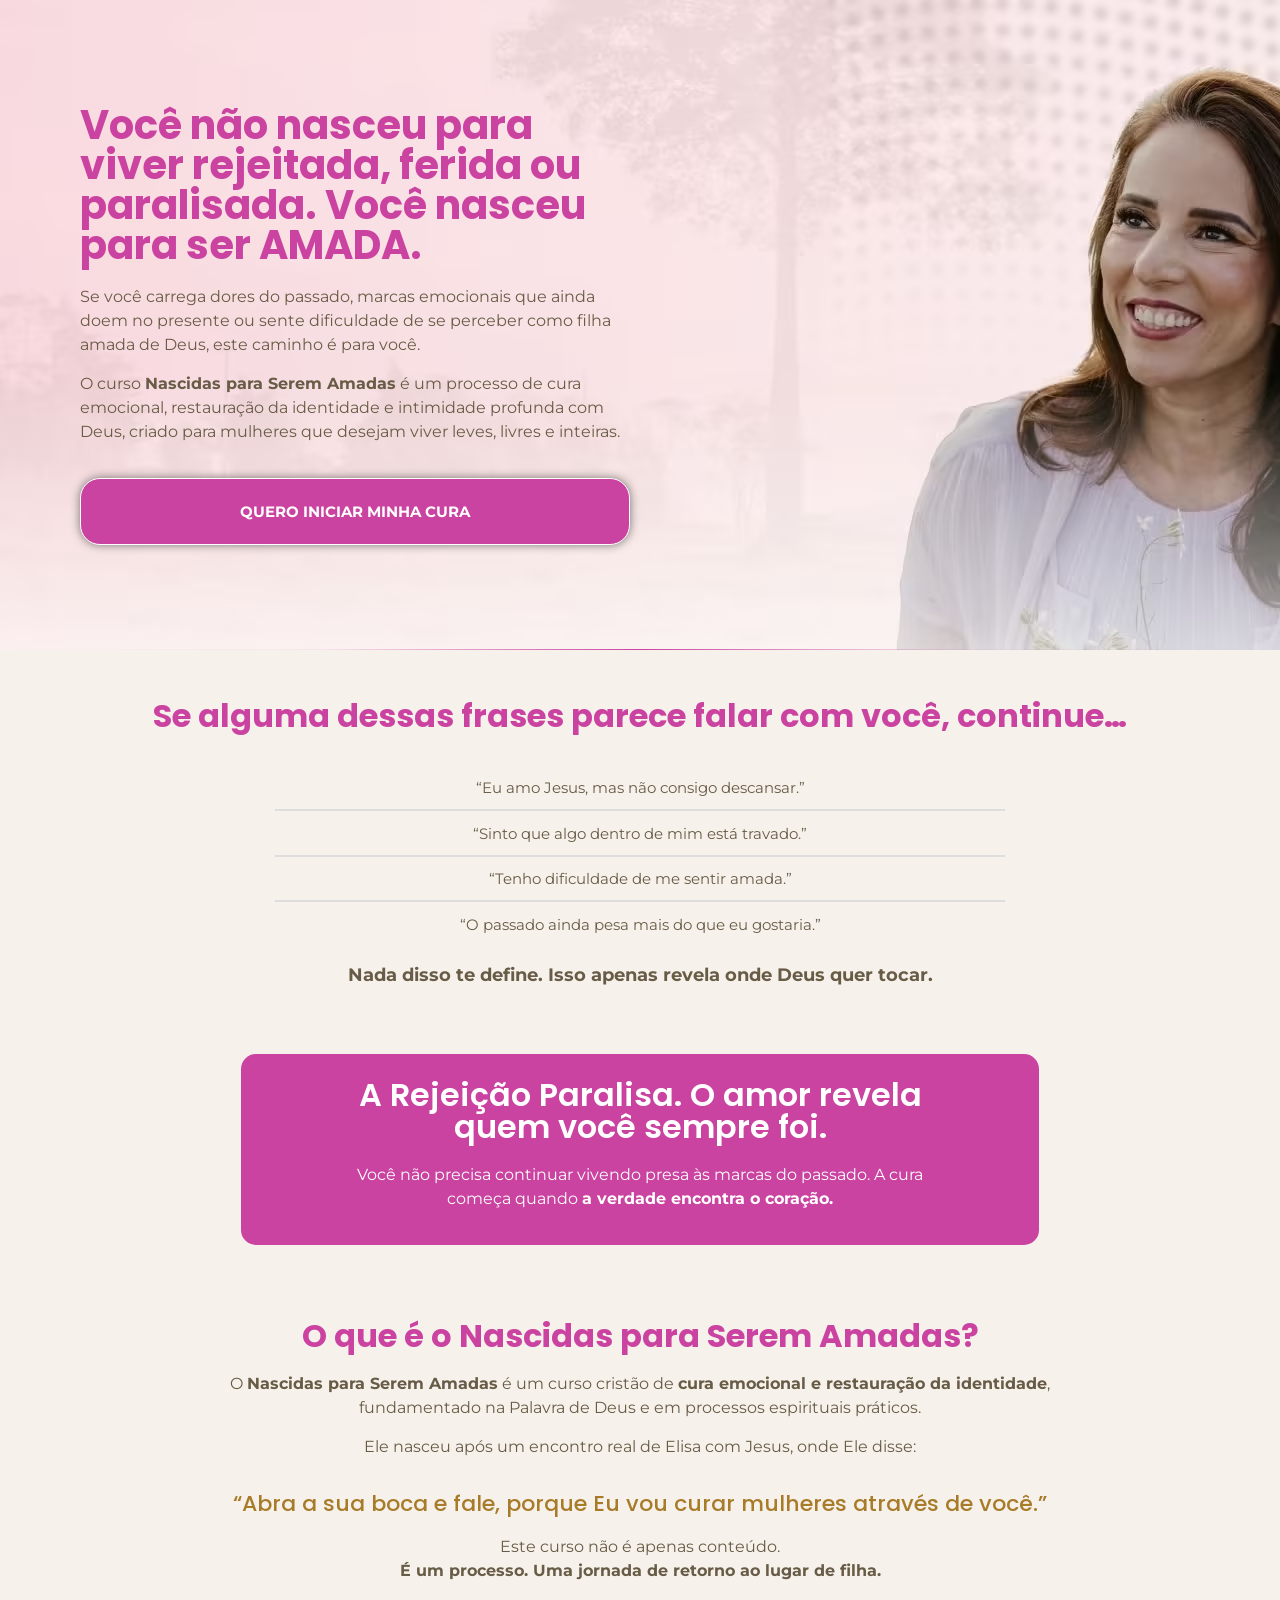
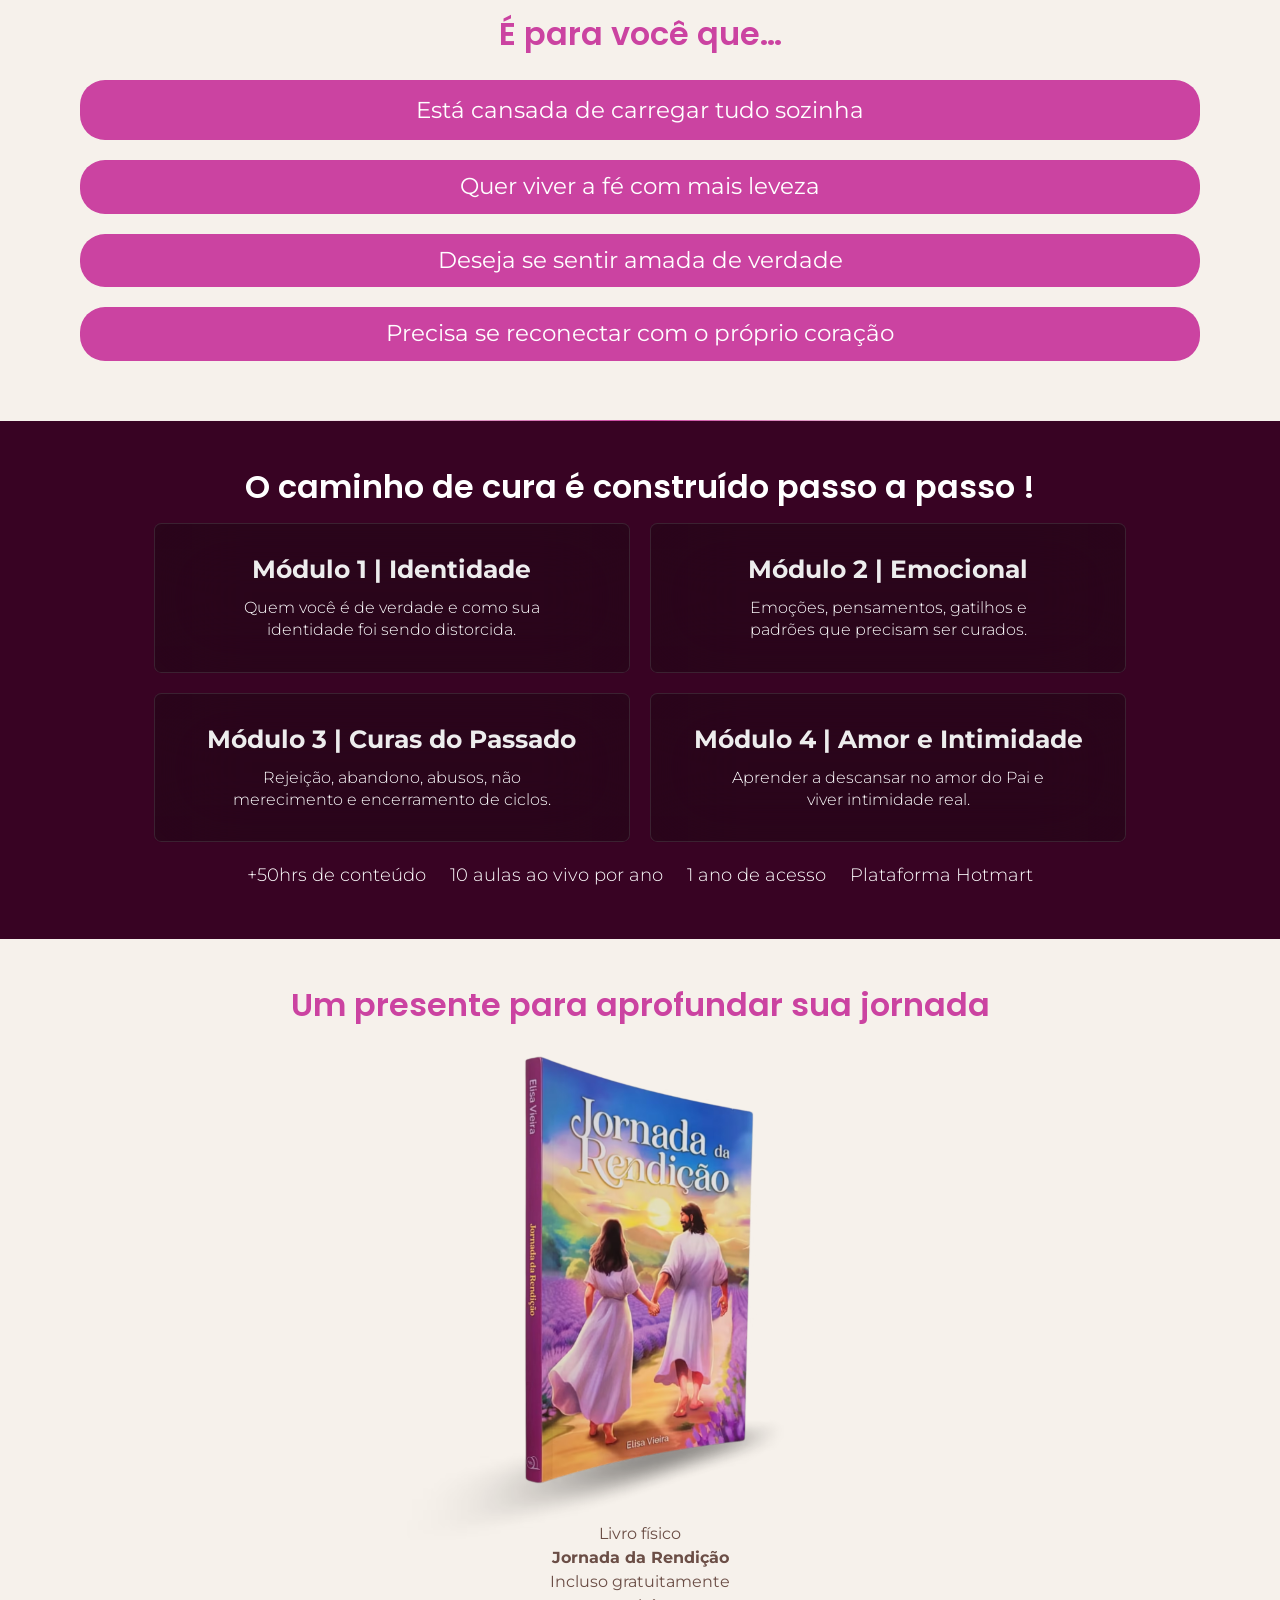
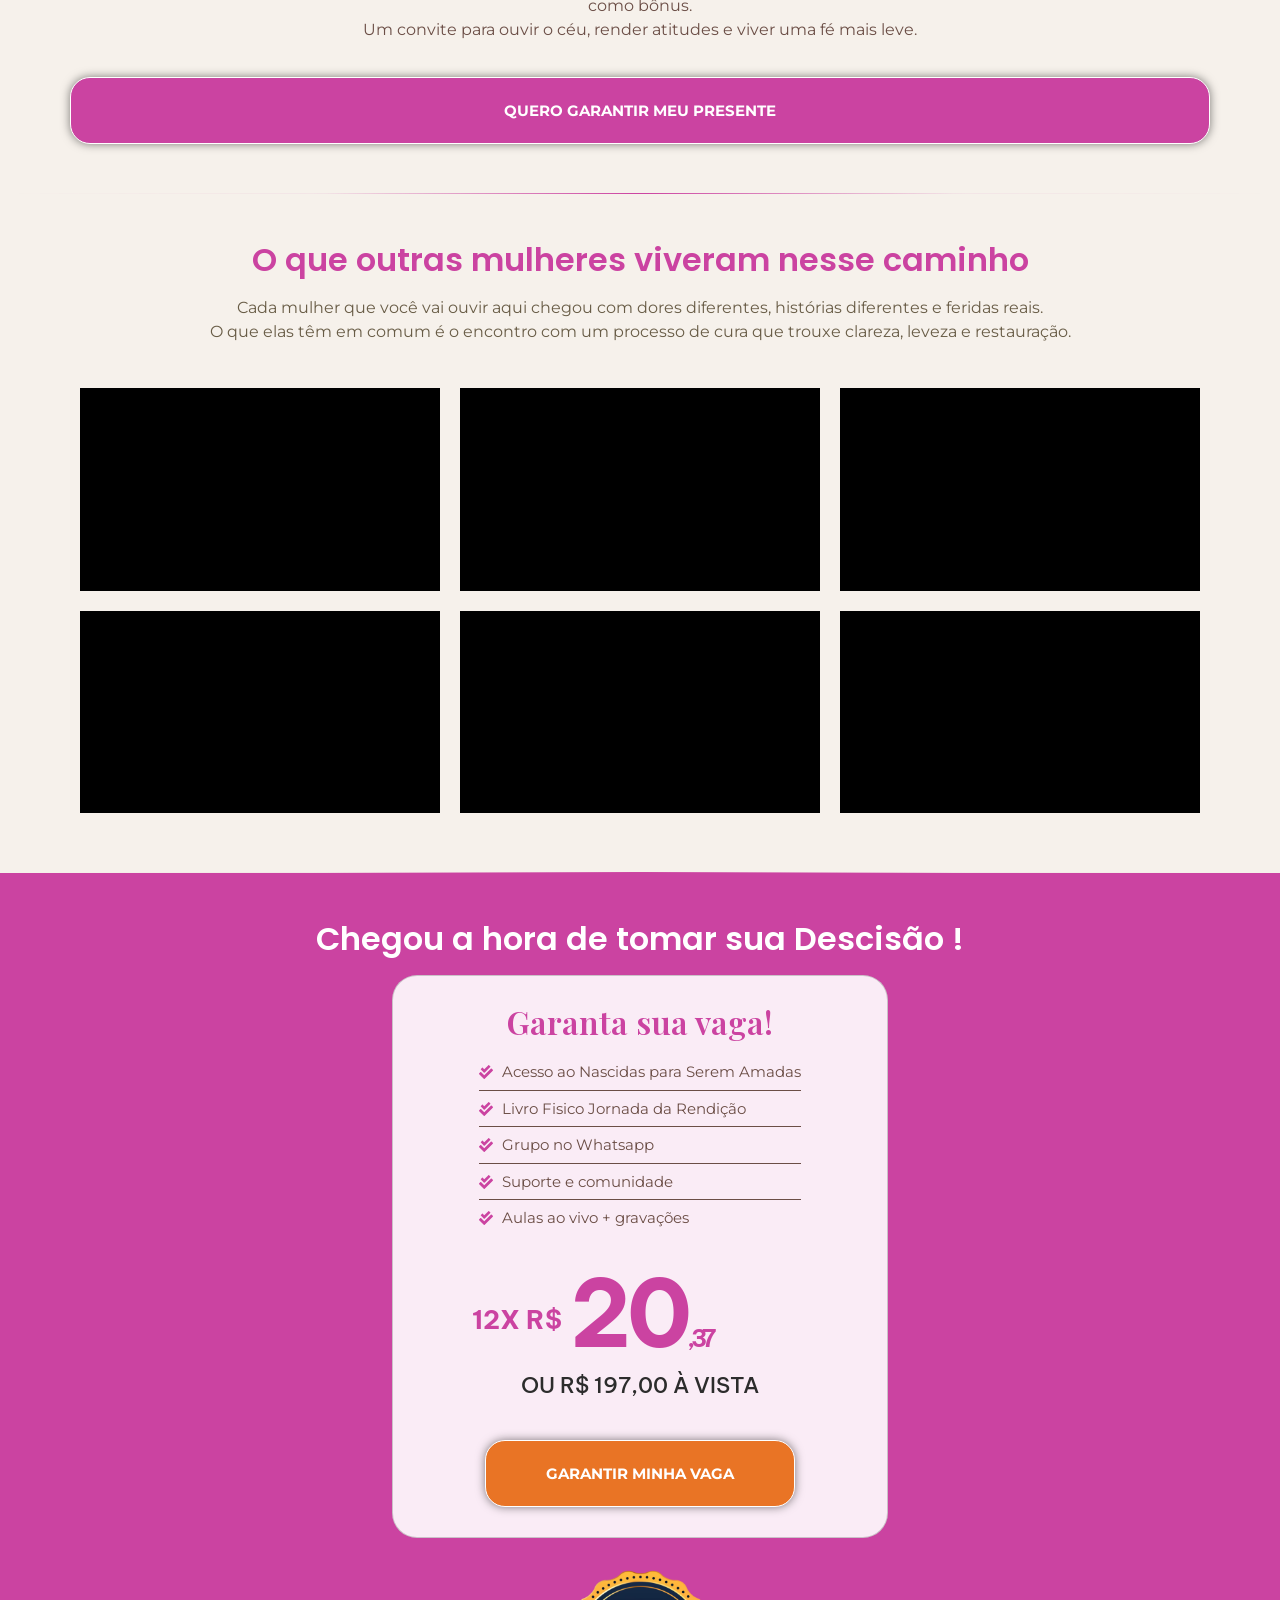
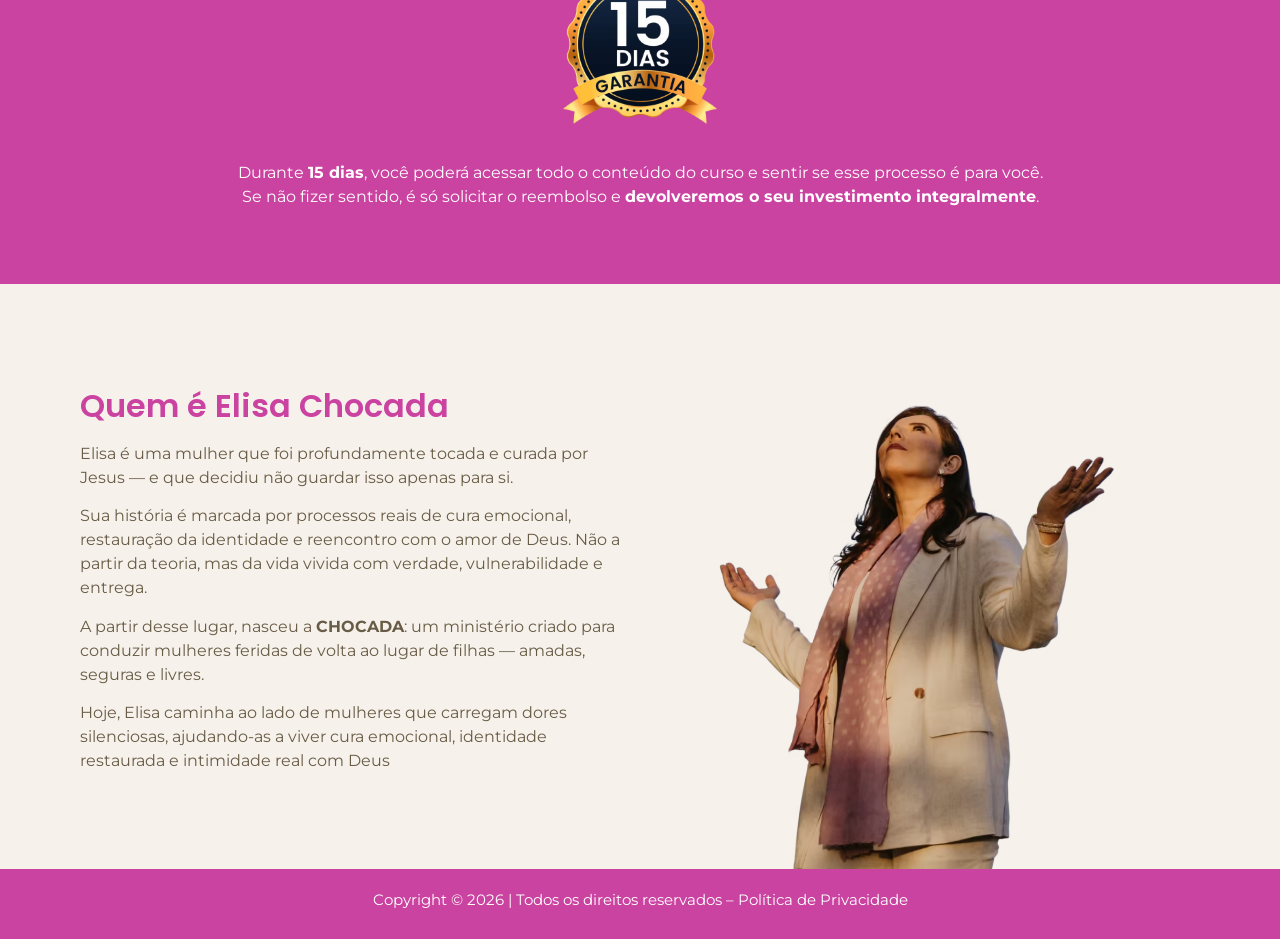
==== elisachocada.com.br/index.html @ f1240e05 "checkpoint inicial" ====
<!DOCTYPE html>
<html class="wf-bevietnampro-n3-active wf-bevietnampro-i3-active wf-bevietnampro-n4-active wf-bevietnampro-i4-active wf-bevietnampro-n5-active wf-bevietnampro-i5-active wf-bevietnampro-n7-active wf-bevietnampro-i6-active wf-bevietnampro-n6-active wf-bevietnampro-n8-active wf-bevietnampro-i7-active wf-poppins-n1-active wf-bevietnampro-i9-active wf-bevietnampro-n9-active wf-roboto-n5-active wf-roboto-n7-active wf-roboto-n4-active wf-roboto-n8-active wf-roboto-n3-active wf-roboto-n2-active wf-roboto-n1-active wf-roboto-n6-active wf-roboto-n9-active wf-bevietnampro-i8-active wf-poppins-n3-active wf-roboto-i5-active wf-roboto-i6-active wf-roboto-i4-active wf-roboto-i7-active wf-roboto-i3-active wf-roboto-i9-active wf-roboto-i1-active wf-roboto-i2-active wf-roboto-i8-active wf-poppins-i2-active wf-poppins-n2-active wf-poppins-i1-active wf-montserrat-n7-active wf-montserrat-n2-active wf-montserrat-n5-active wf-montserrat-n1-active wf-montserrat-n9-active wf-montserrat-n6-active wf-montserrat-n3-active wf-montserrat-n4-active wf-montserrat-n8-active wf-poppins-n6-active wf-poppins-i9-active wf-poppins-n9-active wf-poppins-i8-active wf-poppins-n8-active wf-poppins-i7-active wf-poppins-n7-active wf-poppins-i6-active wf-bevietnampro-i2-active wf-bevietnampro-n2-active wf-bevietnampro-i1-active wf-bevietnampro-n1-active wf-playfairdisplay-i5-active wf-playfairdisplay-i6-active wf-playfairdisplay-i9-active wf-playfairdisplay-i1-active wf-playfairdisplay-i2-active wf-playfairdisplay-i3-active wf-playfairdisplay-i4-active wf-playfairdisplay-i7-active wf-playfairdisplay-i8-active wf-playfairdisplay-n5-active wf-playfairdisplay-n7-active wf-playfairdisplay-n1-active wf-playfairdisplay-n2-active wf-playfairdisplay-n3-active wf-playfairdisplay-n4-active wf-playfairdisplay-n8-active wf-playfairdisplay-n6-active wf-playfairdisplay-n9-active wf-montserrat-i3-active wf-montserrat-i4-active wf-montserrat-i1-active wf-montserrat-i9-active wf-montserrat-i6-active wf-montserrat-i2-active wf-montserrat-i5-active wf-montserrat-i7-active wf-montserrat-i8-active wf-poppins-i3-active wf-robotoslab-n2-active wf-robotoslab-i2-active wf-robotoslab-n8-active wf-robotoslab-i8-active wf-robotoslab-n6-active wf-robotoslab-i6-active wf-robotoslab-n7-active wf-robotoslab-i7-active wf-robotoslab-n5-active wf-robotoslab-i5-active wf-robotoslab-n3-active wf-robotoslab-i3-active wf-robotoslab-n9-active wf-robotoslab-i9-active wf-robotoslab-n1-active wf-robotoslab-i1-active wf-robotoslab-n4-active wf-robotoslab-i4-active wf-poppins-i5-active wf-poppins-n5-active wf-poppins-i4-active wf-poppins-n4-active wf-active" lang="pt-BR" style="scroll-behavior: auto;"><head><meta charset="utf-8"/><link crossorigin="" href="https://fonts.gstatic.com/" rel="preconnect"/><title>Elisa Chocada – Nascidas para serem Amadas</title><meta content="max-image-preview:large" name="robots"/><link href="https://elisachocada.com.br/feed/" rel="alternate" title="Feed para Elisa Chocada »" type="application/rss+xml"/><link href="https://elisachocada.com.br/comments/feed/" rel="alternate" title="Feed de comentários para Elisa Chocada »" type="application/rss+xml"/><link href="https://elisachocada.com.br/wp-json/oembed/1.0/embed?url=https%3A%2F%2Felisachocada.com.br%2F" rel="alternate" title="oEmbed (JSON)" type="application/json+oembed"/><link href="https://elisachocada.com.br/wp-json/oembed/1.0/embed?url=https%3A%2F%2Felisachocada.com.br%2F&amp;format=xml" rel="alternate" title="oEmbed (XML)" type="text/xml+oembed"/> <script async="" id="www-widgetapi-script" src="assets/www-widgetapi_35a73af97216.js" type="text/javascript"></script><script src="assets/iframe_api_e16fc868b425.es"></script><script>WebFontConfig={google:{families:["Roboto:100,100italic,200,200italic,300,300italic,400,400italic,500,500italic,600,600italic,700,700italic,800,800italic,900,900italic","Roboto Slab:100,100italic,200,200italic,300,300italic,400,400italic,500,500italic,600,600italic,700,700italic,800,800italic,900,900italic","Poppins:100,100italic,200,200italic,300,300italic,400,400italic,500,500italic,600,600italic,700,700italic,800,800italic,900,900italic","Montserrat:100,100italic,200,200italic,300,300italic,400,400italic,500,500italic,600,600italic,700,700italic,800,800italic,900,900italic","Playfair Display:100,100italic,200,200italic,300,300italic,400,400italic,500,500italic,600,600italic,700,700italic,800,800italic,900,900italic","Be Vietnam Pro:100,100italic,200,200italic,300,300italic,400,400italic,500,500italic,600,600italic,700,700italic,800,800italic,900,900italic"]}};if ( typeof WebFont === "object" && typeof WebFont.load === "function" ) { WebFont.load( WebFontConfig ); }</script><link href="assets/css_52e214b1a09d.css" media="all" rel="stylesheet"/><script data-optimized="1" src="assets/webfontloader_b5858b2a4b89.js"></script><link data-optimized="2" href="assets/b819d53a8469df5f10a57795d48ff1_29e678f27a7d.css" rel="stylesheet"/> <script id="jquery-core-js" src="assets/jquery_42c5b271e36e.js"></script> <link href="https://elisachocada.com.br/wp-json/" rel="https://api.w.org/"/><link href="https://elisachocada.com.br/wp-json/wp/v2/pages/113" rel="alternate" title="JSON" type="application/json"/><link href="https://elisachocada.com.br/xmlrpc.php?rsd" rel="EditURI" title="RSD" type="application/rsd+xml"/><meta content="WordPress 6.9.1" name="generator"/><link href="https://elisachocada.com.br/" rel="canonical"/><link href="https://elisachocada.com.br/" rel="shortlink"/><meta content="Elementor 3.34.1; features: e_font_icon_svg, additional_custom_breakpoints; settings: css_print_method-external, google_font-enabled, font_display-swap" name="generator"/><link href="assets/cropped-Nascidas_amadas_logo_s_486f886843b4.png" rel="icon" sizes="32x32"/><link href="assets/cropped-Nascidas_amadas_logo_s_4c51a9e59bb9.png" rel="icon" sizes="192x192"/><link href="assets/cropped-Nascidas_amadas_logo_s_5879c7b0601b.png" rel="apple-touch-icon"/><meta content="assets/cropped-Nascidas_amadas_logo_s_b3bbb7d7f685.png" name="msapplication-TileImage"/><meta content="width=device-width, initial-scale=1.0, viewport-fit=cover" name="viewport"/><style data-scroll-fix="true">
        /* Scroll fixes for offline viewing */
        html, body {
            overflow: auto !important;
            overflow-x: hidden !important;
            height: auto !important;
            min-height: 100% !important;
            scroll-behavior: auto !important;
            opacity: 1 !important;
            visibility: visible !important;
        }
        
        /* Force visibility - many sites use JS animations for initial display */
        body, .wrapper, main, #__next, #app, .page, .content {
            opacity: 1 !important;
            visibility: visible !important;
            transform: none !important;
        }
        
        /* Disable loader/preloader overlays */
        .loader, .preloader, .loading, [class*="loader"], [class*="preloader"] {
            display: none !important;
            opacity: 0 !important;
        }
        
        /* Show elements that might be hidden for animation */
        .word-inner, .char, .line, [data-aos], [data-scroll],
        .hero-text span, .hero-fade, [class*="hero"] span {
            opacity: 1 !important;
            transform: none !important;
            visibility: visible !important;
        }
        
        /* Reset Tailwind animation utility classes */
        .translate-y-full, .translate-x-full, .-translate-y-full, .-translate-x-full,
        .translate-y-1\/2, .-translate-y-1\/2, .translate-y-\[100\%\], .translate-y-\[110\%\] {
            transform: none !important;
        }
        
        /* Force visibility on common hidden-for-animation patterns */
        .opacity-0, [class*="opacity-0"] {
            opacity: 1 !important;
        }
        
        /* Reset scale transforms used for animations */
        .scale-0, .scale-50, .scale-75 {
            transform: none !important;
        }
        
        html.lenis, html.lenis-smooth, 
        body.lenis, body.lenis-smooth,
        .lenis-wrapper, .lenis-content,
        [data-lenis-prevent], [data-scroll-container] {
            overflow: visible !important;
            height: auto !important;
        }
        
        /* Fix flex containers that might cut off content */
        body.flex.items-center,
        body.flex.justify-center {
            align-items: flex-start !important;
            min-height: 100vh;
            height: auto !important;
        }
        
        /* Ensure main content scrolls */
        main, #__next, #__nuxt, #app, .main-content {
            overflow: visible !important;
            height: auto !important;
        }
        </style></head><body class="home wp-singular page-template-default page page-id-113 wp-embed-responsive wp-theme-hello-elementor hello-elementor-default elementor-default elementor-template-canvas elementor-kit-7 elementor-page elementor-page-113 e--ua-blink e--ua-mac e--ua-webkit litespeed_lazyloaded" data-elementor-device-mode="desktop" style="scroll-behavior: auto;"><div class="elementor elementor-113" data-elementor-id="113" data-elementor-post-type="page" data-elementor-type="wp-page"><div class="elementor-element elementor-element-64ac670 e-flex e-con-boxed e-con e-parent e-lazyloaded" data-element_type="container" data-id="64ac670" data-settings='{"background_background":"classic","shape_divider_bottom":"triangle"}'><div class="e-con-inner"><div aria-hidden="true" class="elementor-shape elementor-shape-bottom" data-negative="false">
<svg preserveaspectratio="none" viewbox="0 0 1000 100" xmlns="http://www.w3.org/2000/svg">
<path class="elementor-shape-fill" d="M500,98.9L0,6.1V0h1000v6.1L500,98.9z"></path>
</svg></div><div class="elementor-element elementor-element-a2f43da e-con-full e-flex e-con e-child" data-element_type="container" data-id="a2f43da"><div class="elementor-element elementor-element-ed208be elementor-widget elementor-widget-heading" data-element_type="widget" data-id="ed208be" data-widget_type="heading.default"><h1 class="elementor-heading-title elementor-size-default">Você não nasceu para viver rejeitada, ferida ou paralisada.
Você nasceu para ser AMADA.</h1></div><div class="elementor-element elementor-element-19a9c22 elementor-widget elementor-widget-text-editor" data-element_type="widget" data-id="19a9c22" data-widget_type="text-editor.default"><p data-end="678" data-start="512">Se você carrega dores do passado, marcas emocionais que ainda doem no presente ou sente dificuldade de se perceber como filha amada de Deus, este caminho é para você.</p><p data-end="874" data-start="680">O curso <strong data-end="718" data-start="688">Nascidas para Serem Amadas</strong> é um processo de cura emocional, restauração da identidade e intimidade profunda com Deus, criado para mulheres que desejam viver leves, livres e inteiras.</p></div><div class="elementor-element elementor-element-e7ed88a elementor-align-justify elementor-widget elementor-widget-button" data-element_type="widget" data-id="e7ed88a" data-widget_type="button.default">
<a class="elementor-button elementor-button-link elementor-size-sm elementor-animation-bob" href="#">
<span class="elementor-button-content-wrapper">
<span class="elementor-button-text">QUERO INICIAR MINHA CURA</span>
</span>
</a></div></div><div class="elementor-element elementor-element-41fbff0 e-con-full e-flex e-con e-child" data-element_type="container" data-id="41fbff0"><div class="elementor-element elementor-element-6e318d5 elementor-widget elementor-widget-spacer" data-element_type="widget" data-id="6e318d5" data-widget_type="spacer.default"><div class="elementor-spacer"><div class="elementor-spacer-inner"></div></div></div></div></div></div><div class="elementor-element elementor-element-6a889bf e-flex e-con-boxed e-con e-parent e-lazyloaded" data-element_type="container" data-id="6a889bf" data-settings='{"background_background":"classic"}'><div class="e-con-inner"><div class="elementor-element elementor-element-79f5afd elementor-widget elementor-widget-heading" data-element_type="widget" data-id="79f5afd" data-widget_type="heading.default"><h2 class="elementor-heading-title elementor-size-default">Se alguma dessas frases parece falar com você, continue…</h2></div><div class="elementor-element elementor-element-8db0d99 elementor-align-center elementor-icon-list--layout-traditional elementor-list-item-link-full_width elementor-widget elementor-widget-icon-list" data-element_type="widget" data-id="8db0d99" data-widget_type="icon-list.default"><ul class="elementor-icon-list-items"><li class="elementor-icon-list-item">
<span class="elementor-icon-list-text">“Eu amo Jesus, mas não consigo descansar.”</span></li><li class="elementor-icon-list-item">
<span class="elementor-icon-list-text">“Sinto que algo dentro de mim está travado.”</span></li><li class="elementor-icon-list-item">
<span class="elementor-icon-list-text">“Tenho dificuldade de me sentir amada.”</span></li><li class="elementor-icon-list-item">
<span class="elementor-icon-list-text">“O passado ainda pesa mais do que eu gostaria.”</span></li></ul></div><div class="elementor-element elementor-element-4b7a442 elementor-widget elementor-widget-heading" data-element_type="widget" data-id="4b7a442" data-widget_type="heading.default"><h2 class="elementor-heading-title elementor-size-default">Nada disso te define.
Isso apenas revela onde Deus quer tocar.</h2></div><div class="elementor-element elementor-element-8d5b39a e-con-full e-flex e-con e-child animated fadeIn" data-element_type="container" data-id="8d5b39a" data-settings='{"background_background":"classic","animation":"fadeIn"}'><div class="elementor-element elementor-element-ef40c54 elementor-widget elementor-widget-heading" data-element_type="widget" data-id="ef40c54" data-widget_type="heading.default"><h2 class="elementor-heading-title elementor-size-default">A Rejeição Paralisa. O amor revela quem você sempre foi.</h2></div><div class="elementor-element elementor-element-7b61e7c elementor-widget elementor-widget-text-editor" data-element_type="widget" data-id="7b61e7c" data-widget_type="text-editor.default"><p data-end="678" data-start="512">Você não precisa continuar vivendo presa às marcas do passado. A cura começa quando <strong>a verdade encontra o coração.</strong></p></div></div></div></div><div class="elementor-element elementor-element-dea01bf e-flex e-con-boxed e-con e-parent e-lazyloaded" data-element_type="container" data-id="dea01bf" data-settings='{"background_background":"classic","shape_divider_bottom":"triangle"}'><div class="e-con-inner"><div aria-hidden="true" class="elementor-shape elementor-shape-bottom" data-negative="false">
<svg preserveaspectratio="none" viewbox="0 0 1000 100" xmlns="http://www.w3.org/2000/svg">
<path class="elementor-shape-fill" d="M500,98.9L0,6.1V0h1000v6.1L500,98.9z"></path>
</svg></div><div class="elementor-element elementor-element-86c3ecd elementor-widget elementor-widget-heading" data-element_type="widget" data-id="86c3ecd" data-widget_type="heading.default"><h2 class="elementor-heading-title elementor-size-default">O que é o Nascidas para Serem Amadas?</h2></div><div class="elementor-element elementor-element-1871a07 elementor-widget elementor-widget-text-editor" data-element_type="widget" data-id="1871a07" data-widget_type="text-editor.default"><p data-end="1952" data-start="1781"><span dir="auto" style="vertical-align: inherit;">O </span><strong data-end="1813" data-start="1783"><span dir="auto" style="vertical-align: inherit;">Nascidas para Serem Amadas</span></strong><span dir="auto" style="vertical-align: inherit;"> é um curso cristão de </span><strong data-end="1882" data-start="1836"><span dir="auto" style="vertical-align: inherit;">cura emocional e restauração da identidade</span></strong><span dir="auto" style="vertical-align: inherit;">, <br/>fundamentado na Palavra de Deus e em processos espirituais práticos.</span></p><p data-end="2022" data-start="1954"><span dir="auto" style="vertical-align: inherit;">Ele nasceu após um encontro real de Elisa com Jesus, onde Ele disse:</span></p></div><div class="elementor-element elementor-element-88925b1 elementor-widget elementor-widget-heading" data-element_type="widget" data-id="88925b1" data-widget_type="heading.default"><p class="elementor-heading-title elementor-size-default">“Abra a sua boca e fale, porque Eu vou curar mulheres através de você.”</p></div><div class="elementor-element elementor-element-8cc4f67 elementor-widget elementor-widget-text-editor" data-element_type="widget" data-id="8cc4f67" data-widget_type="text-editor.default"><p data-end="1952" data-start="1781"><span dir="auto" style="vertical-align: inherit;"><span dir="auto" style="vertical-align: inherit;">Este curso não é apenas conteúdo.</span></span><br data-end="2139" data-start="2136"/><strong><span dir="auto" style="vertical-align: inherit;"><span dir="auto" style="vertical-align: inherit;">É um processo. Uma jornada de retorno ao lugar de filha.</span></span></strong></p></div><div class="elementor-element elementor-element-e6dbee4 elementor-widget elementor-widget-heading" data-element_type="widget" data-id="e6dbee4" data-widget_type="heading.default"><h2 class="elementor-heading-title elementor-size-default">É para você que…</h2></div><div class="elementor-element elementor-element-2f6e852 e-con-full e-flex e-con e-child" data-element_type="container" data-id="2f6e852"><div class="elementor-element elementor-element-7d1021f elementor-cta--skin-classic elementor-animated-content elementor-bg-transform elementor-bg-transform-zoom-in elementor-widget elementor-widget-call-to-action animated fadeIn" data-element_type="widget" data-id="7d1021f" data-settings='{"_animation":"fadeIn"}' data-widget_type="call-to-action.default"><div class="elementor-cta"><div class="elementor-cta__content">
<span class="elementor-cta__title elementor-cta__content-item elementor-content-item">
Está cansada de carregar tudo sozinha					</span></div></div></div><div class="elementor-element elementor-element-52f7149 elementor-cta--skin-classic elementor-animated-content elementor-bg-transform elementor-bg-transform-zoom-in elementor-widget elementor-widget-call-to-action animated fadeIn" data-element_type="widget" data-id="52f7149" data-settings='{"_animation":"fadeIn"}' data-widget_type="call-to-action.default"><div class="elementor-cta"><div class="elementor-cta__content"><h2 class="elementor-cta__title elementor-cta__content-item elementor-content-item">
Quer viver a fé com mais leveza</h2></div></div></div><div class="elementor-element elementor-element-1f0037a elementor-cta--skin-classic elementor-animated-content elementor-bg-transform elementor-bg-transform-zoom-in elementor-widget elementor-widget-call-to-action animated fadeIn" data-element_type="widget" data-id="1f0037a" data-settings='{"_animation":"fadeIn"}' data-widget_type="call-to-action.default"><div class="elementor-cta"><div class="elementor-cta__content"><h2 class="elementor-cta__title elementor-cta__content-item elementor-content-item">
Deseja se sentir amada de verdade</h2></div></div></div><div class="elementor-element elementor-element-3d62a61 elementor-cta--skin-classic elementor-animated-content elementor-bg-transform elementor-bg-transform-zoom-in elementor-widget elementor-widget-call-to-action animated fadeIn" data-element_type="widget" data-id="3d62a61" data-settings='{"_animation":"fadeIn"}' data-widget_type="call-to-action.default"><div class="elementor-cta"><div class="elementor-cta__content"><h2 class="elementor-cta__title elementor-cta__content-item elementor-content-item">
Precisa se reconectar com o próprio coração</h2></div></div></div></div></div></div><div class="elementor-element elementor-element-b4d3e64 e-flex e-con-boxed e-con e-parent e-lazyloaded" data-element_type="container" data-id="b4d3e64" data-settings='{"background_background":"classic"}'><div class="e-con-inner"><div class="elementor-element elementor-element-62bb90b elementor-widget elementor-widget-heading" data-element_type="widget" data-id="62bb90b" data-widget_type="heading.default"><h2 class="elementor-heading-title elementor-size-default">O caminho de cura é construído passo a passo !</h2></div><div class="elementor-element elementor-element-5079e17 e-con-full e-flex e-con e-child" data-element_type="container" data-id="5079e17"><div class="elementor-element elementor-element-ecca17b e-con-full e-flex e-con e-child animated fadeIn" data-element_type="container" data-id="ecca17b" data-settings='{"animation":"fadeIn","animation_mobile":"fadeInRight","animation_delay":300}'><div class="elementor-element elementor-element-32c91c2 elementor-widget__width-initial elementor-widget-mobile__width-initial elementor-widget elementor-widget-heading" data-element_type="widget" data-id="32c91c2" data-widget_type="heading.default"><h3 class="elementor-heading-title elementor-size-default">Módulo 1 | Identidade</h3></div><div class="elementor-element elementor-element-6f94852 elementor-widget__width-initial elementor-widget elementor-widget-heading" data-element_type="widget" data-id="6f94852" data-widget_type="heading.default"><p class="elementor-heading-title elementor-size-default">Quem você é de verdade e como sua identidade foi sendo distorcida.</p></div></div><div class="elementor-element elementor-element-731bb65 e-con-full e-flex e-con e-child animated fadeIn" data-element_type="container" data-id="731bb65" data-settings='{"animation":"fadeIn","animation_mobile":"fadeInRight","animation_delay":300}'><div class="elementor-element elementor-element-c826ba9 elementor-widget__width-initial elementor-widget-mobile__width-initial elementor-widget elementor-widget-heading" data-element_type="widget" data-id="c826ba9" data-widget_type="heading.default"><h3 class="elementor-heading-title elementor-size-default">Módulo 2 | Emocional</h3></div><div class="elementor-element elementor-element-13ba1c5 elementor-widget__width-initial elementor-widget elementor-widget-heading" data-element_type="widget" data-id="13ba1c5" data-widget_type="heading.default"><p class="elementor-heading-title elementor-size-default">Emoções, pensamentos, gatilhos e padrões que precisam ser curados.</p></div></div></div><div class="elementor-element elementor-element-29f13de e-con-full e-flex e-con e-child" data-element_type="container" data-id="29f13de"><div class="elementor-element elementor-element-c11f3bf e-con-full e-flex e-con e-child animated fadeIn" data-element_type="container" data-id="c11f3bf" data-settings='{"animation":"fadeIn","animation_mobile":"fadeInRight","animation_delay":300}'><div class="elementor-element elementor-element-154d599 elementor-widget__width-initial elementor-widget-mobile__width-initial elementor-widget elementor-widget-heading" data-element_type="widget" data-id="154d599" data-widget_type="heading.default"><h3 class="elementor-heading-title elementor-size-default">Módulo 3 | Curas do Passado</h3></div><div class="elementor-element elementor-element-df488da elementor-widget__width-initial elementor-widget elementor-widget-heading" data-element_type="widget" data-id="df488da" data-widget_type="heading.default"><p class="elementor-heading-title elementor-size-default">Rejeição, abandono, abusos, não merecimento e encerramento de ciclos.</p></div></div><div class="elementor-element elementor-element-9c5cfea e-con-full e-flex e-con e-child animated fadeIn" data-element_type="container" data-id="9c5cfea" data-settings='{"animation":"fadeIn","animation_mobile":"fadeInRight","animation_delay":300}'><div class="elementor-element elementor-element-fb0de88 elementor-widget__width-initial elementor-widget-mobile__width-initial elementor-widget elementor-widget-heading" data-element_type="widget" data-id="fb0de88" data-widget_type="heading.default"><h3 class="elementor-heading-title elementor-size-default">Módulo 4 | Amor e Intimidade</h3></div><div class="elementor-element elementor-element-4a94d12 elementor-widget__width-initial elementor-widget elementor-widget-heading" data-element_type="widget" data-id="4a94d12" data-widget_type="heading.default"><p class="elementor-heading-title elementor-size-default">Aprender a descansar no amor do Pai e viver intimidade real.</p></div></div></div><div class="elementor-element elementor-element-403bf0b elementor-align-center elementor-icon-list--layout-inline elementor-mobile-align-center elementor-list-item-link-full_width elementor-widget elementor-widget-icon-list" data-element_type="widget" data-id="403bf0b" data-widget_type="icon-list.default"><ul class="elementor-icon-list-items elementor-inline-items"><li class="elementor-icon-list-item elementor-inline-item">
<span class="elementor-icon-list-text">+50hrs de conteúdo  </span></li><li class="elementor-icon-list-item elementor-inline-item">
<span class="elementor-icon-list-text">10 aulas ao vivo por ano</span></li><li class="elementor-icon-list-item elementor-inline-item">
<span class="elementor-icon-list-text">1 ano de acesso</span></li><li class="elementor-icon-list-item elementor-inline-item">
<span class="elementor-icon-list-text">Plataforma Hotmart</span></li></ul></div></div></div><div class="elementor-element elementor-element-787dfdf e-flex e-con-boxed e-con e-parent e-lazyloaded" data-element_type="container" data-id="787dfdf" data-settings='{"background_background":"classic","shape_divider_bottom":"triangle"}'><div class="e-con-inner"><div aria-hidden="true" class="elementor-shape elementor-shape-bottom" data-negative="false">
<svg preserveaspectratio="none" viewbox="0 0 1000 100" xmlns="http://www.w3.org/2000/svg">
<path class="elementor-shape-fill" d="M500,98.9L0,6.1V0h1000v6.1L500,98.9z"></path>
</svg></div><div class="elementor-element elementor-element-1f8e79c e-con-full e-flex e-con e-child" data-element_type="container" data-id="1f8e79c"><div class="elementor-element elementor-element-80a7233 elementor-widget elementor-widget-heading" data-element_type="widget" data-id="80a7233" data-widget_type="heading.default"><h2 class="elementor-heading-title elementor-size-default">Um presente para aprofundar sua jornada</h2></div><div class="elementor-element elementor-element-17ee77b elementor-widget elementor-widget-image" data-element_type="widget" data-id="17ee77b" data-widget_type="image.default">
<img alt="" class="attachment-full size-full wp-image-386 entered litespeed-loaded" data-lazyloaded="1" data-ll-status="loaded" data-sizes="(max-width: 1500px) 100vw, 1500px" data-srcset="assets/Livro-do-Site_09840032d7eb.png 1500w, assets/Livro-do-Site-300x300_ab545a89e4ce.png 300w, assets/Livro-do-Site-1024x1024_90d72487fb1c.png 1024w, assets/Livro-do-Site-150x150_8ea9785fe49f.png 150w, assets/Livro-do-Site-768x768_033956142662.png 768w" decoding="async" fetchpriority="high" height="1500" sizes="(max-width: 1500px) 100vw, 1500px" src="assets/Livro-do-Site_09840032d7eb.png" srcset="assets/Livro-do-Site_09840032d7eb.png 1500w, assets/Livro-do-Site-300x300_ab545a89e4ce.png 300w, assets/Livro-do-Site-1024x1024_90d72487fb1c.png 1024w, assets/Livro-do-Site-150x150_8ea9785fe49f.png 150w, assets/Livro-do-Site-768x768_033956142662.png 768w" width="1500"/></div><div class="elementor-element elementor-element-cff529a elementor-widget elementor-widget-text-editor" data-element_type="widget" data-id="cff529a" data-widget_type="text-editor.default"><p data-end="4224" data-start="4152">Livro físico <br/><strong data-end="4188" data-start="4165">Jornada da Rendição</strong><br data-end="4191" data-start="4188"/>Incluso gratuitamente <br/>como bônus.<br/>Um convite para ouvir o céu, render atitudes e viver uma fé mais leve.</p></div><div class="elementor-element elementor-element-7945ea4 elementor-align-justify elementor-widget elementor-widget-button" data-element_type="widget" data-id="7945ea4" data-widget_type="button.default">
<a class="elementor-button elementor-button-link elementor-size-sm elementor-animation-bob" href="#">
<span class="elementor-button-content-wrapper">
<span class="elementor-button-text">QUERO GARANTIR MEU PRESENTE</span>
</span>
</a></div></div></div></div><div class="elementor-element elementor-element-88cc88f e-flex e-con-boxed e-con e-parent e-lazyloaded" data-element_type="container" data-id="88cc88f" data-settings='{"background_background":"classic","shape_divider_bottom":"triangle"}'><div class="e-con-inner"><div aria-hidden="true" class="elementor-shape elementor-shape-bottom" data-negative="false">
<svg preserveaspectratio="none" viewbox="0 0 1000 100" xmlns="http://www.w3.org/2000/svg">
<path class="elementor-shape-fill" d="M500,98.9L0,6.1V0h1000v6.1L500,98.9z"></path>
</svg></div><div class="elementor-element elementor-element-5b4acc0 elementor-widget elementor-widget-heading" data-element_type="widget" data-id="5b4acc0" data-widget_type="heading.default"><h2 class="elementor-heading-title elementor-size-default">O que outras mulheres viveram nesse caminho</h2></div><div class="elementor-element elementor-element-0c62ebb elementor-widget elementor-widget-text-editor" data-element_type="widget" data-id="0c62ebb" data-widget_type="text-editor.default"><p data-end="648" data-start="441">Cada mulher que você vai ouvir aqui chegou com dores diferentes, histórias diferentes e feridas reais.<br data-end="546" data-start="543"/>O que elas têm em comum é o encontro com um processo de cura que trouxe clareza, leveza e restauração.</p></div><div class="elementor-element elementor-element-fce0d35 e-con-full e-grid e-con e-child" data-element_type="container" data-id="fce0d35"><div class="elementor-element elementor-element-77daaf2 elementor-widget elementor-widget-video" data-element_type="widget" data-id="77daaf2" data-settings='{"youtube_url":"https:\/\/youtube.com\/shorts\/AhhC7MO8Xqg","video_type":"youtube","controls":"yes"}' data-widget_type="video.default"><div class="elementor-wrapper elementor-open-inline"><iframe allow="accelerometer; autoplay; clipboard-write; encrypted-media; gyroscope; picture-in-picture; web-share" allowfullscreen="" class="elementor-video" frameborder="0" height="360" id="widget2" referrerpolicy="strict-origin-when-cross-origin" src="https://www.youtube.com/embed/AhhC7MO8Xqg?controls=1&amp;rel=0&amp;playsinline=0&amp;cc_load_policy=0&amp;autoplay=0&amp;enablejsapi=1&amp;origin=https%3A%2F%2Felisachocada.com.br&amp;widgetid=1&amp;forigin=https%3A%2F%2Felisachocada.com.br%2F&amp;aoriginsup=1&amp;vf=1" title="Depoimento de Andressa" width="640"></iframe></div></div><div class="elementor-element elementor-element-469470c elementor-widget elementor-widget-video" data-element_type="widget" data-id="469470c" data-settings='{"youtube_url":"https:\/\/youtu.be\/V78_T9GU_t4","video_type":"youtube","controls":"yes"}' data-widget_type="video.default"><div class="elementor-wrapper elementor-open-inline"><iframe allow="accelerometer; autoplay; clipboard-write; encrypted-media; gyroscope; picture-in-picture; web-share" allowfullscreen="" class="elementor-video" frameborder="0" height="360" id="widget4" referrerpolicy="strict-origin-when-cross-origin" src="https://www.youtube.com/embed/V78_T9GU_t4?controls=1&amp;rel=0&amp;playsinline=0&amp;cc_load_policy=0&amp;autoplay=0&amp;enablejsapi=1&amp;origin=https%3A%2F%2Felisachocada.com.br&amp;widgetid=3&amp;forigin=https%3A%2F%2Felisachocada.com.br%2F&amp;aoriginsup=1&amp;vf=1" title="Depoimento de Beatriz" width="640"></iframe></div></div><div class="elementor-element elementor-element-9f64796 elementor-widget elementor-widget-video" data-element_type="widget" data-id="9f64796" data-settings='{"youtube_url":"https:\/\/youtube.com\/shorts\/dSc4MwY5HaI","video_type":"youtube","controls":"yes"}' data-widget_type="video.default"><div class="elementor-wrapper elementor-open-inline"><iframe allow="accelerometer; autoplay; clipboard-write; encrypted-media; gyroscope; picture-in-picture; web-share" allowfullscreen="" class="elementor-video" frameborder="0" height="360" id="widget6" referrerpolicy="strict-origin-when-cross-origin" src="https://www.youtube.com/embed/dSc4MwY5HaI?controls=1&amp;rel=0&amp;playsinline=0&amp;cc_load_policy=0&amp;autoplay=0&amp;enablejsapi=1&amp;origin=https%3A%2F%2Felisachocada.com.br&amp;widgetid=5&amp;forigin=https%3A%2F%2Felisachocada.com.br%2F&amp;aoriginsup=1&amp;vf=1" title="Depoimento Eliana" width="640"></iframe></div></div><div class="elementor-element elementor-element-a0f1b94 elementor-widget elementor-widget-video" data-element_type="widget" data-id="a0f1b94" data-settings='{"youtube_url":"https:\/\/youtube.com\/shorts\/fckqJrgDzRQ","video_type":"youtube","controls":"yes"}' data-widget_type="video.default"><div class="elementor-wrapper elementor-open-inline"><iframe allow="accelerometer; autoplay; clipboard-write; encrypted-media; gyroscope; picture-in-picture; web-share" allowfullscreen="" class="elementor-video" frameborder="0" height="360" id="widget8" referrerpolicy="strict-origin-when-cross-origin" src="https://www.youtube.com/embed/fckqJrgDzRQ?controls=1&amp;rel=0&amp;playsinline=0&amp;cc_load_policy=0&amp;autoplay=0&amp;enablejsapi=1&amp;origin=https%3A%2F%2Felisachocada.com.br&amp;widgetid=7&amp;forigin=https%3A%2F%2Felisachocada.com.br%2F&amp;aoriginsup=1&amp;vf=1" title="Depoimento Ellis" width="640"></iframe></div></div><div class="elementor-element elementor-element-7122abd elementor-widget elementor-widget-video" data-element_type="widget" data-id="7122abd" data-settings='{"youtube_url":"https:\/\/youtu.be\/nsyiJXIeKrg","video_type":"youtube","controls":"yes"}' data-widget_type="video.default"><div class="elementor-wrapper elementor-open-inline"><iframe allow="accelerometer; autoplay; clipboard-write; encrypted-media; gyroscope; picture-in-picture; web-share" allowfullscreen="" class="elementor-video" frameborder="0" height="360" id="widget10" referrerpolicy="strict-origin-when-cross-origin" src="https://www.youtube.com/embed/nsyiJXIeKrg?controls=1&amp;rel=0&amp;playsinline=0&amp;cc_load_policy=0&amp;autoplay=0&amp;enablejsapi=1&amp;origin=https%3A%2F%2Felisachocada.com.br&amp;widgetid=9&amp;forigin=https%3A%2F%2Felisachocada.com.br%2F&amp;aoriginsup=1&amp;vf=1" title="Depoimento Flavia" width="640"></iframe></div></div><div class="elementor-element elementor-element-306218e elementor-widget elementor-widget-video" data-element_type="widget" data-id="306218e" data-settings='{"youtube_url":"https:\/\/youtube.com\/shorts\/YRTYeJSTGNg","video_type":"youtube","controls":"yes"}' data-widget_type="video.default"><div class="elementor-wrapper elementor-open-inline"><iframe allow="accelerometer; autoplay; clipboard-write; encrypted-media; gyroscope; picture-in-picture; web-share" allowfullscreen="" class="elementor-video" frameborder="0" height="360" id="widget12" referrerpolicy="strict-origin-when-cross-origin" src="https://www.youtube.com/embed/YRTYeJSTGNg?controls=1&amp;rel=0&amp;playsinline=0&amp;cc_load_policy=0&amp;autoplay=0&amp;enablejsapi=1&amp;origin=https%3A%2F%2Felisachocada.com.br&amp;widgetid=11&amp;forigin=https%3A%2F%2Felisachocada.com.br%2F&amp;aoriginsup=1&amp;vf=1" title="Depoimento Walquiria" width="640"></iframe></div></div></div></div></div><div class="elementor-element elementor-element-ec4c02a e-flex e-con-boxed e-con e-parent e-lazyloaded" data-element_type="container" data-id="ec4c02a" data-settings='{"background_background":"classic"}'><div class="e-con-inner"><div class="elementor-element elementor-element-21b42ec elementor-widget elementor-widget-heading" data-element_type="widget" data-id="21b42ec" data-widget_type="heading.default"><h2 class="elementor-heading-title elementor-size-default">Chegou a hora de tomar sua Descisão !</h2></div><div class="elementor-element elementor-element-c747c26 e-con-full animated-fast e-flex e-con e-child animated fadeInUp" data-element_type="container" data-id="c747c26" data-settings='{"animation":"fadeInUp","animation_mobile":"fadeInRight"}'><div class="elementor-element elementor-element-8383b6c elementor-widget elementor-widget-heading" data-element_type="widget" data-id="8383b6c" data-widget_type="heading.default"><h2 class="elementor-heading-title elementor-size-default">Garanta sua vaga!</h2></div><div class="elementor-element elementor-element-e7a7ab4 elementor-icon-list--layout-traditional elementor-list-item-link-full_width elementor-widget elementor-widget-icon-list" data-element_type="widget" data-id="e7a7ab4" data-widget_type="icon-list.default"><ul class="elementor-icon-list-items"><li class="elementor-icon-list-item">
<span class="elementor-icon-list-icon">
<svg aria-hidden="true" class="e-font-icon-svg e-fas-check-double" viewbox="0 0 512 512" xmlns="http://www.w3.org/2000/svg"><path d="M505 174.8l-39.6-39.6c-9.4-9.4-24.6-9.4-33.9 0L192 374.7 80.6 263.2c-9.4-9.4-24.6-9.4-33.9 0L7 302.9c-9.4 9.4-9.4 24.6 0 34L175 505c9.4 9.4 24.6 9.4 33.9 0l296-296.2c9.4-9.5 9.4-24.7.1-34zm-324.3 106c6.2 6.3 16.4 6.3 22.6 0l208-208.2c6.2-6.3 6.2-16.4 0-22.6L366.1 4.7c-6.2-6.3-16.4-6.3-22.6 0L192 156.2l-55.4-55.5c-6.2-6.3-16.4-6.3-22.6 0L68.7 146c-6.2 6.3-6.2 16.4 0 22.6l112 112.2z"></path></svg> </span>
<span class="elementor-icon-list-text">Acesso ao Nascidas para Serem Amadas</span></li><li class="elementor-icon-list-item">
<span class="elementor-icon-list-icon">
<svg aria-hidden="true" class="e-font-icon-svg e-fas-check-double" viewbox="0 0 512 512" xmlns="http://www.w3.org/2000/svg"><path d="M505 174.8l-39.6-39.6c-9.4-9.4-24.6-9.4-33.9 0L192 374.7 80.6 263.2c-9.4-9.4-24.6-9.4-33.9 0L7 302.9c-9.4 9.4-9.4 24.6 0 34L175 505c9.4 9.4 24.6 9.4 33.9 0l296-296.2c9.4-9.5 9.4-24.7.1-34zm-324.3 106c6.2 6.3 16.4 6.3 22.6 0l208-208.2c6.2-6.3 6.2-16.4 0-22.6L366.1 4.7c-6.2-6.3-16.4-6.3-22.6 0L192 156.2l-55.4-55.5c-6.2-6.3-16.4-6.3-22.6 0L68.7 146c-6.2 6.3-6.2 16.4 0 22.6l112 112.2z"></path></svg> </span>
<span class="elementor-icon-list-text">Livro Fisico Jornada da Rendição</span></li><li class="elementor-icon-list-item">
<span class="elementor-icon-list-icon">
<svg aria-hidden="true" class="e-font-icon-svg e-fas-check-double" viewbox="0 0 512 512" xmlns="http://www.w3.org/2000/svg"><path d="M505 174.8l-39.6-39.6c-9.4-9.4-24.6-9.4-33.9 0L192 374.7 80.6 263.2c-9.4-9.4-24.6-9.4-33.9 0L7 302.9c-9.4 9.4-9.4 24.6 0 34L175 505c9.4 9.4 24.6 9.4 33.9 0l296-296.2c9.4-9.5 9.4-24.7.1-34zm-324.3 106c6.2 6.3 16.4 6.3 22.6 0l208-208.2c6.2-6.3 6.2-16.4 0-22.6L366.1 4.7c-6.2-6.3-16.4-6.3-22.6 0L192 156.2l-55.4-55.5c-6.2-6.3-16.4-6.3-22.6 0L68.7 146c-6.2 6.3-6.2 16.4 0 22.6l112 112.2z"></path></svg> </span>
<span class="elementor-icon-list-text">Grupo no Whatsapp</span></li><li class="elementor-icon-list-item">
<span class="elementor-icon-list-icon">
<svg aria-hidden="true" class="e-font-icon-svg e-fas-check-double" viewbox="0 0 512 512" xmlns="http://www.w3.org/2000/svg"><path d="M505 174.8l-39.6-39.6c-9.4-9.4-24.6-9.4-33.9 0L192 374.7 80.6 263.2c-9.4-9.4-24.6-9.4-33.9 0L7 302.9c-9.4 9.4-9.4 24.6 0 34L175 505c9.4 9.4 24.6 9.4 33.9 0l296-296.2c9.4-9.5 9.4-24.7.1-34zm-324.3 106c6.2 6.3 16.4 6.3 22.6 0l208-208.2c6.2-6.3 6.2-16.4 0-22.6L366.1 4.7c-6.2-6.3-16.4-6.3-22.6 0L192 156.2l-55.4-55.5c-6.2-6.3-16.4-6.3-22.6 0L68.7 146c-6.2 6.3-6.2 16.4 0 22.6l112 112.2z"></path></svg> </span>
<span class="elementor-icon-list-text">Suporte e comunidade</span></li><li class="elementor-icon-list-item">
<span class="elementor-icon-list-icon">
<svg aria-hidden="true" class="e-font-icon-svg e-fas-check-double" viewbox="0 0 512 512" xmlns="http://www.w3.org/2000/svg"><path d="M505 174.8l-39.6-39.6c-9.4-9.4-24.6-9.4-33.9 0L192 374.7 80.6 263.2c-9.4-9.4-24.6-9.4-33.9 0L7 302.9c-9.4 9.4-9.4 24.6 0 34L175 505c9.4 9.4 24.6 9.4 33.9 0l296-296.2c9.4-9.5 9.4-24.7.1-34zm-324.3 106c6.2 6.3 16.4 6.3 22.6 0l208-208.2c6.2-6.3 6.2-16.4 0-22.6L366.1 4.7c-6.2-6.3-16.4-6.3-22.6 0L192 156.2l-55.4-55.5c-6.2-6.3-16.4-6.3-22.6 0L68.7 146c-6.2 6.3-6.2 16.4 0 22.6l112 112.2z"></path></svg> </span>
<span class="elementor-icon-list-text">Aulas ao vivo + gravações</span></li></ul></div><div class="elementor-element elementor-element-be7aa7b e-con-full e-flex e-con e-child" data-element_type="container" data-id="be7aa7b"><div class="elementor-element elementor-element-8c664da elementor-widget__width-initial elementor-widget elementor-widget-heading" data-element_type="widget" data-id="8c664da" data-widget_type="heading.default"><h2 class="elementor-heading-title elementor-size-default">12X R$</h2></div><div class="elementor-element elementor-element-e13553a elementor-widget__width-inherit elementor-widget elementor-widget-heading" data-element_type="widget" data-id="e13553a" data-widget_type="heading.default"><h2 class="elementor-heading-title elementor-size-default">20<small><small><small><small><small><small>, 37</small></small></small></small></small></small></h2></div></div><div class="elementor-element elementor-element-00a568d elementor-widget__width-initial elementor-widget elementor-widget-heading" data-element_type="widget" data-id="00a568d" data-widget_type="heading.default"><h2 class="elementor-heading-title elementor-size-default">ou R$ 197,00 à vista</h2></div><div class="elementor-element elementor-element-696b6b1 elementor-align-justify elementor-widget elementor-widget-button" data-element_type="widget" data-id="696b6b1" data-widget_type="button.default">
<a class="elementor-button elementor-button-link elementor-size-sm elementor-animation-bob" href="#">
<span class="elementor-button-content-wrapper">
<span class="elementor-button-text"> GARANTIR MINHA VAGA</span>
</span>
</a></div></div><div class="elementor-element elementor-element-d9a6376 e-con-full e-flex e-con e-child" data-element_type="container" data-id="d9a6376"><div class="elementor-element elementor-element-967a2a4 elementor-widget__width-initial elementor-widget elementor-widget-image" data-element_type="widget" data-id="967a2a4" data-widget_type="image.default">
<img alt="" class="attachment-large size-large wp-image-415 entered litespeed-loaded" data-lazyloaded="1" data-ll-status="loaded" data-sizes="(max-width: 800px) 100vw, 800px" data-srcset="assets/Garantia-15-dias-transparente-_d7f1c8e5b5ac.png 1024w, assets/Garantia-15-dias-transparente-_7eeea4a6b05b.png 300w, assets/Garantia-15-dias-transparente-_83ce2659c62b.png 150w, assets/Garantia-15-dias-transparente-_f0f3c71fe7f0.png 768w, assets/Garantia-15-dias-transparente_0038968147a6.png 1500w" decoding="async" height="800" sizes="(max-width: 800px) 100vw, 800px" src="assets/Garantia-15-dias-transparente-_d7f1c8e5b5ac.png" srcset="assets/Garantia-15-dias-transparente-_d7f1c8e5b5ac.png 1024w, assets/Garantia-15-dias-transparente-_7eeea4a6b05b.png 300w, assets/Garantia-15-dias-transparente-_83ce2659c62b.png 150w, assets/Garantia-15-dias-transparente-_f0f3c71fe7f0.png 768w, assets/Garantia-15-dias-transparente_0038968147a6.png 1500w" width="800"/></div><div class="elementor-element elementor-element-4234a81 e-con-full e-flex e-con e-child" data-element_type="container" data-id="4234a81"><div class="elementor-element elementor-element-053b19a elementor-widget elementor-widget-text-editor" data-element_type="widget" data-id="053b19a" data-widget_type="text-editor.default"><p>Durante <strong data-end="1038" data-start="1027">15 dias</strong>, você poderá acessar todo o conteúdo do curso e sentir se esse processo é para você.<br data-end="1126" data-start="1123"/>Se não fizer sentido, é só solicitar o reembolso e <strong data-end="1226" data-start="1177">devolveremos o seu investimento integralmente</strong>.</p></div></div></div></div></div><div class="elementor-element elementor-element-3f225f0 e-flex e-con-boxed e-con e-parent e-lazyloaded" data-element_type="container" data-id="3f225f0" data-settings='{"background_background":"classic"}'><div class="e-con-inner"><div class="elementor-element elementor-element-7ab5119 e-con-full e-flex e-con e-child" data-element_type="container" data-id="7ab5119"><div class="elementor-element elementor-element-31d07ca elementor-widget elementor-widget-heading" data-element_type="widget" data-id="31d07ca" data-widget_type="heading.default"><h2 class="elementor-heading-title elementor-size-default">Quem é Elisa Chocada</h2></div><div class="elementor-element elementor-element-e96d428 elementor-widget elementor-widget-text-editor" data-element_type="widget" data-id="e96d428" data-widget_type="text-editor.default"><p data-end="802" data-start="687">Elisa é uma mulher que foi profundamente tocada e curada por Jesus — e que decidiu não guardar isso apenas para si.</p><p data-end="1007" data-start="804">Sua história é marcada por processos reais de cura emocional, restauração da identidade e reencontro com o amor de Deus. Não a partir da teoria, mas da vida vivida com verdade, vulnerabilidade e entrega.</p><p data-end="1160" data-start="1009">A partir desse lugar, nasceu a <strong data-end="1051" data-start="1040">CHOCADA</strong>: um ministério criado para conduzir mulheres feridas de volta ao lugar de filhas — amadas, seguras e livres.</p><p data-end="1160" data-start="1009">Hoje, Elisa caminha ao lado de mulheres que carregam dores silenciosas, ajudando-as a viver cura emocional, identidade restaurada e intimidade real com Deus</p></div></div><div class="elementor-element elementor-element-0f73c29 e-con-full e-flex e-con e-child" data-element_type="container" data-id="0f73c29"><div class="elementor-element elementor-element-9bb4534 elementor-widget elementor-widget-image" data-element_type="widget" data-id="9bb4534" data-widget_type="image.default">
<img alt="" class="attachment-large size-large wp-image-279 entered litespeed-loaded" data-lazyloaded="1" data-ll-status="loaded" data-sizes="(max-width: 800px) 100vw, 800px" data-srcset="assets/quem-e-Elisa-chocada-1024x1024_d972906b08cf.png 1024w, assets/quem-e-Elisa-chocada-300x300_141d3a9b81de.png 300w, assets/quem-e-Elisa-chocada-150x150_1287f1256965.png 150w, assets/quem-e-Elisa-chocada-768x768_35dad9f09b6b.png 768w, assets/quem-e-Elisa-chocada_55e475d0e10d.png 1500w" decoding="async" height="800" sizes="(max-width: 800px) 100vw, 800px" src="assets/quem-e-Elisa-chocada-1024x1024_d972906b08cf.png" srcset="assets/quem-e-Elisa-chocada-1024x1024_d972906b08cf.png 1024w, assets/quem-e-Elisa-chocada-300x300_141d3a9b81de.png 300w, assets/quem-e-Elisa-chocada-150x150_1287f1256965.png 150w, assets/quem-e-Elisa-chocada-768x768_35dad9f09b6b.png 768w, assets/quem-e-Elisa-chocada_55e475d0e10d.png 1500w" width="800"/></div></div></div></div><div class="elementor-element elementor-element-1bcbe4c e-flex e-con-boxed e-con e-parent e-lazyloaded" data-element_type="container" data-id="1bcbe4c" data-settings='{"background_background":"classic"}'><div class="e-con-inner"><div class="elementor-element elementor-element-d9410e8 elementor-widget elementor-widget-text-editor" data-element_type="widget" data-id="d9410e8" data-widget_type="text-editor.default"><p data-end="802" data-start="687">Copyright © 2026 | Todos os direitos reservados – <a href="https://elisachocada.com.br/politica-de-privacidade" rel="noopener" target="_blank">Política de Privacidade</a></p></div></div></div></div> <script type="speculationrules">{"prefetch":[{"source":"document","where":{"and":[{"href_matches":"/*"},{"not":{"href_matches":["/wp-*.php","/wp-admin/*","/wp-content/uploads/*","/wp-content/*","/wp-content/plugins/*","/wp-content/themes/hello-elementor/*","/*\\?(.+)"]}},{"not":{"selector_matches":"a[rel~=\"nofollow\"]"}},{"not":{"selector_matches":".no-prefetch, .no-prefetch a"}}]},"eagerness":"conservative"}]}</script> <script data-no-optimize="1">window.lazyLoadOptions=Object.assign({},{threshold:300},window.lazyLoadOptions||{});!function(t,e){"object"==typeof exports&&"undefined"!=typeof module?module.exports=e():"function"==typeof define&&define.amd?define(e):(t="undefined"!=typeof globalThis?globalThis:t||self).LazyLoad=e()}(this,function(){"use strict";function e(){return(e=Object.assign||function(t){for(var e=1;e<arguments.length;e++){var n,a=arguments[e];for(n in a)Object.prototype.hasOwnProperty.call(a,n)&&(t[n]=a[n])}return t}).apply(this,arguments)}function o(t){return e({},at,t)}function l(t,e){return t.getAttribute(gt+e)}function c(t){return l(t,vt)}function s(t,e){return function(t,e,n){e=gt+e;null!==n?t.setAttribute(e,n):t.removeAttribute(e)}(t,vt,e)}function i(t){return s(t,null),0}function r(t){return null===c(t)}function u(t){return c(t)===_t}function d(t,e,n,a){t&&(void 0===a?void 0===n?t(e):t(e,n):t(e,n,a))}function f(t,e){et?t.classList.add(e):t.className+=(t.className?" ":"")+e}function _(t,e){et?t.classList.remove(e):t.className=t.className.replace(new RegExp("(^|\\s+)"+e+"(\\s+|$)")," ").replace(/^\s+/,"").replace(/\s+$/,"")}function g(t){return t.llTempImage}function v(t,e){!e||(e=e._observer)&&e.unobserve(t)}function b(t,e){t&&(t.loadingCount+=e)}function p(t,e){t&&(t.toLoadCount=e)}function n(t){for(var e,n=[],a=0;e=t.children[a];a+=1)"SOURCE"===e.tagName&&n.push(e);return n}function h(t,e){(t=t.parentNode)&&"PICTURE"===t.tagName&&n(t).forEach(e)}function a(t,e){n(t).forEach(e)}function m(t){return!!t[lt]}function E(t){return t[lt]}function I(t){return delete t[lt]}function y(e,t){var n;m(e)||(n={},t.forEach(function(t){n[t]=e.getAttribute(t)}),e[lt]=n)}function L(a,t){var o;m(a)&&(o=E(a),t.forEach(function(t){var e,n;e=a,(t=o[n=t])?e.setAttribute(n,t):e.removeAttribute(n)}))}function k(t,e,n){f(t,e.class_loading),s(t,st),n&&(b(n,1),d(e.callback_loading,t,n))}function A(t,e,n){n&&t.setAttribute(e,n)}function O(t,e){A(t,rt,l(t,e.data_sizes)),A(t,it,l(t,e.data_srcset)),A(t,ot,l(t,e.data_src))}function w(t,e,n){var a=l(t,e.data_bg_multi),o=l(t,e.data_bg_multi_hidpi);(a=nt&&o?o:a)&&(t.style.backgroundImage=a,n=n,f(t=t,(e=e).class_applied),s(t,dt),n&&(e.unobserve_completed&&v(t,e),d(e.callback_applied,t,n)))}function x(t,e){!e||0<e.loadingCount||0<e.toLoadCount||d(t.callback_finish,e)}function M(t,e,n){t.addEventListener(e,n),t.llEvLisnrs[e]=n}function N(t){return!!t.llEvLisnrs}function z(t){if(N(t)){var e,n,a=t.llEvLisnrs;for(e in a){var o=a[e];n=e,o=o,t.removeEventListener(n,o)}delete t.llEvLisnrs}}function C(t,e,n){var a;delete t.llTempImage,b(n,-1),(a=n)&&--a.toLoadCount,_(t,e.class_loading),e.unobserve_completed&&v(t,n)}function R(i,r,c){var l=g(i)||i;N(l)||function(t,e,n){N(t)||(t.llEvLisnrs={});var a="VIDEO"===t.tagName?"loadeddata":"load";M(t,a,e),M(t,"error",n)}(l,function(t){var e,n,a,o;n=r,a=c,o=u(e=i),C(e,n,a),f(e,n.class_loaded),s(e,ut),d(n.callback_loaded,e,a),o||x(n,a),z(l)},function(t){var e,n,a,o;n=r,a=c,o=u(e=i),C(e,n,a),f(e,n.class_error),s(e,ft),d(n.callback_error,e,a),o||x(n,a),z(l)})}function T(t,e,n){var a,o,i,r,c;t.llTempImage=document.createElement("IMG"),R(t,e,n),m(c=t)||(c[lt]={backgroundImage:c.style.backgroundImage}),i=n,r=l(a=t,(o=e).data_bg),c=l(a,o.data_bg_hidpi),(r=nt&&c?c:r)&&(a.style.backgroundImage='url("'.concat(r,'")'),g(a).setAttribute(ot,r),k(a,o,i)),w(t,e,n)}function G(t,e,n){var a;R(t,e,n),a=e,e=n,(t=Et[(n=t).tagName])&&(t(n,a),k(n,a,e))}function D(t,e,n){var a;a=t,(-1<It.indexOf(a.tagName)?G:T)(t,e,n)}function S(t,e,n){var a;t.setAttribute("loading","lazy"),R(t,e,n),a=e,(e=Et[(n=t).tagName])&&e(n,a),s(t,_t)}function V(t){t.removeAttribute(ot),t.removeAttribute(it),t.removeAttribute(rt)}function j(t){h(t,function(t){L(t,mt)}),L(t,mt)}function F(t){var e;(e=yt[t.tagName])?e(t):m(e=t)&&(t=E(e),e.style.backgroundImage=t.backgroundImage)}function P(t,e){var n;F(t),n=e,r(e=t)||u(e)||(_(e,n.class_entered),_(e,n.class_exited),_(e,n.class_applied),_(e,n.class_loading),_(e,n.class_loaded),_(e,n.class_error)),i(t),I(t)}function U(t,e,n,a){var o;n.cancel_on_exit&&(c(t)!==st||"IMG"===t.tagName&&(z(t),h(o=t,function(t){V(t)}),V(o),j(t),_(t,n.class_loading),b(a,-1),i(t),d(n.callback_cancel,t,e,a)))}function $(t,e,n,a){var o,i,r=(i=t,0<=bt.indexOf(c(i)));s(t,"entered"),f(t,n.class_entered),_(t,n.class_exited),o=t,i=a,n.unobserve_entered&&v(o,i),d(n.callback_enter,t,e,a),r||D(t,n,a)}function q(t){return t.use_native&&"loading"in HTMLImageElement.prototype}function H(t,o,i){t.forEach(function(t){return(a=t).isIntersecting||0<a.intersectionRatio?$(t.target,t,o,i):(e=t.target,n=t,a=o,t=i,void(r(e)||(f(e,a.class_exited),U(e,n,a,t),d(a.callback_exit,e,n,t))));var e,n,a})}function B(e,n){var t;tt&&!q(e)&&(n._observer=new IntersectionObserver(function(t){H(t,e,n)},{root:(t=e).container===document?null:t.container,rootMargin:t.thresholds||t.threshold+"px"}))}function J(t){return Array.prototype.slice.call(t)}function K(t){return t.container.querySelectorAll(t.elements_selector)}function Q(t){return c(t)===ft}function W(t,e){return e=t||K(e),J(e).filter(r)}function X(e,t){var n;(n=K(e),J(n).filter(Q)).forEach(function(t){_(t,e.class_error),i(t)}),t.update()}function t(t,e){var n,a,t=o(t);this._settings=t,this.loadingCount=0,B(t,this),n=t,a=this,Y&&window.addEventListener("online",function(){X(n,a)}),this.update(e)}var Y="undefined"!=typeof window,Z=Y&&!("onscroll"in window)||"undefined"!=typeof navigator&&/(gle|ing|ro)bot|crawl|spider/i.test(navigator.userAgent),tt=Y&&"IntersectionObserver"in window,et=Y&&"classList"in document.createElement("p"),nt=Y&&1<window.devicePixelRatio,at={elements_selector:".lazy",container:Z||Y?document:null,threshold:300,thresholds:null,data_src:"src",data_srcset:"srcset",data_sizes:"sizes",data_bg:"bg",data_bg_hidpi:"bg-hidpi",data_bg_multi:"bg-multi",data_bg_multi_hidpi:"bg-multi-hidpi",data_poster:"poster",class_applied:"applied",class_loading:"litespeed-loading",class_loaded:"litespeed-loaded",class_error:"error",class_entered:"entered",class_exited:"exited",unobserve_completed:!0,unobserve_entered:!1,cancel_on_exit:!0,callback_enter:null,callback_exit:null,callback_applied:null,callback_loading:null,callback_loaded:null,callback_error:null,callback_finish:null,callback_cancel:null,use_native:!1},ot="src",it="srcset",rt="sizes",ct="poster",lt="llOriginalAttrs",st="loading",ut="loaded",dt="applied",ft="error",_t="native",gt="data-",vt="ll-status",bt=[st,ut,dt,ft],pt=[ot],ht=[ot,ct],mt=[ot,it,rt],Et={IMG:function(t,e){h(t,function(t){y(t,mt),O(t,e)}),y(t,mt),O(t,e)},IFRAME:function(t,e){y(t,pt),A(t,ot,l(t,e.data_src))},VIDEO:function(t,e){a(t,function(t){y(t,pt),A(t,ot,l(t,e.data_src))}),y(t,ht),A(t,ct,l(t,e.data_poster)),A(t,ot,l(t,e.data_src)),t.load()}},It=["IMG","IFRAME","VIDEO"],yt={IMG:j,IFRAME:function(t){L(t,pt)},VIDEO:function(t){a(t,function(t){L(t,pt)}),L(t,ht),t.load()}},Lt=["IMG","IFRAME","VIDEO"];return t.prototype={update:function(t){var e,n,a,o=this._settings,i=W(t,o);{if(p(this,i.length),!Z&&tt)return q(o)?(e=o,n=this,i.forEach(function(t){-1!==Lt.indexOf(t.tagName)&&S(t,e,n)}),void p(n,0)):(t=this._observer,o=i,t.disconnect(),a=t,void o.forEach(function(t){a.observe(t)}));this.loadAll(i)}},destroy:function(){this._observer&&this._observer.disconnect(),K(this._settings).forEach(function(t){I(t)}),delete this._observer,delete this._settings,delete this.loadingCount,delete this.toLoadCount},loadAll:function(t){var e=this,n=this._settings;W(t,n).forEach(function(t){v(t,e),D(t,n,e)})},restoreAll:function(){var e=this._settings;K(e).forEach(function(t){P(t,e)})}},t.load=function(t,e){e=o(e);D(t,e)},t.resetStatus=function(t){i(t)},t}),function(t,e){"use strict";function n(){e.body.classList.add("litespeed_lazyloaded")}function a(){console.log("[LiteSpeed] Start Lazy Load"),o=new LazyLoad(Object.assign({},t.lazyLoadOptions||{},{elements_selector:"[data-lazyloaded]",callback_finish:n})),i=function(){o.update()},t.MutationObserver&&new MutationObserver(i).observe(e.documentElement,{childList:!0,subtree:!0,attributes:!0})}var o,i;t.addEventListener?t.addEventListener("load",a,!1):t.attachEvent("onload",a)}(window,document);</script><script data-optimized="1" src="assets/3fa4ff3cb33ebe2fddc3f49c4b3565_72556d7db2a9.js"></script><span class="elementor-screen-only" id="elementor-device-mode"></span><svg class="e-font-icon-svg-symbols" style="display: none;"></svg>
</body></html>
---- elisachocada.com.br/assets/css_52e214b1a09d.css ----
/* vietnamese */
@font-face {
  font-family: 'Be Vietnam Pro';
  font-style: italic;
  font-weight: 100;
  src: url("QdVLSTAyLFyeg_IDWvOJmVES_HwyPR_a56fddeeddd2.woff2") format('woff2');
  unicode-range: U+0102-0103, U+0110-0111, U+0128-0129, U+0168-0169, U+01A0-01A1, U+01AF-01B0, U+0300-0301, U+0303-0304, U+0308-0309, U+0323, U+0329, U+1EA0-1EF9, U+20AB;
}
/* latin-ext */
@font-face {
  font-family: 'Be Vietnam Pro';
  font-style: italic;
  font-weight: 100;
  src: url("QdVLSTAyLFyeg_IDWvOJmVES_HwyPR_3c0be27b1596.woff2") format('woff2');
  unicode-range: U+0100-02BA, U+02BD-02C5, U+02C7-02CC, U+02CE-02D7, U+02DD-02FF, U+0304, U+0308, U+0329, U+1D00-1DBF, U+1E00-1E9F, U+1EF2-1EFF, U+2020, U+20A0-20AB, U+20AD-20C0, U+2113, U+2C60-2C7F, U+A720-A7FF;
}
/* latin */
@font-face {
  font-family: 'Be Vietnam Pro';
  font-style: italic;
  font-weight: 100;
  src: url("QdVLSTAyLFyeg_IDWvOJmVES_HwyPR_343dadd22098.woff2") format('woff2');
  unicode-range: U+0000-00FF, U+0131, U+0152-0153, U+02BB-02BC, U+02C6, U+02DA, U+02DC, U+0304, U+0308, U+0329, U+2000-206F, U+20AC, U+2122, U+2191, U+2193, U+2212, U+2215, U+FEFF, U+FFFD;
}
/* vietnamese */
@font-face {
  font-family: 'Be Vietnam Pro';
  font-style: italic;
  font-weight: 200;
  src: url("QdVKSTAyLFyeg_IDWvOJmVES_HwyPb_e1340f1622e5.woff2") format('woff2');
  unicode-range: U+0102-0103, U+0110-0111, U+0128-0129, U+0168-0169, U+01A0-01A1, U+01AF-01B0, U+0300-0301, U+0303-0304, U+0308-0309, U+0323, U+0329, U+1EA0-1EF9, U+20AB;
}
/* latin-ext */
@font-face {
  font-family: 'Be Vietnam Pro';
  font-style: italic;
  font-weight: 200;
  src: url("QdVKSTAyLFyeg_IDWvOJmVES_HwyPb_049b70cb520b.woff2") format('woff2');
  unicode-range: U+0100-02BA, U+02BD-02C5, U+02C7-02CC, U+02CE-02D7, U+02DD-02FF, U+0304, U+0308, U+0329, U+1D00-1DBF, U+1E00-1E9F, U+1EF2-1EFF, U+2020, U+20A0-20AB, U+20AD-20C0, U+2113, U+2C60-2C7F, U+A720-A7FF;
}
/* latin */
@font-face {
  font-family: 'Be Vietnam Pro';
  font-style: italic;
  font-weight: 200;
  src: url("QdVKSTAyLFyeg_IDWvOJmVES_HwyPb_c2831aa568b8.woff2") format('woff2');
  unicode-range: U+0000-00FF, U+0131, U+0152-0153, U+02BB-02BC, U+02C6, U+02DA, U+02DC, U+0304, U+0308, U+0329, U+2000-206F, U+20AC, U+2122, U+2191, U+2193, U+2212, U+2215, U+FEFF, U+FFFD;
}
/* vietnamese */
@font-face {
  font-family: 'Be Vietnam Pro';
  font-style: italic;
  font-weight: 300;
  src: url("QdVKSTAyLFyeg_IDWvOJmVES_HwyPd_ad5d00c9a249.woff2") format('woff2');
  unicode-range: U+0102-0103, U+0110-0111, U+0128-0129, U+0168-0169, U+01A0-01A1, U+01AF-01B0, U+0300-0301, U+0303-0304, U+0308-0309, U+0323, U+0329, U+1EA0-1EF9, U+20AB;
}
/* latin-ext */
@font-face {
  font-family: 'Be Vietnam Pro';
  font-style: italic;
  font-weight: 300;
  src: url("QdVKSTAyLFyeg_IDWvOJmVES_HwyPd_1f0f3fd49426.woff2") format('woff2');
  unicode-range: U+0100-02BA, U+02BD-02C5, U+02C7-02CC, U+02CE-02D7, U+02DD-02FF, U+0304, U+0308, U+0329, U+1D00-1DBF, U+1E00-1E9F, U+1EF2-1EFF, U+2020, U+20A0-20AB, U+20AD-20C0, U+2113, U+2C60-2C7F, U+A720-A7FF;
}
/* latin */
@font-face {
  font-family: 'Be Vietnam Pro';
  font-style: italic;
  font-weight: 300;
  src: url("QdVKSTAyLFyeg_IDWvOJmVES_HwyPd_f94ab8dbecc5.woff2") format('woff2');
  unicode-range: U+0000-00FF, U+0131, U+0152-0153, U+02BB-02BC, U+02C6, U+02DA, U+02DC, U+0304, U+0308, U+0329, U+2000-206F, U+20AC, U+2122, U+2191, U+2193, U+2212, U+2215, U+FEFF, U+FFFD;
}
/* vietnamese */
@font-face {
  font-family: 'Be Vietnam Pro';
  font-style: italic;
  font-weight: 400;
  src: url("QdVNSTAyLFyeg_IDWvOJmVES_HwyNX_7bf04e1e0f9a.woff2") format('woff2');
  unicode-range: U+0102-0103, U+0110-0111, U+0128-0129, U+0168-0169, U+01A0-01A1, U+01AF-01B0, U+0300-0301, U+0303-0304, U+0308-0309, U+0323, U+0329, U+1EA0-1EF9, U+20AB;
}
/* latin-ext */
@font-face {
  font-family: 'Be Vietnam Pro';
  font-style: italic;
  font-weight: 400;
  src: url("QdVNSTAyLFyeg_IDWvOJmVES_HwyNX_737417b164fe.woff2") format('woff2');
  unicode-range: U+0100-02BA, U+02BD-02C5, U+02C7-02CC, U+02CE-02D7, U+02DD-02FF, U+0304, U+0308, U+0329, U+1D00-1DBF, U+1E00-1E9F, U+1EF2-1EFF, U+2020, U+20A0-20AB, U+20AD-20C0, U+2113, U+2C60-2C7F, U+A720-A7FF;
}
/* latin */
@font-face {
  font-family: 'Be Vietnam Pro';
  font-style: italic;
  font-weight: 400;
  src: url("QdVNSTAyLFyeg_IDWvOJmVES_HwyNX_6d48a891eee8.woff2") format('woff2');
  unicode-range: U+0000-00FF, U+0131, U+0152-0153, U+02BB-02BC, U+02C6, U+02DA, U+02DC, U+0304, U+0308, U+0329, U+2000-206F, U+20AC, U+2122, U+2191, U+2193, U+2212, U+2215, U+FEFF, U+FFFD;
}
/* vietnamese */
@font-face {
  font-family: 'Be Vietnam Pro';
  font-style: italic;
  font-weight: 500;
  src: url("QdVKSTAyLFyeg_IDWvOJmVES_HwyPY_e6dbb895d361.woff2") format('woff2');
  unicode-range: U+0102-0103, U+0110-0111, U+0128-0129, U+0168-0169, U+01A0-01A1, U+01AF-01B0, U+0300-0301, U+0303-0304, U+0308-0309, U+0323, U+0329, U+1EA0-1EF9, U+20AB;
}
/* latin-ext */
@font-face {
  font-family: 'Be Vietnam Pro';
  font-style: italic;
  font-weight: 500;
  src: url("QdVKSTAyLFyeg_IDWvOJmVES_HwyPY_e164c205e488.woff2") format('woff2');
  unicode-range: U+0100-02BA, U+02BD-02C5, U+02C7-02CC, U+02CE-02D7, U+02DD-02FF, U+0304, U+0308, U+0329, U+1D00-1DBF, U+1E00-1E9F, U+1EF2-1EFF, U+2020, U+20A0-20AB, U+20AD-20C0, U+2113, U+2C60-2C7F, U+A720-A7FF;
}
/* latin */
@font-face {
  font-family: 'Be Vietnam Pro';
  font-style: italic;
  font-weight: 500;
  src: url("QdVKSTAyLFyeg_IDWvOJmVES_HwyPY_3024e7024251.woff2") format('woff2');
  unicode-range: U+0000-00FF, U+0131, U+0152-0153, U+02BB-02BC, U+02C6, U+02DA, U+02DC, U+0304, U+0308, U+0329, U+2000-206F, U+20AC, U+2122, U+2191, U+2193, U+2212, U+2215, U+FEFF, U+FFFD;
}
/* vietnamese */
@font-face {
  font-family: 'Be Vietnam Pro';
  font-style: italic;
  font-weight: 600;
  src: url("QdVKSTAyLFyeg_IDWvOJmVES_HwyPa_c851d9382be4.woff2") format('woff2');
  unicode-range: U+0102-0103, U+0110-0111, U+0128-0129, U+0168-0169, U+01A0-01A1, U+01AF-01B0, U+0300-0301, U+0303-0304, U+0308-0309, U+0323, U+0329, U+1EA0-1EF9, U+20AB;
}
/* latin-ext */
@font-face {
  font-family: 'Be Vietnam Pro';
  font-style: italic;
  font-weight: 600;
  src: url("QdVKSTAyLFyeg_IDWvOJmVES_HwyPa_bedf23e73ed7.woff2") format('woff2');
  unicode-range: U+0100-02BA, U+02BD-02C5, U+02C7-02CC, U+02CE-02D7, U+02DD-02FF, U+0304, U+0308, U+0329, U+1D00-1DBF, U+1E00-1E9F, U+1EF2-1EFF, U+2020, U+20A0-20AB, U+20AD-20C0, U+2113, U+2C60-2C7F, U+A720-A7FF;
}
/* latin */
@font-face {
  font-family: 'Be Vietnam Pro';
  font-style: italic;
  font-weight: 600;
  src: url("QdVKSTAyLFyeg_IDWvOJmVES_HwyPa_4e700417b913.woff2") format('woff2');
  unicode-range: U+0000-00FF, U+0131, U+0152-0153, U+02BB-02BC, U+02C6, U+02DA, U+02DC, U+0304, U+0308, U+0329, U+2000-206F, U+20AC, U+2122, U+2191, U+2193, U+2212, U+2215, U+FEFF, U+FFFD;
}
/* vietnamese */
@font-face {
  font-family: 'Be Vietnam Pro';
  font-style: italic;
  font-weight: 700;
  src: url("QdVKSTAyLFyeg_IDWvOJmVES_HwyPc_b47647f1867a.woff2") format('woff2');
  unicode-range: U+0102-0103, U+0110-0111, U+0128-0129, U+0168-0169, U+01A0-01A1, U+01AF-01B0, U+0300-0301, U+0303-0304, U+0308-0309, U+0323, U+0329, U+1EA0-1EF9, U+20AB;
}
/* latin-ext */
@font-face {
  font-family: 'Be Vietnam Pro';
  font-style: italic;
  font-weight: 700;
  src: url("QdVKSTAyLFyeg_IDWvOJmVES_HwyPc_516b2d48a725.woff2") format('woff2');
  unicode-range: U+0100-02BA, U+02BD-02C5, U+02C7-02CC, U+02CE-02D7, U+02DD-02FF, U+0304, U+0308, U+0329, U+1D00-1DBF, U+1E00-1E9F, U+1EF2-1EFF, U+2020, U+20A0-20AB, U+20AD-20C0, U+2113, U+2C60-2C7F, U+A720-A7FF;
}
/* latin */
@font-face {
  font-family: 'Be Vietnam Pro';
  font-style: italic;
  font-weight: 700;
  src: url("QdVKSTAyLFyeg_IDWvOJmVES_HwyPc_f86fed02be6a.woff2") format('woff2');
  unicode-range: U+0000-00FF, U+0131, U+0152-0153, U+02BB-02BC, U+02C6, U+02DA, U+02DC, U+0304, U+0308, U+0329, U+2000-206F, U+20AC, U+2122, U+2191, U+2193, U+2212, U+2215, U+FEFF, U+FFFD;
}
/* vietnamese */
@font-face {
  font-family: 'Be Vietnam Pro';
  font-style: italic;
  font-weight: 800;
  src: url("QdVKSTAyLFyeg_IDWvOJmVES_HwyPd_c2c68dfe14db.woff2") format('woff2');
  unicode-range: U+0102-0103, U+0110-0111, U+0128-0129, U+0168-0169, U+01A0-01A1, U+01AF-01B0, U+0300-0301, U+0303-0304, U+0308-0309, U+0323, U+0329, U+1EA0-1EF9, U+20AB;
}
/* latin-ext */
@font-face {
  font-family: 'Be Vietnam Pro';
  font-style: italic;
  font-weight: 800;
  src: url("QdVKSTAyLFyeg_IDWvOJmVES_HwyPd_72862e41ae6a.woff2") format('woff2');
  unicode-range: U+0100-02BA, U+02BD-02C5, U+02C7-02CC, U+02CE-02D7, U+02DD-02FF, U+0304, U+0308, U+0329, U+1D00-1DBF, U+1E00-1E9F, U+1EF2-1EFF, U+2020, U+20A0-20AB, U+20AD-20C0, U+2113, U+2C60-2C7F, U+A720-A7FF;
}
/* latin */
@font-face {
  font-family: 'Be Vietnam Pro';
  font-style: italic;
  font-weight: 800;
  src: url("QdVKSTAyLFyeg_IDWvOJmVES_HwyPd_f329f71e7d34.woff2") format('woff2');
  unicode-range: U+0000-00FF, U+0131, U+0152-0153, U+02BB-02BC, U+02C6, U+02DA, U+02DC, U+0304, U+0308, U+0329, U+2000-206F, U+20AC, U+2122, U+2191, U+2193, U+2212, U+2215, U+FEFF, U+FFFD;
}
/* vietnamese */
@font-face {
  font-family: 'Be Vietnam Pro';
  font-style: italic;
  font-weight: 900;
  src: url("QdVKSTAyLFyeg_IDWvOJmVES_HwyPf_2ef2ec56d6e0.woff2") format('woff2');
  unicode-range: U+0102-0103, U+0110-0111, U+0128-0129, U+0168-0169, U+01A0-01A1, U+01AF-01B0, U+0300-0301, U+0303-0304, U+0308-0309, U+0323, U+0329, U+1EA0-1EF9, U+20AB;
}
/* latin-ext */
@font-face {
  font-family: 'Be Vietnam Pro';
  font-style: italic;
  font-weight: 900;
  src: url("QdVKSTAyLFyeg_IDWvOJmVES_HwyPf_488838cdc7fc.woff2") format('woff2');
  unicode-range: U+0100-02BA, U+02BD-02C5, U+02C7-02CC, U+02CE-02D7, U+02DD-02FF, U+0304, U+0308, U+0329, U+1D00-1DBF, U+1E00-1E9F, U+1EF2-1EFF, U+2020, U+20A0-20AB, U+20AD-20C0, U+2113, U+2C60-2C7F, U+A720-A7FF;
}
/* latin */
@font-face {
  font-family: 'Be Vietnam Pro';
  font-style: italic;
  font-weight: 900;
  src: url("QdVKSTAyLFyeg_IDWvOJmVES_HwyPf_4cd420765156.woff2") format('woff2');
  unicode-range: U+0000-00FF, U+0131, U+0152-0153, U+02BB-02BC, U+02C6, U+02DA, U+02DC, U+0304, U+0308, U+0329, U+2000-206F, U+20AC, U+2122, U+2191, U+2193, U+2212, U+2215, U+FEFF, U+FFFD;
}
/* vietnamese */
@font-face {
  font-family: 'Be Vietnam Pro';
  font-style: normal;
  font-weight: 100;
  src: url("QdVNSTAyLFyeg_IDWvOJmVES_HRUNX_4c97ed9871ec.woff2") format('woff2');
  unicode-range: U+0102-0103, U+0110-0111, U+0128-0129, U+0168-0169, U+01A0-01A1, U+01AF-01B0, U+0300-0301, U+0303-0304, U+0308-0309, U+0323, U+0329, U+1EA0-1EF9, U+20AB;
}
/* latin-ext */
@font-face {
  font-family: 'Be Vietnam Pro';
  font-style: normal;
  font-weight: 100;
  src: url("QdVNSTAyLFyeg_IDWvOJmVES_HRUNX_60dd88040da3.woff2") format('woff2');
  unicode-range: U+0100-02BA, U+02BD-02C5, U+02C7-02CC, U+02CE-02D7, U+02DD-02FF, U+0304, U+0308, U+0329, U+1D00-1DBF, U+1E00-1E9F, U+1EF2-1EFF, U+2020, U+20A0-20AB, U+20AD-20C0, U+2113, U+2C60-2C7F, U+A720-A7FF;
}
/* latin */
@font-face {
  font-family: 'Be Vietnam Pro';
  font-style: normal;
  font-weight: 100;
  src: url("QdVNSTAyLFyeg_IDWvOJmVES_HRUNX_fb8706798ae6.woff2") format('woff2');
  unicode-range: U+0000-00FF, U+0131, U+0152-0153, U+02BB-02BC, U+02C6, U+02DA, U+02DC, U+0304, U+0308, U+0329, U+2000-206F, U+20AC, U+2122, U+2191, U+2193, U+2212, U+2215, U+FEFF, U+FFFD;
}
/* vietnamese */
@font-face {
  font-family: 'Be Vietnam Pro';
  font-style: normal;
  font-weight: 200;
  src: url("QdVMSTAyLFyeg_IDWvOJmVES_HT4JG_441fa41385bc.woff2") format('woff2');
  unicode-range: U+0102-0103, U+0110-0111, U+0128-0129, U+0168-0169, U+01A0-01A1, U+01AF-01B0, U+0300-0301, U+0303-0304, U+0308-0309, U+0323, U+0329, U+1EA0-1EF9, U+20AB;
}
/* latin-ext */
@font-face {
  font-family: 'Be Vietnam Pro';
  font-style: normal;
  font-weight: 200;
  src: url("QdVMSTAyLFyeg_IDWvOJmVES_HT4JG_4a74a1df82fc.woff2") format('woff2');
  unicode-range: U+0100-02BA, U+02BD-02C5, U+02C7-02CC, U+02CE-02D7, U+02DD-02FF, U+0304, U+0308, U+0329, U+1D00-1DBF, U+1E00-1E9F, U+1EF2-1EFF, U+2020, U+20A0-20AB, U+20AD-20C0, U+2113, U+2C60-2C7F, U+A720-A7FF;
}
/* latin */
@font-face {
  font-family: 'Be Vietnam Pro';
  font-style: normal;
  font-weight: 200;
  src: url("QdVMSTAyLFyeg_IDWvOJmVES_HT4JG_a7214e2e80ce.woff2") format('woff2');
  unicode-range: U+0000-00FF, U+0131, U+0152-0153, U+02BB-02BC, U+02C6, U+02DA, U+02DC, U+0304, U+0308, U+0329, U+2000-206F, U+20AC, U+2122, U+2191, U+2193, U+2212, U+2215, U+FEFF, U+FFFD;
}
/* vietnamese */
@font-face {
  font-family: 'Be Vietnam Pro';
  font-style: normal;
  font-weight: 300;
  src: url("QdVMSTAyLFyeg_IDWvOJmVES_HScJ2_5750ca855286.woff2") format('woff2');
  unicode-range: U+0102-0103, U+0110-0111, U+0128-0129, U+0168-0169, U+01A0-01A1, U+01AF-01B0, U+0300-0301, U+0303-0304, U+0308-0309, U+0323, U+0329, U+1EA0-1EF9, U+20AB;
}
/* latin-ext */
@font-face {
  font-family: 'Be Vietnam Pro';
  font-style: normal;
  font-weight: 300;
  src: url("QdVMSTAyLFyeg_IDWvOJmVES_HScJ2_3c03f27c2c84.woff2") format('woff2');
  unicode-range: U+0100-02BA, U+02BD-02C5, U+02C7-02CC, U+02CE-02D7, U+02DD-02FF, U+0304, U+0308, U+0329, U+1D00-1DBF, U+1E00-1E9F, U+1EF2-1EFF, U+2020, U+20A0-20AB, U+20AD-20C0, U+2113, U+2C60-2C7F, U+A720-A7FF;
}
/* latin */
@font-face {
  font-family: 'Be Vietnam Pro';
  font-style: normal;
  font-weight: 300;
  src: url("QdVMSTAyLFyeg_IDWvOJmVES_HScJ2_1665807c41e3.woff2") format('woff2');
  unicode-range: U+0000-00FF, U+0131, U+0152-0153, U+02BB-02BC, U+02C6, U+02DA, U+02DC, U+0304, U+0308, U+0329, U+2000-206F, U+20AC, U+2122, U+2191, U+2193, U+2212, U+2215, U+FEFF, U+FFFD;
}
/* vietnamese */
@font-face {
  font-family: 'Be Vietnam Pro';
  font-style: normal;
  font-weight: 400;
  src: url("QdVPSTAyLFyeg_IDWvOJmVES_Hw4BX_9473b8f2d3f3.woff2") format('woff2');
  unicode-range: U+0102-0103, U+0110-0111, U+0128-0129, U+0168-0169, U+01A0-01A1, U+01AF-01B0, U+0300-0301, U+0303-0304, U+0308-0309, U+0323, U+0329, U+1EA0-1EF9, U+20AB;
}
/* latin-ext */
@font-face {
  font-family: 'Be Vietnam Pro';
  font-style: normal;
  font-weight: 400;
  src: url("QdVPSTAyLFyeg_IDWvOJmVES_Hw5BX_883ecb8b3883.woff2") format('woff2');
  unicode-range: U+0100-02BA, U+02BD-02C5, U+02C7-02CC, U+02CE-02D7, U+02DD-02FF, U+0304, U+0308, U+0329, U+1D00-1DBF, U+1E00-1E9F, U+1EF2-1EFF, U+2020, U+20A0-20AB, U+20AD-20C0, U+2113, U+2C60-2C7F, U+A720-A7FF;
}
/* latin */
@font-face {
  font-family: 'Be Vietnam Pro';
  font-style: normal;
  font-weight: 400;
  src: url("QdVPSTAyLFyeg_IDWvOJmVES_Hw3BX_885461aeb580.woff2") format('woff2');
  unicode-range: U+0000-00FF, U+0131, U+0152-0153, U+02BB-02BC, U+02C6, U+02DA, U+02DC, U+0304, U+0308, U+0329, U+2000-206F, U+20AC, U+2122, U+2191, U+2193, U+2212, U+2215, U+FEFF, U+FFFD;
}
/* vietnamese */
@font-face {
  font-family: 'Be Vietnam Pro';
  font-style: normal;
  font-weight: 500;
  src: url("QdVMSTAyLFyeg_IDWvOJmVES_HTEJm_0534dbd43d90.woff2") format('woff2');
  unicode-range: U+0102-0103, U+0110-0111, U+0128-0129, U+0168-0169, U+01A0-01A1, U+01AF-01B0, U+0300-0301, U+0303-0304, U+0308-0309, U+0323, U+0329, U+1EA0-1EF9, U+20AB;
}
/* latin-ext */
@font-face {
  font-family: 'Be Vietnam Pro';
  font-style: normal;
  font-weight: 500;
  src: url("QdVMSTAyLFyeg_IDWvOJmVES_HTEJm_538df6b3abc5.woff2") format('woff2');
  unicode-range: U+0100-02BA, U+02BD-02C5, U+02C7-02CC, U+02CE-02D7, U+02DD-02FF, U+0304, U+0308, U+0329, U+1D00-1DBF, U+1E00-1E9F, U+1EF2-1EFF, U+2020, U+20A0-20AB, U+20AD-20C0, U+2113, U+2C60-2C7F, U+A720-A7FF;
}
/* latin */
@font-face {
  font-family: 'Be Vietnam Pro';
  font-style: normal;
  font-weight: 500;
  src: url("QdVMSTAyLFyeg_IDWvOJmVES_HTEJm_877c60545eff.woff2") format('woff2');
  unicode-range: U+0000-00FF, U+0131, U+0152-0153, U+02BB-02BC, U+02C6, U+02DA, U+02DC, U+0304, U+0308, U+0329, U+2000-206F, U+20AC, U+2122, U+2191, U+2193, U+2212, U+2215, U+FEFF, U+FFFD;
}
/* vietnamese */
@font-face {
  font-family: 'Be Vietnam Pro';
  font-style: normal;
  font-weight: 600;
  src: url("QdVMSTAyLFyeg_IDWvOJmVES_HToIW_c000becd803e.woff2") format('woff2');
  unicode-range: U+0102-0103, U+0110-0111, U+0128-0129, U+0168-0169, U+01A0-01A1, U+01AF-01B0, U+0300-0301, U+0303-0304, U+0308-0309, U+0323, U+0329, U+1EA0-1EF9, U+20AB;
}
/* latin-ext */
@font-face {
  font-family: 'Be Vietnam Pro';
  font-style: normal;
  font-weight: 600;
  src: url("QdVMSTAyLFyeg_IDWvOJmVES_HToIW_2c60bf20edbe.woff2") format('woff2');
  unicode-range: U+0100-02BA, U+02BD-02C5, U+02C7-02CC, U+02CE-02D7, U+02DD-02FF, U+0304, U+0308, U+0329, U+1D00-1DBF, U+1E00-1E9F, U+1EF2-1EFF, U+2020, U+20A0-20AB, U+20AD-20C0, U+2113, U+2C60-2C7F, U+A720-A7FF;
}
/* latin */
@font-face {
  font-family: 'Be Vietnam Pro';
  font-style: normal;
  font-weight: 600;
  src: url("QdVMSTAyLFyeg_IDWvOJmVES_HToIW_e88d42ea28a3.woff2") format('woff2');
  unicode-range: U+0000-00FF, U+0131, U+0152-0153, U+02BB-02BC, U+02C6, U+02DA, U+02DC, U+0304, U+0308, U+0329, U+2000-206F, U+20AC, U+2122, U+2191, U+2193, U+2212, U+2215, U+FEFF, U+FFFD;
}
/* vietnamese */
@font-face {
  font-family: 'Be Vietnam Pro';
  font-style: normal;
  font-weight: 700;
  src: url("QdVMSTAyLFyeg_IDWvOJmVES_HSMIG_0d1074741037.woff2") format('woff2');
  unicode-range: U+0102-0103, U+0110-0111, U+0128-0129, U+0168-0169, U+01A0-01A1, U+01AF-01B0, U+0300-0301, U+0303-0304, U+0308-0309, U+0323, U+0329, U+1EA0-1EF9, U+20AB;
}
/* latin-ext */
@font-face {
  font-family: 'Be Vietnam Pro';
  font-style: normal;
  font-weight: 700;
  src: url("QdVMSTAyLFyeg_IDWvOJmVES_HSMIG_bcb4e33fd963.woff2") format('woff2');
  unicode-range: U+0100-02BA, U+02BD-02C5, U+02C7-02CC, U+02CE-02D7, U+02DD-02FF, U+0304, U+0308, U+0329, U+1D00-1DBF, U+1E00-1E9F, U+1EF2-1EFF, U+2020, U+20A0-20AB, U+20AD-20C0, U+2113, U+2C60-2C7F, U+A720-A7FF;
}
/* latin */
@font-face {
  font-family: 'Be Vietnam Pro';
  font-style: normal;
  font-weight: 700;
  src: url("QdVMSTAyLFyeg_IDWvOJmVES_HSMIG_e5c68d27eeaa.woff2") format('woff2');
  unicode-range: U+0000-00FF, U+0131, U+0152-0153, U+02BB-02BC, U+02C6, U+02DA, U+02DC, U+0304, U+0308, U+0329, U+2000-206F, U+20AC, U+2122, U+2191, U+2193, U+2212, U+2215, U+FEFF, U+FFFD;
}
/* vietnamese */
@font-face {
  font-family: 'Be Vietnam Pro';
  font-style: normal;
  font-weight: 800;
  src: url("QdVMSTAyLFyeg_IDWvOJmVES_HSQI2_3a7b670f6678.woff2") format('woff2');
  unicode-range: U+0102-0103, U+0110-0111, U+0128-0129, U+0168-0169, U+01A0-01A1, U+01AF-01B0, U+0300-0301, U+0303-0304, U+0308-0309, U+0323, U+0329, U+1EA0-1EF9, U+20AB;
}
/* latin-ext */
@font-face {
  font-family: 'Be Vietnam Pro';
  font-style: normal;
  font-weight: 800;
  src: url("QdVMSTAyLFyeg_IDWvOJmVES_HSQI2_8eed1b9fc52e.woff2") format('woff2');
  unicode-range: U+0100-02BA, U+02BD-02C5, U+02C7-02CC, U+02CE-02D7, U+02DD-02FF, U+0304, U+0308, U+0329, U+1D00-1DBF, U+1E00-1E9F, U+1EF2-1EFF, U+2020, U+20A0-20AB, U+20AD-20C0, U+2113, U+2C60-2C7F, U+A720-A7FF;
}
/* latin */
@font-face {
  font-family: 'Be Vietnam Pro';
  font-style: normal;
  font-weight: 800;
  src: url("QdVMSTAyLFyeg_IDWvOJmVES_HSQI2_2e4be4100579.woff2") format('woff2');
  unicode-range: U+0000-00FF, U+0131, U+0152-0153, U+02BB-02BC, U+02C6, U+02DA, U+02DC, U+0304, U+0308, U+0329, U+2000-206F, U+20AC, U+2122, U+2191, U+2193, U+2212, U+2215, U+FEFF, U+FFFD;
}
/* vietnamese */
@font-face {
  font-family: 'Be Vietnam Pro';
  font-style: normal;
  font-weight: 900;
  src: url("QdVMSTAyLFyeg_IDWvOJmVES_HS0Im_f8c1b6481cdc.woff2") format('woff2');
  unicode-range: U+0102-0103, U+0110-0111, U+0128-0129, U+0168-0169, U+01A0-01A1, U+01AF-01B0, U+0300-0301, U+0303-0304, U+0308-0309, U+0323, U+0329, U+1EA0-1EF9, U+20AB;
}
/* latin-ext */
@font-face {
  font-family: 'Be Vietnam Pro';
  font-style: normal;
  font-weight: 900;
  src: url("QdVMSTAyLFyeg_IDWvOJmVES_HS0Im_6c42551b1331.woff2") format('woff2');
  unicode-range: U+0100-02BA, U+02BD-02C5, U+02C7-02CC, U+02CE-02D7, U+02DD-02FF, U+0304, U+0308, U+0329, U+1D00-1DBF, U+1E00-1E9F, U+1EF2-1EFF, U+2020, U+20A0-20AB, U+20AD-20C0, U+2113, U+2C60-2C7F, U+A720-A7FF;
}
/* latin */
@font-face {
  font-family: 'Be Vietnam Pro';
  font-style: normal;
  font-weight: 900;
  src: url("QdVMSTAyLFyeg_IDWvOJmVES_HS0Im_01b926bc7ace.woff2") format('woff2');
  unicode-range: U+0000-00FF, U+0131, U+0152-0153, U+02BB-02BC, U+02C6, U+02DA, U+02DC, U+0304, U+0308, U+0329, U+2000-206F, U+20AC, U+2122, U+2191, U+2193, U+2212, U+2215, U+FEFF, U+FFFD;
}
/* cyrillic-ext */
@font-face {
  font-family: 'Montserrat';
  font-style: italic;
  font-weight: 100;
  src: url("JTUQjIg1_i6t8kCHKm459WxRxC7m0d_99cde040bbdd.woff2") format('woff2');
  unicode-range: U+0460-052F, U+1C80-1C8A, U+20B4, U+2DE0-2DFF, U+A640-A69F, U+FE2E-FE2F;
}
/* cyrillic */
@font-face {
  font-family: 'Montserrat';
  font-style: italic;
  font-weight: 100;
  src: url("JTUQjIg1_i6t8kCHKm459WxRzS7m0d_90128e6af0d1.woff2") format('woff2');
  unicode-range: U+0301, U+0400-045F, U+0490-0491, U+04B0-04B1, U+2116;
}
/* vietnamese */
@font-face {
  font-family: 'Montserrat';
  font-style: italic;
  font-weight: 100;
  src: url("JTUQjIg1_i6t8kCHKm459WxRxi7m0d_bec8285edbe9.woff2") format('woff2');
  unicode-range: U+0102-0103, U+0110-0111, U+0128-0129, U+0168-0169, U+01A0-01A1, U+01AF-01B0, U+0300-0301, U+0303-0304, U+0308-0309, U+0323, U+0329, U+1EA0-1EF9, U+20AB;
}
/* latin-ext */
@font-face {
  font-family: 'Montserrat';
  font-style: italic;
  font-weight: 100;
  src: url("JTUQjIg1_i6t8kCHKm459WxRxy7m0d_3920bfde9175.woff2") format('woff2');
  unicode-range: U+0100-02BA, U+02BD-02C5, U+02C7-02CC, U+02CE-02D7, U+02DD-02FF, U+0304, U+0308, U+0329, U+1D00-1DBF, U+1E00-1E9F, U+1EF2-1EFF, U+2020, U+20A0-20AB, U+20AD-20C0, U+2113, U+2C60-2C7F, U+A720-A7FF;
}
/* latin */
@font-face {
  font-family: 'Montserrat';
  font-style: italic;
  font-weight: 100;
  src: url("JTUQjIg1_i6t8kCHKm459WxRyS7m0d_2e86876c645f.woff2") format('woff2');
  unicode-range: U+0000-00FF, U+0131, U+0152-0153, U+02BB-02BC, U+02C6, U+02DA, U+02DC, U+0304, U+0308, U+0329, U+2000-206F, U+20AC, U+2122, U+2191, U+2193, U+2212, U+2215, U+FEFF, U+FFFD;
}
/* cyrillic-ext */
@font-face {
  font-family: 'Montserrat';
  font-style: italic;
  font-weight: 200;
  src: url("JTUQjIg1_i6t8kCHKm459WxRxC7m0d_99cde040bbdd.woff2") format('woff2');
  unicode-range: U+0460-052F, U+1C80-1C8A, U+20B4, U+2DE0-2DFF, U+A640-A69F, U+FE2E-FE2F;
}
/* cyrillic */
@font-face {
  font-family: 'Montserrat';
  font-style: italic;
  font-weight: 200;
  src: url("JTUQjIg1_i6t8kCHKm459WxRzS7m0d_90128e6af0d1.woff2") format('woff2');
  unicode-range: U+0301, U+0400-045F, U+0490-0491, U+04B0-04B1, U+2116;
}
/* vietnamese */
@font-face {
  font-family: 'Montserrat';
  font-style: italic;
  font-weight: 200;
  src: url("JTUQjIg1_i6t8kCHKm459WxRxi7m0d_bec8285edbe9.woff2") format('woff2');
  unicode-range: U+0102-0103, U+0110-0111, U+0128-0129, U+0168-0169, U+01A0-01A1, U+01AF-01B0, U+0300-0301, U+0303-0304, U+0308-0309, U+0323, U+0329, U+1EA0-1EF9, U+20AB;
}
/* latin-ext */
@font-face {
  font-family: 'Montserrat';
  font-style: italic;
  font-weight: 200;
  src: url("JTUQjIg1_i6t8kCHKm459WxRxy7m0d_3920bfde9175.woff2") format('woff2');
  unicode-range: U+0100-02BA, U+02BD-02C5, U+02C7-02CC, U+02CE-02D7, U+02DD-02FF, U+0304, U+0308, U+0329, U+1D00-1DBF, U+1E00-1E9F, U+1EF2-1EFF, U+2020, U+20A0-20AB, U+20AD-20C0, U+2113, U+2C60-2C7F, U+A720-A7FF;
}
/* latin */
@font-face {
  font-family: 'Montserrat';
  font-style: italic;
  font-weight: 200;
  src: url("JTUQjIg1_i6t8kCHKm459WxRyS7m0d_2e86876c645f.woff2") format('woff2');
  unicode-range: U+0000-00FF, U+0131, U+0152-0153, U+02BB-02BC, U+02C6, U+02DA, U+02DC, U+0304, U+0308, U+0329, U+2000-206F, U+20AC, U+2122, U+2191, U+2193, U+2212, U+2215, U+FEFF, U+FFFD;
}
/* cyrillic-ext */
@font-face {
  font-family: 'Montserrat';
  font-style: italic;
  font-weight: 300;
  src: url("JTUQjIg1_i6t8kCHKm459WxRxC7m0d_99cde040bbdd.woff2") format('woff2');
  unicode-range: U+0460-052F, U+1C80-1C8A, U+20B4, U+2DE0-2DFF, U+A640-A69F, U+FE2E-FE2F;
}
/* cyrillic */
@font-face {
  font-family: 'Montserrat';
  font-style: italic;
  font-weight: 300;
  src: url("JTUQjIg1_i6t8kCHKm459WxRzS7m0d_90128e6af0d1.woff2") format('woff2');
  unicode-range: U+0301, U+0400-045F, U+0490-0491, U+04B0-04B1, U+2116;
}
/* vietnamese */
@font-face {
  font-family: 'Montserrat';
  font-style: italic;
  font-weight: 300;
  src: url("JTUQjIg1_i6t8kCHKm459WxRxi7m0d_bec8285edbe9.woff2") format('woff2');
  unicode-range: U+0102-0103, U+0110-0111, U+0128-0129, U+0168-0169, U+01A0-01A1, U+01AF-01B0, U+0300-0301, U+0303-0304, U+0308-0309, U+0323, U+0329, U+1EA0-1EF9, U+20AB;
}
/* latin-ext */
@font-face {
  font-family: 'Montserrat';
  font-style: italic;
  font-weight: 300;
  src: url("JTUQjIg1_i6t8kCHKm459WxRxy7m0d_3920bfde9175.woff2") format('woff2');
  unicode-range: U+0100-02BA, U+02BD-02C5, U+02C7-02CC, U+02CE-02D7, U+02DD-02FF, U+0304, U+0308, U+0329, U+1D00-1DBF, U+1E00-1E9F, U+1EF2-1EFF, U+2020, U+20A0-20AB, U+20AD-20C0, U+2113, U+2C60-2C7F, U+A720-A7FF;
}
/* latin */
@font-face {
  font-family: 'Montserrat';
  font-style: italic;
  font-weight: 300;
  src: url("JTUQjIg1_i6t8kCHKm459WxRyS7m0d_2e86876c645f.woff2") format('woff2');
  unicode-range: U+0000-00FF, U+0131, U+0152-0153, U+02BB-02BC, U+02C6, U+02DA, U+02DC, U+0304, U+0308, U+0329, U+2000-206F, U+20AC, U+2122, U+2191, U+2193, U+2212, U+2215, U+FEFF, U+FFFD;
}
/* cyrillic-ext */
@font-face {
  font-family: 'Montserrat';
  font-style: italic;
  font-weight: 400;
  src: url("JTUQjIg1_i6t8kCHKm459WxRxC7m0d_99cde040bbdd.woff2") format('woff2');
  unicode-range: U+0460-052F, U+1C80-1C8A, U+20B4, U+2DE0-2DFF, U+A640-A69F, U+FE2E-FE2F;
}
/* cyrillic */
@font-face {
  font-family: 'Montserrat';
  font-style: italic;
  font-weight: 400;
  src: url("JTUQjIg1_i6t8kCHKm459WxRzS7m0d_90128e6af0d1.woff2") format('woff2');
  unicode-range: U+0301, U+0400-045F, U+0490-0491, U+04B0-04B1, U+2116;
}
/* vietnamese */
@font-face {
  font-family: 'Montserrat';
  font-style: italic;
  font-weight: 400;
  src: url("JTUQjIg1_i6t8kCHKm459WxRxi7m0d_bec8285edbe9.woff2") format('woff2');
  unicode-range: U+0102-0103, U+0110-0111, U+0128-0129, U+0168-0169, U+01A0-01A1, U+01AF-01B0, U+0300-0301, U+0303-0304, U+0308-0309, U+0323, U+0329, U+1EA0-1EF9, U+20AB;
}
/* latin-ext */
@font-face {
  font-family: 'Montserrat';
  font-style: italic;
  font-weight: 400;
  src: url("JTUQjIg1_i6t8kCHKm459WxRxy7m0d_3920bfde9175.woff2") format('woff2');
  unicode-range: U+0100-02BA, U+02BD-02C5, U+02C7-02CC, U+02CE-02D7, U+02DD-02FF, U+0304, U+0308, U+0329, U+1D00-1DBF, U+1E00-1E9F, U+1EF2-1EFF, U+2020, U+20A0-20AB, U+20AD-20C0, U+2113, U+2C60-2C7F, U+A720-A7FF;
}
/* latin */
@font-face {
  font-family: 'Montserrat';
  font-style: italic;
  font-weight: 400;
  src: url("JTUQjIg1_i6t8kCHKm459WxRyS7m0d_2e86876c645f.woff2") format('woff2');
  unicode-range: U+0000-00FF, U+0131, U+0152-0153, U+02BB-02BC, U+02C6, U+02DA, U+02DC, U+0304, U+0308, U+0329, U+2000-206F, U+20AC, U+2122, U+2191, U+2193, U+2212, U+2215, U+FEFF, U+FFFD;
}
/* cyrillic-ext */
@font-face {
  font-family: 'Montserrat';
  font-style: italic;
  font-weight: 500;
  src: url("JTUQjIg1_i6t8kCHKm459WxRxC7m0d_99cde040bbdd.woff2") format('woff2');
  unicode-range: U+0460-052F, U+1C80-1C8A, U+20B4, U+2DE0-2DFF, U+A640-A69F, U+FE2E-FE2F;
}
/* cyrillic */
@font-face {
  font-family: 'Montserrat';
  font-style: italic;
  font-weight: 500;
  src: url("JTUQjIg1_i6t8kCHKm459WxRzS7m0d_90128e6af0d1.woff2") format('woff2');
  unicode-range: U+0301, U+0400-045F, U+0490-0491, U+04B0-04B1, U+2116;
}
/* vietnamese */
@font-face {
  font-family: 'Montserrat';
  font-style: italic;
  font-weight: 500;
  src: url("JTUQjIg1_i6t8kCHKm459WxRxi7m0d_bec8285edbe9.woff2") format('woff2');
  unicode-range: U+0102-0103, U+0110-0111, U+0128-0129, U+0168-0169, U+01A0-01A1, U+01AF-01B0, U+0300-0301, U+0303-0304, U+0308-0309, U+0323, U+0329, U+1EA0-1EF9, U+20AB;
}
/* latin-ext */
@font-face {
  font-family: 'Montserrat';
  font-style: italic;
  font-weight: 500;
  src: url("JTUQjIg1_i6t8kCHKm459WxRxy7m0d_3920bfde9175.woff2") format('woff2');
  unicode-range: U+0100-02BA, U+02BD-02C5, U+02C7-02CC, U+02CE-02D7, U+02DD-02FF, U+0304, U+0308, U+0329, U+1D00-1DBF, U+1E00-1E9F, U+1EF2-1EFF, U+2020, U+20A0-20AB, U+20AD-20C0, U+2113, U+2C60-2C7F, U+A720-A7FF;
}
/* latin */
@font-face {
  font-family: 'Montserrat';
  font-style: italic;
  font-weight: 500;
  src: url("JTUQjIg1_i6t8kCHKm459WxRyS7m0d_2e86876c645f.woff2") format('woff2');
  unicode-range: U+0000-00FF, U+0131, U+0152-0153, U+02BB-02BC, U+02C6, U+02DA, U+02DC, U+0304, U+0308, U+0329, U+2000-206F, U+20AC, U+2122, U+2191, U+2193, U+2212, U+2215, U+FEFF, U+FFFD;
}
/* cyrillic-ext */
@font-face {
  font-family: 'Montserrat';
  font-style: italic;
  font-weight: 600;
  src: url("JTUQjIg1_i6t8kCHKm459WxRxC7m0d_99cde040bbdd.woff2") format('woff2');
  unicode-range: U+0460-052F, U+1C80-1C8A, U+20B4, U+2DE0-2DFF, U+A640-A69F, U+FE2E-FE2F;
}
/* cyrillic */
@font-face {
  font-family: 'Montserrat';
  font-style: italic;
  font-weight: 600;
  src: url("JTUQjIg1_i6t8kCHKm459WxRzS7m0d_90128e6af0d1.woff2") format('woff2');
  unicode-range: U+0301, U+0400-045F, U+0490-0491, U+04B0-04B1, U+2116;
}
/* vietnamese */
@font-face {
  font-family: 'Montserrat';
  font-style: italic;
  font-weight: 600;
  src: url("JTUQjIg1_i6t8kCHKm459WxRxi7m0d_bec8285edbe9.woff2") format('woff2');
  unicode-range: U+0102-0103, U+0110-0111, U+0128-0129, U+0168-0169, U+01A0-01A1, U+01AF-01B0, U+0300-0301, U+0303-0304, U+0308-0309, U+0323, U+0329, U+1EA0-1EF9, U+20AB;
}
/* latin-ext */
@font-face {
  font-family: 'Montserrat';
  font-style: italic;
  font-weight: 600;
  src: url("JTUQjIg1_i6t8kCHKm459WxRxy7m0d_3920bfde9175.woff2") format('woff2');
  unicode-range: U+0100-02BA, U+02BD-02C5, U+02C7-02CC, U+02CE-02D7, U+02DD-02FF, U+0304, U+0308, U+0329, U+1D00-1DBF, U+1E00-1E9F, U+1EF2-1EFF, U+2020, U+20A0-20AB, U+20AD-20C0, U+2113, U+2C60-2C7F, U+A720-A7FF;
}
/* latin */
@font-face {
  font-family: 'Montserrat';
  font-style: italic;
  font-weight: 600;
  src: url("JTUQjIg1_i6t8kCHKm459WxRyS7m0d_2e86876c645f.woff2") format('woff2');
  unicode-range: U+0000-00FF, U+0131, U+0152-0153, U+02BB-02BC, U+02C6, U+02DA, U+02DC, U+0304, U+0308, U+0329, U+2000-206F, U+20AC, U+2122, U+2191, U+2193, U+2212, U+2215, U+FEFF, U+FFFD;
}
/* cyrillic-ext */
@font-face {
  font-family: 'Montserrat';
  font-style: italic;
  font-weight: 700;
  src: url("JTUQjIg1_i6t8kCHKm459WxRxC7m0d_99cde040bbdd.woff2") format('woff2');
  unicode-range: U+0460-052F, U+1C80-1C8A, U+20B4, U+2DE0-2DFF, U+A640-A69F, U+FE2E-FE2F;
}
/* cyrillic */
@font-face {
  font-family: 'Montserrat';
  font-style: italic;
  font-weight: 700;
  src: url("JTUQjIg1_i6t8kCHKm459WxRzS7m0d_90128e6af0d1.woff2") format('woff2');
  unicode-range: U+0301, U+0400-045F, U+0490-0491, U+04B0-04B1, U+2116;
}
/* vietnamese */
@font-face {
  font-family: 'Montserrat';
  font-style: italic;
  font-weight: 700;
  src: url("JTUQjIg1_i6t8kCHKm459WxRxi7m0d_bec8285edbe9.woff2") format('woff2');
  unicode-range: U+0102-0103, U+0110-0111, U+0128-0129, U+0168-0169, U+01A0-01A1, U+01AF-01B0, U+0300-0301, U+0303-0304, U+0308-0309, U+0323, U+0329, U+1EA0-1EF9, U+20AB;
}
/* latin-ext */
@font-face {
  font-family: 'Montserrat';
  font-style: italic;
  font-weight: 700;
  src: url("JTUQjIg1_i6t8kCHKm459WxRxy7m0d_3920bfde9175.woff2") format('woff2');
  unicode-range: U+0100-02BA, U+02BD-02C5, U+02C7-02CC, U+02CE-02D7, U+02DD-02FF, U+0304, U+0308, U+0329, U+1D00-1DBF, U+1E00-1E9F, U+1EF2-1EFF, U+2020, U+20A0-20AB, U+20AD-20C0, U+2113, U+2C60-2C7F, U+A720-A7FF;
}
/* latin */
@font-face {
  font-family: 'Montserrat';
  font-style: italic;
  font-weight: 700;
  src: url("JTUQjIg1_i6t8kCHKm459WxRyS7m0d_2e86876c645f.woff2") format('woff2');
  unicode-range: U+0000-00FF, U+0131, U+0152-0153, U+02BB-02BC, U+02C6, U+02DA, U+02DC, U+0304, U+0308, U+0329, U+2000-206F, U+20AC, U+2122, U+2191, U+2193, U+2212, U+2215, U+FEFF, U+FFFD;
}
/* cyrillic-ext */
@font-face {
  font-family: 'Montserrat';
  font-style: italic;
  font-weight: 800;
  src: url("JTUQjIg1_i6t8kCHKm459WxRxC7m0d_99cde040bbdd.woff2") format('woff2');
  unicode-range: U+0460-052F, U+1C80-1C8A, U+20B4, U+2DE0-2DFF, U+A640-A69F, U+FE2E-FE2F;
}
/* cyrillic */
@font-face {
  font-family: 'Montserrat';
  font-style: italic;
  font-weight: 800;
  src: url("JTUQjIg1_i6t8kCHKm459WxRzS7m0d_90128e6af0d1.woff2") format('woff2');
  unicode-range: U+0301, U+0400-045F, U+0490-0491, U+04B0-04B1, U+2116;
}
/* vietnamese */
@font-face {
  font-family: 'Montserrat';
  font-style: italic;
  font-weight: 800;
  src: url("JTUQjIg1_i6t8kCHKm459WxRxi7m0d_bec8285edbe9.woff2") format('woff2');
  unicode-range: U+0102-0103, U+0110-0111, U+0128-0129, U+0168-0169, U+01A0-01A1, U+01AF-01B0, U+0300-0301, U+0303-0304, U+0308-0309, U+0323, U+0329, U+1EA0-1EF9, U+20AB;
}
/* latin-ext */
@font-face {
  font-family: 'Montserrat';
  font-style: italic;
  font-weight: 800;
  src: url("JTUQjIg1_i6t8kCHKm459WxRxy7m0d_3920bfde9175.woff2") format('woff2');
  unicode-range: U+0100-02BA, U+02BD-02C5, U+02C7-02CC, U+02CE-02D7, U+02DD-02FF, U+0304, U+0308, U+0329, U+1D00-1DBF, U+1E00-1E9F, U+1EF2-1EFF, U+2020, U+20A0-20AB, U+20AD-20C0, U+2113, U+2C60-2C7F, U+A720-A7FF;
}
/* latin */
@font-face {
  font-family: 'Montserrat';
  font-style: italic;
  font-weight: 800;
  src: url("JTUQjIg1_i6t8kCHKm459WxRyS7m0d_2e86876c645f.woff2") format('woff2');
  unicode-range: U+0000-00FF, U+0131, U+0152-0153, U+02BB-02BC, U+02C6, U+02DA, U+02DC, U+0304, U+0308, U+0329, U+2000-206F, U+20AC, U+2122, U+2191, U+2193, U+2212, U+2215, U+FEFF, U+FFFD;
}
/* cyrillic-ext */
@font-face {
  font-family: 'Montserrat';
  font-style: italic;
  font-weight: 900;
  src: url("JTUQjIg1_i6t8kCHKm459WxRxC7m0d_99cde040bbdd.woff2") format('woff2');
  unicode-range: U+0460-052F, U+1C80-1C8A, U+20B4, U+2DE0-2DFF, U+A640-A69F, U+FE2E-FE2F;
}
/* cyrillic */
@font-face {
  font-family: 'Montserrat';
  font-style: italic;
  font-weight: 900;
  src: url("JTUQjIg1_i6t8kCHKm459WxRzS7m0d_90128e6af0d1.woff2") format('woff2');
  unicode-range: U+0301, U+0400-045F, U+0490-0491, U+04B0-04B1, U+2116;
}
/* vietnamese */
@font-face {
  font-family: 'Montserrat';
  font-style: italic;
  font-weight: 900;
  src: url("JTUQjIg1_i6t8kCHKm459WxRxi7m0d_bec8285edbe9.woff2") format('woff2');
  unicode-range: U+0102-0103, U+0110-0111, U+0128-0129, U+0168-0169, U+01A0-01A1, U+01AF-01B0, U+0300-0301, U+0303-0304, U+0308-0309, U+0323, U+0329, U+1EA0-1EF9, U+20AB;
}
/* latin-ext */
@font-face {
  font-family: 'Montserrat';
  font-style: italic;
  font-weight: 900;
  src: url("JTUQjIg1_i6t8kCHKm459WxRxy7m0d_3920bfde9175.woff2") format('woff2');
  unicode-range: U+0100-02BA, U+02BD-02C5, U+02C7-02CC, U+02CE-02D7, U+02DD-02FF, U+0304, U+0308, U+0329, U+1D00-1DBF, U+1E00-1E9F, U+1EF2-1EFF, U+2020, U+20A0-20AB, U+20AD-20C0, U+2113, U+2C60-2C7F, U+A720-A7FF;
}
/* latin */
@font-face {
  font-family: 'Montserrat';
  font-style: italic;
  font-weight: 900;
  src: url("JTUQjIg1_i6t8kCHKm459WxRyS7m0d_2e86876c645f.woff2") format('woff2');
  unicode-range: U+0000-00FF, U+0131, U+0152-0153, U+02BB-02BC, U+02C6, U+02DA, U+02DC, U+0304, U+0308, U+0329, U+2000-206F, U+20AC, U+2122, U+2191, U+2193, U+2212, U+2215, U+FEFF, U+FFFD;
}
/* cyrillic-ext */
@font-face {
  font-family: 'Montserrat';
  font-style: normal;
  font-weight: 100;
  src: url("JTUSjIg1_i6t8kCHKm459WRhyyTh89_293d80836a21.woff2") format('woff2');
  unicode-range: U+0460-052F, U+1C80-1C8A, U+20B4, U+2DE0-2DFF, U+A640-A69F, U+FE2E-FE2F;
}
/* cyrillic */
@font-face {
  font-family: 'Montserrat';
  font-style: normal;
  font-weight: 100;
  src: url("JTUSjIg1_i6t8kCHKm459W1hyyTh89_9e6b6d4408ce.woff2") format('woff2');
  unicode-range: U+0301, U+0400-045F, U+0490-0491, U+04B0-04B1, U+2116;
}
/* vietnamese */
@font-face {
  font-family: 'Montserrat';
  font-style: normal;
  font-weight: 100;
  src: url("JTUSjIg1_i6t8kCHKm459WZhyyTh89_c209a25babd2.woff2") format('woff2');
  unicode-range: U+0102-0103, U+0110-0111, U+0128-0129, U+0168-0169, U+01A0-01A1, U+01AF-01B0, U+0300-0301, U+0303-0304, U+0308-0309, U+0323, U+0329, U+1EA0-1EF9, U+20AB;
}
/* latin-ext */
@font-face {
  font-family: 'Montserrat';
  font-style: normal;
  font-weight: 100;
  src: url("JTUSjIg1_i6t8kCHKm459WdhyyTh89_de38a2180d94.woff2") format('woff2');
  unicode-range: U+0100-02BA, U+02BD-02C5, U+02C7-02CC, U+02CE-02D7, U+02DD-02FF, U+0304, U+0308, U+0329, U+1D00-1DBF, U+1E00-1E9F, U+1EF2-1EFF, U+2020, U+20A0-20AB, U+20AD-20C0, U+2113, U+2C60-2C7F, U+A720-A7FF;
}
/* latin */
@font-face {
  font-family: 'Montserrat';
  font-style: normal;
  font-weight: 100;
  src: url("JTUSjIg1_i6t8kCHKm459WlhyyTh89_2f5adf1176f9.woff2") format('woff2');
  unicode-range: U+0000-00FF, U+0131, U+0152-0153, U+02BB-02BC, U+02C6, U+02DA, U+02DC, U+0304, U+0308, U+0329, U+2000-206F, U+20AC, U+2122, U+2191, U+2193, U+2212, U+2215, U+FEFF, U+FFFD;
}
/* cyrillic-ext */
@font-face {
  font-family: 'Montserrat';
  font-style: normal;
  font-weight: 200;
  src: url("JTUSjIg1_i6t8kCHKm459WRhyyTh89_293d80836a21.woff2") format('woff2');
  unicode-range: U+0460-052F, U+1C80-1C8A, U+20B4, U+2DE0-2DFF, U+A640-A69F, U+FE2E-FE2F;
}
/* cyrillic */
@font-face {
  font-family: 'Montserrat';
  font-style: normal;
  font-weight: 200;
  src: url("JTUSjIg1_i6t8kCHKm459W1hyyTh89_9e6b6d4408ce.woff2") format('woff2');
  unicode-range: U+0301, U+0400-045F, U+0490-0491, U+04B0-04B1, U+2116;
}
/* vietnamese */
@font-face {
  font-family: 'Montserrat';
  font-style: normal;
  font-weight: 200;
  src: url("JTUSjIg1_i6t8kCHKm459WZhyyTh89_c209a25babd2.woff2") format('woff2');
  unicode-range: U+0102-0103, U+0110-0111, U+0128-0129, U+0168-0169, U+01A0-01A1, U+01AF-01B0, U+0300-0301, U+0303-0304, U+0308-0309, U+0323, U+0329, U+1EA0-1EF9, U+20AB;
}
/* latin-ext */
@font-face {
  font-family: 'Montserrat';
  font-style: normal;
  font-weight: 200;
  src: url("JTUSjIg1_i6t8kCHKm459WdhyyTh89_de38a2180d94.woff2") format('woff2');
  unicode-range: U+0100-02BA, U+02BD-02C5, U+02C7-02CC, U+02CE-02D7, U+02DD-02FF, U+0304, U+0308, U+0329, U+1D00-1DBF, U+1E00-1E9F, U+1EF2-1EFF, U+2020, U+20A0-20AB, U+20AD-20C0, U+2113, U+2C60-2C7F, U+A720-A7FF;
}
/* latin */
@font-face {
  font-family: 'Montserrat';
  font-style: normal;
  font-weight: 200;
  src: url("JTUSjIg1_i6t8kCHKm459WlhyyTh89_2f5adf1176f9.woff2") format('woff2');
  unicode-range: U+0000-00FF, U+0131, U+0152-0153, U+02BB-02BC, U+02C6, U+02DA, U+02DC, U+0304, U+0308, U+0329, U+2000-206F, U+20AC, U+2122, U+2191, U+2193, U+2212, U+2215, U+FEFF, U+FFFD;
}
/* cyrillic-ext */
@font-face {
  font-family: 'Montserrat';
  font-style: normal;
  font-weight: 300;
  src: url("JTUSjIg1_i6t8kCHKm459WRhyyTh89_293d80836a21.woff2") format('woff2');
  unicode-range: U+0460-052F, U+1C80-1C8A, U+20B4, U+2DE0-2DFF, U+A640-A69F, U+FE2E-FE2F;
}
/* cyrillic */
@font-face {
  font-family: 'Montserrat';
  font-style: normal;
  font-weight: 300;
  src: url("JTUSjIg1_i6t8kCHKm459W1hyyTh89_9e6b6d4408ce.woff2") format('woff2');
  unicode-range: U+0301, U+0400-045F, U+0490-0491, U+04B0-04B1, U+2116;
}
/* vietnamese */
@font-face {
  font-family: 'Montserrat';
  font-style: normal;
  font-weight: 300;
  src: url("JTUSjIg1_i6t8kCHKm459WZhyyTh89_c209a25babd2.woff2") format('woff2');
  unicode-range: U+0102-0103, U+0110-0111, U+0128-0129, U+0168-0169, U+01A0-01A1, U+01AF-01B0, U+0300-0301, U+0303-0304, U+0308-0309, U+0323, U+0329, U+1EA0-1EF9, U+20AB;
}
/* latin-ext */
@font-face {
  font-family: 'Montserrat';
  font-style: normal;
  font-weight: 300;
  src: url("JTUSjIg1_i6t8kCHKm459WdhyyTh89_de38a2180d94.woff2") format('woff2');
  unicode-range: U+0100-02BA, U+02BD-02C5, U+02C7-02CC, U+02CE-02D7, U+02DD-02FF, U+0304, U+0308, U+0329, U+1D00-1DBF, U+1E00-1E9F, U+1EF2-1EFF, U+2020, U+20A0-20AB, U+20AD-20C0, U+2113, U+2C60-2C7F, U+A720-A7FF;
}
/* latin */
@font-face {
  font-family: 'Montserrat';
  font-style: normal;
  font-weight: 300;
  src: url("JTUSjIg1_i6t8kCHKm459WlhyyTh89_2f5adf1176f9.woff2") format('woff2');
  unicode-range: U+0000-00FF, U+0131, U+0152-0153, U+02BB-02BC, U+02C6, U+02DA, U+02DC, U+0304, U+0308, U+0329, U+2000-206F, U+20AC, U+2122, U+2191, U+2193, U+2212, U+2215, U+FEFF, U+FFFD;
}
/* cyrillic-ext */
@font-face {
  font-family: 'Montserrat';
  font-style: normal;
  font-weight: 400;
  src: url("JTUSjIg1_i6t8kCHKm459WRhyyTh89_293d80836a21.woff2") format('woff2');
  unicode-range: U+0460-052F, U+1C80-1C8A, U+20B4, U+2DE0-2DFF, U+A640-A69F, U+FE2E-FE2F;
}
/* cyrillic */
@font-face {
  font-family: 'Montserrat';
  font-style: normal;
  font-weight: 400;
  src: url("JTUSjIg1_i6t8kCHKm459W1hyyTh89_9e6b6d4408ce.woff2") format('woff2');
  unicode-range: U+0301, U+0400-045F, U+0490-0491, U+04B0-04B1, U+2116;
}
/* vietnamese */
@font-face {
  font-family: 'Montserrat';
  font-style: normal;
  font-weight: 400;
  src: url("JTUSjIg1_i6t8kCHKm459WZhyyTh89_c209a25babd2.woff2") format('woff2');
  unicode-range: U+0102-0103, U+0110-0111, U+0128-0129, U+0168-0169, U+01A0-01A1, U+01AF-01B0, U+0300-0301, U+0303-0304, U+0308-0309, U+0323, U+0329, U+1EA0-1EF9, U+20AB;
}
/* latin-ext */
@font-face {
  font-family: 'Montserrat';
  font-style: normal;
  font-weight: 400;
  src: url("JTUSjIg1_i6t8kCHKm459WdhyyTh89_de38a2180d94.woff2") format('woff2');
  unicode-range: U+0100-02BA, U+02BD-02C5, U+02C7-02CC, U+02CE-02D7, U+02DD-02FF, U+0304, U+0308, U+0329, U+1D00-1DBF, U+1E00-1E9F, U+1EF2-1EFF, U+2020, U+20A0-20AB, U+20AD-20C0, U+2113, U+2C60-2C7F, U+A720-A7FF;
}
/* latin */
@font-face {
  font-family: 'Montserrat';
  font-style: normal;
  font-weight: 400;
  src: url("JTUSjIg1_i6t8kCHKm459WlhyyTh89_2f5adf1176f9.woff2") format('woff2');
  unicode-range: U+0000-00FF, U+0131, U+0152-0153, U+02BB-02BC, U+02C6, U+02DA, U+02DC, U+0304, U+0308, U+0329, U+2000-206F, U+20AC, U+2122, U+2191, U+2193, U+2212, U+2215, U+FEFF, U+FFFD;
}
/* cyrillic-ext */
@font-face {
  font-family: 'Montserrat';
  font-style: normal;
  font-weight: 500;
  src: url("JTUSjIg1_i6t8kCHKm459WRhyyTh89_293d80836a21.woff2") format('woff2');
  unicode-range: U+0460-052F, U+1C80-1C8A, U+20B4, U+2DE0-2DFF, U+A640-A69F, U+FE2E-FE2F;
}
/* cyrillic */
@font-face {
  font-family: 'Montserrat';
  font-style: normal;
  font-weight: 500;
  src: url("JTUSjIg1_i6t8kCHKm459W1hyyTh89_9e6b6d4408ce.woff2") format('woff2');
  unicode-range: U+0301, U+0400-045F, U+0490-0491, U+04B0-04B1, U+2116;
}
/* vietnamese */
@font-face {
  font-family: 'Montserrat';
  font-style: normal;
  font-weight: 500;
  src: url("JTUSjIg1_i6t8kCHKm459WZhyyTh89_c209a25babd2.woff2") format('woff2');
  unicode-range: U+0102-0103, U+0110-0111, U+0128-0129, U+0168-0169, U+01A0-01A1, U+01AF-01B0, U+0300-0301, U+0303-0304, U+0308-0309, U+0323, U+0329, U+1EA0-1EF9, U+20AB;
}
/* latin-ext */
@font-face {
  font-family: 'Montserrat';
  font-style: normal;
  font-weight: 500;
  src: url("JTUSjIg1_i6t8kCHKm459WdhyyTh89_de38a2180d94.woff2") format('woff2');
  unicode-range: U+0100-02BA, U+02BD-02C5, U+02C7-02CC, U+02CE-02D7, U+02DD-02FF, U+0304, U+0308, U+0329, U+1D00-1DBF, U+1E00-1E9F, U+1EF2-1EFF, U+2020, U+20A0-20AB, U+20AD-20C0, U+2113, U+2C60-2C7F, U+A720-A7FF;
}
/* latin */
@font-face {
  font-family: 'Montserrat';
  font-style: normal;
  font-weight: 500;
  src: url("JTUSjIg1_i6t8kCHKm459WlhyyTh89_2f5adf1176f9.woff2") format('woff2');
  unicode-range: U+0000-00FF, U+0131, U+0152-0153, U+02BB-02BC, U+02C6, U+02DA, U+02DC, U+0304, U+0308, U+0329, U+2000-206F, U+20AC, U+2122, U+2191, U+2193, U+2212, U+2215, U+FEFF, U+FFFD;
}
/* cyrillic-ext */
@font-face {
  font-family: 'Montserrat';
  font-style: normal;
  font-weight: 600;
  src: url("JTUSjIg1_i6t8kCHKm459WRhyyTh89_293d80836a21.woff2") format('woff2');
  unicode-range: U+0460-052F, U+1C80-1C8A, U+20B4, U+2DE0-2DFF, U+A640-A69F, U+FE2E-FE2F;
}
/* cyrillic */
@font-face {
  font-family: 'Montserrat';
  font-style: normal;
  font-weight: 600;
  src: url("JTUSjIg1_i6t8kCHKm459W1hyyTh89_9e6b6d4408ce.woff2") format('woff2');
  unicode-range: U+0301, U+0400-045F, U+0490-0491, U+04B0-04B1, U+2116;
}
/* vietnamese */
@font-face {
  font-family: 'Montserrat';
  font-style: normal;
  font-weight: 600;
  src: url("JTUSjIg1_i6t8kCHKm459WZhyyTh89_c209a25babd2.woff2") format('woff2');
  unicode-range: U+0102-0103, U+0110-0111, U+0128-0129, U+0168-0169, U+01A0-01A1, U+01AF-01B0, U+0300-0301, U+0303-0304, U+0308-0309, U+0323, U+0329, U+1EA0-1EF9, U+20AB;
}
/* latin-ext */
@font-face {
  font-family: 'Montserrat';
  font-style: normal;
  font-weight: 600;
  src: url("JTUSjIg1_i6t8kCHKm459WdhyyTh89_de38a2180d94.woff2") format('woff2');
  unicode-range: U+0100-02BA, U+02BD-02C5, U+02C7-02CC, U+02CE-02D7, U+02DD-02FF, U+0304, U+0308, U+0329, U+1D00-1DBF, U+1E00-1E9F, U+1EF2-1EFF, U+2020, U+20A0-20AB, U+20AD-20C0, U+2113, U+2C60-2C7F, U+A720-A7FF;
}
/* latin */
@font-face {
  font-family: 'Montserrat';
  font-style: normal;
  font-weight: 600;
  src: url("JTUSjIg1_i6t8kCHKm459WlhyyTh89_2f5adf1176f9.woff2") format('woff2');
  unicode-range: U+0000-00FF, U+0131, U+0152-0153, U+02BB-02BC, U+02C6, U+02DA, U+02DC, U+0304, U+0308, U+0329, U+2000-206F, U+20AC, U+2122, U+2191, U+2193, U+2212, U+2215, U+FEFF, U+FFFD;
}
/* cyrillic-ext */
@font-face {
  font-family: 'Montserrat';
  font-style: normal;
  font-weight: 700;
  src: url("JTUSjIg1_i6t8kCHKm459WRhyyTh89_293d80836a21.woff2") format('woff2');
  unicode-range: U+0460-052F, U+1C80-1C8A, U+20B4, U+2DE0-2DFF, U+A640-A69F, U+FE2E-FE2F;
}
/* cyrillic */
@font-face {
  font-family: 'Montserrat';
  font-style: normal;
  font-weight: 700;
  src: url("JTUSjIg1_i6t8kCHKm459W1hyyTh89_9e6b6d4408ce.woff2") format('woff2');
  unicode-range: U+0301, U+0400-045F, U+0490-0491, U+04B0-04B1, U+2116;
}
/* vietnamese */
@font-face {
  font-family: 'Montserrat';
  font-style: normal;
  font-weight: 700;
  src: url("JTUSjIg1_i6t8kCHKm459WZhyyTh89_c209a25babd2.woff2") format('woff2');
  unicode-range: U+0102-0103, U+0110-0111, U+0128-0129, U+0168-0169, U+01A0-01A1, U+01AF-01B0, U+0300-0301, U+0303-0304, U+0308-0309, U+0323, U+0329, U+1EA0-1EF9, U+20AB;
}
/* latin-ext */
@font-face {
  font-family: 'Montserrat';
  font-style: normal;
  font-weight: 700;
  src: url("JTUSjIg1_i6t8kCHKm459WdhyyTh89_de38a2180d94.woff2") format('woff2');
  unicode-range: U+0100-02BA, U+02BD-02C5, U+02C7-02CC, U+02CE-02D7, U+02DD-02FF, U+0304, U+0308, U+0329, U+1D00-1DBF, U+1E00-1E9F, U+1EF2-1EFF, U+2020, U+20A0-20AB, U+20AD-20C0, U+2113, U+2C60-2C7F, U+A720-A7FF;
}
/* latin */
@font-face {
  font-family: 'Montserrat';
  font-style: normal;
  font-weight: 700;
  src: url("JTUSjIg1_i6t8kCHKm459WlhyyTh89_2f5adf1176f9.woff2") format('woff2');
  unicode-range: U+0000-00FF, U+0131, U+0152-0153, U+02BB-02BC, U+02C6, U+02DA, U+02DC, U+0304, U+0308, U+0329, U+2000-206F, U+20AC, U+2122, U+2191, U+2193, U+2212, U+2215, U+FEFF, U+FFFD;
}
/* cyrillic-ext */
@font-face {
  font-family: 'Montserrat';
  font-style: normal;
  font-weight: 800;
  src: url("JTUSjIg1_i6t8kCHKm459WRhyyTh89_293d80836a21.woff2") format('woff2');
  unicode-range: U+0460-052F, U+1C80-1C8A, U+20B4, U+2DE0-2DFF, U+A640-A69F, U+FE2E-FE2F;
}
/* cyrillic */
@font-face {
  font-family: 'Montserrat';
  font-style: normal;
  font-weight: 800;
  src: url("JTUSjIg1_i6t8kCHKm459W1hyyTh89_9e6b6d4408ce.woff2") format('woff2');
  unicode-range: U+0301, U+0400-045F, U+0490-0491, U+04B0-04B1, U+2116;
}
/* vietnamese */
@font-face {
  font-family: 'Montserrat';
  font-style: normal;
  font-weight: 800;
  src: url("JTUSjIg1_i6t8kCHKm459WZhyyTh89_c209a25babd2.woff2") format('woff2');
  unicode-range: U+0102-0103, U+0110-0111, U+0128-0129, U+0168-0169, U+01A0-01A1, U+01AF-01B0, U+0300-0301, U+0303-0304, U+0308-0309, U+0323, U+0329, U+1EA0-1EF9, U+20AB;
}
/* latin-ext */
@font-face {
  font-family: 'Montserrat';
  font-style: normal;
  font-weight: 800;
  src: url("JTUSjIg1_i6t8kCHKm459WdhyyTh89_de38a2180d94.woff2") format('woff2');
  unicode-range: U+0100-02BA, U+02BD-02C5, U+02C7-02CC, U+02CE-02D7, U+02DD-02FF, U+0304, U+0308, U+0329, U+1D00-1DBF, U+1E00-1E9F, U+1EF2-1EFF, U+2020, U+20A0-20AB, U+20AD-20C0, U+2113, U+2C60-2C7F, U+A720-A7FF;
}
/* latin */
@font-face {
  font-family: 'Montserrat';
  font-style: normal;
  font-weight: 800;
  src: url("JTUSjIg1_i6t8kCHKm459WlhyyTh89_2f5adf1176f9.woff2") format('woff2');
  unicode-range: U+0000-00FF, U+0131, U+0152-0153, U+02BB-02BC, U+02C6, U+02DA, U+02DC, U+0304, U+0308, U+0329, U+2000-206F, U+20AC, U+2122, U+2191, U+2193, U+2212, U+2215, U+FEFF, U+FFFD;
}
/* cyrillic-ext */
@font-face {
  font-family: 'Montserrat';
  font-style: normal;
  font-weight: 900;
  src: url("JTUSjIg1_i6t8kCHKm459WRhyyTh89_293d80836a21.woff2") format('woff2');
  unicode-range: U+0460-052F, U+1C80-1C8A, U+20B4, U+2DE0-2DFF, U+A640-A69F, U+FE2E-FE2F;
}
/* cyrillic */
@font-face {
  font-family: 'Montserrat';
  font-style: normal;
  font-weight: 900;
  src: url("JTUSjIg1_i6t8kCHKm459W1hyyTh89_9e6b6d4408ce.woff2") format('woff2');
  unicode-range: U+0301, U+0400-045F, U+0490-0491, U+04B0-04B1, U+2116;
}
/* vietnamese */
@font-face {
  font-family: 'Montserrat';
  font-style: normal;
  font-weight: 900;
  src: url("JTUSjIg1_i6t8kCHKm459WZhyyTh89_c209a25babd2.woff2") format('woff2');
  unicode-range: U+0102-0103, U+0110-0111, U+0128-0129, U+0168-0169, U+01A0-01A1, U+01AF-01B0, U+0300-0301, U+0303-0304, U+0308-0309, U+0323, U+0329, U+1EA0-1EF9, U+20AB;
}
/* latin-ext */
@font-face {
  font-family: 'Montserrat';
  font-style: normal;
  font-weight: 900;
  src: url("JTUSjIg1_i6t8kCHKm459WdhyyTh89_de38a2180d94.woff2") format('woff2');
  unicode-range: U+0100-02BA, U+02BD-02C5, U+02C7-02CC, U+02CE-02D7, U+02DD-02FF, U+0304, U+0308, U+0329, U+1D00-1DBF, U+1E00-1E9F, U+1EF2-1EFF, U+2020, U+20A0-20AB, U+20AD-20C0, U+2113, U+2C60-2C7F, U+A720-A7FF;
}
/* latin */
@font-face {
  font-family: 'Montserrat';
  font-style: normal;
  font-weight: 900;
  src: url("JTUSjIg1_i6t8kCHKm459WlhyyTh89_2f5adf1176f9.woff2") format('woff2');
  unicode-range: U+0000-00FF, U+0131, U+0152-0153, U+02BB-02BC, U+02C6, U+02DA, U+02DC, U+0304, U+0308, U+0329, U+2000-206F, U+20AC, U+2122, U+2191, U+2193, U+2212, U+2215, U+FEFF, U+FFFD;
}
/* cyrillic */
@font-face {
  font-family: 'Playfair Display';
  font-style: italic;
  font-weight: 400;
  src: url("nuFkD-vYSZviVYUb_rj3ij__anPXDT_711017585461.woff2") format('woff2');
  unicode-range: U+0301, U+0400-045F, U+0490-0491, U+04B0-04B1, U+2116;
}
/* vietnamese */
@font-face {
  font-family: 'Playfair Display';
  font-style: italic;
  font-weight: 400;
  src: url("nuFkD-vYSZviVYUb_rj3ij__anPXDT_f690fa552832.woff2") format('woff2');
  unicode-range: U+0102-0103, U+0110-0111, U+0128-0129, U+0168-0169, U+01A0-01A1, U+01AF-01B0, U+0300-0301, U+0303-0304, U+0308-0309, U+0323, U+0329, U+1EA0-1EF9, U+20AB;
}
/* latin-ext */
@font-face {
  font-family: 'Playfair Display';
  font-style: italic;
  font-weight: 400;
  src: url("nuFkD-vYSZviVYUb_rj3ij__anPXDT_a9bc00d9dd0f.woff2") format('woff2');
  unicode-range: U+0100-02BA, U+02BD-02C5, U+02C7-02CC, U+02CE-02D7, U+02DD-02FF, U+0304, U+0308, U+0329, U+1D00-1DBF, U+1E00-1E9F, U+1EF2-1EFF, U+2020, U+20A0-20AB, U+20AD-20C0, U+2113, U+2C60-2C7F, U+A720-A7FF;
}
/* latin */
@font-face {
  font-family: 'Playfair Display';
  font-style: italic;
  font-weight: 400;
  src: url("nuFkD-vYSZviVYUb_rj3ij__anPXDT_ef5ca8ac661a.woff2") format('woff2');
  unicode-range: U+0000-00FF, U+0131, U+0152-0153, U+02BB-02BC, U+02C6, U+02DA, U+02DC, U+0304, U+0308, U+0329, U+2000-206F, U+20AC, U+2122, U+2191, U+2193, U+2212, U+2215, U+FEFF, U+FFFD;
}
/* cyrillic */
@font-face {
  font-family: 'Playfair Display';
  font-style: italic;
  font-weight: 500;
  src: url("nuFkD-vYSZviVYUb_rj3ij__anPXDT_711017585461.woff2") format('woff2');
  unicode-range: U+0301, U+0400-045F, U+0490-0491, U+04B0-04B1, U+2116;
}
/* vietnamese */
@font-face {
  font-family: 'Playfair Display';
  font-style: italic;
  font-weight: 500;
  src: url("nuFkD-vYSZviVYUb_rj3ij__anPXDT_f690fa552832.woff2") format('woff2');
  unicode-range: U+0102-0103, U+0110-0111, U+0128-0129, U+0168-0169, U+01A0-01A1, U+01AF-01B0, U+0300-0301, U+0303-0304, U+0308-0309, U+0323, U+0329, U+1EA0-1EF9, U+20AB;
}
/* latin-ext */
@font-face {
  font-family: 'Playfair Display';
  font-style: italic;
  font-weight: 500;
  src: url("nuFkD-vYSZviVYUb_rj3ij__anPXDT_a9bc00d9dd0f.woff2") format('woff2');
  unicode-range: U+0100-02BA, U+02BD-02C5, U+02C7-02CC, U+02CE-02D7, U+02DD-02FF, U+0304, U+0308, U+0329, U+1D00-1DBF, U+1E00-1E9F, U+1EF2-1EFF, U+2020, U+20A0-20AB, U+20AD-20C0, U+2113, U+2C60-2C7F, U+A720-A7FF;
}
/* latin */
@font-face {
  font-family: 'Playfair Display';
  font-style: italic;
  font-weight: 500;
  src: url("nuFkD-vYSZviVYUb_rj3ij__anPXDT_ef5ca8ac661a.woff2") format('woff2');
  unicode-range: U+0000-00FF, U+0131, U+0152-0153, U+02BB-02BC, U+02C6, U+02DA, U+02DC, U+0304, U+0308, U+0329, U+2000-206F, U+20AC, U+2122, U+2191, U+2193, U+2212, U+2215, U+FEFF, U+FFFD;
}
/* cyrillic */
@font-face {
  font-family: 'Playfair Display';
  font-style: italic;
  font-weight: 600;
  src: url("nuFkD-vYSZviVYUb_rj3ij__anPXDT_711017585461.woff2") format('woff2');
  unicode-range: U+0301, U+0400-045F, U+0490-0491, U+04B0-04B1, U+2116;
}
/* vietnamese */
@font-face {
  font-family: 'Playfair Display';
  font-style: italic;
  font-weight: 600;
  src: url("nuFkD-vYSZviVYUb_rj3ij__anPXDT_f690fa552832.woff2") format('woff2');
  unicode-range: U+0102-0103, U+0110-0111, U+0128-0129, U+0168-0169, U+01A0-01A1, U+01AF-01B0, U+0300-0301, U+0303-0304, U+0308-0309, U+0323, U+0329, U+1EA0-1EF9, U+20AB;
}
/* latin-ext */
@font-face {
  font-family: 'Playfair Display';
  font-style: italic;
  font-weight: 600;
  src: url("nuFkD-vYSZviVYUb_rj3ij__anPXDT_a9bc00d9dd0f.woff2") format('woff2');
  unicode-range: U+0100-02BA, U+02BD-02C5, U+02C7-02CC, U+02CE-02D7, U+02DD-02FF, U+0304, U+0308, U+0329, U+1D00-1DBF, U+1E00-1E9F, U+1EF2-1EFF, U+2020, U+20A0-20AB, U+20AD-20C0, U+2113, U+2C60-2C7F, U+A720-A7FF;
}
/* latin */
@font-face {
  font-family: 'Playfair Display';
  font-style: italic;
  font-weight: 600;
  src: url("nuFkD-vYSZviVYUb_rj3ij__anPXDT_ef5ca8ac661a.woff2") format('woff2');
  unicode-range: U+0000-00FF, U+0131, U+0152-0153, U+02BB-02BC, U+02C6, U+02DA, U+02DC, U+0304, U+0308, U+0329, U+2000-206F, U+20AC, U+2122, U+2191, U+2193, U+2212, U+2215, U+FEFF, U+FFFD;
}
/* cyrillic */
@font-face {
  font-family: 'Playfair Display';
  font-style: italic;
  font-weight: 700;
  src: url("nuFkD-vYSZviVYUb_rj3ij__anPXDT_711017585461.woff2") format('woff2');
  unicode-range: U+0301, U+0400-045F, U+0490-0491, U+04B0-04B1, U+2116;
}
/* vietnamese */
@font-face {
  font-family: 'Playfair Display';
  font-style: italic;
  font-weight: 700;
  src: url("nuFkD-vYSZviVYUb_rj3ij__anPXDT_f690fa552832.woff2") format('woff2');
  unicode-range: U+0102-0103, U+0110-0111, U+0128-0129, U+0168-0169, U+01A0-01A1, U+01AF-01B0, U+0300-0301, U+0303-0304, U+0308-0309, U+0323, U+0329, U+1EA0-1EF9, U+20AB;
}
/* latin-ext */
@font-face {
  font-family: 'Playfair Display';
  font-style: italic;
  font-weight: 700;
  src: url("nuFkD-vYSZviVYUb_rj3ij__anPXDT_a9bc00d9dd0f.woff2") format('woff2');
  unicode-range: U+0100-02BA, U+02BD-02C5, U+02C7-02CC, U+02CE-02D7, U+02DD-02FF, U+0304, U+0308, U+0329, U+1D00-1DBF, U+1E00-1E9F, U+1EF2-1EFF, U+2020, U+20A0-20AB, U+20AD-20C0, U+2113, U+2C60-2C7F, U+A720-A7FF;
}
/* latin */
@font-face {
  font-family: 'Playfair Display';
  font-style: italic;
  font-weight: 700;
  src: url("nuFkD-vYSZviVYUb_rj3ij__anPXDT_ef5ca8ac661a.woff2") format('woff2');
  unicode-range: U+0000-00FF, U+0131, U+0152-0153, U+02BB-02BC, U+02C6, U+02DA, U+02DC, U+0304, U+0308, U+0329, U+2000-206F, U+20AC, U+2122, U+2191, U+2193, U+2212, U+2215, U+FEFF, U+FFFD;
}
/* cyrillic */
@font-face {
  font-family: 'Playfair Display';
  font-style: italic;
  font-weight: 800;
  src: url("nuFkD-vYSZviVYUb_rj3ij__anPXDT_711017585461.woff2") format('woff2');
  unicode-range: U+0301, U+0400-045F, U+0490-0491, U+04B0-04B1, U+2116;
}
/* vietnamese */
@font-face {
  font-family: 'Playfair Display';
  font-style: italic;
  font-weight: 800;
  src: url("nuFkD-vYSZviVYUb_rj3ij__anPXDT_f690fa552832.woff2") format('woff2');
  unicode-range: U+0102-0103, U+0110-0111, U+0128-0129, U+0168-0169, U+01A0-01A1, U+01AF-01B0, U+0300-0301, U+0303-0304, U+0308-0309, U+0323, U+0329, U+1EA0-1EF9, U+20AB;
}
/* latin-ext */
@font-face {
  font-family: 'Playfair Display';
  font-style: italic;
  font-weight: 800;
  src: url("nuFkD-vYSZviVYUb_rj3ij__anPXDT_a9bc00d9dd0f.woff2") format('woff2');
  unicode-range: U+0100-02BA, U+02BD-02C5, U+02C7-02CC, U+02CE-02D7, U+02DD-02FF, U+0304, U+0308, U+0329, U+1D00-1DBF, U+1E00-1E9F, U+1EF2-1EFF, U+2020, U+20A0-20AB, U+20AD-20C0, U+2113, U+2C60-2C7F, U+A720-A7FF;
}
/* latin */
@font-face {
  font-family: 'Playfair Display';
  font-style: italic;
  font-weight: 800;
  src: url("nuFkD-vYSZviVYUb_rj3ij__anPXDT_ef5ca8ac661a.woff2") format('woff2');
  unicode-range: U+0000-00FF, U+0131, U+0152-0153, U+02BB-02BC, U+02C6, U+02DA, U+02DC, U+0304, U+0308, U+0329, U+2000-206F, U+20AC, U+2122, U+2191, U+2193, U+2212, U+2215, U+FEFF, U+FFFD;
}
/* cyrillic */
@font-face {
  font-family: 'Playfair Display';
  font-style: italic;
  font-weight: 900;
  src: url("nuFkD-vYSZviVYUb_rj3ij__anPXDT_711017585461.woff2") format('woff2');
  unicode-range: U+0301, U+0400-045F, U+0490-0491, U+04B0-04B1, U+2116;
}
/* vietnamese */
@font-face {
  font-family: 'Playfair Display';
  font-style: italic;
  font-weight: 900;
  src: url("nuFkD-vYSZviVYUb_rj3ij__anPXDT_f690fa552832.woff2") format('woff2');
  unicode-range: U+0102-0103, U+0110-0111, U+0128-0129, U+0168-0169, U+01A0-01A1, U+01AF-01B0, U+0300-0301, U+0303-0304, U+0308-0309, U+0323, U+0329, U+1EA0-1EF9, U+20AB;
}
/* latin-ext */
@font-face {
  font-family: 'Playfair Display';
  font-style: italic;
  font-weight: 900;
  src: url("nuFkD-vYSZviVYUb_rj3ij__anPXDT_a9bc00d9dd0f.woff2") format('woff2');
  unicode-range: U+0100-02BA, U+02BD-02C5, U+02C7-02CC, U+02CE-02D7, U+02DD-02FF, U+0304, U+0308, U+0329, U+1D00-1DBF, U+1E00-1E9F, U+1EF2-1EFF, U+2020, U+20A0-20AB, U+20AD-20C0, U+2113, U+2C60-2C7F, U+A720-A7FF;
}
/* latin */
@font-face {
  font-family: 'Playfair Display';
  font-style: italic;
  font-weight: 900;
  src: url("nuFkD-vYSZviVYUb_rj3ij__anPXDT_ef5ca8ac661a.woff2") format('woff2');
  unicode-range: U+0000-00FF, U+0131, U+0152-0153, U+02BB-02BC, U+02C6, U+02DA, U+02DC, U+0304, U+0308, U+0329, U+2000-206F, U+20AC, U+2122, U+2191, U+2193, U+2212, U+2215, U+FEFF, U+FFFD;
}
/* cyrillic */
@font-face {
  font-family: 'Playfair Display';
  font-style: normal;
  font-weight: 400;
  src: url("nuFiD-vYSZviVYUb_rj3ij__anPXDT_73961b9b0d7b.woff2") format('woff2');
  unicode-range: U+0301, U+0400-045F, U+0490-0491, U+04B0-04B1, U+2116;
}
/* vietnamese */
@font-face {
  font-family: 'Playfair Display';
  font-style: normal;
  font-weight: 400;
  src: url("nuFiD-vYSZviVYUb_rj3ij__anPXDT_49e0be96266a.woff2") format('woff2');
  unicode-range: U+0102-0103, U+0110-0111, U+0128-0129, U+0168-0169, U+01A0-01A1, U+01AF-01B0, U+0300-0301, U+0303-0304, U+0308-0309, U+0323, U+0329, U+1EA0-1EF9, U+20AB;
}
/* latin-ext */
@font-face {
  font-family: 'Playfair Display';
  font-style: normal;
  font-weight: 400;
  src: url("nuFiD-vYSZviVYUb_rj3ij__anPXDT_f556cda9daa8.woff2") format('woff2');
  unicode-range: U+0100-02BA, U+02BD-02C5, U+02C7-02CC, U+02CE-02D7, U+02DD-02FF, U+0304, U+0308, U+0329, U+1D00-1DBF, U+1E00-1E9F, U+1EF2-1EFF, U+2020, U+20A0-20AB, U+20AD-20C0, U+2113, U+2C60-2C7F, U+A720-A7FF;
}
/* latin */
@font-face {
  font-family: 'Playfair Display';
  font-style: normal;
  font-weight: 400;
  src: url("nuFiD-vYSZviVYUb_rj3ij__anPXDT_9deeae77196a.woff2") format('woff2');
  unicode-range: U+0000-00FF, U+0131, U+0152-0153, U+02BB-02BC, U+02C6, U+02DA, U+02DC, U+0304, U+0308, U+0329, U+2000-206F, U+20AC, U+2122, U+2191, U+2193, U+2212, U+2215, U+FEFF, U+FFFD;
}
/* cyrillic */
@font-face {
  font-family: 'Playfair Display';
  font-style: normal;
  font-weight: 500;
  src: url("nuFiD-vYSZviVYUb_rj3ij__anPXDT_73961b9b0d7b.woff2") format('woff2');
  unicode-range: U+0301, U+0400-045F, U+0490-0491, U+04B0-04B1, U+2116;
}
/* vietnamese */
@font-face {
  font-family: 'Playfair Display';
  font-style: normal;
  font-weight: 500;
  src: url("nuFiD-vYSZviVYUb_rj3ij__anPXDT_49e0be96266a.woff2") format('woff2');
  unicode-range: U+0102-0103, U+0110-0111, U+0128-0129, U+0168-0169, U+01A0-01A1, U+01AF-01B0, U+0300-0301, U+0303-0304, U+0308-0309, U+0323, U+0329, U+1EA0-1EF9, U+20AB;
}
/* latin-ext */
@font-face {
  font-family: 'Playfair Display';
  font-style: normal;
  font-weight: 500;
  src: url("nuFiD-vYSZviVYUb_rj3ij__anPXDT_f556cda9daa8.woff2") format('woff2');
  unicode-range: U+0100-02BA, U+02BD-02C5, U+02C7-02CC, U+02CE-02D7, U+02DD-02FF, U+0304, U+0308, U+0329, U+1D00-1DBF, U+1E00-1E9F, U+1EF2-1EFF, U+2020, U+20A0-20AB, U+20AD-20C0, U+2113, U+2C60-2C7F, U+A720-A7FF;
}
/* latin */
@font-face {
  font-family: 'Playfair Display';
  font-style: normal;
  font-weight: 500;
  src: url("nuFiD-vYSZviVYUb_rj3ij__anPXDT_9deeae77196a.woff2") format('woff2');
  unicode-range: U+0000-00FF, U+0131, U+0152-0153, U+02BB-02BC, U+02C6, U+02DA, U+02DC, U+0304, U+0308, U+0329, U+2000-206F, U+20AC, U+2122, U+2191, U+2193, U+2212, U+2215, U+FEFF, U+FFFD;
}
/* cyrillic */
@font-face {
  font-family: 'Playfair Display';
  font-style: normal;
  font-weight: 600;
  src: url("nuFiD-vYSZviVYUb_rj3ij__anPXDT_73961b9b0d7b.woff2") format('woff2');
  unicode-range: U+0301, U+0400-045F, U+0490-0491, U+04B0-04B1, U+2116;
}
/* vietnamese */
@font-face {
  font-family: 'Playfair Display';
  font-style: normal;
  font-weight: 600;
  src: url("nuFiD-vYSZviVYUb_rj3ij__anPXDT_49e0be96266a.woff2") format('woff2');
  unicode-range: U+0102-0103, U+0110-0111, U+0128-0129, U+0168-0169, U+01A0-01A1, U+01AF-01B0, U+0300-0301, U+0303-0304, U+0308-0309, U+0323, U+0329, U+1EA0-1EF9, U+20AB;
}
/* latin-ext */
@font-face {
  font-family: 'Playfair Display';
  font-style: normal;
  font-weight: 600;
  src: url("nuFiD-vYSZviVYUb_rj3ij__anPXDT_f556cda9daa8.woff2") format('woff2');
  unicode-range: U+0100-02BA, U+02BD-02C5, U+02C7-02CC, U+02CE-02D7, U+02DD-02FF, U+0304, U+0308, U+0329, U+1D00-1DBF, U+1E00-1E9F, U+1EF2-1EFF, U+2020, U+20A0-20AB, U+20AD-20C0, U+2113, U+2C60-2C7F, U+A720-A7FF;
}
/* latin */
@font-face {
  font-family: 'Playfair Display';
  font-style: normal;
  font-weight: 600;
  src: url("nuFiD-vYSZviVYUb_rj3ij__anPXDT_9deeae77196a.woff2") format('woff2');
  unicode-range: U+0000-00FF, U+0131, U+0152-0153, U+02BB-02BC, U+02C6, U+02DA, U+02DC, U+0304, U+0308, U+0329, U+2000-206F, U+20AC, U+2122, U+2191, U+2193, U+2212, U+2215, U+FEFF, U+FFFD;
}
/* cyrillic */
@font-face {
  font-family: 'Playfair Display';
  font-style: normal;
  font-weight: 700;
  src: url("nuFiD-vYSZviVYUb_rj3ij__anPXDT_73961b9b0d7b.woff2") format('woff2');
  unicode-range: U+0301, U+0400-045F, U+0490-0491, U+04B0-04B1, U+2116;
}
/* vietnamese */
@font-face {
  font-family: 'Playfair Display';
  font-style: normal;
  font-weight: 700;
  src: url("nuFiD-vYSZviVYUb_rj3ij__anPXDT_49e0be96266a.woff2") format('woff2');
  unicode-range: U+0102-0103, U+0110-0111, U+0128-0129, U+0168-0169, U+01A0-01A1, U+01AF-01B0, U+0300-0301, U+0303-0304, U+0308-0309, U+0323, U+0329, U+1EA0-1EF9, U+20AB;
}
/* latin-ext */
@font-face {
  font-family: 'Playfair Display';
  font-style: normal;
  font-weight: 700;
  src: url("nuFiD-vYSZviVYUb_rj3ij__anPXDT_f556cda9daa8.woff2") format('woff2');
  unicode-range: U+0100-02BA, U+02BD-02C5, U+02C7-02CC, U+02CE-02D7, U+02DD-02FF, U+0304, U+0308, U+0329, U+1D00-1DBF, U+1E00-1E9F, U+1EF2-1EFF, U+2020, U+20A0-20AB, U+20AD-20C0, U+2113, U+2C60-2C7F, U+A720-A7FF;
}
/* latin */
@font-face {
  font-family: 'Playfair Display';
  font-style: normal;
  font-weight: 700;
  src: url("nuFiD-vYSZviVYUb_rj3ij__anPXDT_9deeae77196a.woff2") format('woff2');
  unicode-range: U+0000-00FF, U+0131, U+0152-0153, U+02BB-02BC, U+02C6, U+02DA, U+02DC, U+0304, U+0308, U+0329, U+2000-206F, U+20AC, U+2122, U+2191, U+2193, U+2212, U+2215, U+FEFF, U+FFFD;
}
/* cyrillic */
@font-face {
  font-family: 'Playfair Display';
  font-style: normal;
  font-weight: 800;
  src: url("nuFiD-vYSZviVYUb_rj3ij__anPXDT_73961b9b0d7b.woff2") format('woff2');
  unicode-range: U+0301, U+0400-045F, U+0490-0491, U+04B0-04B1, U+2116;
}
/* vietnamese */
@font-face {
  font-family: 'Playfair Display';
  font-style: normal;
  font-weight: 800;
  src: url("nuFiD-vYSZviVYUb_rj3ij__anPXDT_49e0be96266a.woff2") format('woff2');
  unicode-range: U+0102-0103, U+0110-0111, U+0128-0129, U+0168-0169, U+01A0-01A1, U+01AF-01B0, U+0300-0301, U+0303-0304, U+0308-0309, U+0323, U+0329, U+1EA0-1EF9, U+20AB;
}
/* latin-ext */
@font-face {
  font-family: 'Playfair Display';
  font-style: normal;
  font-weight: 800;
  src: url("nuFiD-vYSZviVYUb_rj3ij__anPXDT_f556cda9daa8.woff2") format('woff2');
  unicode-range: U+0100-02BA, U+02BD-02C5, U+02C7-02CC, U+02CE-02D7, U+02DD-02FF, U+0304, U+0308, U+0329, U+1D00-1DBF, U+1E00-1E9F, U+1EF2-1EFF, U+2020, U+20A0-20AB, U+20AD-20C0, U+2113, U+2C60-2C7F, U+A720-A7FF;
}
/* latin */
@font-face {
  font-family: 'Playfair Display';
  font-style: normal;
  font-weight: 800;
  src: url("nuFiD-vYSZviVYUb_rj3ij__anPXDT_9deeae77196a.woff2") format('woff2');
  unicode-range: U+0000-00FF, U+0131, U+0152-0153, U+02BB-02BC, U+02C6, U+02DA, U+02DC, U+0304, U+0308, U+0329, U+2000-206F, U+20AC, U+2122, U+2191, U+2193, U+2212, U+2215, U+FEFF, U+FFFD;
}
/* cyrillic */
@font-face {
  font-family: 'Playfair Display';
  font-style: normal;
  font-weight: 900;
  src: url("nuFiD-vYSZviVYUb_rj3ij__anPXDT_73961b9b0d7b.woff2") format('woff2');
  unicode-range: U+0301, U+0400-045F, U+0490-0491, U+04B0-04B1, U+2116;
}
/* vietnamese */
@font-face {
  font-family: 'Playfair Display';
  font-style: normal;
  font-weight: 900;
  src: url("nuFiD-vYSZviVYUb_rj3ij__anPXDT_49e0be96266a.woff2") format('woff2');
  unicode-range: U+0102-0103, U+0110-0111, U+0128-0129, U+0168-0169, U+01A0-01A1, U+01AF-01B0, U+0300-0301, U+0303-0304, U+0308-0309, U+0323, U+0329, U+1EA0-1EF9, U+20AB;
}
/* latin-ext */
@font-face {
  font-family: 'Playfair Display';
  font-style: normal;
  font-weight: 900;
  src: url("nuFiD-vYSZviVYUb_rj3ij__anPXDT_f556cda9daa8.woff2") format('woff2');
  unicode-range: U+0100-02BA, U+02BD-02C5, U+02C7-02CC, U+02CE-02D7, U+02DD-02FF, U+0304, U+0308, U+0329, U+1D00-1DBF, U+1E00-1E9F, U+1EF2-1EFF, U+2020, U+20A0-20AB, U+20AD-20C0, U+2113, U+2C60-2C7F, U+A720-A7FF;
}
/* latin */
@font-face {
  font-family: 'Playfair Display';
  font-style: normal;
  font-weight: 900;
  src: url("nuFiD-vYSZviVYUb_rj3ij__anPXDT_9deeae77196a.woff2") format('woff2');
  unicode-range: U+0000-00FF, U+0131, U+0152-0153, U+02BB-02BC, U+02C6, U+02DA, U+02DC, U+0304, U+0308, U+0329, U+2000-206F, U+20AC, U+2122, U+2191, U+2193, U+2212, U+2215, U+FEFF, U+FFFD;
}
/* devanagari */
@font-face {
  font-family: 'Poppins';
  font-style: italic;
  font-weight: 100;
  src: url("pxiAyp8kv8JHgFVrJJLmE0tDMPKhSk_a9f2902881ed.woff2") format('woff2');
  unicode-range: U+0900-097F, U+1CD0-1CF9, U+200C-200D, U+20A8, U+20B9, U+20F0, U+25CC, U+A830-A839, U+A8E0-A8FF, U+11B00-11B09;
}
/* latin-ext */
@font-face {
  font-family: 'Poppins';
  font-style: italic;
  font-weight: 100;
  src: url("pxiAyp8kv8JHgFVrJJLmE0tMMPKhSk_003d9803d47e.woff2") format('woff2');
  unicode-range: U+0100-02BA, U+02BD-02C5, U+02C7-02CC, U+02CE-02D7, U+02DD-02FF, U+0304, U+0308, U+0329, U+1D00-1DBF, U+1E00-1E9F, U+1EF2-1EFF, U+2020, U+20A0-20AB, U+20AD-20C0, U+2113, U+2C60-2C7F, U+A720-A7FF;
}
/* latin */
@font-face {
  font-family: 'Poppins';
  font-style: italic;
  font-weight: 100;
  src: url("pxiAyp8kv8JHgFVrJJLmE0tCMPKhSk_79bcc5836e8f.woff2") format('woff2');
  unicode-range: U+0000-00FF, U+0131, U+0152-0153, U+02BB-02BC, U+02C6, U+02DA, U+02DC, U+0304, U+0308, U+0329, U+2000-206F, U+20AC, U+2122, U+2191, U+2193, U+2212, U+2215, U+FEFF, U+FFFD;
}
/* devanagari */
@font-face {
  font-family: 'Poppins';
  font-style: italic;
  font-weight: 200;
  src: url("pxiDyp8kv8JHgFVrJJLmv1pVFteOYk_eceaf20511f7.woff2") format('woff2');
  unicode-range: U+0900-097F, U+1CD0-1CF9, U+200C-200D, U+20A8, U+20B9, U+20F0, U+25CC, U+A830-A839, U+A8E0-A8FF, U+11B00-11B09;
}
/* latin-ext */
@font-face {
  font-family: 'Poppins';
  font-style: italic;
  font-weight: 200;
  src: url("pxiDyp8kv8JHgFVrJJLmv1pVGdeOYk_bcc765eb1dd9.woff2") format('woff2');
  unicode-range: U+0100-02BA, U+02BD-02C5, U+02C7-02CC, U+02CE-02D7, U+02DD-02FF, U+0304, U+0308, U+0329, U+1D00-1DBF, U+1E00-1E9F, U+1EF2-1EFF, U+2020, U+20A0-20AB, U+20AD-20C0, U+2113, U+2C60-2C7F, U+A720-A7FF;
}
/* latin */
@font-face {
  font-family: 'Poppins';
  font-style: italic;
  font-weight: 200;
  src: url("pxiDyp8kv8JHgFVrJJLmv1pVF9eOYk_3008687e3c95.woff2") format('woff2');
  unicode-range: U+0000-00FF, U+0131, U+0152-0153, U+02BB-02BC, U+02C6, U+02DA, U+02DC, U+0304, U+0308, U+0329, U+2000-206F, U+20AC, U+2122, U+2191, U+2193, U+2212, U+2215, U+FEFF, U+FFFD;
}
/* devanagari */
@font-face {
  font-family: 'Poppins';
  font-style: italic;
  font-weight: 300;
  src: url("pxiDyp8kv8JHgFVrJJLm21lVFteOYk_c526a3f8b747.woff2") format('woff2');
  unicode-range: U+0900-097F, U+1CD0-1CF9, U+200C-200D, U+20A8, U+20B9, U+20F0, U+25CC, U+A830-A839, U+A8E0-A8FF, U+11B00-11B09;
}
/* latin-ext */
@font-face {
  font-family: 'Poppins';
  font-style: italic;
  font-weight: 300;
  src: url("pxiDyp8kv8JHgFVrJJLm21lVGdeOYk_e05c3a5dee08.woff2") format('woff2');
  unicode-range: U+0100-02BA, U+02BD-02C5, U+02C7-02CC, U+02CE-02D7, U+02DD-02FF, U+0304, U+0308, U+0329, U+1D00-1DBF, U+1E00-1E9F, U+1EF2-1EFF, U+2020, U+20A0-20AB, U+20AD-20C0, U+2113, U+2C60-2C7F, U+A720-A7FF;
}
/* latin */
@font-face {
  font-family: 'Poppins';
  font-style: italic;
  font-weight: 300;
  src: url("pxiDyp8kv8JHgFVrJJLm21lVF9eOYk_f81b95e6c553.woff2") format('woff2');
  unicode-range: U+0000-00FF, U+0131, U+0152-0153, U+02BB-02BC, U+02C6, U+02DA, U+02DC, U+0304, U+0308, U+0329, U+2000-206F, U+20AC, U+2122, U+2191, U+2193, U+2212, U+2215, U+FEFF, U+FFFD;
}
/* devanagari */
@font-face {
  font-family: 'Poppins';
  font-style: italic;
  font-weight: 400;
  src: url("pxiGyp8kv8JHgFVrJJLucXtAOvWDSH_69971ba22ce2.woff2") format('woff2');
  unicode-range: U+0900-097F, U+1CD0-1CF9, U+200C-200D, U+20A8, U+20B9, U+20F0, U+25CC, U+A830-A839, U+A8E0-A8FF, U+11B00-11B09;
}
/* latin-ext */
@font-face {
  font-family: 'Poppins';
  font-style: italic;
  font-weight: 400;
  src: url("pxiGyp8kv8JHgFVrJJLufntAOvWDSH_ec6af7536cff.woff2") format('woff2');
  unicode-range: U+0100-02BA, U+02BD-02C5, U+02C7-02CC, U+02CE-02D7, U+02DD-02FF, U+0304, U+0308, U+0329, U+1D00-1DBF, U+1E00-1E9F, U+1EF2-1EFF, U+2020, U+20A0-20AB, U+20AD-20C0, U+2113, U+2C60-2C7F, U+A720-A7FF;
}
/* latin */
@font-face {
  font-family: 'Poppins';
  font-style: italic;
  font-weight: 400;
  src: url("pxiGyp8kv8JHgFVrJJLucHtAOvWDSA_95fa004e2148.woff2") format('woff2');
  unicode-range: U+0000-00FF, U+0131, U+0152-0153, U+02BB-02BC, U+02C6, U+02DA, U+02DC, U+0304, U+0308, U+0329, U+2000-206F, U+20AC, U+2122, U+2191, U+2193, U+2212, U+2215, U+FEFF, U+FFFD;
}
/* devanagari */
@font-face {
  font-family: 'Poppins';
  font-style: italic;
  font-weight: 500;
  src: url("pxiDyp8kv8JHgFVrJJLmg1hVFteOYk_5bf63a94e537.woff2") format('woff2');
  unicode-range: U+0900-097F, U+1CD0-1CF9, U+200C-200D, U+20A8, U+20B9, U+20F0, U+25CC, U+A830-A839, U+A8E0-A8FF, U+11B00-11B09;
}
/* latin-ext */
@font-face {
  font-family: 'Poppins';
  font-style: italic;
  font-weight: 500;
  src: url("pxiDyp8kv8JHgFVrJJLmg1hVGdeOYk_9f06a6618c52.woff2") format('woff2');
  unicode-range: U+0100-02BA, U+02BD-02C5, U+02C7-02CC, U+02CE-02D7, U+02DD-02FF, U+0304, U+0308, U+0329, U+1D00-1DBF, U+1E00-1E9F, U+1EF2-1EFF, U+2020, U+20A0-20AB, U+20AD-20C0, U+2113, U+2C60-2C7F, U+A720-A7FF;
}
/* latin */
@font-face {
  font-family: 'Poppins';
  font-style: italic;
  font-weight: 500;
  src: url("pxiDyp8kv8JHgFVrJJLmg1hVF9eOYk_bc20ab13f497.woff2") format('woff2');
  unicode-range: U+0000-00FF, U+0131, U+0152-0153, U+02BB-02BC, U+02C6, U+02DA, U+02DC, U+0304, U+0308, U+0329, U+2000-206F, U+20AC, U+2122, U+2191, U+2193, U+2212, U+2215, U+FEFF, U+FFFD;
}
/* devanagari */
@font-face {
  font-family: 'Poppins';
  font-style: italic;
  font-weight: 600;
  src: url("pxiDyp8kv8JHgFVrJJLmr19VFteOYk_92cd010e4e11.woff2") format('woff2');
  unicode-range: U+0900-097F, U+1CD0-1CF9, U+200C-200D, U+20A8, U+20B9, U+20F0, U+25CC, U+A830-A839, U+A8E0-A8FF, U+11B00-11B09;
}
/* latin-ext */
@font-face {
  font-family: 'Poppins';
  font-style: italic;
  font-weight: 600;
  src: url("pxiDyp8kv8JHgFVrJJLmr19VGdeOYk_a48d4fd94afe.woff2") format('woff2');
  unicode-range: U+0100-02BA, U+02BD-02C5, U+02C7-02CC, U+02CE-02D7, U+02DD-02FF, U+0304, U+0308, U+0329, U+1D00-1DBF, U+1E00-1E9F, U+1EF2-1EFF, U+2020, U+20A0-20AB, U+20AD-20C0, U+2113, U+2C60-2C7F, U+A720-A7FF;
}
/* latin */
@font-face {
  font-family: 'Poppins';
  font-style: italic;
  font-weight: 600;
  src: url("pxiDyp8kv8JHgFVrJJLmr19VF9eOYk_bcf5300d09f8.woff2") format('woff2');
  unicode-range: U+0000-00FF, U+0131, U+0152-0153, U+02BB-02BC, U+02C6, U+02DA, U+02DC, U+0304, U+0308, U+0329, U+2000-206F, U+20AC, U+2122, U+2191, U+2193, U+2212, U+2215, U+FEFF, U+FFFD;
}
/* devanagari */
@font-face {
  font-family: 'Poppins';
  font-style: italic;
  font-weight: 700;
  src: url("pxiDyp8kv8JHgFVrJJLmy15VFteOYk_86e62480386c.woff2") format('woff2');
  unicode-range: U+0900-097F, U+1CD0-1CF9, U+200C-200D, U+20A8, U+20B9, U+20F0, U+25CC, U+A830-A839, U+A8E0-A8FF, U+11B00-11B09;
}
/* latin-ext */
@font-face {
  font-family: 'Poppins';
  font-style: italic;
  font-weight: 700;
  src: url("pxiDyp8kv8JHgFVrJJLmy15VGdeOYk_2ed3f0f6f406.woff2") format('woff2');
  unicode-range: U+0100-02BA, U+02BD-02C5, U+02C7-02CC, U+02CE-02D7, U+02DD-02FF, U+0304, U+0308, U+0329, U+1D00-1DBF, U+1E00-1E9F, U+1EF2-1EFF, U+2020, U+20A0-20AB, U+20AD-20C0, U+2113, U+2C60-2C7F, U+A720-A7FF;
}
/* latin */
@font-face {
  font-family: 'Poppins';
  font-style: italic;
  font-weight: 700;
  src: url("pxiDyp8kv8JHgFVrJJLmy15VF9eOYk_078540c36cb8.woff2") format('woff2');
  unicode-range: U+0000-00FF, U+0131, U+0152-0153, U+02BB-02BC, U+02C6, U+02DA, U+02DC, U+0304, U+0308, U+0329, U+2000-206F, U+20AC, U+2122, U+2191, U+2193, U+2212, U+2215, U+FEFF, U+FFFD;
}
/* devanagari */
@font-face {
  font-family: 'Poppins';
  font-style: italic;
  font-weight: 800;
  src: url("pxiDyp8kv8JHgFVrJJLm111VFteOYk_3324727e6323.woff2") format('woff2');
  unicode-range: U+0900-097F, U+1CD0-1CF9, U+200C-200D, U+20A8, U+20B9, U+20F0, U+25CC, U+A830-A839, U+A8E0-A8FF, U+11B00-11B09;
}
/* latin-ext */
@font-face {
  font-family: 'Poppins';
  font-style: italic;
  font-weight: 800;
  src: url("pxiDyp8kv8JHgFVrJJLm111VGdeOYk_3c4d60b41c5c.woff2") format('woff2');
  unicode-range: U+0100-02BA, U+02BD-02C5, U+02C7-02CC, U+02CE-02D7, U+02DD-02FF, U+0304, U+0308, U+0329, U+1D00-1DBF, U+1E00-1E9F, U+1EF2-1EFF, U+2020, U+20A0-20AB, U+20AD-20C0, U+2113, U+2C60-2C7F, U+A720-A7FF;
}
/* latin */
@font-face {
  font-family: 'Poppins';
  font-style: italic;
  font-weight: 800;
  src: url("pxiDyp8kv8JHgFVrJJLm111VF9eOYk_932e648d11c2.woff2") format('woff2');
  unicode-range: U+0000-00FF, U+0131, U+0152-0153, U+02BB-02BC, U+02C6, U+02DA, U+02DC, U+0304, U+0308, U+0329, U+2000-206F, U+20AC, U+2122, U+2191, U+2193, U+2212, U+2215, U+FEFF, U+FFFD;
}
/* devanagari */
@font-face {
  font-family: 'Poppins';
  font-style: italic;
  font-weight: 900;
  src: url("pxiDyp8kv8JHgFVrJJLm81xVFteOYk_415f195c8c8b.woff2") format('woff2');
  unicode-range: U+0900-097F, U+1CD0-1CF9, U+200C-200D, U+20A8, U+20B9, U+20F0, U+25CC, U+A830-A839, U+A8E0-A8FF, U+11B00-11B09;
}
/* latin-ext */
@font-face {
  font-family: 'Poppins';
  font-style: italic;
  font-weight: 900;
  src: url("pxiDyp8kv8JHgFVrJJLm81xVGdeOYk_02f023f51f5b.woff2") format('woff2');
  unicode-range: U+0100-02BA, U+02BD-02C5, U+02C7-02CC, U+02CE-02D7, U+02DD-02FF, U+0304, U+0308, U+0329, U+1D00-1DBF, U+1E00-1E9F, U+1EF2-1EFF, U+2020, U+20A0-20AB, U+20AD-20C0, U+2113, U+2C60-2C7F, U+A720-A7FF;
}
/* latin */
@font-face {
  font-family: 'Poppins';
  font-style: italic;
  font-weight: 900;
  src: url("pxiDyp8kv8JHgFVrJJLm81xVF9eOYk_fd5af98b8e96.woff2") format('woff2');
  unicode-range: U+0000-00FF, U+0131, U+0152-0153, U+02BB-02BC, U+02C6, U+02DA, U+02DC, U+0304, U+0308, U+0329, U+2000-206F, U+20AC, U+2122, U+2191, U+2193, U+2212, U+2215, U+FEFF, U+FFFD;
}
/* devanagari */
@font-face {
  font-family: 'Poppins';
  font-style: normal;
  font-weight: 100;
  src: url("pxiGyp8kv8JHgFVrLPTucXtAOvWDSH_9b9d0a85a61d.woff2") format('woff2');
  unicode-range: U+0900-097F, U+1CD0-1CF9, U+200C-200D, U+20A8, U+20B9, U+20F0, U+25CC, U+A830-A839, U+A8E0-A8FF, U+11B00-11B09;
}
/* latin-ext */
@font-face {
  font-family: 'Poppins';
  font-style: normal;
  font-weight: 100;
  src: url("pxiGyp8kv8JHgFVrLPTufntAOvWDSH_0aff8370f549.woff2") format('woff2');
  unicode-range: U+0100-02BA, U+02BD-02C5, U+02C7-02CC, U+02CE-02D7, U+02DD-02FF, U+0304, U+0308, U+0329, U+1D00-1DBF, U+1E00-1E9F, U+1EF2-1EFF, U+2020, U+20A0-20AB, U+20AD-20C0, U+2113, U+2C60-2C7F, U+A720-A7FF;
}
/* latin */
@font-face {
  font-family: 'Poppins';
  font-style: normal;
  font-weight: 100;
  src: url("pxiGyp8kv8JHgFVrLPTucHtAOvWDSA_eec5d3c59633.woff2") format('woff2');
  unicode-range: U+0000-00FF, U+0131, U+0152-0153, U+02BB-02BC, U+02C6, U+02DA, U+02DC, U+0304, U+0308, U+0329, U+2000-206F, U+20AC, U+2122, U+2191, U+2193, U+2212, U+2215, U+FEFF, U+FFFD;
}
/* devanagari */
@font-face {
  font-family: 'Poppins';
  font-style: normal;
  font-weight: 200;
  src: url("pxiByp8kv8JHgFVrLFj_Z11lFd2JQE_3f8d224d1142.woff2") format('woff2');
  unicode-range: U+0900-097F, U+1CD0-1CF9, U+200C-200D, U+20A8, U+20B9, U+20F0, U+25CC, U+A830-A839, U+A8E0-A8FF, U+11B00-11B09;
}
/* latin-ext */
@font-face {
  font-family: 'Poppins';
  font-style: normal;
  font-weight: 200;
  src: url("pxiByp8kv8JHgFVrLFj_Z1JlFd2JQE_0740a92608d0.woff2") format('woff2');
  unicode-range: U+0100-02BA, U+02BD-02C5, U+02C7-02CC, U+02CE-02D7, U+02DD-02FF, U+0304, U+0308, U+0329, U+1D00-1DBF, U+1E00-1E9F, U+1EF2-1EFF, U+2020, U+20A0-20AB, U+20AD-20C0, U+2113, U+2C60-2C7F, U+A720-A7FF;
}
/* latin */
@font-face {
  font-family: 'Poppins';
  font-style: normal;
  font-weight: 200;
  src: url("pxiByp8kv8JHgFVrLFj_Z1xlFd2JQE_e6a907391942.woff2") format('woff2');
  unicode-range: U+0000-00FF, U+0131, U+0152-0153, U+02BB-02BC, U+02C6, U+02DA, U+02DC, U+0304, U+0308, U+0329, U+2000-206F, U+20AC, U+2122, U+2191, U+2193, U+2212, U+2215, U+FEFF, U+FFFD;
}
/* devanagari */
@font-face {
  font-family: 'Poppins';
  font-style: normal;
  font-weight: 300;
  src: url("pxiByp8kv8JHgFVrLDz8Z11lFd2JQE_57291845ed16.woff2") format('woff2');
  unicode-range: U+0900-097F, U+1CD0-1CF9, U+200C-200D, U+20A8, U+20B9, U+20F0, U+25CC, U+A830-A839, U+A8E0-A8FF, U+11B00-11B09;
}
/* latin-ext */
@font-face {
  font-family: 'Poppins';
  font-style: normal;
  font-weight: 300;
  src: url("pxiByp8kv8JHgFVrLDz8Z1JlFd2JQE_3a9c6e059b57.woff2") format('woff2');
  unicode-range: U+0100-02BA, U+02BD-02C5, U+02C7-02CC, U+02CE-02D7, U+02DD-02FF, U+0304, U+0308, U+0329, U+1D00-1DBF, U+1E00-1E9F, U+1EF2-1EFF, U+2020, U+20A0-20AB, U+20AD-20C0, U+2113, U+2C60-2C7F, U+A720-A7FF;
}
/* latin */
@font-face {
  font-family: 'Poppins';
  font-style: normal;
  font-weight: 300;
  src: url("pxiByp8kv8JHgFVrLDz8Z1xlFd2JQE_cd53beed1dd3.woff2") format('woff2');
  unicode-range: U+0000-00FF, U+0131, U+0152-0153, U+02BB-02BC, U+02C6, U+02DA, U+02DC, U+0304, U+0308, U+0329, U+2000-206F, U+20AC, U+2122, U+2191, U+2193, U+2212, U+2215, U+FEFF, U+FFFD;
}
/* devanagari */
@font-face {
  font-family: 'Poppins';
  font-style: normal;
  font-weight: 400;
  src: url("pxiEyp8kv8JHgFVrJJbecnFHGPezSQ_725c0aa98aad.woff2") format('woff2');
  unicode-range: U+0900-097F, U+1CD0-1CF9, U+200C-200D, U+20A8, U+20B9, U+20F0, U+25CC, U+A830-A839, U+A8E0-A8FF, U+11B00-11B09;
}
/* latin-ext */
@font-face {
  font-family: 'Poppins';
  font-style: normal;
  font-weight: 400;
  src: url("pxiEyp8kv8JHgFVrJJnecnFHGPezSQ_b2409418ea80.woff2") format('woff2');
  unicode-range: U+0100-02BA, U+02BD-02C5, U+02C7-02CC, U+02CE-02D7, U+02DD-02FF, U+0304, U+0308, U+0329, U+1D00-1DBF, U+1E00-1E9F, U+1EF2-1EFF, U+2020, U+20A0-20AB, U+20AD-20C0, U+2113, U+2C60-2C7F, U+A720-A7FF;
}
/* latin */
@font-face {
  font-family: 'Poppins';
  font-style: normal;
  font-weight: 400;
  src: url("pxiEyp8kv8JHgFVrJJfecnFHGPc_e1fdbc367159.woff2") format('woff2');
  unicode-range: U+0000-00FF, U+0131, U+0152-0153, U+02BB-02BC, U+02C6, U+02DA, U+02DC, U+0304, U+0308, U+0329, U+2000-206F, U+20AC, U+2122, U+2191, U+2193, U+2212, U+2215, U+FEFF, U+FFFD;
}
/* devanagari */
@font-face {
  font-family: 'Poppins';
  font-style: normal;
  font-weight: 500;
  src: url("pxiByp8kv8JHgFVrLGT9Z11lFd2JQE_7ce129c8c3a9.woff2") format('woff2');
  unicode-range: U+0900-097F, U+1CD0-1CF9, U+200C-200D, U+20A8, U+20B9, U+20F0, U+25CC, U+A830-A839, U+A8E0-A8FF, U+11B00-11B09;
}
/* latin-ext */
@font-face {
  font-family: 'Poppins';
  font-style: normal;
  font-weight: 500;
  src: url("pxiByp8kv8JHgFVrLGT9Z1JlFd2JQE_aba1f567202a.woff2") format('woff2');
  unicode-range: U+0100-02BA, U+02BD-02C5, U+02C7-02CC, U+02CE-02D7, U+02DD-02FF, U+0304, U+0308, U+0329, U+1D00-1DBF, U+1E00-1E9F, U+1EF2-1EFF, U+2020, U+20A0-20AB, U+20AD-20C0, U+2113, U+2C60-2C7F, U+A720-A7FF;
}
/* latin */
@font-face {
  font-family: 'Poppins';
  font-style: normal;
  font-weight: 500;
  src: url("pxiByp8kv8JHgFVrLGT9Z1xlFd2JQE_f8670f5c5661.woff2") format('woff2');
  unicode-range: U+0000-00FF, U+0131, U+0152-0153, U+02BB-02BC, U+02C6, U+02DA, U+02DC, U+0304, U+0308, U+0329, U+2000-206F, U+20AC, U+2122, U+2191, U+2193, U+2212, U+2215, U+FEFF, U+FFFD;
}
/* devanagari */
@font-face {
  font-family: 'Poppins';
  font-style: normal;
  font-weight: 600;
  src: url("pxiByp8kv8JHgFVrLEj6Z11lFd2JQE_05a407a219e1.woff2") format('woff2');
  unicode-range: U+0900-097F, U+1CD0-1CF9, U+200C-200D, U+20A8, U+20B9, U+20F0, U+25CC, U+A830-A839, U+A8E0-A8FF, U+11B00-11B09;
}
/* latin-ext */
@font-face {
  font-family: 'Poppins';
  font-style: normal;
  font-weight: 600;
  src: url("pxiByp8kv8JHgFVrLEj6Z1JlFd2JQE_41bcef72f0de.woff2") format('woff2');
  unicode-range: U+0100-02BA, U+02BD-02C5, U+02C7-02CC, U+02CE-02D7, U+02DD-02FF, U+0304, U+0308, U+0329, U+1D00-1DBF, U+1E00-1E9F, U+1EF2-1EFF, U+2020, U+20A0-20AB, U+20AD-20C0, U+2113, U+2C60-2C7F, U+A720-A7FF;
}
/* latin */
@font-face {
  font-family: 'Poppins';
  font-style: normal;
  font-weight: 600;
  src: url("pxiByp8kv8JHgFVrLEj6Z1xlFd2JQE_2b08170a0366.woff2") format('woff2');
  unicode-range: U+0000-00FF, U+0131, U+0152-0153, U+02BB-02BC, U+02C6, U+02DA, U+02DC, U+0304, U+0308, U+0329, U+2000-206F, U+20AC, U+2122, U+2191, U+2193, U+2212, U+2215, U+FEFF, U+FFFD;
}
/* devanagari */
@font-face {
  font-family: 'Poppins';
  font-style: normal;
  font-weight: 700;
  src: url("pxiByp8kv8JHgFVrLCz7Z11lFd2JQE_377a71937beb.woff2") format('woff2');
  unicode-range: U+0900-097F, U+1CD0-1CF9, U+200C-200D, U+20A8, U+20B9, U+20F0, U+25CC, U+A830-A839, U+A8E0-A8FF, U+11B00-11B09;
}
/* latin-ext */
@font-face {
  font-family: 'Poppins';
  font-style: normal;
  font-weight: 700;
  src: url("pxiByp8kv8JHgFVrLCz7Z1JlFd2JQE_9d552f730a68.woff2") format('woff2');
  unicode-range: U+0100-02BA, U+02BD-02C5, U+02C7-02CC, U+02CE-02D7, U+02DD-02FF, U+0304, U+0308, U+0329, U+1D00-1DBF, U+1E00-1E9F, U+1EF2-1EFF, U+2020, U+20A0-20AB, U+20AD-20C0, U+2113, U+2C60-2C7F, U+A720-A7FF;
}
/* latin */
@font-face {
  font-family: 'Poppins';
  font-style: normal;
  font-weight: 700;
  src: url("pxiByp8kv8JHgFVrLCz7Z1xlFd2JQE_4cd3c70511a9.woff2") format('woff2');
  unicode-range: U+0000-00FF, U+0131, U+0152-0153, U+02BB-02BC, U+02C6, U+02DA, U+02DC, U+0304, U+0308, U+0329, U+2000-206F, U+20AC, U+2122, U+2191, U+2193, U+2212, U+2215, U+FEFF, U+FFFD;
}
/* devanagari */
@font-face {
  font-family: 'Poppins';
  font-style: normal;
  font-weight: 800;
  src: url("pxiByp8kv8JHgFVrLDD4Z11lFd2JQE_11faf1f942a6.woff2") format('woff2');
  unicode-range: U+0900-097F, U+1CD0-1CF9, U+200C-200D, U+20A8, U+20B9, U+20F0, U+25CC, U+A830-A839, U+A8E0-A8FF, U+11B00-11B09;
}
/* latin-ext */
@font-face {
  font-family: 'Poppins';
  font-style: normal;
  font-weight: 800;
  src: url("pxiByp8kv8JHgFVrLDD4Z1JlFd2JQE_efa209cc7285.woff2") format('woff2');
  unicode-range: U+0100-02BA, U+02BD-02C5, U+02C7-02CC, U+02CE-02D7, U+02DD-02FF, U+0304, U+0308, U+0329, U+1D00-1DBF, U+1E00-1E9F, U+1EF2-1EFF, U+2020, U+20A0-20AB, U+20AD-20C0, U+2113, U+2C60-2C7F, U+A720-A7FF;
}
/* latin */
@font-face {
  font-family: 'Poppins';
  font-style: normal;
  font-weight: 800;
  src: url("pxiByp8kv8JHgFVrLDD4Z1xlFd2JQE_c0bcbfd20833.woff2") format('woff2');
  unicode-range: U+0000-00FF, U+0131, U+0152-0153, U+02BB-02BC, U+02C6, U+02DA, U+02DC, U+0304, U+0308, U+0329, U+2000-206F, U+20AC, U+2122, U+2191, U+2193, U+2212, U+2215, U+FEFF, U+FFFD;
}
/* devanagari */
@font-face {
  font-family: 'Poppins';
  font-style: normal;
  font-weight: 900;
  src: url("pxiByp8kv8JHgFVrLBT5Z11lFd2JQE_495ce24d7eef.woff2") format('woff2');
  unicode-range: U+0900-097F, U+1CD0-1CF9, U+200C-200D, U+20A8, U+20B9, U+20F0, U+25CC, U+A830-A839, U+A8E0-A8FF, U+11B00-11B09;
}
/* latin-ext */
@font-face {
  font-family: 'Poppins';
  font-style: normal;
  font-weight: 900;
  src: url("pxiByp8kv8JHgFVrLBT5Z1JlFd2JQE_0818a5a70681.woff2") format('woff2');
  unicode-range: U+0100-02BA, U+02BD-02C5, U+02C7-02CC, U+02CE-02D7, U+02DD-02FF, U+0304, U+0308, U+0329, U+1D00-1DBF, U+1E00-1E9F, U+1EF2-1EFF, U+2020, U+20A0-20AB, U+20AD-20C0, U+2113, U+2C60-2C7F, U+A720-A7FF;
}
/* latin */
@font-face {
  font-family: 'Poppins';
  font-style: normal;
  font-weight: 900;
  src: url("pxiByp8kv8JHgFVrLBT5Z1xlFd2JQE_f3d38ba6193e.woff2") format('woff2');
  unicode-range: U+0000-00FF, U+0131, U+0152-0153, U+02BB-02BC, U+02C6, U+02DA, U+02DC, U+0304, U+0308, U+0329, U+2000-206F, U+20AC, U+2122, U+2191, U+2193, U+2212, U+2215, U+FEFF, U+FFFD;
}
/* cyrillic-ext */
@font-face {
  font-family: 'Roboto';
  font-style: italic;
  font-weight: 100;
  font-stretch: 100%;
  src: url("KFO5CnqEu92Fr1Mu53ZEC9_Vu3r1gI_d7bf471b2069.woff2") format('woff2');
  unicode-range: U+0460-052F, U+1C80-1C8A, U+20B4, U+2DE0-2DFF, U+A640-A69F, U+FE2E-FE2F;
}
/* cyrillic */
@font-face {
  font-family: 'Roboto';
  font-style: italic;
  font-weight: 100;
  font-stretch: 100%;
  src: url("KFO5CnqEu92Fr1Mu53ZEC9_Vu3r1gI_71906fe8e374.woff2") format('woff2');
  unicode-range: U+0301, U+0400-045F, U+0490-0491, U+04B0-04B1, U+2116;
}
/* greek-ext */
@font-face {
  font-family: 'Roboto';
  font-style: italic;
  font-weight: 100;
  font-stretch: 100%;
  src: url("KFO5CnqEu92Fr1Mu53ZEC9_Vu3r1gI_c93f4bd2f9e5.woff2") format('woff2');
  unicode-range: U+1F00-1FFF;
}
/* greek */
@font-face {
  font-family: 'Roboto';
  font-style: italic;
  font-weight: 100;
  font-stretch: 100%;
  src: url("KFO5CnqEu92Fr1Mu53ZEC9_Vu3r1gI_f09a4de36e2d.woff2") format('woff2');
  unicode-range: U+0370-0377, U+037A-037F, U+0384-038A, U+038C, U+038E-03A1, U+03A3-03FF;
}
/* math */
@font-face {
  font-family: 'Roboto';
  font-style: italic;
  font-weight: 100;
  font-stretch: 100%;
  src: url("KFO5CnqEu92Fr1Mu53ZEC9_Vu3r1gI_ffcceb0fd866.woff2") format('woff2');
  unicode-range: U+0302-0303, U+0305, U+0307-0308, U+0310, U+0312, U+0315, U+031A, U+0326-0327, U+032C, U+032F-0330, U+0332-0333, U+0338, U+033A, U+0346, U+034D, U+0391-03A1, U+03A3-03A9, U+03B1-03C9, U+03D1, U+03D5-03D6, U+03F0-03F1, U+03F4-03F5, U+2016-2017, U+2034-2038, U+203C, U+2040, U+2043, U+2047, U+2050, U+2057, U+205F, U+2070-2071, U+2074-208E, U+2090-209C, U+20D0-20DC, U+20E1, U+20E5-20EF, U+2100-2112, U+2114-2115, U+2117-2121, U+2123-214F, U+2190, U+2192, U+2194-21AE, U+21B0-21E5, U+21F1-21F2, U+21F4-2211, U+2213-2214, U+2216-22FF, U+2308-230B, U+2310, U+2319, U+231C-2321, U+2336-237A, U+237C, U+2395, U+239B-23B7, U+23D0, U+23DC-23E1, U+2474-2475, U+25AF, U+25B3, U+25B7, U+25BD, U+25C1, U+25CA, U+25CC, U+25FB, U+266D-266F, U+27C0-27FF, U+2900-2AFF, U+2B0E-2B11, U+2B30-2B4C, U+2BFE, U+3030, U+FF5B, U+FF5D, U+1D400-1D7FF, U+1EE00-1EEFF;
}
/* symbols */
@font-face {
  font-family: 'Roboto';
  font-style: italic;
  font-weight: 100;
  font-stretch: 100%;
  src: url("KFO5CnqEu92Fr1Mu53ZEC9_Vu3r1gI_273fa652fde0.woff2") format('woff2');
  unicode-range: U+0001-000C, U+000E-001F, U+007F-009F, U+20DD-20E0, U+20E2-20E4, U+2150-218F, U+2190, U+2192, U+2194-2199, U+21AF, U+21E6-21F0, U+21F3, U+2218-2219, U+2299, U+22C4-22C6, U+2300-243F, U+2440-244A, U+2460-24FF, U+25A0-27BF, U+2800-28FF, U+2921-2922, U+2981, U+29BF, U+29EB, U+2B00-2BFF, U+4DC0-4DFF, U+FFF9-FFFB, U+10140-1018E, U+10190-1019C, U+101A0, U+101D0-101FD, U+102E0-102FB, U+10E60-10E7E, U+1D2C0-1D2D3, U+1D2E0-1D37F, U+1F000-1F0FF, U+1F100-1F1AD, U+1F1E6-1F1FF, U+1F30D-1F30F, U+1F315, U+1F31C, U+1F31E, U+1F320-1F32C, U+1F336, U+1F378, U+1F37D, U+1F382, U+1F393-1F39F, U+1F3A7-1F3A8, U+1F3AC-1F3AF, U+1F3C2, U+1F3C4-1F3C6, U+1F3CA-1F3CE, U+1F3D4-1F3E0, U+1F3ED, U+1F3F1-1F3F3, U+1F3F5-1F3F7, U+1F408, U+1F415, U+1F41F, U+1F426, U+1F43F, U+1F441-1F442, U+1F444, U+1F446-1F449, U+1F44C-1F44E, U+1F453, U+1F46A, U+1F47D, U+1F4A3, U+1F4B0, U+1F4B3, U+1F4B9, U+1F4BB, U+1F4BF, U+1F4C8-1F4CB, U+1F4D6, U+1F4DA, U+1F4DF, U+1F4E3-1F4E6, U+1F4EA-1F4ED, U+1F4F7, U+1F4F9-1F4FB, U+1F4FD-1F4FE, U+1F503, U+1F507-1F50B, U+1F50D, U+1F512-1F513, U+1F53E-1F54A, U+1F54F-1F5FA, U+1F610, U+1F650-1F67F, U+1F687, U+1F68D, U+1F691, U+1F694, U+1F698, U+1F6AD, U+1F6B2, U+1F6B9-1F6BA, U+1F6BC, U+1F6C6-1F6CF, U+1F6D3-1F6D7, U+1F6E0-1F6EA, U+1F6F0-1F6F3, U+1F6F7-1F6FC, U+1F700-1F7FF, U+1F800-1F80B, U+1F810-1F847, U+1F850-1F859, U+1F860-1F887, U+1F890-1F8AD, U+1F8B0-1F8BB, U+1F8C0-1F8C1, U+1F900-1F90B, U+1F93B, U+1F946, U+1F984, U+1F996, U+1F9E9, U+1FA00-1FA6F, U+1FA70-1FA7C, U+1FA80-1FA89, U+1FA8F-1FAC6, U+1FACE-1FADC, U+1FADF-1FAE9, U+1FAF0-1FAF8, U+1FB00-1FBFF;
}
/* vietnamese */
@font-face {
  font-family: 'Roboto';
  font-style: italic;
  font-weight: 100;
  font-stretch: 100%;
  src: url("KFO5CnqEu92Fr1Mu53ZEC9_Vu3r1gI_950647cbfa2e.woff2") format('woff2');
  unicode-range: U+0102-0103, U+0110-0111, U+0128-0129, U+0168-0169, U+01A0-01A1, U+01AF-01B0, U+0300-0301, U+0303-0304, U+0308-0309, U+0323, U+0329, U+1EA0-1EF9, U+20AB;
}
/* latin-ext */
@font-face {
  font-family: 'Roboto';
  font-style: italic;
  font-weight: 100;
  font-stretch: 100%;
  src: url("KFO5CnqEu92Fr1Mu53ZEC9_Vu3r1gI_4af8fd5869a3.woff2") format('woff2');
  unicode-range: U+0100-02BA, U+02BD-02C5, U+02C7-02CC, U+02CE-02D7, U+02DD-02FF, U+0304, U+0308, U+0329, U+1D00-1DBF, U+1E00-1E9F, U+1EF2-1EFF, U+2020, U+20A0-20AB, U+20AD-20C0, U+2113, U+2C60-2C7F, U+A720-A7FF;
}
/* latin */
@font-face {
  font-family: 'Roboto';
  font-style: italic;
  font-weight: 100;
  font-stretch: 100%;
  src: url("KFO5CnqEu92Fr1Mu53ZEC9_Vu3r1gI_cc57743edef9.woff2") format('woff2');
  unicode-range: U+0000-00FF, U+0131, U+0152-0153, U+02BB-02BC, U+02C6, U+02DA, U+02DC, U+0304, U+0308, U+0329, U+2000-206F, U+20AC, U+2122, U+2191, U+2193, U+2212, U+2215, U+FEFF, U+FFFD;
}
/* cyrillic-ext */
@font-face {
  font-family: 'Roboto';
  font-style: italic;
  font-weight: 200;
  font-stretch: 100%;
  src: url("KFO5CnqEu92Fr1Mu53ZEC9_Vu3r1gI_d7bf471b2069.woff2") format('woff2');
  unicode-range: U+0460-052F, U+1C80-1C8A, U+20B4, U+2DE0-2DFF, U+A640-A69F, U+FE2E-FE2F;
}
/* cyrillic */
@font-face {
  font-family: 'Roboto';
  font-style: italic;
  font-weight: 200;
  font-stretch: 100%;
  src: url("KFO5CnqEu92Fr1Mu53ZEC9_Vu3r1gI_71906fe8e374.woff2") format('woff2');
  unicode-range: U+0301, U+0400-045F, U+0490-0491, U+04B0-04B1, U+2116;
}
/* greek-ext */
@font-face {
  font-family: 'Roboto';
  font-style: italic;
  font-weight: 200;
  font-stretch: 100%;
  src: url("KFO5CnqEu92Fr1Mu53ZEC9_Vu3r1gI_c93f4bd2f9e5.woff2") format('woff2');
  unicode-range: U+1F00-1FFF;
}
/* greek */
@font-face {
  font-family: 'Roboto';
  font-style: italic;
  font-weight: 200;
  font-stretch: 100%;
  src: url("KFO5CnqEu92Fr1Mu53ZEC9_Vu3r1gI_f09a4de36e2d.woff2") format('woff2');
  unicode-range: U+0370-0377, U+037A-037F, U+0384-038A, U+038C, U+038E-03A1, U+03A3-03FF;
}
/* math */
@font-face {
  font-family: 'Roboto';
  font-style: italic;
  font-weight: 200;
  font-stretch: 100%;
  src: url("KFO5CnqEu92Fr1Mu53ZEC9_Vu3r1gI_ffcceb0fd866.woff2") format('woff2');
  unicode-range: U+0302-0303, U+0305, U+0307-0308, U+0310, U+0312, U+0315, U+031A, U+0326-0327, U+032C, U+032F-0330, U+0332-0333, U+0338, U+033A, U+0346, U+034D, U+0391-03A1, U+03A3-03A9, U+03B1-03C9, U+03D1, U+03D5-03D6, U+03F0-03F1, U+03F4-03F5, U+2016-2017, U+2034-2038, U+203C, U+2040, U+2043, U+2047, U+2050, U+2057, U+205F, U+2070-2071, U+2074-208E, U+2090-209C, U+20D0-20DC, U+20E1, U+20E5-20EF, U+2100-2112, U+2114-2115, U+2117-2121, U+2123-214F, U+2190, U+2192, U+2194-21AE, U+21B0-21E5, U+21F1-21F2, U+21F4-2211, U+2213-2214, U+2216-22FF, U+2308-230B, U+2310, U+2319, U+231C-2321, U+2336-237A, U+237C, U+2395, U+239B-23B7, U+23D0, U+23DC-23E1, U+2474-2475, U+25AF, U+25B3, U+25B7, U+25BD, U+25C1, U+25CA, U+25CC, U+25FB, U+266D-266F, U+27C0-27FF, U+2900-2AFF, U+2B0E-2B11, U+2B30-2B4C, U+2BFE, U+3030, U+FF5B, U+FF5D, U+1D400-1D7FF, U+1EE00-1EEFF;
}
/* symbols */
@font-face {
  font-family: 'Roboto';
  font-style: italic;
  font-weight: 200;
  font-stretch: 100%;
  src: url("KFO5CnqEu92Fr1Mu53ZEC9_Vu3r1gI_273fa652fde0.woff2") format('woff2');
  unicode-range: U+0001-000C, U+000E-001F, U+007F-009F, U+20DD-20E0, U+20E2-20E4, U+2150-218F, U+2190, U+2192, U+2194-2199, U+21AF, U+21E6-21F0, U+21F3, U+2218-2219, U+2299, U+22C4-22C6, U+2300-243F, U+2440-244A, U+2460-24FF, U+25A0-27BF, U+2800-28FF, U+2921-2922, U+2981, U+29BF, U+29EB, U+2B00-2BFF, U+4DC0-4DFF, U+FFF9-FFFB, U+10140-1018E, U+10190-1019C, U+101A0, U+101D0-101FD, U+102E0-102FB, U+10E60-10E7E, U+1D2C0-1D2D3, U+1D2E0-1D37F, U+1F000-1F0FF, U+1F100-1F1AD, U+1F1E6-1F1FF, U+1F30D-1F30F, U+1F315, U+1F31C, U+1F31E, U+1F320-1F32C, U+1F336, U+1F378, U+1F37D, U+1F382, U+1F393-1F39F, U+1F3A7-1F3A8, U+1F3AC-1F3AF, U+1F3C2, U+1F3C4-1F3C6, U+1F3CA-1F3CE, U+1F3D4-1F3E0, U+1F3ED, U+1F3F1-1F3F3, U+1F3F5-1F3F7, U+1F408, U+1F415, U+1F41F, U+1F426, U+1F43F, U+1F441-1F442, U+1F444, U+1F446-1F449, U+1F44C-1F44E, U+1F453, U+1F46A, U+1F47D, U+1F4A3, U+1F4B0, U+1F4B3, U+1F4B9, U+1F4BB, U+1F4BF, U+1F4C8-1F4CB, U+1F4D6, U+1F4DA, U+1F4DF, U+1F4E3-1F4E6, U+1F4EA-1F4ED, U+1F4F7, U+1F4F9-1F4FB, U+1F4FD-1F4FE, U+1F503, U+1F507-1F50B, U+1F50D, U+1F512-1F513, U+1F53E-1F54A, U+1F54F-1F5FA, U+1F610, U+1F650-1F67F, U+1F687, U+1F68D, U+1F691, U+1F694, U+1F698, U+1F6AD, U+1F6B2, U+1F6B9-1F6BA, U+1F6BC, U+1F6C6-1F6CF, U+1F6D3-1F6D7, U+1F6E0-1F6EA, U+1F6F0-1F6F3, U+1F6F7-1F6FC, U+1F700-1F7FF, U+1F800-1F80B, U+1F810-1F847, U+1F850-1F859, U+1F860-1F887, U+1F890-1F8AD, U+1F8B0-1F8BB, U+1F8C0-1F8C1, U+1F900-1F90B, U+1F93B, U+1F946, U+1F984, U+1F996, U+1F9E9, U+1FA00-1FA6F, U+1FA70-1FA7C, U+1FA80-1FA89, U+1FA8F-1FAC6, U+1FACE-1FADC, U+1FADF-1FAE9, U+1FAF0-1FAF8, U+1FB00-1FBFF;
}
/* vietnamese */
@font-face {
  font-family: 'Roboto';
  font-style: italic;
  font-weight: 200;
  font-stretch: 100%;
  src: url("KFO5CnqEu92Fr1Mu53ZEC9_Vu3r1gI_950647cbfa2e.woff2") format('woff2');
  unicode-range: U+0102-0103, U+0110-0111, U+0128-0129, U+0168-0169, U+01A0-01A1, U+01AF-01B0, U+0300-0301, U+0303-0304, U+0308-0309, U+0323, U+0329, U+1EA0-1EF9, U+20AB;
}
/* latin-ext */
@font-face {
  font-family: 'Roboto';
  font-style: italic;
  font-weight: 200;
  font-stretch: 100%;
  src: url("KFO5CnqEu92Fr1Mu53ZEC9_Vu3r1gI_4af8fd5869a3.woff2") format('woff2');
  unicode-range: U+0100-02BA, U+02BD-02C5, U+02C7-02CC, U+02CE-02D7, U+02DD-02FF, U+0304, U+0308, U+0329, U+1D00-1DBF, U+1E00-1E9F, U+1EF2-1EFF, U+2020, U+20A0-20AB, U+20AD-20C0, U+2113, U+2C60-2C7F, U+A720-A7FF;
}
/* latin */
@font-face {
  font-family: 'Roboto';
  font-style: italic;
  font-weight: 200;
  font-stretch: 100%;
  src: url("KFO5CnqEu92Fr1Mu53ZEC9_Vu3r1gI_cc57743edef9.woff2") format('woff2');
  unicode-range: U+0000-00FF, U+0131, U+0152-0153, U+02BB-02BC, U+02C6, U+02DA, U+02DC, U+0304, U+0308, U+0329, U+2000-206F, U+20AC, U+2122, U+2191, U+2193, U+2212, U+2215, U+FEFF, U+FFFD;
}
/* cyrillic-ext */
@font-face {
  font-family: 'Roboto';
  font-style: italic;
  font-weight: 300;
  font-stretch: 100%;
  src: url("KFO5CnqEu92Fr1Mu53ZEC9_Vu3r1gI_d7bf471b2069.woff2") format('woff2');
  unicode-range: U+0460-052F, U+1C80-1C8A, U+20B4, U+2DE0-2DFF, U+A640-A69F, U+FE2E-FE2F;
}
/* cyrillic */
@font-face {
  font-family: 'Roboto';
  font-style: italic;
  font-weight: 300;
  font-stretch: 100%;
  src: url("KFO5CnqEu92Fr1Mu53ZEC9_Vu3r1gI_71906fe8e374.woff2") format('woff2');
  unicode-range: U+0301, U+0400-045F, U+0490-0491, U+04B0-04B1, U+2116;
}
/* greek-ext */
@font-face {
  font-family: 'Roboto';
  font-style: italic;
  font-weight: 300;
  font-stretch: 100%;
  src: url("KFO5CnqEu92Fr1Mu53ZEC9_Vu3r1gI_c93f4bd2f9e5.woff2") format('woff2');
  unicode-range: U+1F00-1FFF;
}
/* greek */
@font-face {
  font-family: 'Roboto';
  font-style: italic;
  font-weight: 300;
  font-stretch: 100%;
  src: url("KFO5CnqEu92Fr1Mu53ZEC9_Vu3r1gI_f09a4de36e2d.woff2") format('woff2');
  unicode-range: U+0370-0377, U+037A-037F, U+0384-038A, U+038C, U+038E-03A1, U+03A3-03FF;
}
/* math */
@font-face {
  font-family: 'Roboto';
  font-style: italic;
  font-weight: 300;
  font-stretch: 100%;
  src: url("KFO5CnqEu92Fr1Mu53ZEC9_Vu3r1gI_ffcceb0fd866.woff2") format('woff2');
  unicode-range: U+0302-0303, U+0305, U+0307-0308, U+0310, U+0312, U+0315, U+031A, U+0326-0327, U+032C, U+032F-0330, U+0332-0333, U+0338, U+033A, U+0346, U+034D, U+0391-03A1, U+03A3-03A9, U+03B1-03C9, U+03D1, U+03D5-03D6, U+03F0-03F1, U+03F4-03F5, U+2016-2017, U+2034-2038, U+203C, U+2040, U+2043, U+2047, U+2050, U+2057, U+205F, U+2070-2071, U+2074-208E, U+2090-209C, U+20D0-20DC, U+20E1, U+20E5-20EF, U+2100-2112, U+2114-2115, U+2117-2121, U+2123-214F, U+2190, U+2192, U+2194-21AE, U+21B0-21E5, U+21F1-21F2, U+21F4-2211, U+2213-2214, U+2216-22FF, U+2308-230B, U+2310, U+2319, U+231C-2321, U+2336-237A, U+237C, U+2395, U+239B-23B7, U+23D0, U+23DC-23E1, U+2474-2475, U+25AF, U+25B3, U+25B7, U+25BD, U+25C1, U+25CA, U+25CC, U+25FB, U+266D-266F, U+27C0-27FF, U+2900-2AFF, U+2B0E-2B11, U+2B30-2B4C, U+2BFE, U+3030, U+FF5B, U+FF5D, U+1D400-1D7FF, U+1EE00-1EEFF;
}
/* symbols */
@font-face {
  font-family: 'Roboto';
  font-style: italic;
  font-weight: 300;
  font-stretch: 100%;
  src: url("KFO5CnqEu92Fr1Mu53ZEC9_Vu3r1gI_273fa652fde0.woff2") format('woff2');
  unicode-range: U+0001-000C, U+000E-001F, U+007F-009F, U+20DD-20E0, U+20E2-20E4, U+2150-218F, U+2190, U+2192, U+2194-2199, U+21AF, U+21E6-21F0, U+21F3, U+2218-2219, U+2299, U+22C4-22C6, U+2300-243F, U+2440-244A, U+2460-24FF, U+25A0-27BF, U+2800-28FF, U+2921-2922, U+2981, U+29BF, U+29EB, U+2B00-2BFF, U+4DC0-4DFF, U+FFF9-FFFB, U+10140-1018E, U+10190-1019C, U+101A0, U+101D0-101FD, U+102E0-102FB, U+10E60-10E7E, U+1D2C0-1D2D3, U+1D2E0-1D37F, U+1F000-1F0FF, U+1F100-1F1AD, U+1F1E6-1F1FF, U+1F30D-1F30F, U+1F315, U+1F31C, U+1F31E, U+1F320-1F32C, U+1F336, U+1F378, U+1F37D, U+1F382, U+1F393-1F39F, U+1F3A7-1F3A8, U+1F3AC-1F3AF, U+1F3C2, U+1F3C4-1F3C6, U+1F3CA-1F3CE, U+1F3D4-1F3E0, U+1F3ED, U+1F3F1-1F3F3, U+1F3F5-1F3F7, U+1F408, U+1F415, U+1F41F, U+1F426, U+1F43F, U+1F441-1F442, U+1F444, U+1F446-1F449, U+1F44C-1F44E, U+1F453, U+1F46A, U+1F47D, U+1F4A3, U+1F4B0, U+1F4B3, U+1F4B9, U+1F4BB, U+1F4BF, U+1F4C8-1F4CB, U+1F4D6, U+1F4DA, U+1F4DF, U+1F4E3-1F4E6, U+1F4EA-1F4ED, U+1F4F7, U+1F4F9-1F4FB, U+1F4FD-1F4FE, U+1F503, U+1F507-1F50B, U+1F50D, U+1F512-1F513, U+1F53E-1F54A, U+1F54F-1F5FA, U+1F610, U+1F650-1F67F, U+1F687, U+1F68D, U+1F691, U+1F694, U+1F698, U+1F6AD, U+1F6B2, U+1F6B9-1F6BA, U+1F6BC, U+1F6C6-1F6CF, U+1F6D3-1F6D7, U+1F6E0-1F6EA, U+1F6F0-1F6F3, U+1F6F7-1F6FC, U+1F700-1F7FF, U+1F800-1F80B, U+1F810-1F847, U+1F850-1F859, U+1F860-1F887, U+1F890-1F8AD, U+1F8B0-1F8BB, U+1F8C0-1F8C1, U+1F900-1F90B, U+1F93B, U+1F946, U+1F984, U+1F996, U+1F9E9, U+1FA00-1FA6F, U+1FA70-1FA7C, U+1FA80-1FA89, U+1FA8F-1FAC6, U+1FACE-1FADC, U+1FADF-1FAE9, U+1FAF0-1FAF8, U+1FB00-1FBFF;
}
/* vietnamese */
@font-face {
  font-family: 'Roboto';
  font-style: italic;
  font-weight: 300;
  font-stretch: 100%;
  src: url("KFO5CnqEu92Fr1Mu53ZEC9_Vu3r1gI_950647cbfa2e.woff2") format('woff2');
  unicode-range: U+0102-0103, U+0110-0111, U+0128-0129, U+0168-0169, U+01A0-01A1, U+01AF-01B0, U+0300-0301, U+0303-0304, U+0308-0309, U+0323, U+0329, U+1EA0-1EF9, U+20AB;
}
/* latin-ext */
@font-face {
  font-family: 'Roboto';
  font-style: italic;
  font-weight: 300;
  font-stretch: 100%;
  src: url("KFO5CnqEu92Fr1Mu53ZEC9_Vu3r1gI_4af8fd5869a3.woff2") format('woff2');
  unicode-range: U+0100-02BA, U+02BD-02C5, U+02C7-02CC, U+02CE-02D7, U+02DD-02FF, U+0304, U+0308, U+0329, U+1D00-1DBF, U+1E00-1E9F, U+1EF2-1EFF, U+2020, U+20A0-20AB, U+20AD-20C0, U+2113, U+2C60-2C7F, U+A720-A7FF;
}
/* latin */
@font-face {
  font-family: 'Roboto';
  font-style: italic;
  font-weight: 300;
  font-stretch: 100%;
  src: url("KFO5CnqEu92Fr1Mu53ZEC9_Vu3r1gI_cc57743edef9.woff2") format('woff2');
  unicode-range: U+0000-00FF, U+0131, U+0152-0153, U+02BB-02BC, U+02C6, U+02DA, U+02DC, U+0304, U+0308, U+0329, U+2000-206F, U+20AC, U+2122, U+2191, U+2193, U+2212, U+2215, U+FEFF, U+FFFD;
}
/* cyrillic-ext */
@font-face {
  font-family: 'Roboto';
  font-style: italic;
  font-weight: 400;
  font-stretch: 100%;
  src: url("KFO5CnqEu92Fr1Mu53ZEC9_Vu3r1gI_d7bf471b2069.woff2") format('woff2');
  unicode-range: U+0460-052F, U+1C80-1C8A, U+20B4, U+2DE0-2DFF, U+A640-A69F, U+FE2E-FE2F;
}
/* cyrillic */
@font-face {
  font-family: 'Roboto';
  font-style: italic;
  font-weight: 400;
  font-stretch: 100%;
  src: url("KFO5CnqEu92Fr1Mu53ZEC9_Vu3r1gI_71906fe8e374.woff2") format('woff2');
  unicode-range: U+0301, U+0400-045F, U+0490-0491, U+04B0-04B1, U+2116;
}
/* greek-ext */
@font-face {
  font-family: 'Roboto';
  font-style: italic;
  font-weight: 400;
  font-stretch: 100%;
  src: url("KFO5CnqEu92Fr1Mu53ZEC9_Vu3r1gI_c93f4bd2f9e5.woff2") format('woff2');
  unicode-range: U+1F00-1FFF;
}
/* greek */
@font-face {
  font-family: 'Roboto';
  font-style: italic;
  font-weight: 400;
  font-stretch: 100%;
  src: url("KFO5CnqEu92Fr1Mu53ZEC9_Vu3r1gI_f09a4de36e2d.woff2") format('woff2');
  unicode-range: U+0370-0377, U+037A-037F, U+0384-038A, U+038C, U+038E-03A1, U+03A3-03FF;
}
/* math */
@font-face {
  font-family: 'Roboto';
  font-style: italic;
  font-weight: 400;
  font-stretch: 100%;
  src: url("KFO5CnqEu92Fr1Mu53ZEC9_Vu3r1gI_ffcceb0fd866.woff2") format('woff2');
  unicode-range: U+0302-0303, U+0305, U+0307-0308, U+0310, U+0312, U+0315, U+031A, U+0326-0327, U+032C, U+032F-0330, U+0332-0333, U+0338, U+033A, U+0346, U+034D, U+0391-03A1, U+03A3-03A9, U+03B1-03C9, U+03D1, U+03D5-03D6, U+03F0-03F1, U+03F4-03F5, U+2016-2017, U+2034-2038, U+203C, U+2040, U+2043, U+2047, U+2050, U+2057, U+205F, U+2070-2071, U+2074-208E, U+2090-209C, U+20D0-20DC, U+20E1, U+20E5-20EF, U+2100-2112, U+2114-2115, U+2117-2121, U+2123-214F, U+2190, U+2192, U+2194-21AE, U+21B0-21E5, U+21F1-21F2, U+21F4-2211, U+2213-2214, U+2216-22FF, U+2308-230B, U+2310, U+2319, U+231C-2321, U+2336-237A, U+237C, U+2395, U+239B-23B7, U+23D0, U+23DC-23E1, U+2474-2475, U+25AF, U+25B3, U+25B7, U+25BD, U+25C1, U+25CA, U+25CC, U+25FB, U+266D-266F, U+27C0-27FF, U+2900-2AFF, U+2B0E-2B11, U+2B30-2B4C, U+2BFE, U+3030, U+FF5B, U+FF5D, U+1D400-1D7FF, U+1EE00-1EEFF;
}
/* symbols */
@font-face {
  font-family: 'Roboto';
  font-style: italic;
  font-weight: 400;
  font-stretch: 100%;
  src: url("KFO5CnqEu92Fr1Mu53ZEC9_Vu3r1gI_273fa652fde0.woff2") format('woff2');
  unicode-range: U+0001-000C, U+000E-001F, U+007F-009F, U+20DD-20E0, U+20E2-20E4, U+2150-218F, U+2190, U+2192, U+2194-2199, U+21AF, U+21E6-21F0, U+21F3, U+2218-2219, U+2299, U+22C4-22C6, U+2300-243F, U+2440-244A, U+2460-24FF, U+25A0-27BF, U+2800-28FF, U+2921-2922, U+2981, U+29BF, U+29EB, U+2B00-2BFF, U+4DC0-4DFF, U+FFF9-FFFB, U+10140-1018E, U+10190-1019C, U+101A0, U+101D0-101FD, U+102E0-102FB, U+10E60-10E7E, U+1D2C0-1D2D3, U+1D2E0-1D37F, U+1F000-1F0FF, U+1F100-1F1AD, U+1F1E6-1F1FF, U+1F30D-1F30F, U+1F315, U+1F31C, U+1F31E, U+1F320-1F32C, U+1F336, U+1F378, U+1F37D, U+1F382, U+1F393-1F39F, U+1F3A7-1F3A8, U+1F3AC-1F3AF, U+1F3C2, U+1F3C4-1F3C6, U+1F3CA-1F3CE, U+1F3D4-1F3E0, U+1F3ED, U+1F3F1-1F3F3, U+1F3F5-1F3F7, U+1F408, U+1F415, U+1F41F, U+1F426, U+1F43F, U+1F441-1F442, U+1F444, U+1F446-1F449, U+1F44C-1F44E, U+1F453, U+1F46A, U+1F47D, U+1F4A3, U+1F4B0, U+1F4B3, U+1F4B9, U+1F4BB, U+1F4BF, U+1F4C8-1F4CB, U+1F4D6, U+1F4DA, U+1F4DF, U+1F4E3-1F4E6, U+1F4EA-1F4ED, U+1F4F7, U+1F4F9-1F4FB, U+1F4FD-1F4FE, U+1F503, U+1F507-1F50B, U+1F50D, U+1F512-1F513, U+1F53E-1F54A, U+1F54F-1F5FA, U+1F610, U+1F650-1F67F, U+1F687, U+1F68D, U+1F691, U+1F694, U+1F698, U+1F6AD, U+1F6B2, U+1F6B9-1F6BA, U+1F6BC, U+1F6C6-1F6CF, U+1F6D3-1F6D7, U+1F6E0-1F6EA, U+1F6F0-1F6F3, U+1F6F7-1F6FC, U+1F700-1F7FF, U+1F800-1F80B, U+1F810-1F847, U+1F850-1F859, U+1F860-1F887, U+1F890-1F8AD, U+1F8B0-1F8BB, U+1F8C0-1F8C1, U+1F900-1F90B, U+1F93B, U+1F946, U+1F984, U+1F996, U+1F9E9, U+1FA00-1FA6F, U+1FA70-1FA7C, U+1FA80-1FA89, U+1FA8F-1FAC6, U+1FACE-1FADC, U+1FADF-1FAE9, U+1FAF0-1FAF8, U+1FB00-1FBFF;
}
/* vietnamese */
@font-face {
  font-family: 'Roboto';
  font-style: italic;
  font-weight: 400;
  font-stretch: 100%;
  src: url("KFO5CnqEu92Fr1Mu53ZEC9_Vu3r1gI_950647cbfa2e.woff2") format('woff2');
  unicode-range: U+0102-0103, U+0110-0111, U+0128-0129, U+0168-0169, U+01A0-01A1, U+01AF-01B0, U+0300-0301, U+0303-0304, U+0308-0309, U+0323, U+0329, U+1EA0-1EF9, U+20AB;
}
/* latin-ext */
@font-face {
  font-family: 'Roboto';
  font-style: italic;
  font-weight: 400;
  font-stretch: 100%;
  src: url("KFO5CnqEu92Fr1Mu53ZEC9_Vu3r1gI_4af8fd5869a3.woff2") format('woff2');
  unicode-range: U+0100-02BA, U+02BD-02C5, U+02C7-02CC, U+02CE-02D7, U+02DD-02FF, U+0304, U+0308, U+0329, U+1D00-1DBF, U+1E00-1E9F, U+1EF2-1EFF, U+2020, U+20A0-20AB, U+20AD-20C0, U+2113, U+2C60-2C7F, U+A720-A7FF;
}
/* latin */
@font-face {
  font-family: 'Roboto';
  font-style: italic;
  font-weight: 400;
  font-stretch: 100%;
  src: url("KFO5CnqEu92Fr1Mu53ZEC9_Vu3r1gI_cc57743edef9.woff2") format('woff2');
  unicode-range: U+0000-00FF, U+0131, U+0152-0153, U+02BB-02BC, U+02C6, U+02DA, U+02DC, U+0304, U+0308, U+0329, U+2000-206F, U+20AC, U+2122, U+2191, U+2193, U+2212, U+2215, U+FEFF, U+FFFD;
}
/* cyrillic-ext */
@font-face {
  font-family: 'Roboto';
  font-style: italic;
  font-weight: 500;
  font-stretch: 100%;
  src: url("KFO5CnqEu92Fr1Mu53ZEC9_Vu3r1gI_d7bf471b2069.woff2") format('woff2');
  unicode-range: U+0460-052F, U+1C80-1C8A, U+20B4, U+2DE0-2DFF, U+A640-A69F, U+FE2E-FE2F;
}
/* cyrillic */
@font-face {
  font-family: 'Roboto';
  font-style: italic;
  font-weight: 500;
  font-stretch: 100%;
  src: url("KFO5CnqEu92Fr1Mu53ZEC9_Vu3r1gI_71906fe8e374.woff2") format('woff2');
  unicode-range: U+0301, U+0400-045F, U+0490-0491, U+04B0-04B1, U+2116;
}
/* greek-ext */
@font-face {
  font-family: 'Roboto';
  font-style: italic;
  font-weight: 500;
  font-stretch: 100%;
  src: url("KFO5CnqEu92Fr1Mu53ZEC9_Vu3r1gI_c93f4bd2f9e5.woff2") format('woff2');
  unicode-range: U+1F00-1FFF;
}
/* greek */
@font-face {
  font-family: 'Roboto';
  font-style: italic;
  font-weight: 500;
  font-stretch: 100%;
  src: url("KFO5CnqEu92Fr1Mu53ZEC9_Vu3r1gI_f09a4de36e2d.woff2") format('woff2');
  unicode-range: U+0370-0377, U+037A-037F, U+0384-038A, U+038C, U+038E-03A1, U+03A3-03FF;
}
/* math */
@font-face {
  font-family: 'Roboto';
  font-style: italic;
  font-weight: 500;
  font-stretch: 100%;
  src: url("KFO5CnqEu92Fr1Mu53ZEC9_Vu3r1gI_ffcceb0fd866.woff2") format('woff2');
  unicode-range: U+0302-0303, U+0305, U+0307-0308, U+0310, U+0312, U+0315, U+031A, U+0326-0327, U+032C, U+032F-0330, U+0332-0333, U+0338, U+033A, U+0346, U+034D, U+0391-03A1, U+03A3-03A9, U+03B1-03C9, U+03D1, U+03D5-03D6, U+03F0-03F1, U+03F4-03F5, U+2016-2017, U+2034-2038, U+203C, U+2040, U+2043, U+2047, U+2050, U+2057, U+205F, U+2070-2071, U+2074-208E, U+2090-209C, U+20D0-20DC, U+20E1, U+20E5-20EF, U+2100-2112, U+2114-2115, U+2117-2121, U+2123-214F, U+2190, U+2192, U+2194-21AE, U+21B0-21E5, U+21F1-21F2, U+21F4-2211, U+2213-2214, U+2216-22FF, U+2308-230B, U+2310, U+2319, U+231C-2321, U+2336-237A, U+237C, U+2395, U+239B-23B7, U+23D0, U+23DC-23E1, U+2474-2475, U+25AF, U+25B3, U+25B7, U+25BD, U+25C1, U+25CA, U+25CC, U+25FB, U+266D-266F, U+27C0-27FF, U+2900-2AFF, U+2B0E-2B11, U+2B30-2B4C, U+2BFE, U+3030, U+FF5B, U+FF5D, U+1D400-1D7FF, U+1EE00-1EEFF;
}
/* symbols */
@font-face {
  font-family: 'Roboto';
  font-style: italic;
  font-weight: 500;
  font-stretch: 100%;
  src: url("KFO5CnqEu92Fr1Mu53ZEC9_Vu3r1gI_273fa652fde0.woff2") format('woff2');
  unicode-range: U+0001-000C, U+000E-001F, U+007F-009F, U+20DD-20E0, U+20E2-20E4, U+2150-218F, U+2190, U+2192, U+2194-2199, U+21AF, U+21E6-21F0, U+21F3, U+2218-2219, U+2299, U+22C4-22C6, U+2300-243F, U+2440-244A, U+2460-24FF, U+25A0-27BF, U+2800-28FF, U+2921-2922, U+2981, U+29BF, U+29EB, U+2B00-2BFF, U+4DC0-4DFF, U+FFF9-FFFB, U+10140-1018E, U+10190-1019C, U+101A0, U+101D0-101FD, U+102E0-102FB, U+10E60-10E7E, U+1D2C0-1D2D3, U+1D2E0-1D37F, U+1F000-1F0FF, U+1F100-1F1AD, U+1F1E6-1F1FF, U+1F30D-1F30F, U+1F315, U+1F31C, U+1F31E, U+1F320-1F32C, U+1F336, U+1F378, U+1F37D, U+1F382, U+1F393-1F39F, U+1F3A7-1F3A8, U+1F3AC-1F3AF, U+1F3C2, U+1F3C4-1F3C6, U+1F3CA-1F3CE, U+1F3D4-1F3E0, U+1F3ED, U+1F3F1-1F3F3, U+1F3F5-1F3F7, U+1F408, U+1F415, U+1F41F, U+1F426, U+1F43F, U+1F441-1F442, U+1F444, U+1F446-1F449, U+1F44C-1F44E, U+1F453, U+1F46A, U+1F47D, U+1F4A3, U+1F4B0, U+1F4B3, U+1F4B9, U+1F4BB, U+1F4BF, U+1F4C8-1F4CB, U+1F4D6, U+1F4DA, U+1F4DF, U+1F4E3-1F4E6, U+1F4EA-1F4ED, U+1F4F7, U+1F4F9-1F4FB, U+1F4FD-1F4FE, U+1F503, U+1F507-1F50B, U+1F50D, U+1F512-1F513, U+1F53E-1F54A, U+1F54F-1F5FA, U+1F610, U+1F650-1F67F, U+1F687, U+1F68D, U+1F691, U+1F694, U+1F698, U+1F6AD, U+1F6B2, U+1F6B9-1F6BA, U+1F6BC, U+1F6C6-1F6CF, U+1F6D3-1F6D7, U+1F6E0-1F6EA, U+1F6F0-1F6F3, U+1F6F7-1F6FC, U+1F700-1F7FF, U+1F800-1F80B, U+1F810-1F847, U+1F850-1F859, U+1F860-1F887, U+1F890-1F8AD, U+1F8B0-1F8BB, U+1F8C0-1F8C1, U+1F900-1F90B, U+1F93B, U+1F946, U+1F984, U+1F996, U+1F9E9, U+1FA00-1FA6F, U+1FA70-1FA7C, U+1FA80-1FA89, U+1FA8F-1FAC6, U+1FACE-1FADC, U+1FADF-1FAE9, U+1FAF0-1FAF8, U+1FB00-1FBFF;
}
/* vietnamese */
@font-face {
  font-family: 'Roboto';
  font-style: italic;
  font-weight: 500;
  font-stretch: 100%;
  src: url("KFO5CnqEu92Fr1Mu53ZEC9_Vu3r1gI_950647cbfa2e.woff2") format('woff2');
  unicode-range: U+0102-0103, U+0110-0111, U+0128-0129, U+0168-0169, U+01A0-01A1, U+01AF-01B0, U+0300-0301, U+0303-0304, U+0308-0309, U+0323, U+0329, U+1EA0-1EF9, U+20AB;
}
/* latin-ext */
@font-face {
  font-family: 'Roboto';
  font-style: italic;
  font-weight: 500;
  font-stretch: 100%;
  src: url("KFO5CnqEu92Fr1Mu53ZEC9_Vu3r1gI_4af8fd5869a3.woff2") format('woff2');
  unicode-range: U+0100-02BA, U+02BD-02C5, U+02C7-02CC, U+02CE-02D7, U+02DD-02FF, U+0304, U+0308, U+0329, U+1D00-1DBF, U+1E00-1E9F, U+1EF2-1EFF, U+2020, U+20A0-20AB, U+20AD-20C0, U+2113, U+2C60-2C7F, U+A720-A7FF;
}
/* latin */
@font-face {
  font-family: 'Roboto';
  font-style: italic;
  font-weight: 500;
  font-stretch: 100%;
  src: url("KFO5CnqEu92Fr1Mu53ZEC9_Vu3r1gI_cc57743edef9.woff2") format('woff2');
  unicode-range: U+0000-00FF, U+0131, U+0152-0153, U+02BB-02BC, U+02C6, U+02DA, U+02DC, U+0304, U+0308, U+0329, U+2000-206F, U+20AC, U+2122, U+2191, U+2193, U+2212, U+2215, U+FEFF, U+FFFD;
}
/* cyrillic-ext */
@font-face {
  font-family: 'Roboto';
  font-style: italic;
  font-weight: 600;
  font-stretch: 100%;
  src: url("KFO5CnqEu92Fr1Mu53ZEC9_Vu3r1gI_d7bf471b2069.woff2") format('woff2');
  unicode-range: U+0460-052F, U+1C80-1C8A, U+20B4, U+2DE0-2DFF, U+A640-A69F, U+FE2E-FE2F;
}
/* cyrillic */
@font-face {
  font-family: 'Roboto';
  font-style: italic;
  font-weight: 600;
  font-stretch: 100%;
  src: url("KFO5CnqEu92Fr1Mu53ZEC9_Vu3r1gI_71906fe8e374.woff2") format('woff2');
  unicode-range: U+0301, U+0400-045F, U+0490-0491, U+04B0-04B1, U+2116;
}
/* greek-ext */
@font-face {
  font-family: 'Roboto';
  font-style: italic;
  font-weight: 600;
  font-stretch: 100%;
  src: url("KFO5CnqEu92Fr1Mu53ZEC9_Vu3r1gI_c93f4bd2f9e5.woff2") format('woff2');
  unicode-range: U+1F00-1FFF;
}
/* greek */
@font-face {
  font-family: 'Roboto';
  font-style: italic;
  font-weight: 600;
  font-stretch: 100%;
  src: url("KFO5CnqEu92Fr1Mu53ZEC9_Vu3r1gI_f09a4de36e2d.woff2") format('woff2');
  unicode-range: U+0370-0377, U+037A-037F, U+0384-038A, U+038C, U+038E-03A1, U+03A3-03FF;
}
/* math */
@font-face {
  font-family: 'Roboto';
  font-style: italic;
  font-weight: 600;
  font-stretch: 100%;
  src: url("KFO5CnqEu92Fr1Mu53ZEC9_Vu3r1gI_ffcceb0fd866.woff2") format('woff2');
  unicode-range: U+0302-0303, U+0305, U+0307-0308, U+0310, U+0312, U+0315, U+031A, U+0326-0327, U+032C, U+032F-0330, U+0332-0333, U+0338, U+033A, U+0346, U+034D, U+0391-03A1, U+03A3-03A9, U+03B1-03C9, U+03D1, U+03D5-03D6, U+03F0-03F1, U+03F4-03F5, U+2016-2017, U+2034-2038, U+203C, U+2040, U+2043, U+2047, U+2050, U+2057, U+205F, U+2070-2071, U+2074-208E, U+2090-209C, U+20D0-20DC, U+20E1, U+20E5-20EF, U+2100-2112, U+2114-2115, U+2117-2121, U+2123-214F, U+2190, U+2192, U+2194-21AE, U+21B0-21E5, U+21F1-21F2, U+21F4-2211, U+2213-2214, U+2216-22FF, U+2308-230B, U+2310, U+2319, U+231C-2321, U+2336-237A, U+237C, U+2395, U+239B-23B7, U+23D0, U+23DC-23E1, U+2474-2475, U+25AF, U+25B3, U+25B7, U+25BD, U+25C1, U+25CA, U+25CC, U+25FB, U+266D-266F, U+27C0-27FF, U+2900-2AFF, U+2B0E-2B11, U+2B30-2B4C, U+2BFE, U+3030, U+FF5B, U+FF5D, U+1D400-1D7FF, U+1EE00-1EEFF;
}
/* symbols */
@font-face {
  font-family: 'Roboto';
  font-style: italic;
  font-weight: 600;
  font-stretch: 100%;
  src: url("KFO5CnqEu92Fr1Mu53ZEC9_Vu3r1gI_273fa652fde0.woff2") format('woff2');
  unicode-range: U+0001-000C, U+000E-001F, U+007F-009F, U+20DD-20E0, U+20E2-20E4, U+2150-218F, U+2190, U+2192, U+2194-2199, U+21AF, U+21E6-21F0, U+21F3, U+2218-2219, U+2299, U+22C4-22C6, U+2300-243F, U+2440-244A, U+2460-24FF, U+25A0-27BF, U+2800-28FF, U+2921-2922, U+2981, U+29BF, U+29EB, U+2B00-2BFF, U+4DC0-4DFF, U+FFF9-FFFB, U+10140-1018E, U+10190-1019C, U+101A0, U+101D0-101FD, U+102E0-102FB, U+10E60-10E7E, U+1D2C0-1D2D3, U+1D2E0-1D37F, U+1F000-1F0FF, U+1F100-1F1AD, U+1F1E6-1F1FF, U+1F30D-1F30F, U+1F315, U+1F31C, U+1F31E, U+1F320-1F32C, U+1F336, U+1F378, U+1F37D, U+1F382, U+1F393-1F39F, U+1F3A7-1F3A8, U+1F3AC-1F3AF, U+1F3C2, U+1F3C4-1F3C6, U+1F3CA-1F3CE, U+1F3D4-1F3E0, U+1F3ED, U+1F3F1-1F3F3, U+1F3F5-1F3F7, U+1F408, U+1F415, U+1F41F, U+1F426, U+1F43F, U+1F441-1F442, U+1F444, U+1F446-1F449, U+1F44C-1F44E, U+1F453, U+1F46A, U+1F47D, U+1F4A3, U+1F4B0, U+1F4B3, U+1F4B9, U+1F4BB, U+1F4BF, U+1F4C8-1F4CB, U+1F4D6, U+1F4DA, U+1F4DF, U+1F4E3-1F4E6, U+1F4EA-1F4ED, U+1F4F7, U+1F4F9-1F4FB, U+1F4FD-1F4FE, U+1F503, U+1F507-1F50B, U+1F50D, U+1F512-1F513, U+1F53E-1F54A, U+1F54F-1F5FA, U+1F610, U+1F650-1F67F, U+1F687, U+1F68D, U+1F691, U+1F694, U+1F698, U+1F6AD, U+1F6B2, U+1F6B9-1F6BA, U+1F6BC, U+1F6C6-1F6CF, U+1F6D3-1F6D7, U+1F6E0-1F6EA, U+1F6F0-1F6F3, U+1F6F7-1F6FC, U+1F700-1F7FF, U+1F800-1F80B, U+1F810-1F847, U+1F850-1F859, U+1F860-1F887, U+1F890-1F8AD, U+1F8B0-1F8BB, U+1F8C0-1F8C1, U+1F900-1F90B, U+1F93B, U+1F946, U+1F984, U+1F996, U+1F9E9, U+1FA00-1FA6F, U+1FA70-1FA7C, U+1FA80-1FA89, U+1FA8F-1FAC6, U+1FACE-1FADC, U+1FADF-1FAE9, U+1FAF0-1FAF8, U+1FB00-1FBFF;
}
/* vietnamese */
@font-face {
  font-family: 'Roboto';
  font-style: italic;
  font-weight: 600;
  font-stretch: 100%;
  src: url("KFO5CnqEu92Fr1Mu53ZEC9_Vu3r1gI_950647cbfa2e.woff2") format('woff2');
  unicode-range: U+0102-0103, U+0110-0111, U+0128-0129, U+0168-0169, U+01A0-01A1, U+01AF-01B0, U+0300-0301, U+0303-0304, U+0308-0309, U+0323, U+0329, U+1EA0-1EF9, U+20AB;
}
/* latin-ext */
@font-face {
  font-family: 'Roboto';
  font-style: italic;
  font-weight: 600;
  font-stretch: 100%;
  src: url("KFO5CnqEu92Fr1Mu53ZEC9_Vu3r1gI_4af8fd5869a3.woff2") format('woff2');
  unicode-range: U+0100-02BA, U+02BD-02C5, U+02C7-02CC, U+02CE-02D7, U+02DD-02FF, U+0304, U+0308, U+0329, U+1D00-1DBF, U+1E00-1E9F, U+1EF2-1EFF, U+2020, U+20A0-20AB, U+20AD-20C0, U+2113, U+2C60-2C7F, U+A720-A7FF;
}
/* latin */
@font-face {
  font-family: 'Roboto';
  font-style: italic;
  font-weight: 600;
  font-stretch: 100%;
  src: url("KFO5CnqEu92Fr1Mu53ZEC9_Vu3r1gI_cc57743edef9.woff2") format('woff2');
  unicode-range: U+0000-00FF, U+0131, U+0152-0153, U+02BB-02BC, U+02C6, U+02DA, U+02DC, U+0304, U+0308, U+0329, U+2000-206F, U+20AC, U+2122, U+2191, U+2193, U+2212, U+2215, U+FEFF, U+FFFD;
}
/* cyrillic-ext */
@font-face {
  font-family: 'Roboto';
  font-style: italic;
  font-weight: 700;
  font-stretch: 100%;
  src: url("KFO5CnqEu92Fr1Mu53ZEC9_Vu3r1gI_d7bf471b2069.woff2") format('woff2');
  unicode-range: U+0460-052F, U+1C80-1C8A, U+20B4, U+2DE0-2DFF, U+A640-A69F, U+FE2E-FE2F;
}
/* cyrillic */
@font-face {
  font-family: 'Roboto';
  font-style: italic;
  font-weight: 700;
  font-stretch: 100%;
  src: url("KFO5CnqEu92Fr1Mu53ZEC9_Vu3r1gI_71906fe8e374.woff2") format('woff2');
  unicode-range: U+0301, U+0400-045F, U+0490-0491, U+04B0-04B1, U+2116;
}
/* greek-ext */
@font-face {
  font-family: 'Roboto';
  font-style: italic;
  font-weight: 700;
  font-stretch: 100%;
  src: url("KFO5CnqEu92Fr1Mu53ZEC9_Vu3r1gI_c93f4bd2f9e5.woff2") format('woff2');
  unicode-range: U+1F00-1FFF;
}
/* greek */
@font-face {
  font-family: 'Roboto';
  font-style: italic;
  font-weight: 700;
  font-stretch: 100%;
  src: url("KFO5CnqEu92Fr1Mu53ZEC9_Vu3r1gI_f09a4de36e2d.woff2") format('woff2');
  unicode-range: U+0370-0377, U+037A-037F, U+0384-038A, U+038C, U+038E-03A1, U+03A3-03FF;
}
/* math */
@font-face {
  font-family: 'Roboto';
  font-style: italic;
  font-weight: 700;
  font-stretch: 100%;
  src: url("KFO5CnqEu92Fr1Mu53ZEC9_Vu3r1gI_ffcceb0fd866.woff2") format('woff2');
  unicode-range: U+0302-0303, U+0305, U+0307-0308, U+0310, U+0312, U+0315, U+031A, U+0326-0327, U+032C, U+032F-0330, U+0332-0333, U+0338, U+033A, U+0346, U+034D, U+0391-03A1, U+03A3-03A9, U+03B1-03C9, U+03D1, U+03D5-03D6, U+03F0-03F1, U+03F4-03F5, U+2016-2017, U+2034-2038, U+203C, U+2040, U+2043, U+2047, U+2050, U+2057, U+205F, U+2070-2071, U+2074-208E, U+2090-209C, U+20D0-20DC, U+20E1, U+20E5-20EF, U+2100-2112, U+2114-2115, U+2117-2121, U+2123-214F, U+2190, U+2192, U+2194-21AE, U+21B0-21E5, U+21F1-21F2, U+21F4-2211, U+2213-2214, U+2216-22FF, U+2308-230B, U+2310, U+2319, U+231C-2321, U+2336-237A, U+237C, U+2395, U+239B-23B7, U+23D0, U+23DC-23E1, U+2474-2475, U+25AF, U+25B3, U+25B7, U+25BD, U+25C1, U+25CA, U+25CC, U+25FB, U+266D-266F, U+27C0-27FF, U+2900-2AFF, U+2B0E-2B11, U+2B30-2B4C, U+2BFE, U+3030, U+FF5B, U+FF5D, U+1D400-1D7FF, U+1EE00-1EEFF;
}
/* symbols */
@font-face {
  font-family: 'Roboto';
  font-style: italic;
  font-weight: 700;
  font-stretch: 100%;
  src: url("KFO5CnqEu92Fr1Mu53ZEC9_Vu3r1gI_273fa652fde0.woff2") format('woff2');
  unicode-range: U+0001-000C, U+000E-001F, U+007F-009F, U+20DD-20E0, U+20E2-20E4, U+2150-218F, U+2190, U+2192, U+2194-2199, U+21AF, U+21E6-21F0, U+21F3, U+2218-2219, U+2299, U+22C4-22C6, U+2300-243F, U+2440-244A, U+2460-24FF, U+25A0-27BF, U+2800-28FF, U+2921-2922, U+2981, U+29BF, U+29EB, U+2B00-2BFF, U+4DC0-4DFF, U+FFF9-FFFB, U+10140-1018E, U+10190-1019C, U+101A0, U+101D0-101FD, U+102E0-102FB, U+10E60-10E7E, U+1D2C0-1D2D3, U+1D2E0-1D37F, U+1F000-1F0FF, U+1F100-1F1AD, U+1F1E6-1F1FF, U+1F30D-1F30F, U+1F315, U+1F31C, U+1F31E, U+1F320-1F32C, U+1F336, U+1F378, U+1F37D, U+1F382, U+1F393-1F39F, U+1F3A7-1F3A8, U+1F3AC-1F3AF, U+1F3C2, U+1F3C4-1F3C6, U+1F3CA-1F3CE, U+1F3D4-1F3E0, U+1F3ED, U+1F3F1-1F3F3, U+1F3F5-1F3F7, U+1F408, U+1F415, U+1F41F, U+1F426, U+1F43F, U+1F441-1F442, U+1F444, U+1F446-1F449, U+1F44C-1F44E, U+1F453, U+1F46A, U+1F47D, U+1F4A3, U+1F4B0, U+1F4B3, U+1F4B9, U+1F4BB, U+1F4BF, U+1F4C8-1F4CB, U+1F4D6, U+1F4DA, U+1F4DF, U+1F4E3-1F4E6, U+1F4EA-1F4ED, U+1F4F7, U+1F4F9-1F4FB, U+1F4FD-1F4FE, U+1F503, U+1F507-1F50B, U+1F50D, U+1F512-1F513, U+1F53E-1F54A, U+1F54F-1F5FA, U+1F610, U+1F650-1F67F, U+1F687, U+1F68D, U+1F691, U+1F694, U+1F698, U+1F6AD, U+1F6B2, U+1F6B9-1F6BA, U+1F6BC, U+1F6C6-1F6CF, U+1F6D3-1F6D7, U+1F6E0-1F6EA, U+1F6F0-1F6F3, U+1F6F7-1F6FC, U+1F700-1F7FF, U+1F800-1F80B, U+1F810-1F847, U+1F850-1F859, U+1F860-1F887, U+1F890-1F8AD, U+1F8B0-1F8BB, U+1F8C0-1F8C1, U+1F900-1F90B, U+1F93B, U+1F946, U+1F984, U+1F996, U+1F9E9, U+1FA00-1FA6F, U+1FA70-1FA7C, U+1FA80-1FA89, U+1FA8F-1FAC6, U+1FACE-1FADC, U+1FADF-1FAE9, U+1FAF0-1FAF8, U+1FB00-1FBFF;
}
/* vietnamese */
@font-face {
  font-family: 'Roboto';
  font-style: italic;
  font-weight: 700;
  font-stretch: 100%;
  src: url("KFO5CnqEu92Fr1Mu53ZEC9_Vu3r1gI_950647cbfa2e.woff2") format('woff2');
  unicode-range: U+0102-0103, U+0110-0111, U+0128-0129, U+0168-0169, U+01A0-01A1, U+01AF-01B0, U+0300-0301, U+0303-0304, U+0308-0309, U+0323, U+0329, U+1EA0-1EF9, U+20AB;
}
/* latin-ext */
@font-face {
  font-family: 'Roboto';
  font-style: italic;
  font-weight: 700;
  font-stretch: 100%;
  src: url("KFO5CnqEu92Fr1Mu53ZEC9_Vu3r1gI_4af8fd5869a3.woff2") format('woff2');
  unicode-range: U+0100-02BA, U+02BD-02C5, U+02C7-02CC, U+02CE-02D7, U+02DD-02FF, U+0304, U+0308, U+0329, U+1D00-1DBF, U+1E00-1E9F, U+1EF2-1EFF, U+2020, U+20A0-20AB, U+20AD-20C0, U+2113, U+2C60-2C7F, U+A720-A7FF;
}
/* latin */
@font-face {
  font-family: 'Roboto';
  font-style: italic;
  font-weight: 700;
  font-stretch: 100%;
  src: url("KFO5CnqEu92Fr1Mu53ZEC9_Vu3r1gI_cc57743edef9.woff2") format('woff2');
  unicode-range: U+0000-00FF, U+0131, U+0152-0153, U+02BB-02BC, U+02C6, U+02DA, U+02DC, U+0304, U+0308, U+0329, U+2000-206F, U+20AC, U+2122, U+2191, U+2193, U+2212, U+2215, U+FEFF, U+FFFD;
}
/* cyrillic-ext */
@font-face {
  font-family: 'Roboto';
  font-style: italic;
  font-weight: 800;
  font-stretch: 100%;
  src: url("KFO5CnqEu92Fr1Mu53ZEC9_Vu3r1gI_d7bf471b2069.woff2") format('woff2');
  unicode-range: U+0460-052F, U+1C80-1C8A, U+20B4, U+2DE0-2DFF, U+A640-A69F, U+FE2E-FE2F;
}
/* cyrillic */
@font-face {
  font-family: 'Roboto';
  font-style: italic;
  font-weight: 800;
  font-stretch: 100%;
  src: url("KFO5CnqEu92Fr1Mu53ZEC9_Vu3r1gI_71906fe8e374.woff2") format('woff2');
  unicode-range: U+0301, U+0400-045F, U+0490-0491, U+04B0-04B1, U+2116;
}
/* greek-ext */
@font-face {
  font-family: 'Roboto';
  font-style: italic;
  font-weight: 800;
  font-stretch: 100%;
  src: url("KFO5CnqEu92Fr1Mu53ZEC9_Vu3r1gI_c93f4bd2f9e5.woff2") format('woff2');
  unicode-range: U+1F00-1FFF;
}
/* greek */
@font-face {
  font-family: 'Roboto';
  font-style: italic;
  font-weight: 800;
  font-stretch: 100%;
  src: url("KFO5CnqEu92Fr1Mu53ZEC9_Vu3r1gI_f09a4de36e2d.woff2") format('woff2');
  unicode-range: U+0370-0377, U+037A-037F, U+0384-038A, U+038C, U+038E-03A1, U+03A3-03FF;
}
/* math */
@font-face {
  font-family: 'Roboto';
  font-style: italic;
  font-weight: 800;
  font-stretch: 100%;
  src: url("KFO5CnqEu92Fr1Mu53ZEC9_Vu3r1gI_ffcceb0fd866.woff2") format('woff2');
  unicode-range: U+0302-0303, U+0305, U+0307-0308, U+0310, U+0312, U+0315, U+031A, U+0326-0327, U+032C, U+032F-0330, U+0332-0333, U+0338, U+033A, U+0346, U+034D, U+0391-03A1, U+03A3-03A9, U+03B1-03C9, U+03D1, U+03D5-03D6, U+03F0-03F1, U+03F4-03F5, U+2016-2017, U+2034-2038, U+203C, U+2040, U+2043, U+2047, U+2050, U+2057, U+205F, U+2070-2071, U+2074-208E, U+2090-209C, U+20D0-20DC, U+20E1, U+20E5-20EF, U+2100-2112, U+2114-2115, U+2117-2121, U+2123-214F, U+2190, U+2192, U+2194-21AE, U+21B0-21E5, U+21F1-21F2, U+21F4-2211, U+2213-2214, U+2216-22FF, U+2308-230B, U+2310, U+2319, U+231C-2321, U+2336-237A, U+237C, U+2395, U+239B-23B7, U+23D0, U+23DC-23E1, U+2474-2475, U+25AF, U+25B3, U+25B7, U+25BD, U+25C1, U+25CA, U+25CC, U+25FB, U+266D-266F, U+27C0-27FF, U+2900-2AFF, U+2B0E-2B11, U+2B30-2B4C, U+2BFE, U+3030, U+FF5B, U+FF5D, U+1D400-1D7FF, U+1EE00-1EEFF;
}
/* symbols */
@font-face {
  font-family: 'Roboto';
  font-style: italic;
  font-weight: 800;
  font-stretch: 100%;
  src: url("KFO5CnqEu92Fr1Mu53ZEC9_Vu3r1gI_273fa652fde0.woff2") format('woff2');
  unicode-range: U+0001-000C, U+000E-001F, U+007F-009F, U+20DD-20E0, U+20E2-20E4, U+2150-218F, U+2190, U+2192, U+2194-2199, U+21AF, U+21E6-21F0, U+21F3, U+2218-2219, U+2299, U+22C4-22C6, U+2300-243F, U+2440-244A, U+2460-24FF, U+25A0-27BF, U+2800-28FF, U+2921-2922, U+2981, U+29BF, U+29EB, U+2B00-2BFF, U+4DC0-4DFF, U+FFF9-FFFB, U+10140-1018E, U+10190-1019C, U+101A0, U+101D0-101FD, U+102E0-102FB, U+10E60-10E7E, U+1D2C0-1D2D3, U+1D2E0-1D37F, U+1F000-1F0FF, U+1F100-1F1AD, U+1F1E6-1F1FF, U+1F30D-1F30F, U+1F315, U+1F31C, U+1F31E, U+1F320-1F32C, U+1F336, U+1F378, U+1F37D, U+1F382, U+1F393-1F39F, U+1F3A7-1F3A8, U+1F3AC-1F3AF, U+1F3C2, U+1F3C4-1F3C6, U+1F3CA-1F3CE, U+1F3D4-1F3E0, U+1F3ED, U+1F3F1-1F3F3, U+1F3F5-1F3F7, U+1F408, U+1F415, U+1F41F, U+1F426, U+1F43F, U+1F441-1F442, U+1F444, U+1F446-1F449, U+1F44C-1F44E, U+1F453, U+1F46A, U+1F47D, U+1F4A3, U+1F4B0, U+1F4B3, U+1F4B9, U+1F4BB, U+1F4BF, U+1F4C8-1F4CB, U+1F4D6, U+1F4DA, U+1F4DF, U+1F4E3-1F4E6, U+1F4EA-1F4ED, U+1F4F7, U+1F4F9-1F4FB, U+1F4FD-1F4FE, U+1F503, U+1F507-1F50B, U+1F50D, U+1F512-1F513, U+1F53E-1F54A, U+1F54F-1F5FA, U+1F610, U+1F650-1F67F, U+1F687, U+1F68D, U+1F691, U+1F694, U+1F698, U+1F6AD, U+1F6B2, U+1F6B9-1F6BA, U+1F6BC, U+1F6C6-1F6CF, U+1F6D3-1F6D7, U+1F6E0-1F6EA, U+1F6F0-1F6F3, U+1F6F7-1F6FC, U+1F700-1F7FF, U+1F800-1F80B, U+1F810-1F847, U+1F850-1F859, U+1F860-1F887, U+1F890-1F8AD, U+1F8B0-1F8BB, U+1F8C0-1F8C1, U+1F900-1F90B, U+1F93B, U+1F946, U+1F984, U+1F996, U+1F9E9, U+1FA00-1FA6F, U+1FA70-1FA7C, U+1FA80-1FA89, U+1FA8F-1FAC6, U+1FACE-1FADC, U+1FADF-1FAE9, U+1FAF0-1FAF8, U+1FB00-1FBFF;
}
/* vietnamese */
@font-face {
  font-family: 'Roboto';
  font-style: italic;
  font-weight: 800;
  font-stretch: 100%;
  src: url("KFO5CnqEu92Fr1Mu53ZEC9_Vu3r1gI_950647cbfa2e.woff2") format('woff2');
  unicode-range: U+0102-0103, U+0110-0111, U+0128-0129, U+0168-0169, U+01A0-01A1, U+01AF-01B0, U+0300-0301, U+0303-0304, U+0308-0309, U+0323, U+0329, U+1EA0-1EF9, U+20AB;
}
/* latin-ext */
@font-face {
  font-family: 'Roboto';
  font-style: italic;
  font-weight: 800;
  font-stretch: 100%;
  src: url("KFO5CnqEu92Fr1Mu53ZEC9_Vu3r1gI_4af8fd5869a3.woff2") format('woff2');
  unicode-range: U+0100-02BA, U+02BD-02C5, U+02C7-02CC, U+02CE-02D7, U+02DD-02FF, U+0304, U+0308, U+0329, U+1D00-1DBF, U+1E00-1E9F, U+1EF2-1EFF, U+2020, U+20A0-20AB, U+20AD-20C0, U+2113, U+2C60-2C7F, U+A720-A7FF;
}
/* latin */
@font-face {
  font-family: 'Roboto';
  font-style: italic;
  font-weight: 800;
  font-stretch: 100%;
  src: url("KFO5CnqEu92Fr1Mu53ZEC9_Vu3r1gI_cc57743edef9.woff2") format('woff2');
  unicode-range: U+0000-00FF, U+0131, U+0152-0153, U+02BB-02BC, U+02C6, U+02DA, U+02DC, U+0304, U+0308, U+0329, U+2000-206F, U+20AC, U+2122, U+2191, U+2193, U+2212, U+2215, U+FEFF, U+FFFD;
}
/* cyrillic-ext */
@font-face {
  font-family: 'Roboto';
  font-style: italic;
  font-weight: 900;
  font-stretch: 100%;
  src: url("KFO5CnqEu92Fr1Mu53ZEC9_Vu3r1gI_d7bf471b2069.woff2") format('woff2');
  unicode-range: U+0460-052F, U+1C80-1C8A, U+20B4, U+2DE0-2DFF, U+A640-A69F, U+FE2E-FE2F;
}
/* cyrillic */
@font-face {
  font-family: 'Roboto';
  font-style: italic;
  font-weight: 900;
  font-stretch: 100%;
  src: url("KFO5CnqEu92Fr1Mu53ZEC9_Vu3r1gI_71906fe8e374.woff2") format('woff2');
  unicode-range: U+0301, U+0400-045F, U+0490-0491, U+04B0-04B1, U+2116;
}
/* greek-ext */
@font-face {
  font-family: 'Roboto';
  font-style: italic;
  font-weight: 900;
  font-stretch: 100%;
  src: url("KFO5CnqEu92Fr1Mu53ZEC9_Vu3r1gI_c93f4bd2f9e5.woff2") format('woff2');
  unicode-range: U+1F00-1FFF;
}
/* greek */
@font-face {
  font-family: 'Roboto';
  font-style: italic;
  font-weight: 900;
  font-stretch: 100%;
  src: url("KFO5CnqEu92Fr1Mu53ZEC9_Vu3r1gI_f09a4de36e2d.woff2") format('woff2');
  unicode-range: U+0370-0377, U+037A-037F, U+0384-038A, U+038C, U+038E-03A1, U+03A3-03FF;
}
/* math */
@font-face {
  font-family: 'Roboto';
  font-style: italic;
  font-weight: 900;
  font-stretch: 100%;
  src: url("KFO5CnqEu92Fr1Mu53ZEC9_Vu3r1gI_ffcceb0fd866.woff2") format('woff2');
  unicode-range: U+0302-0303, U+0305, U+0307-0308, U+0310, U+0312, U+0315, U+031A, U+0326-0327, U+032C, U+032F-0330, U+0332-0333, U+0338, U+033A, U+0346, U+034D, U+0391-03A1, U+03A3-03A9, U+03B1-03C9, U+03D1, U+03D5-03D6, U+03F0-03F1, U+03F4-03F5, U+2016-2017, U+2034-2038, U+203C, U+2040, U+2043, U+2047, U+2050, U+2057, U+205F, U+2070-2071, U+2074-208E, U+2090-209C, U+20D0-20DC, U+20E1, U+20E5-20EF, U+2100-2112, U+2114-2115, U+2117-2121, U+2123-214F, U+2190, U+2192, U+2194-21AE, U+21B0-21E5, U+21F1-21F2, U+21F4-2211, U+2213-2214, U+2216-22FF, U+2308-230B, U+2310, U+2319, U+231C-2321, U+2336-237A, U+237C, U+2395, U+239B-23B7, U+23D0, U+23DC-23E1, U+2474-2475, U+25AF, U+25B3, U+25B7, U+25BD, U+25C1, U+25CA, U+25CC, U+25FB, U+266D-266F, U+27C0-27FF, U+2900-2AFF, U+2B0E-2B11, U+2B30-2B4C, U+2BFE, U+3030, U+FF5B, U+FF5D, U+1D400-1D7FF, U+1EE00-1EEFF;
}
/* symbols */
@font-face {
  font-family: 'Roboto';
  font-style: italic;
  font-weight: 900;
  font-stretch: 100%;
  src: url("KFO5CnqEu92Fr1Mu53ZEC9_Vu3r1gI_273fa652fde0.woff2") format('woff2');
  unicode-range: U+0001-000C, U+000E-001F, U+007F-009F, U+20DD-20E0, U+20E2-20E4, U+2150-218F, U+2190, U+2192, U+2194-2199, U+21AF, U+21E6-21F0, U+21F3, U+2218-2219, U+2299, U+22C4-22C6, U+2300-243F, U+2440-244A, U+2460-24FF, U+25A0-27BF, U+2800-28FF, U+2921-2922, U+2981, U+29BF, U+29EB, U+2B00-2BFF, U+4DC0-4DFF, U+FFF9-FFFB, U+10140-1018E, U+10190-1019C, U+101A0, U+101D0-101FD, U+102E0-102FB, U+10E60-10E7E, U+1D2C0-1D2D3, U+1D2E0-1D37F, U+1F000-1F0FF, U+1F100-1F1AD, U+1F1E6-1F1FF, U+1F30D-1F30F, U+1F315, U+1F31C, U+1F31E, U+1F320-1F32C, U+1F336, U+1F378, U+1F37D, U+1F382, U+1F393-1F39F, U+1F3A7-1F3A8, U+1F3AC-1F3AF, U+1F3C2, U+1F3C4-1F3C6, U+1F3CA-1F3CE, U+1F3D4-1F3E0, U+1F3ED, U+1F3F1-1F3F3, U+1F3F5-1F3F7, U+1F408, U+1F415, U+1F41F, U+1F426, U+1F43F, U+1F441-1F442, U+1F444, U+1F446-1F449, U+1F44C-1F44E, U+1F453, U+1F46A, U+1F47D, U+1F4A3, U+1F4B0, U+1F4B3, U+1F4B9, U+1F4BB, U+1F4BF, U+1F4C8-1F4CB, U+1F4D6, U+1F4DA, U+1F4DF, U+1F4E3-1F4E6, U+1F4EA-1F4ED, U+1F4F7, U+1F4F9-1F4FB, U+1F4FD-1F4FE, U+1F503, U+1F507-1F50B, U+1F50D, U+1F512-1F513, U+1F53E-1F54A, U+1F54F-1F5FA, U+1F610, U+1F650-1F67F, U+1F687, U+1F68D, U+1F691, U+1F694, U+1F698, U+1F6AD, U+1F6B2, U+1F6B9-1F6BA, U+1F6BC, U+1F6C6-1F6CF, U+1F6D3-1F6D7, U+1F6E0-1F6EA, U+1F6F0-1F6F3, U+1F6F7-1F6FC, U+1F700-1F7FF, U+1F800-1F80B, U+1F810-1F847, U+1F850-1F859, U+1F860-1F887, U+1F890-1F8AD, U+1F8B0-1F8BB, U+1F8C0-1F8C1, U+1F900-1F90B, U+1F93B, U+1F946, U+1F984, U+1F996, U+1F9E9, U+1FA00-1FA6F, U+1FA70-1FA7C, U+1FA80-1FA89, U+1FA8F-1FAC6, U+1FACE-1FADC, U+1FADF-1FAE9, U+1FAF0-1FAF8, U+1FB00-1FBFF;
}
/* vietnamese */
@font-face {
  font-family: 'Roboto';
  font-style: italic;
  font-weight: 900;
  font-stretch: 100%;
  src: url("KFO5CnqEu92Fr1Mu53ZEC9_Vu3r1gI_950647cbfa2e.woff2") format('woff2');
  unicode-range: U+0102-0103, U+0110-0111, U+0128-0129, U+0168-0169, U+01A0-01A1, U+01AF-01B0, U+0300-0301, U+0303-0304, U+0308-0309, U+0323, U+0329, U+1EA0-1EF9, U+20AB;
}
/* latin-ext */
@font-face {
  font-family: 'Roboto';
  font-style: italic;
  font-weight: 900;
  font-stretch: 100%;
  src: url("KFO5CnqEu92Fr1Mu53ZEC9_Vu3r1gI_4af8fd5869a3.woff2") format('woff2');
  unicode-range: U+0100-02BA, U+02BD-02C5, U+02C7-02CC, U+02CE-02D7, U+02DD-02FF, U+0304, U+0308, U+0329, U+1D00-1DBF, U+1E00-1E9F, U+1EF2-1EFF, U+2020, U+20A0-20AB, U+20AD-20C0, U+2113, U+2C60-2C7F, U+A720-A7FF;
}
/* latin */
@font-face {
  font-family: 'Roboto';
  font-style: italic;
  font-weight: 900;
  font-stretch: 100%;
  src: url("KFO5CnqEu92Fr1Mu53ZEC9_Vu3r1gI_cc57743edef9.woff2") format('woff2');
  unicode-range: U+0000-00FF, U+0131, U+0152-0153, U+02BB-02BC, U+02C6, U+02DA, U+02DC, U+0304, U+0308, U+0329, U+2000-206F, U+20AC, U+2122, U+2191, U+2193, U+2212, U+2215, U+FEFF, U+FFFD;
}
/* cyrillic-ext */
@font-face {
  font-family: 'Roboto';
  font-style: normal;
  font-weight: 100;
  font-stretch: 100%;
  src: url("KFO7CnqEu92Fr1ME7kSn66aGLdTylU_49ca89003251.woff2") format('woff2');
  unicode-range: U+0460-052F, U+1C80-1C8A, U+20B4, U+2DE0-2DFF, U+A640-A69F, U+FE2E-FE2F;
}
/* cyrillic */
@font-face {
  font-family: 'Roboto';
  font-style: normal;
  font-weight: 100;
  font-stretch: 100%;
  src: url("KFO7CnqEu92Fr1ME7kSn66aGLdTylU_759898f62978.woff2") format('woff2');
  unicode-range: U+0301, U+0400-045F, U+0490-0491, U+04B0-04B1, U+2116;
}
/* greek-ext */
@font-face {
  font-family: 'Roboto';
  font-style: normal;
  font-weight: 100;
  font-stretch: 100%;
  src: url("KFO7CnqEu92Fr1ME7kSn66aGLdTylU_c16ffb7f7b18.woff2") format('woff2');
  unicode-range: U+1F00-1FFF;
}
/* greek */
@font-face {
  font-family: 'Roboto';
  font-style: normal;
  font-weight: 100;
  font-stretch: 100%;
  src: url("KFO7CnqEu92Fr1ME7kSn66aGLdTylU_eaaaa4bc987c.woff2") format('woff2');
  unicode-range: U+0370-0377, U+037A-037F, U+0384-038A, U+038C, U+038E-03A1, U+03A3-03FF;
}
/* math */
@font-face {
  font-family: 'Roboto';
  font-style: normal;
  font-weight: 100;
  font-stretch: 100%;
  src: url("KFO7CnqEu92Fr1ME7kSn66aGLdTylU_5470cb573a21.woff2") format('woff2');
  unicode-range: U+0302-0303, U+0305, U+0307-0308, U+0310, U+0312, U+0315, U+031A, U+0326-0327, U+032C, U+032F-0330, U+0332-0333, U+0338, U+033A, U+0346, U+034D, U+0391-03A1, U+03A3-03A9, U+03B1-03C9, U+03D1, U+03D5-03D6, U+03F0-03F1, U+03F4-03F5, U+2016-2017, U+2034-2038, U+203C, U+2040, U+2043, U+2047, U+2050, U+2057, U+205F, U+2070-2071, U+2074-208E, U+2090-209C, U+20D0-20DC, U+20E1, U+20E5-20EF, U+2100-2112, U+2114-2115, U+2117-2121, U+2123-214F, U+2190, U+2192, U+2194-21AE, U+21B0-21E5, U+21F1-21F2, U+21F4-2211, U+2213-2214, U+2216-22FF, U+2308-230B, U+2310, U+2319, U+231C-2321, U+2336-237A, U+237C, U+2395, U+239B-23B7, U+23D0, U+23DC-23E1, U+2474-2475, U+25AF, U+25B3, U+25B7, U+25BD, U+25C1, U+25CA, U+25CC, U+25FB, U+266D-266F, U+27C0-27FF, U+2900-2AFF, U+2B0E-2B11, U+2B30-2B4C, U+2BFE, U+3030, U+FF5B, U+FF5D, U+1D400-1D7FF, U+1EE00-1EEFF;
}
/* symbols */
@font-face {
  font-family: 'Roboto';
  font-style: normal;
  font-weight: 100;
  font-stretch: 100%;
  src: url("KFO7CnqEu92Fr1ME7kSn66aGLdTylU_2b8b6c8e2db4.woff2") format('woff2');
  unicode-range: U+0001-000C, U+000E-001F, U+007F-009F, U+20DD-20E0, U+20E2-20E4, U+2150-218F, U+2190, U+2192, U+2194-2199, U+21AF, U+21E6-21F0, U+21F3, U+2218-2219, U+2299, U+22C4-22C6, U+2300-243F, U+2440-244A, U+2460-24FF, U+25A0-27BF, U+2800-28FF, U+2921-2922, U+2981, U+29BF, U+29EB, U+2B00-2BFF, U+4DC0-4DFF, U+FFF9-FFFB, U+10140-1018E, U+10190-1019C, U+101A0, U+101D0-101FD, U+102E0-102FB, U+10E60-10E7E, U+1D2C0-1D2D3, U+1D2E0-1D37F, U+1F000-1F0FF, U+1F100-1F1AD, U+1F1E6-1F1FF, U+1F30D-1F30F, U+1F315, U+1F31C, U+1F31E, U+1F320-1F32C, U+1F336, U+1F378, U+1F37D, U+1F382, U+1F393-1F39F, U+1F3A7-1F3A8, U+1F3AC-1F3AF, U+1F3C2, U+1F3C4-1F3C6, U+1F3CA-1F3CE, U+1F3D4-1F3E0, U+1F3ED, U+1F3F1-1F3F3, U+1F3F5-1F3F7, U+1F408, U+1F415, U+1F41F, U+1F426, U+1F43F, U+1F441-1F442, U+1F444, U+1F446-1F449, U+1F44C-1F44E, U+1F453, U+1F46A, U+1F47D, U+1F4A3, U+1F4B0, U+1F4B3, U+1F4B9, U+1F4BB, U+1F4BF, U+1F4C8-1F4CB, U+1F4D6, U+1F4DA, U+1F4DF, U+1F4E3-1F4E6, U+1F4EA-1F4ED, U+1F4F7, U+1F4F9-1F4FB, U+1F4FD-1F4FE, U+1F503, U+1F507-1F50B, U+1F50D, U+1F512-1F513, U+1F53E-1F54A, U+1F54F-1F5FA, U+1F610, U+1F650-1F67F, U+1F687, U+1F68D, U+1F691, U+1F694, U+1F698, U+1F6AD, U+1F6B2, U+1F6B9-1F6BA, U+1F6BC, U+1F6C6-1F6CF, U+1F6D3-1F6D7, U+1F6E0-1F6EA, U+1F6F0-1F6F3, U+1F6F7-1F6FC, U+1F700-1F7FF, U+1F800-1F80B, U+1F810-1F847, U+1F850-1F859, U+1F860-1F887, U+1F890-1F8AD, U+1F8B0-1F8BB, U+1F8C0-1F8C1, U+1F900-1F90B, U+1F93B, U+1F946, U+1F984, U+1F996, U+1F9E9, U+1FA00-1FA6F, U+1FA70-1FA7C, U+1FA80-1FA89, U+1FA8F-1FAC6, U+1FACE-1FADC, U+1FADF-1FAE9, U+1FAF0-1FAF8, U+1FB00-1FBFF;
}
/* vietnamese */
@font-face {
  font-family: 'Roboto';
  font-style: normal;
  font-weight: 100;
  font-stretch: 100%;
  src: url("KFO7CnqEu92Fr1ME7kSn66aGLdTylU_601769f120cd.woff2") format('woff2');
  unicode-range: U+0102-0103, U+0110-0111, U+0128-0129, U+0168-0169, U+01A0-01A1, U+01AF-01B0, U+0300-0301, U+0303-0304, U+0308-0309, U+0323, U+0329, U+1EA0-1EF9, U+20AB;
}
/* latin-ext */
@font-face {
  font-family: 'Roboto';
  font-style: normal;
  font-weight: 100;
  font-stretch: 100%;
  src: url("KFO7CnqEu92Fr1ME7kSn66aGLdTylU_38013d5a85a2.woff2") format('woff2');
  unicode-range: U+0100-02BA, U+02BD-02C5, U+02C7-02CC, U+02CE-02D7, U+02DD-02FF, U+0304, U+0308, U+0329, U+1D00-1DBF, U+1E00-1E9F, U+1EF2-1EFF, U+2020, U+20A0-20AB, U+20AD-20C0, U+2113, U+2C60-2C7F, U+A720-A7FF;
}
/* latin */
@font-face {
  font-family: 'Roboto';
  font-style: normal;
  font-weight: 100;
  font-stretch: 100%;
  src: url("KFO7CnqEu92Fr1ME7kSn66aGLdTylU_d2c1b6aaee22.woff2") format('woff2');
  unicode-range: U+0000-00FF, U+0131, U+0152-0153, U+02BB-02BC, U+02C6, U+02DA, U+02DC, U+0304, U+0308, U+0329, U+2000-206F, U+20AC, U+2122, U+2191, U+2193, U+2212, U+2215, U+FEFF, U+FFFD;
}
/* cyrillic-ext */
@font-face {
  font-family: 'Roboto';
  font-style: normal;
  font-weight: 200;
  font-stretch: 100%;
  src: url("KFO7CnqEu92Fr1ME7kSn66aGLdTylU_49ca89003251.woff2") format('woff2');
  unicode-range: U+0460-052F, U+1C80-1C8A, U+20B4, U+2DE0-2DFF, U+A640-A69F, U+FE2E-FE2F;
}
/* cyrillic */
@font-face {
  font-family: 'Roboto';
  font-style: normal;
  font-weight: 200;
  font-stretch: 100%;
  src: url("KFO7CnqEu92Fr1ME7kSn66aGLdTylU_759898f62978.woff2") format('woff2');
  unicode-range: U+0301, U+0400-045F, U+0490-0491, U+04B0-04B1, U+2116;
}
/* greek-ext */
@font-face {
  font-family: 'Roboto';
  font-style: normal;
  font-weight: 200;
  font-stretch: 100%;
  src: url("KFO7CnqEu92Fr1ME7kSn66aGLdTylU_c16ffb7f7b18.woff2") format('woff2');
  unicode-range: U+1F00-1FFF;
}
/* greek */
@font-face {
  font-family: 'Roboto';
  font-style: normal;
  font-weight: 200;
  font-stretch: 100%;
  src: url("KFO7CnqEu92Fr1ME7kSn66aGLdTylU_eaaaa4bc987c.woff2") format('woff2');
  unicode-range: U+0370-0377, U+037A-037F, U+0384-038A, U+038C, U+038E-03A1, U+03A3-03FF;
}
/* math */
@font-face {
  font-family: 'Roboto';
  font-style: normal;
  font-weight: 200;
  font-stretch: 100%;
  src: url("KFO7CnqEu92Fr1ME7kSn66aGLdTylU_5470cb573a21.woff2") format('woff2');
  unicode-range: U+0302-0303, U+0305, U+0307-0308, U+0310, U+0312, U+0315, U+031A, U+0326-0327, U+032C, U+032F-0330, U+0332-0333, U+0338, U+033A, U+0346, U+034D, U+0391-03A1, U+03A3-03A9, U+03B1-03C9, U+03D1, U+03D5-03D6, U+03F0-03F1, U+03F4-03F5, U+2016-2017, U+2034-2038, U+203C, U+2040, U+2043, U+2047, U+2050, U+2057, U+205F, U+2070-2071, U+2074-208E, U+2090-209C, U+20D0-20DC, U+20E1, U+20E5-20EF, U+2100-2112, U+2114-2115, U+2117-2121, U+2123-214F, U+2190, U+2192, U+2194-21AE, U+21B0-21E5, U+21F1-21F2, U+21F4-2211, U+2213-2214, U+2216-22FF, U+2308-230B, U+2310, U+2319, U+231C-2321, U+2336-237A, U+237C, U+2395, U+239B-23B7, U+23D0, U+23DC-23E1, U+2474-2475, U+25AF, U+25B3, U+25B7, U+25BD, U+25C1, U+25CA, U+25CC, U+25FB, U+266D-266F, U+27C0-27FF, U+2900-2AFF, U+2B0E-2B11, U+2B30-2B4C, U+2BFE, U+3030, U+FF5B, U+FF5D, U+1D400-1D7FF, U+1EE00-1EEFF;
}
/* symbols */
@font-face {
  font-family: 'Roboto';
  font-style: normal;
  font-weight: 200;
  font-stretch: 100%;
  src: url("KFO7CnqEu92Fr1ME7kSn66aGLdTylU_2b8b6c8e2db4.woff2") format('woff2');
  unicode-range: U+0001-000C, U+000E-001F, U+007F-009F, U+20DD-20E0, U+20E2-20E4, U+2150-218F, U+2190, U+2192, U+2194-2199, U+21AF, U+21E6-21F0, U+21F3, U+2218-2219, U+2299, U+22C4-22C6, U+2300-243F, U+2440-244A, U+2460-24FF, U+25A0-27BF, U+2800-28FF, U+2921-2922, U+2981, U+29BF, U+29EB, U+2B00-2BFF, U+4DC0-4DFF, U+FFF9-FFFB, U+10140-1018E, U+10190-1019C, U+101A0, U+101D0-101FD, U+102E0-102FB, U+10E60-10E7E, U+1D2C0-1D2D3, U+1D2E0-1D37F, U+1F000-1F0FF, U+1F100-1F1AD, U+1F1E6-1F1FF, U+1F30D-1F30F, U+1F315, U+1F31C, U+1F31E, U+1F320-1F32C, U+1F336, U+1F378, U+1F37D, U+1F382, U+1F393-1F39F, U+1F3A7-1F3A8, U+1F3AC-1F3AF, U+1F3C2, U+1F3C4-1F3C6, U+1F3CA-1F3CE, U+1F3D4-1F3E0, U+1F3ED, U+1F3F1-1F3F3, U+1F3F5-1F3F7, U+1F408, U+1F415, U+1F41F, U+1F426, U+1F43F, U+1F441-1F442, U+1F444, U+1F446-1F449, U+1F44C-1F44E, U+1F453, U+1F46A, U+1F47D, U+1F4A3, U+1F4B0, U+1F4B3, U+1F4B9, U+1F4BB, U+1F4BF, U+1F4C8-1F4CB, U+1F4D6, U+1F4DA, U+1F4DF, U+1F4E3-1F4E6, U+1F4EA-1F4ED, U+1F4F7, U+1F4F9-1F4FB, U+1F4FD-1F4FE, U+1F503, U+1F507-1F50B, U+1F50D, U+1F512-1F513, U+1F53E-1F54A, U+1F54F-1F5FA, U+1F610, U+1F650-1F67F, U+1F687, U+1F68D, U+1F691, U+1F694, U+1F698, U+1F6AD, U+1F6B2, U+1F6B9-1F6BA, U+1F6BC, U+1F6C6-1F6CF, U+1F6D3-1F6D7, U+1F6E0-1F6EA, U+1F6F0-1F6F3, U+1F6F7-1F6FC, U+1F700-1F7FF, U+1F800-1F80B, U+1F810-1F847, U+1F850-1F859, U+1F860-1F887, U+1F890-1F8AD, U+1F8B0-1F8BB, U+1F8C0-1F8C1, U+1F900-1F90B, U+1F93B, U+1F946, U+1F984, U+1F996, U+1F9E9, U+1FA00-1FA6F, U+1FA70-1FA7C, U+1FA80-1FA89, U+1FA8F-1FAC6, U+1FACE-1FADC, U+1FADF-1FAE9, U+1FAF0-1FAF8, U+1FB00-1FBFF;
}
/* vietnamese */
@font-face {
  font-family: 'Roboto';
  font-style: normal;
  font-weight: 200;
  font-stretch: 100%;
  src: url("KFO7CnqEu92Fr1ME7kSn66aGLdTylU_601769f120cd.woff2") format('woff2');
  unicode-range: U+0102-0103, U+0110-0111, U+0128-0129, U+0168-0169, U+01A0-01A1, U+01AF-01B0, U+0300-0301, U+0303-0304, U+0308-0309, U+0323, U+0329, U+1EA0-1EF9, U+20AB;
}
/* latin-ext */
@font-face {
  font-family: 'Roboto';
  font-style: normal;
  font-weight: 200;
  font-stretch: 100%;
  src: url("KFO7CnqEu92Fr1ME7kSn66aGLdTylU_38013d5a85a2.woff2") format('woff2');
  unicode-range: U+0100-02BA, U+02BD-02C5, U+02C7-02CC, U+02CE-02D7, U+02DD-02FF, U+0304, U+0308, U+0329, U+1D00-1DBF, U+1E00-1E9F, U+1EF2-1EFF, U+2020, U+20A0-20AB, U+20AD-20C0, U+2113, U+2C60-2C7F, U+A720-A7FF;
}
/* latin */
@font-face {
  font-family: 'Roboto';
  font-style: normal;
  font-weight: 200;
  font-stretch: 100%;
  src: url("KFO7CnqEu92Fr1ME7kSn66aGLdTylU_d2c1b6aaee22.woff2") format('woff2');
  unicode-range: U+0000-00FF, U+0131, U+0152-0153, U+02BB-02BC, U+02C6, U+02DA, U+02DC, U+0304, U+0308, U+0329, U+2000-206F, U+20AC, U+2122, U+2191, U+2193, U+2212, U+2215, U+FEFF, U+FFFD;
}
/* cyrillic-ext */
@font-face {
  font-family: 'Roboto';
  font-style: normal;
  font-weight: 300;
  font-stretch: 100%;
  src: url("KFO7CnqEu92Fr1ME7kSn66aGLdTylU_49ca89003251.woff2") format('woff2');
  unicode-range: U+0460-052F, U+1C80-1C8A, U+20B4, U+2DE0-2DFF, U+A640-A69F, U+FE2E-FE2F;
}
/* cyrillic */
@font-face {
  font-family: 'Roboto';
  font-style: normal;
  font-weight: 300;
  font-stretch: 100%;
  src: url("KFO7CnqEu92Fr1ME7kSn66aGLdTylU_759898f62978.woff2") format('woff2');
  unicode-range: U+0301, U+0400-045F, U+0490-0491, U+04B0-04B1, U+2116;
}
/* greek-ext */
@font-face {
  font-family: 'Roboto';
  font-style: normal;
  font-weight: 300;
  font-stretch: 100%;
  src: url("KFO7CnqEu92Fr1ME7kSn66aGLdTylU_c16ffb7f7b18.woff2") format('woff2');
  unicode-range: U+1F00-1FFF;
}
/* greek */
@font-face {
  font-family: 'Roboto';
  font-style: normal;
  font-weight: 300;
  font-stretch: 100%;
  src: url("KFO7CnqEu92Fr1ME7kSn66aGLdTylU_eaaaa4bc987c.woff2") format('woff2');
  unicode-range: U+0370-0377, U+037A-037F, U+0384-038A, U+038C, U+038E-03A1, U+03A3-03FF;
}
/* math */
@font-face {
  font-family: 'Roboto';
  font-style: normal;
  font-weight: 300;
  font-stretch: 100%;
  src: url("KFO7CnqEu92Fr1ME7kSn66aGLdTylU_5470cb573a21.woff2") format('woff2');
  unicode-range: U+0302-0303, U+0305, U+0307-0308, U+0310, U+0312, U+0315, U+031A, U+0326-0327, U+032C, U+032F-0330, U+0332-0333, U+0338, U+033A, U+0346, U+034D, U+0391-03A1, U+03A3-03A9, U+03B1-03C9, U+03D1, U+03D5-03D6, U+03F0-03F1, U+03F4-03F5, U+2016-2017, U+2034-2038, U+203C, U+2040, U+2043, U+2047, U+2050, U+2057, U+205F, U+2070-2071, U+2074-208E, U+2090-209C, U+20D0-20DC, U+20E1, U+20E5-20EF, U+2100-2112, U+2114-2115, U+2117-2121, U+2123-214F, U+2190, U+2192, U+2194-21AE, U+21B0-21E5, U+21F1-21F2, U+21F4-2211, U+2213-2214, U+2216-22FF, U+2308-230B, U+2310, U+2319, U+231C-2321, U+2336-237A, U+237C, U+2395, U+239B-23B7, U+23D0, U+23DC-23E1, U+2474-2475, U+25AF, U+25B3, U+25B7, U+25BD, U+25C1, U+25CA, U+25CC, U+25FB, U+266D-266F, U+27C0-27FF, U+2900-2AFF, U+2B0E-2B11, U+2B30-2B4C, U+2BFE, U+3030, U+FF5B, U+FF5D, U+1D400-1D7FF, U+1EE00-1EEFF;
}
/* symbols */
@font-face {
  font-family: 'Roboto';
  font-style: normal;
  font-weight: 300;
  font-stretch: 100%;
  src: url("KFO7CnqEu92Fr1ME7kSn66aGLdTylU_2b8b6c8e2db4.woff2") format('woff2');
  unicode-range: U+0001-000C, U+000E-001F, U+007F-009F, U+20DD-20E0, U+20E2-20E4, U+2150-218F, U+2190, U+2192, U+2194-2199, U+21AF, U+21E6-21F0, U+21F3, U+2218-2219, U+2299, U+22C4-22C6, U+2300-243F, U+2440-244A, U+2460-24FF, U+25A0-27BF, U+2800-28FF, U+2921-2922, U+2981, U+29BF, U+29EB, U+2B00-2BFF, U+4DC0-4DFF, U+FFF9-FFFB, U+10140-1018E, U+10190-1019C, U+101A0, U+101D0-101FD, U+102E0-102FB, U+10E60-10E7E, U+1D2C0-1D2D3, U+1D2E0-1D37F, U+1F000-1F0FF, U+1F100-1F1AD, U+1F1E6-1F1FF, U+1F30D-1F30F, U+1F315, U+1F31C, U+1F31E, U+1F320-1F32C, U+1F336, U+1F378, U+1F37D, U+1F382, U+1F393-1F39F, U+1F3A7-1F3A8, U+1F3AC-1F3AF, U+1F3C2, U+1F3C4-1F3C6, U+1F3CA-1F3CE, U+1F3D4-1F3E0, U+1F3ED, U+1F3F1-1F3F3, U+1F3F5-1F3F7, U+1F408, U+1F415, U+1F41F, U+1F426, U+1F43F, U+1F441-1F442, U+1F444, U+1F446-1F449, U+1F44C-1F44E, U+1F453, U+1F46A, U+1F47D, U+1F4A3, U+1F4B0, U+1F4B3, U+1F4B9, U+1F4BB, U+1F4BF, U+1F4C8-1F4CB, U+1F4D6, U+1F4DA, U+1F4DF, U+1F4E3-1F4E6, U+1F4EA-1F4ED, U+1F4F7, U+1F4F9-1F4FB, U+1F4FD-1F4FE, U+1F503, U+1F507-1F50B, U+1F50D, U+1F512-1F513, U+1F53E-1F54A, U+1F54F-1F5FA, U+1F610, U+1F650-1F67F, U+1F687, U+1F68D, U+1F691, U+1F694, U+1F698, U+1F6AD, U+1F6B2, U+1F6B9-1F6BA, U+1F6BC, U+1F6C6-1F6CF, U+1F6D3-1F6D7, U+1F6E0-1F6EA, U+1F6F0-1F6F3, U+1F6F7-1F6FC, U+1F700-1F7FF, U+1F800-1F80B, U+1F810-1F847, U+1F850-1F859, U+1F860-1F887, U+1F890-1F8AD, U+1F8B0-1F8BB, U+1F8C0-1F8C1, U+1F900-1F90B, U+1F93B, U+1F946, U+1F984, U+1F996, U+1F9E9, U+1FA00-1FA6F, U+1FA70-1FA7C, U+1FA80-1FA89, U+1FA8F-1FAC6, U+1FACE-1FADC, U+1FADF-1FAE9, U+1FAF0-1FAF8, U+1FB00-1FBFF;
}
/* vietnamese */
@font-face {
  font-family: 'Roboto';
  font-style: normal;
  font-weight: 300;
  font-stretch: 100%;
  src: url("KFO7CnqEu92Fr1ME7kSn66aGLdTylU_601769f120cd.woff2") format('woff2');
  unicode-range: U+0102-0103, U+0110-0111, U+0128-0129, U+0168-0169, U+01A0-01A1, U+01AF-01B0, U+0300-0301, U+0303-0304, U+0308-0309, U+0323, U+0329, U+1EA0-1EF9, U+20AB;
}
/* latin-ext */
@font-face {
  font-family: 'Roboto';
  font-style: normal;
  font-weight: 300;
  font-stretch: 100%;
  src: url("KFO7CnqEu92Fr1ME7kSn66aGLdTylU_38013d5a85a2.woff2") format('woff2');
  unicode-range: U+0100-02BA, U+02BD-02C5, U+02C7-02CC, U+02CE-02D7, U+02DD-02FF, U+0304, U+0308, U+0329, U+1D00-1DBF, U+1E00-1E9F, U+1EF2-1EFF, U+2020, U+20A0-20AB, U+20AD-20C0, U+2113, U+2C60-2C7F, U+A720-A7FF;
}
/* latin */
@font-face {
  font-family: 'Roboto';
  font-style: normal;
  font-weight: 300;
  font-stretch: 100%;
  src: url("KFO7CnqEu92Fr1ME7kSn66aGLdTylU_d2c1b6aaee22.woff2") format('woff2');
  unicode-range: U+0000-00FF, U+0131, U+0152-0153, U+02BB-02BC, U+02C6, U+02DA, U+02DC, U+0304, U+0308, U+0329, U+2000-206F, U+20AC, U+2122, U+2191, U+2193, U+2212, U+2215, U+FEFF, U+FFFD;
}
/* cyrillic-ext */
@font-face {
  font-family: 'Roboto';
  font-style: normal;
  font-weight: 400;
  font-stretch: 100%;
  src: url("KFO7CnqEu92Fr1ME7kSn66aGLdTylU_49ca89003251.woff2") format('woff2');
  unicode-range: U+0460-052F, U+1C80-1C8A, U+20B4, U+2DE0-2DFF, U+A640-A69F, U+FE2E-FE2F;
}
/* cyrillic */
@font-face {
  font-family: 'Roboto';
  font-style: normal;
  font-weight: 400;
  font-stretch: 100%;
  src: url("KFO7CnqEu92Fr1ME7kSn66aGLdTylU_759898f62978.woff2") format('woff2');
  unicode-range: U+0301, U+0400-045F, U+0490-0491, U+04B0-04B1, U+2116;
}
/* greek-ext */
@font-face {
  font-family: 'Roboto';
  font-style: normal;
  font-weight: 400;
  font-stretch: 100%;
  src: url("KFO7CnqEu92Fr1ME7kSn66aGLdTylU_c16ffb7f7b18.woff2") format('woff2');
  unicode-range: U+1F00-1FFF;
}
/* greek */
@font-face {
  font-family: 'Roboto';
  font-style: normal;
  font-weight: 400;
  font-stretch: 100%;
  src: url("KFO7CnqEu92Fr1ME7kSn66aGLdTylU_eaaaa4bc987c.woff2") format('woff2');
  unicode-range: U+0370-0377, U+037A-037F, U+0384-038A, U+038C, U+038E-03A1, U+03A3-03FF;
}
/* math */
@font-face {
  font-family: 'Roboto';
  font-style: normal;
  font-weight: 400;
  font-stretch: 100%;
  src: url("KFO7CnqEu92Fr1ME7kSn66aGLdTylU_5470cb573a21.woff2") format('woff2');
  unicode-range: U+0302-0303, U+0305, U+0307-0308, U+0310, U+0312, U+0315, U+031A, U+0326-0327, U+032C, U+032F-0330, U+0332-0333, U+0338, U+033A, U+0346, U+034D, U+0391-03A1, U+03A3-03A9, U+03B1-03C9, U+03D1, U+03D5-03D6, U+03F0-03F1, U+03F4-03F5, U+2016-2017, U+2034-2038, U+203C, U+2040, U+2043, U+2047, U+2050, U+2057, U+205F, U+2070-2071, U+2074-208E, U+2090-209C, U+20D0-20DC, U+20E1, U+20E5-20EF, U+2100-2112, U+2114-2115, U+2117-2121, U+2123-214F, U+2190, U+2192, U+2194-21AE, U+21B0-21E5, U+21F1-21F2, U+21F4-2211, U+2213-2214, U+2216-22FF, U+2308-230B, U+2310, U+2319, U+231C-2321, U+2336-237A, U+237C, U+2395, U+239B-23B7, U+23D0, U+23DC-23E1, U+2474-2475, U+25AF, U+25B3, U+25B7, U+25BD, U+25C1, U+25CA, U+25CC, U+25FB, U+266D-266F, U+27C0-27FF, U+2900-2AFF, U+2B0E-2B11, U+2B30-2B4C, U+2BFE, U+3030, U+FF5B, U+FF5D, U+1D400-1D7FF, U+1EE00-1EEFF;
}
/* symbols */
@font-face {
  font-family: 'Roboto';
  font-style: normal;
  font-weight: 400;
  font-stretch: 100%;
  src: url("KFO7CnqEu92Fr1ME7kSn66aGLdTylU_2b8b6c8e2db4.woff2") format('woff2');
  unicode-range: U+0001-000C, U+000E-001F, U+007F-009F, U+20DD-20E0, U+20E2-20E4, U+2150-218F, U+2190, U+2192, U+2194-2199, U+21AF, U+21E6-21F0, U+21F3, U+2218-2219, U+2299, U+22C4-22C6, U+2300-243F, U+2440-244A, U+2460-24FF, U+25A0-27BF, U+2800-28FF, U+2921-2922, U+2981, U+29BF, U+29EB, U+2B00-2BFF, U+4DC0-4DFF, U+FFF9-FFFB, U+10140-1018E, U+10190-1019C, U+101A0, U+101D0-101FD, U+102E0-102FB, U+10E60-10E7E, U+1D2C0-1D2D3, U+1D2E0-1D37F, U+1F000-1F0FF, U+1F100-1F1AD, U+1F1E6-1F1FF, U+1F30D-1F30F, U+1F315, U+1F31C, U+1F31E, U+1F320-1F32C, U+1F336, U+1F378, U+1F37D, U+1F382, U+1F393-1F39F, U+1F3A7-1F3A8, U+1F3AC-1F3AF, U+1F3C2, U+1F3C4-1F3C6, U+1F3CA-1F3CE, U+1F3D4-1F3E0, U+1F3ED, U+1F3F1-1F3F3, U+1F3F5-1F3F7, U+1F408, U+1F415, U+1F41F, U+1F426, U+1F43F, U+1F441-1F442, U+1F444, U+1F446-1F449, U+1F44C-1F44E, U+1F453, U+1F46A, U+1F47D, U+1F4A3, U+1F4B0, U+1F4B3, U+1F4B9, U+1F4BB, U+1F4BF, U+1F4C8-1F4CB, U+1F4D6, U+1F4DA, U+1F4DF, U+1F4E3-1F4E6, U+1F4EA-1F4ED, U+1F4F7, U+1F4F9-1F4FB, U+1F4FD-1F4FE, U+1F503, U+1F507-1F50B, U+1F50D, U+1F512-1F513, U+1F53E-1F54A, U+1F54F-1F5FA, U+1F610, U+1F650-1F67F, U+1F687, U+1F68D, U+1F691, U+1F694, U+1F698, U+1F6AD, U+1F6B2, U+1F6B9-1F6BA, U+1F6BC, U+1F6C6-1F6CF, U+1F6D3-1F6D7, U+1F6E0-1F6EA, U+1F6F0-1F6F3, U+1F6F7-1F6FC, U+1F700-1F7FF, U+1F800-1F80B, U+1F810-1F847, U+1F850-1F859, U+1F860-1F887, U+1F890-1F8AD, U+1F8B0-1F8BB, U+1F8C0-1F8C1, U+1F900-1F90B, U+1F93B, U+1F946, U+1F984, U+1F996, U+1F9E9, U+1FA00-1FA6F, U+1FA70-1FA7C, U+1FA80-1FA89, U+1FA8F-1FAC6, U+1FACE-1FADC, U+1FADF-1FAE9, U+1FAF0-1FAF8, U+1FB00-1FBFF;
}
/* vietnamese */
@font-face {
  font-family: 'Roboto';
  font-style: normal;
  font-weight: 400;
  font-stretch: 100%;
  src: url("KFO7CnqEu92Fr1ME7kSn66aGLdTylU_601769f120cd.woff2") format('woff2');
  unicode-range: U+0102-0103, U+0110-0111, U+0128-0129, U+0168-0169, U+01A0-01A1, U+01AF-01B0, U+0300-0301, U+0303-0304, U+0308-0309, U+0323, U+0329, U+1EA0-1EF9, U+20AB;
}
/* latin-ext */
@font-face {
  font-family: 'Roboto';
  font-style: normal;
  font-weight: 400;
  font-stretch: 100%;
  src: url("KFO7CnqEu92Fr1ME7kSn66aGLdTylU_38013d5a85a2.woff2") format('woff2');
  unicode-range: U+0100-02BA, U+02BD-02C5, U+02C7-02CC, U+02CE-02D7, U+02DD-02FF, U+0304, U+0308, U+0329, U+1D00-1DBF, U+1E00-1E9F, U+1EF2-1EFF, U+2020, U+20A0-20AB, U+20AD-20C0, U+2113, U+2C60-2C7F, U+A720-A7FF;
}
/* latin */
@font-face {
  font-family: 'Roboto';
  font-style: normal;
  font-weight: 400;
  font-stretch: 100%;
  src: url("KFO7CnqEu92Fr1ME7kSn66aGLdTylU_d2c1b6aaee22.woff2") format('woff2');
  unicode-range: U+0000-00FF, U+0131, U+0152-0153, U+02BB-02BC, U+02C6, U+02DA, U+02DC, U+0304, U+0308, U+0329, U+2000-206F, U+20AC, U+2122, U+2191, U+2193, U+2212, U+2215, U+FEFF, U+FFFD;
}
/* cyrillic-ext */
@font-face {
  font-family: 'Roboto';
  font-style: normal;
  font-weight: 500;
  font-stretch: 100%;
  src: url("KFO7CnqEu92Fr1ME7kSn66aGLdTylU_49ca89003251.woff2") format('woff2');
  unicode-range: U+0460-052F, U+1C80-1C8A, U+20B4, U+2DE0-2DFF, U+A640-A69F, U+FE2E-FE2F;
}
/* cyrillic */
@font-face {
  font-family: 'Roboto';
  font-style: normal;
  font-weight: 500;
  font-stretch: 100%;
  src: url("KFO7CnqEu92Fr1ME7kSn66aGLdTylU_759898f62978.woff2") format('woff2');
  unicode-range: U+0301, U+0400-045F, U+0490-0491, U+04B0-04B1, U+2116;
}
/* greek-ext */
@font-face {
  font-family: 'Roboto';
  font-style: normal;
  font-weight: 500;
  font-stretch: 100%;
  src: url("KFO7CnqEu92Fr1ME7kSn66aGLdTylU_c16ffb7f7b18.woff2") format('woff2');
  unicode-range: U+1F00-1FFF;
}
/* greek */
@font-face {
  font-family: 'Roboto';
  font-style: normal;
  font-weight: 500;
  font-stretch: 100%;
  src: url("KFO7CnqEu92Fr1ME7kSn66aGLdTylU_eaaaa4bc987c.woff2") format('woff2');
  unicode-range: U+0370-0377, U+037A-037F, U+0384-038A, U+038C, U+038E-03A1, U+03A3-03FF;
}
/* math */
@font-face {
  font-family: 'Roboto';
  font-style: normal;
  font-weight: 500;
  font-stretch: 100%;
  src: url("KFO7CnqEu92Fr1ME7kSn66aGLdTylU_5470cb573a21.woff2") format('woff2');
  unicode-range: U+0302-0303, U+0305, U+0307-0308, U+0310, U+0312, U+0315, U+031A, U+0326-0327, U+032C, U+032F-0330, U+0332-0333, U+0338, U+033A, U+0346, U+034D, U+0391-03A1, U+03A3-03A9, U+03B1-03C9, U+03D1, U+03D5-03D6, U+03F0-03F1, U+03F4-03F5, U+2016-2017, U+2034-2038, U+203C, U+2040, U+2043, U+2047, U+2050, U+2057, U+205F, U+2070-2071, U+2074-208E, U+2090-209C, U+20D0-20DC, U+20E1, U+20E5-20EF, U+2100-2112, U+2114-2115, U+2117-2121, U+2123-214F, U+2190, U+2192, U+2194-21AE, U+21B0-21E5, U+21F1-21F2, U+21F4-2211, U+2213-2214, U+2216-22FF, U+2308-230B, U+2310, U+2319, U+231C-2321, U+2336-237A, U+237C, U+2395, U+239B-23B7, U+23D0, U+23DC-23E1, U+2474-2475, U+25AF, U+25B3, U+25B7, U+25BD, U+25C1, U+25CA, U+25CC, U+25FB, U+266D-266F, U+27C0-27FF, U+2900-2AFF, U+2B0E-2B11, U+2B30-2B4C, U+2BFE, U+3030, U+FF5B, U+FF5D, U+1D400-1D7FF, U+1EE00-1EEFF;
}
/* symbols */
@font-face {
  font-family: 'Roboto';
  font-style: normal;
  font-weight: 500;
  font-stretch: 100%;
  src: url("KFO7CnqEu92Fr1ME7kSn66aGLdTylU_2b8b6c8e2db4.woff2") format('woff2');
  unicode-range: U+0001-000C, U+000E-001F, U+007F-009F, U+20DD-20E0, U+20E2-20E4, U+2150-218F, U+2190, U+2192, U+2194-2199, U+21AF, U+21E6-21F0, U+21F3, U+2218-2219, U+2299, U+22C4-22C6, U+2300-243F, U+2440-244A, U+2460-24FF, U+25A0-27BF, U+2800-28FF, U+2921-2922, U+2981, U+29BF, U+29EB, U+2B00-2BFF, U+4DC0-4DFF, U+FFF9-FFFB, U+10140-1018E, U+10190-1019C, U+101A0, U+101D0-101FD, U+102E0-102FB, U+10E60-10E7E, U+1D2C0-1D2D3, U+1D2E0-1D37F, U+1F000-1F0FF, U+1F100-1F1AD, U+1F1E6-1F1FF, U+1F30D-1F30F, U+1F315, U+1F31C, U+1F31E, U+1F320-1F32C, U+1F336, U+1F378, U+1F37D, U+1F382, U+1F393-1F39F, U+1F3A7-1F3A8, U+1F3AC-1F3AF, U+1F3C2, U+1F3C4-1F3C6, U+1F3CA-1F3CE, U+1F3D4-1F3E0, U+1F3ED, U+1F3F1-1F3F3, U+1F3F5-1F3F7, U+1F408, U+1F415, U+1F41F, U+1F426, U+1F43F, U+1F441-1F442, U+1F444, U+1F446-1F449, U+1F44C-1F44E, U+1F453, U+1F46A, U+1F47D, U+1F4A3, U+1F4B0, U+1F4B3, U+1F4B9, U+1F4BB, U+1F4BF, U+1F4C8-1F4CB, U+1F4D6, U+1F4DA, U+1F4DF, U+1F4E3-1F4E6, U+1F4EA-1F4ED, U+1F4F7, U+1F4F9-1F4FB, U+1F4FD-1F4FE, U+1F503, U+1F507-1F50B, U+1F50D, U+1F512-1F513, U+1F53E-1F54A, U+1F54F-1F5FA, U+1F610, U+1F650-1F67F, U+1F687, U+1F68D, U+1F691, U+1F694, U+1F698, U+1F6AD, U+1F6B2, U+1F6B9-1F6BA, U+1F6BC, U+1F6C6-1F6CF, U+1F6D3-1F6D7, U+1F6E0-1F6EA, U+1F6F0-1F6F3, U+1F6F7-1F6FC, U+1F700-1F7FF, U+1F800-1F80B, U+1F810-1F847, U+1F850-1F859, U+1F860-1F887, U+1F890-1F8AD, U+1F8B0-1F8BB, U+1F8C0-1F8C1, U+1F900-1F90B, U+1F93B, U+1F946, U+1F984, U+1F996, U+1F9E9, U+1FA00-1FA6F, U+1FA70-1FA7C, U+1FA80-1FA89, U+1FA8F-1FAC6, U+1FACE-1FADC, U+1FADF-1FAE9, U+1FAF0-1FAF8, U+1FB00-1FBFF;
}
/* vietnamese */
@font-face {
  font-family: 'Roboto';
  font-style: normal;
  font-weight: 500;
  font-stretch: 100%;
  src: url("KFO7CnqEu92Fr1ME7kSn66aGLdTylU_601769f120cd.woff2") format('woff2');
  unicode-range: U+0102-0103, U+0110-0111, U+0128-0129, U+0168-0169, U+01A0-01A1, U+01AF-01B0, U+0300-0301, U+0303-0304, U+0308-0309, U+0323, U+0329, U+1EA0-1EF9, U+20AB;
}
/* latin-ext */
@font-face {
  font-family: 'Roboto';
  font-style: normal;
  font-weight: 500;
  font-stretch: 100%;
  src: url("KFO7CnqEu92Fr1ME7kSn66aGLdTylU_38013d5a85a2.woff2") format('woff2');
  unicode-range: U+0100-02BA, U+02BD-02C5, U+02C7-02CC, U+02CE-02D7, U+02DD-02FF, U+0304, U+0308, U+0329, U+1D00-1DBF, U+1E00-1E9F, U+1EF2-1EFF, U+2020, U+20A0-20AB, U+20AD-20C0, U+2113, U+2C60-2C7F, U+A720-A7FF;
}
/* latin */
@font-face {
  font-family: 'Roboto';
  font-style: normal;
  font-weight: 500;
  font-stretch: 100%;
  src: url("KFO7CnqEu92Fr1ME7kSn66aGLdTylU_d2c1b6aaee22.woff2") format('woff2');
  unicode-range: U+0000-00FF, U+0131, U+0152-0153, U+02BB-02BC, U+02C6, U+02DA, U+02DC, U+0304, U+0308, U+0329, U+2000-206F, U+20AC, U+2122, U+2191, U+2193, U+2212, U+2215, U+FEFF, U+FFFD;
}
/* cyrillic-ext */
@font-face {
  font-family: 'Roboto';
  font-style: normal;
  font-weight: 600;
  font-stretch: 100%;
  src: url("KFO7CnqEu92Fr1ME7kSn66aGLdTylU_49ca89003251.woff2") format('woff2');
  unicode-range: U+0460-052F, U+1C80-1C8A, U+20B4, U+2DE0-2DFF, U+A640-A69F, U+FE2E-FE2F;
}
/* cyrillic */
@font-face {
  font-family: 'Roboto';
  font-style: normal;
  font-weight: 600;
  font-stretch: 100%;
  src: url("KFO7CnqEu92Fr1ME7kSn66aGLdTylU_759898f62978.woff2") format('woff2');
  unicode-range: U+0301, U+0400-045F, U+0490-0491, U+04B0-04B1, U+2116;
}
/* greek-ext */
@font-face {
  font-family: 'Roboto';
  font-style: normal;
  font-weight: 600;
  font-stretch: 100%;
  src: url("KFO7CnqEu92Fr1ME7kSn66aGLdTylU_c16ffb7f7b18.woff2") format('woff2');
  unicode-range: U+1F00-1FFF;
}
/* greek */
@font-face {
  font-family: 'Roboto';
  font-style: normal;
  font-weight: 600;
  font-stretch: 100%;
  src: url("KFO7CnqEu92Fr1ME7kSn66aGLdTylU_eaaaa4bc987c.woff2") format('woff2');
  unicode-range: U+0370-0377, U+037A-037F, U+0384-038A, U+038C, U+038E-03A1, U+03A3-03FF;
}
/* math */
@font-face {
  font-family: 'Roboto';
  font-style: normal;
  font-weight: 600;
  font-stretch: 100%;
  src: url("KFO7CnqEu92Fr1ME7kSn66aGLdTylU_5470cb573a21.woff2") format('woff2');
  unicode-range: U+0302-0303, U+0305, U+0307-0308, U+0310, U+0312, U+0315, U+031A, U+0326-0327, U+032C, U+032F-0330, U+0332-0333, U+0338, U+033A, U+0346, U+034D, U+0391-03A1, U+03A3-03A9, U+03B1-03C9, U+03D1, U+03D5-03D6, U+03F0-03F1, U+03F4-03F5, U+2016-2017, U+2034-2038, U+203C, U+2040, U+2043, U+2047, U+2050, U+2057, U+205F, U+2070-2071, U+2074-208E, U+2090-209C, U+20D0-20DC, U+20E1, U+20E5-20EF, U+2100-2112, U+2114-2115, U+2117-2121, U+2123-214F, U+2190, U+2192, U+2194-21AE, U+21B0-21E5, U+21F1-21F2, U+21F4-2211, U+2213-2214, U+2216-22FF, U+2308-230B, U+2310, U+2319, U+231C-2321, U+2336-237A, U+237C, U+2395, U+239B-23B7, U+23D0, U+23DC-23E1, U+2474-2475, U+25AF, U+25B3, U+25B7, U+25BD, U+25C1, U+25CA, U+25CC, U+25FB, U+266D-266F, U+27C0-27FF, U+2900-2AFF, U+2B0E-2B11, U+2B30-2B4C, U+2BFE, U+3030, U+FF5B, U+FF5D, U+1D400-1D7FF, U+1EE00-1EEFF;
}
/* symbols */
@font-face {
  font-family: 'Roboto';
  font-style: normal;
  font-weight: 600;
  font-stretch: 100%;
  src: url("KFO7CnqEu92Fr1ME7kSn66aGLdTylU_2b8b6c8e2db4.woff2") format('woff2');
  unicode-range: U+0001-000C, U+000E-001F, U+007F-009F, U+20DD-20E0, U+20E2-20E4, U+2150-218F, U+2190, U+2192, U+2194-2199, U+21AF, U+21E6-21F0, U+21F3, U+2218-2219, U+2299, U+22C4-22C6, U+2300-243F, U+2440-244A, U+2460-24FF, U+25A0-27BF, U+2800-28FF, U+2921-2922, U+2981, U+29BF, U+29EB, U+2B00-2BFF, U+4DC0-4DFF, U+FFF9-FFFB, U+10140-1018E, U+10190-1019C, U+101A0, U+101D0-101FD, U+102E0-102FB, U+10E60-10E7E, U+1D2C0-1D2D3, U+1D2E0-1D37F, U+1F000-1F0FF, U+1F100-1F1AD, U+1F1E6-1F1FF, U+1F30D-1F30F, U+1F315, U+1F31C, U+1F31E, U+1F320-1F32C, U+1F336, U+1F378, U+1F37D, U+1F382, U+1F393-1F39F, U+1F3A7-1F3A8, U+1F3AC-1F3AF, U+1F3C2, U+1F3C4-1F3C6, U+1F3CA-1F3CE, U+1F3D4-1F3E0, U+1F3ED, U+1F3F1-1F3F3, U+1F3F5-1F3F7, U+1F408, U+1F415, U+1F41F, U+1F426, U+1F43F, U+1F441-1F442, U+1F444, U+1F446-1F449, U+1F44C-1F44E, U+1F453, U+1F46A, U+1F47D, U+1F4A3, U+1F4B0, U+1F4B3, U+1F4B9, U+1F4BB, U+1F4BF, U+1F4C8-1F4CB, U+1F4D6, U+1F4DA, U+1F4DF, U+1F4E3-1F4E6, U+1F4EA-1F4ED, U+1F4F7, U+1F4F9-1F4FB, U+1F4FD-1F4FE, U+1F503, U+1F507-1F50B, U+1F50D, U+1F512-1F513, U+1F53E-1F54A, U+1F54F-1F5FA, U+1F610, U+1F650-1F67F, U+1F687, U+1F68D, U+1F691, U+1F694, U+1F698, U+1F6AD, U+1F6B2, U+1F6B9-1F6BA, U+1F6BC, U+1F6C6-1F6CF, U+1F6D3-1F6D7, U+1F6E0-1F6EA, U+1F6F0-1F6F3, U+1F6F7-1F6FC, U+1F700-1F7FF, U+1F800-1F80B, U+1F810-1F847, U+1F850-1F859, U+1F860-1F887, U+1F890-1F8AD, U+1F8B0-1F8BB, U+1F8C0-1F8C1, U+1F900-1F90B, U+1F93B, U+1F946, U+1F984, U+1F996, U+1F9E9, U+1FA00-1FA6F, U+1FA70-1FA7C, U+1FA80-1FA89, U+1FA8F-1FAC6, U+1FACE-1FADC, U+1FADF-1FAE9, U+1FAF0-1FAF8, U+1FB00-1FBFF;
}
/* vietnamese */
@font-face {
  font-family: 'Roboto';
  font-style: normal;
  font-weight: 600;
  font-stretch: 100%;
  src: url("KFO7CnqEu92Fr1ME7kSn66aGLdTylU_601769f120cd.woff2") format('woff2');
  unicode-range: U+0102-0103, U+0110-0111, U+0128-0129, U+0168-0169, U+01A0-01A1, U+01AF-01B0, U+0300-0301, U+0303-0304, U+0308-0309, U+0323, U+0329, U+1EA0-1EF9, U+20AB;
}
/* latin-ext */
@font-face {
  font-family: 'Roboto';
  font-style: normal;
  font-weight: 600;
  font-stretch: 100%;
  src: url("KFO7CnqEu92Fr1ME7kSn66aGLdTylU_38013d5a85a2.woff2") format('woff2');
  unicode-range: U+0100-02BA, U+02BD-02C5, U+02C7-02CC, U+02CE-02D7, U+02DD-02FF, U+0304, U+0308, U+0329, U+1D00-1DBF, U+1E00-1E9F, U+1EF2-1EFF, U+2020, U+20A0-20AB, U+20AD-20C0, U+2113, U+2C60-2C7F, U+A720-A7FF;
}
/* latin */
@font-face {
  font-family: 'Roboto';
  font-style: normal;
  font-weight: 600;
  font-stretch: 100%;
  src: url("KFO7CnqEu92Fr1ME7kSn66aGLdTylU_d2c1b6aaee22.woff2") format('woff2');
  unicode-range: U+0000-00FF, U+0131, U+0152-0153, U+02BB-02BC, U+02C6, U+02DA, U+02DC, U+0304, U+0308, U+0329, U+2000-206F, U+20AC, U+2122, U+2191, U+2193, U+2212, U+2215, U+FEFF, U+FFFD;
}
/* cyrillic-ext */
@font-face {
  font-family: 'Roboto';
  font-style: normal;
  font-weight: 700;
  font-stretch: 100%;
  src: url("KFO7CnqEu92Fr1ME7kSn66aGLdTylU_49ca89003251.woff2") format('woff2');
  unicode-range: U+0460-052F, U+1C80-1C8A, U+20B4, U+2DE0-2DFF, U+A640-A69F, U+FE2E-FE2F;
}
/* cyrillic */
@font-face {
  font-family: 'Roboto';
  font-style: normal;
  font-weight: 700;
  font-stretch: 100%;
  src: url("KFO7CnqEu92Fr1ME7kSn66aGLdTylU_759898f62978.woff2") format('woff2');
  unicode-range: U+0301, U+0400-045F, U+0490-0491, U+04B0-04B1, U+2116;
}
/* greek-ext */
@font-face {
  font-family: 'Roboto';
  font-style: normal;
  font-weight: 700;
  font-stretch: 100%;
  src: url("KFO7CnqEu92Fr1ME7kSn66aGLdTylU_c16ffb7f7b18.woff2") format('woff2');
  unicode-range: U+1F00-1FFF;
}
/* greek */
@font-face {
  font-family: 'Roboto';
  font-style: normal;
  font-weight: 700;
  font-stretch: 100%;
  src: url("KFO7CnqEu92Fr1ME7kSn66aGLdTylU_eaaaa4bc987c.woff2") format('woff2');
  unicode-range: U+0370-0377, U+037A-037F, U+0384-038A, U+038C, U+038E-03A1, U+03A3-03FF;
}
/* math */
@font-face {
  font-family: 'Roboto';
  font-style: normal;
  font-weight: 700;
  font-stretch: 100%;
  src: url("KFO7CnqEu92Fr1ME7kSn66aGLdTylU_5470cb573a21.woff2") format('woff2');
  unicode-range: U+0302-0303, U+0305, U+0307-0308, U+0310, U+0312, U+0315, U+031A, U+0326-0327, U+032C, U+032F-0330, U+0332-0333, U+0338, U+033A, U+0346, U+034D, U+0391-03A1, U+03A3-03A9, U+03B1-03C9, U+03D1, U+03D5-03D6, U+03F0-03F1, U+03F4-03F5, U+2016-2017, U+2034-2038, U+203C, U+2040, U+2043, U+2047, U+2050, U+2057, U+205F, U+2070-2071, U+2074-208E, U+2090-209C, U+20D0-20DC, U+20E1, U+20E5-20EF, U+2100-2112, U+2114-2115, U+2117-2121, U+2123-214F, U+2190, U+2192, U+2194-21AE, U+21B0-21E5, U+21F1-21F2, U+21F4-2211, U+2213-2214, U+2216-22FF, U+2308-230B, U+2310, U+2319, U+231C-2321, U+2336-237A, U+237C, U+2395, U+239B-23B7, U+23D0, U+23DC-23E1, U+2474-2475, U+25AF, U+25B3, U+25B7, U+25BD, U+25C1, U+25CA, U+25CC, U+25FB, U+266D-266F, U+27C0-27FF, U+2900-2AFF, U+2B0E-2B11, U+2B30-2B4C, U+2BFE, U+3030, U+FF5B, U+FF5D, U+1D400-1D7FF, U+1EE00-1EEFF;
}
/* symbols */
@font-face {
  font-family: 'Roboto';
  font-style: normal;
  font-weight: 700;
  font-stretch: 100%;
  src: url("KFO7CnqEu92Fr1ME7kSn66aGLdTylU_2b8b6c8e2db4.woff2") format('woff2');
  unicode-range: U+0001-000C, U+000E-001F, U+007F-009F, U+20DD-20E0, U+20E2-20E4, U+2150-218F, U+2190, U+2192, U+2194-2199, U+21AF, U+21E6-21F0, U+21F3, U+2218-2219, U+2299, U+22C4-22C6, U+2300-243F, U+2440-244A, U+2460-24FF, U+25A0-27BF, U+2800-28FF, U+2921-2922, U+2981, U+29BF, U+29EB, U+2B00-2BFF, U+4DC0-4DFF, U+FFF9-FFFB, U+10140-1018E, U+10190-1019C, U+101A0, U+101D0-101FD, U+102E0-102FB, U+10E60-10E7E, U+1D2C0-1D2D3, U+1D2E0-1D37F, U+1F000-1F0FF, U+1F100-1F1AD, U+1F1E6-1F1FF, U+1F30D-1F30F, U+1F315, U+1F31C, U+1F31E, U+1F320-1F32C, U+1F336, U+1F378, U+1F37D, U+1F382, U+1F393-1F39F, U+1F3A7-1F3A8, U+1F3AC-1F3AF, U+1F3C2, U+1F3C4-1F3C6, U+1F3CA-1F3CE, U+1F3D4-1F3E0, U+1F3ED, U+1F3F1-1F3F3, U+1F3F5-1F3F7, U+1F408, U+1F415, U+1F41F, U+1F426, U+1F43F, U+1F441-1F442, U+1F444, U+1F446-1F449, U+1F44C-1F44E, U+1F453, U+1F46A, U+1F47D, U+1F4A3, U+1F4B0, U+1F4B3, U+1F4B9, U+1F4BB, U+1F4BF, U+1F4C8-1F4CB, U+1F4D6, U+1F4DA, U+1F4DF, U+1F4E3-1F4E6, U+1F4EA-1F4ED, U+1F4F7, U+1F4F9-1F4FB, U+1F4FD-1F4FE, U+1F503, U+1F507-1F50B, U+1F50D, U+1F512-1F513, U+1F53E-1F54A, U+1F54F-1F5FA, U+1F610, U+1F650-1F67F, U+1F687, U+1F68D, U+1F691, U+1F694, U+1F698, U+1F6AD, U+1F6B2, U+1F6B9-1F6BA, U+1F6BC, U+1F6C6-1F6CF, U+1F6D3-1F6D7, U+1F6E0-1F6EA, U+1F6F0-1F6F3, U+1F6F7-1F6FC, U+1F700-1F7FF, U+1F800-1F80B, U+1F810-1F847, U+1F850-1F859, U+1F860-1F887, U+1F890-1F8AD, U+1F8B0-1F8BB, U+1F8C0-1F8C1, U+1F900-1F90B, U+1F93B, U+1F946, U+1F984, U+1F996, U+1F9E9, U+1FA00-1FA6F, U+1FA70-1FA7C, U+1FA80-1FA89, U+1FA8F-1FAC6, U+1FACE-1FADC, U+1FADF-1FAE9, U+1FAF0-1FAF8, U+1FB00-1FBFF;
}
/* vietnamese */
@font-face {
  font-family: 'Roboto';
  font-style: normal;
  font-weight: 700;
  font-stretch: 100%;
  src: url("KFO7CnqEu92Fr1ME7kSn66aGLdTylU_601769f120cd.woff2") format('woff2');
  unicode-range: U+0102-0103, U+0110-0111, U+0128-0129, U+0168-0169, U+01A0-01A1, U+01AF-01B0, U+0300-0301, U+0303-0304, U+0308-0309, U+0323, U+0329, U+1EA0-1EF9, U+20AB;
}
/* latin-ext */
@font-face {
  font-family: 'Roboto';
  font-style: normal;
  font-weight: 700;
  font-stretch: 100%;
  src: url("KFO7CnqEu92Fr1ME7kSn66aGLdTylU_38013d5a85a2.woff2") format('woff2');
  unicode-range: U+0100-02BA, U+02BD-02C5, U+02C7-02CC, U+02CE-02D7, U+02DD-02FF, U+0304, U+0308, U+0329, U+1D00-1DBF, U+1E00-1E9F, U+1EF2-1EFF, U+2020, U+20A0-20AB, U+20AD-20C0, U+2113, U+2C60-2C7F, U+A720-A7FF;
}
/* latin */
@font-face {
  font-family: 'Roboto';
  font-style: normal;
  font-weight: 700;
  font-stretch: 100%;
  src: url("KFO7CnqEu92Fr1ME7kSn66aGLdTylU_d2c1b6aaee22.woff2") format('woff2');
  unicode-range: U+0000-00FF, U+0131, U+0152-0153, U+02BB-02BC, U+02C6, U+02DA, U+02DC, U+0304, U+0308, U+0329, U+2000-206F, U+20AC, U+2122, U+2191, U+2193, U+2212, U+2215, U+FEFF, U+FFFD;
}
/* cyrillic-ext */
@font-face {
  font-family: 'Roboto';
  font-style: normal;
  font-weight: 800;
  font-stretch: 100%;
  src: url("KFO7CnqEu92Fr1ME7kSn66aGLdTylU_49ca89003251.woff2") format('woff2');
  unicode-range: U+0460-052F, U+1C80-1C8A, U+20B4, U+2DE0-2DFF, U+A640-A69F, U+FE2E-FE2F;
}
/* cyrillic */
@font-face {
  font-family: 'Roboto';
  font-style: normal;
  font-weight: 800;
  font-stretch: 100%;
  src: url("KFO7CnqEu92Fr1ME7kSn66aGLdTylU_759898f62978.woff2") format('woff2');
  unicode-range: U+0301, U+0400-045F, U+0490-0491, U+04B0-04B1, U+2116;
}
/* greek-ext */
@font-face {
  font-family: 'Roboto';
  font-style: normal;
  font-weight: 800;
  font-stretch: 100%;
  src: url("KFO7CnqEu92Fr1ME7kSn66aGLdTylU_c16ffb7f7b18.woff2") format('woff2');
  unicode-range: U+1F00-1FFF;
}
/* greek */
@font-face {
  font-family: 'Roboto';
  font-style: normal;
  font-weight: 800;
  font-stretch: 100%;
  src: url("KFO7CnqEu92Fr1ME7kSn66aGLdTylU_eaaaa4bc987c.woff2") format('woff2');
  unicode-range: U+0370-0377, U+037A-037F, U+0384-038A, U+038C, U+038E-03A1, U+03A3-03FF;
}
/* math */
@font-face {
  font-family: 'Roboto';
  font-style: normal;
  font-weight: 800;
  font-stretch: 100%;
  src: url("KFO7CnqEu92Fr1ME7kSn66aGLdTylU_5470cb573a21.woff2") format('woff2');
  unicode-range: U+0302-0303, U+0305, U+0307-0308, U+0310, U+0312, U+0315, U+031A, U+0326-0327, U+032C, U+032F-0330, U+0332-0333, U+0338, U+033A, U+0346, U+034D, U+0391-03A1, U+03A3-03A9, U+03B1-03C9, U+03D1, U+03D5-03D6, U+03F0-03F1, U+03F4-03F5, U+2016-2017, U+2034-2038, U+203C, U+2040, U+2043, U+2047, U+2050, U+2057, U+205F, U+2070-2071, U+2074-208E, U+2090-209C, U+20D0-20DC, U+20E1, U+20E5-20EF, U+2100-2112, U+2114-2115, U+2117-2121, U+2123-214F, U+2190, U+2192, U+2194-21AE, U+21B0-21E5, U+21F1-21F2, U+21F4-2211, U+2213-2214, U+2216-22FF, U+2308-230B, U+2310, U+2319, U+231C-2321, U+2336-237A, U+237C, U+2395, U+239B-23B7, U+23D0, U+23DC-23E1, U+2474-2475, U+25AF, U+25B3, U+25B7, U+25BD, U+25C1, U+25CA, U+25CC, U+25FB, U+266D-266F, U+27C0-27FF, U+2900-2AFF, U+2B0E-2B11, U+2B30-2B4C, U+2BFE, U+3030, U+FF5B, U+FF5D, U+1D400-1D7FF, U+1EE00-1EEFF;
}
/* symbols */
@font-face {
  font-family: 'Roboto';
  font-style: normal;
  font-weight: 800;
  font-stretch: 100%;
  src: url("KFO7CnqEu92Fr1ME7kSn66aGLdTylU_2b8b6c8e2db4.woff2") format('woff2');
  unicode-range: U+0001-000C, U+000E-001F, U+007F-009F, U+20DD-20E0, U+20E2-20E4, U+2150-218F, U+2190, U+2192, U+2194-2199, U+21AF, U+21E6-21F0, U+21F3, U+2218-2219, U+2299, U+22C4-22C6, U+2300-243F, U+2440-244A, U+2460-24FF, U+25A0-27BF, U+2800-28FF, U+2921-2922, U+2981, U+29BF, U+29EB, U+2B00-2BFF, U+4DC0-4DFF, U+FFF9-FFFB, U+10140-1018E, U+10190-1019C, U+101A0, U+101D0-101FD, U+102E0-102FB, U+10E60-10E7E, U+1D2C0-1D2D3, U+1D2E0-1D37F, U+1F000-1F0FF, U+1F100-1F1AD, U+1F1E6-1F1FF, U+1F30D-1F30F, U+1F315, U+1F31C, U+1F31E, U+1F320-1F32C, U+1F336, U+1F378, U+1F37D, U+1F382, U+1F393-1F39F, U+1F3A7-1F3A8, U+1F3AC-1F3AF, U+1F3C2, U+1F3C4-1F3C6, U+1F3CA-1F3CE, U+1F3D4-1F3E0, U+1F3ED, U+1F3F1-1F3F3, U+1F3F5-1F3F7, U+1F408, U+1F415, U+1F41F, U+1F426, U+1F43F, U+1F441-1F442, U+1F444, U+1F446-1F449, U+1F44C-1F44E, U+1F453, U+1F46A, U+1F47D, U+1F4A3, U+1F4B0, U+1F4B3, U+1F4B9, U+1F4BB, U+1F4BF, U+1F4C8-1F4CB, U+1F4D6, U+1F4DA, U+1F4DF, U+1F4E3-1F4E6, U+1F4EA-1F4ED, U+1F4F7, U+1F4F9-1F4FB, U+1F4FD-1F4FE, U+1F503, U+1F507-1F50B, U+1F50D, U+1F512-1F513, U+1F53E-1F54A, U+1F54F-1F5FA, U+1F610, U+1F650-1F67F, U+1F687, U+1F68D, U+1F691, U+1F694, U+1F698, U+1F6AD, U+1F6B2, U+1F6B9-1F6BA, U+1F6BC, U+1F6C6-1F6CF, U+1F6D3-1F6D7, U+1F6E0-1F6EA, U+1F6F0-1F6F3, U+1F6F7-1F6FC, U+1F700-1F7FF, U+1F800-1F80B, U+1F810-1F847, U+1F850-1F859, U+1F860-1F887, U+1F890-1F8AD, U+1F8B0-1F8BB, U+1F8C0-1F8C1, U+1F900-1F90B, U+1F93B, U+1F946, U+1F984, U+1F996, U+1F9E9, U+1FA00-1FA6F, U+1FA70-1FA7C, U+1FA80-1FA89, U+1FA8F-1FAC6, U+1FACE-1FADC, U+1FADF-1FAE9, U+1FAF0-1FAF8, U+1FB00-1FBFF;
}
/* vietnamese */
@font-face {
  font-family: 'Roboto';
  font-style: normal;
  font-weight: 800;
  font-stretch: 100%;
  src: url("KFO7CnqEu92Fr1ME7kSn66aGLdTylU_601769f120cd.woff2") format('woff2');
  unicode-range: U+0102-0103, U+0110-0111, U+0128-0129, U+0168-0169, U+01A0-01A1, U+01AF-01B0, U+0300-0301, U+0303-0304, U+0308-0309, U+0323, U+0329, U+1EA0-1EF9, U+20AB;
}
/* latin-ext */
@font-face {
  font-family: 'Roboto';
  font-style: normal;
  font-weight: 800;
  font-stretch: 100%;
  src: url("KFO7CnqEu92Fr1ME7kSn66aGLdTylU_38013d5a85a2.woff2") format('woff2');
  unicode-range: U+0100-02BA, U+02BD-02C5, U+02C7-02CC, U+02CE-02D7, U+02DD-02FF, U+0304, U+0308, U+0329, U+1D00-1DBF, U+1E00-1E9F, U+1EF2-1EFF, U+2020, U+20A0-20AB, U+20AD-20C0, U+2113, U+2C60-2C7F, U+A720-A7FF;
}
/* latin */
@font-face {
  font-family: 'Roboto';
  font-style: normal;
  font-weight: 800;
  font-stretch: 100%;
  src: url("KFO7CnqEu92Fr1ME7kSn66aGLdTylU_d2c1b6aaee22.woff2") format('woff2');
  unicode-range: U+0000-00FF, U+0131, U+0152-0153, U+02BB-02BC, U+02C6, U+02DA, U+02DC, U+0304, U+0308, U+0329, U+2000-206F, U+20AC, U+2122, U+2191, U+2193, U+2212, U+2215, U+FEFF, U+FFFD;
}
/* cyrillic-ext */
@font-face {
  font-family: 'Roboto';
  font-style: normal;
  font-weight: 900;
  font-stretch: 100%;
  src: url("KFO7CnqEu92Fr1ME7kSn66aGLdTylU_49ca89003251.woff2") format('woff2');
  unicode-range: U+0460-052F, U+1C80-1C8A, U+20B4, U+2DE0-2DFF, U+A640-A69F, U+FE2E-FE2F;
}
/* cyrillic */
@font-face {
  font-family: 'Roboto';
  font-style: normal;
  font-weight: 900;
  font-stretch: 100%;
  src: url("KFO7CnqEu92Fr1ME7kSn66aGLdTylU_759898f62978.woff2") format('woff2');
  unicode-range: U+0301, U+0400-045F, U+0490-0491, U+04B0-04B1, U+2116;
}
/* greek-ext */
@font-face {
  font-family: 'Roboto';
  font-style: normal;
  font-weight: 900;
  font-stretch: 100%;
  src: url("KFO7CnqEu92Fr1ME7kSn66aGLdTylU_c16ffb7f7b18.woff2") format('woff2');
  unicode-range: U+1F00-1FFF;
}
/* greek */
@font-face {
  font-family: 'Roboto';
  font-style: normal;
  font-weight: 900;
  font-stretch: 100%;
  src: url("KFO7CnqEu92Fr1ME7kSn66aGLdTylU_eaaaa4bc987c.woff2") format('woff2');
  unicode-range: U+0370-0377, U+037A-037F, U+0384-038A, U+038C, U+038E-03A1, U+03A3-03FF;
}
/* math */
@font-face {
  font-family: 'Roboto';
  font-style: normal;
  font-weight: 900;
  font-stretch: 100%;
  src: url("KFO7CnqEu92Fr1ME7kSn66aGLdTylU_5470cb573a21.woff2") format('woff2');
  unicode-range: U+0302-0303, U+0305, U+0307-0308, U+0310, U+0312, U+0315, U+031A, U+0326-0327, U+032C, U+032F-0330, U+0332-0333, U+0338, U+033A, U+0346, U+034D, U+0391-03A1, U+03A3-03A9, U+03B1-03C9, U+03D1, U+03D5-03D6, U+03F0-03F1, U+03F4-03F5, U+2016-2017, U+2034-2038, U+203C, U+2040, U+2043, U+2047, U+2050, U+2057, U+205F, U+2070-2071, U+2074-208E, U+2090-209C, U+20D0-20DC, U+20E1, U+20E5-20EF, U+2100-2112, U+2114-2115, U+2117-2121, U+2123-214F, U+2190, U+2192, U+2194-21AE, U+21B0-21E5, U+21F1-21F2, U+21F4-2211, U+2213-2214, U+2216-22FF, U+2308-230B, U+2310, U+2319, U+231C-2321, U+2336-237A, U+237C, U+2395, U+239B-23B7, U+23D0, U+23DC-23E1, U+2474-2475, U+25AF, U+25B3, U+25B7, U+25BD, U+25C1, U+25CA, U+25CC, U+25FB, U+266D-266F, U+27C0-27FF, U+2900-2AFF, U+2B0E-2B11, U+2B30-2B4C, U+2BFE, U+3030, U+FF5B, U+FF5D, U+1D400-1D7FF, U+1EE00-1EEFF;
}
/* symbols */
@font-face {
  font-family: 'Roboto';
  font-style: normal;
  font-weight: 900;
  font-stretch: 100%;
  src: url("KFO7CnqEu92Fr1ME7kSn66aGLdTylU_2b8b6c8e2db4.woff2") format('woff2');
  unicode-range: U+0001-000C, U+000E-001F, U+007F-009F, U+20DD-20E0, U+20E2-20E4, U+2150-218F, U+2190, U+2192, U+2194-2199, U+21AF, U+21E6-21F0, U+21F3, U+2218-2219, U+2299, U+22C4-22C6, U+2300-243F, U+2440-244A, U+2460-24FF, U+25A0-27BF, U+2800-28FF, U+2921-2922, U+2981, U+29BF, U+29EB, U+2B00-2BFF, U+4DC0-4DFF, U+FFF9-FFFB, U+10140-1018E, U+10190-1019C, U+101A0, U+101D0-101FD, U+102E0-102FB, U+10E60-10E7E, U+1D2C0-1D2D3, U+1D2E0-1D37F, U+1F000-1F0FF, U+1F100-1F1AD, U+1F1E6-1F1FF, U+1F30D-1F30F, U+1F315, U+1F31C, U+1F31E, U+1F320-1F32C, U+1F336, U+1F378, U+1F37D, U+1F382, U+1F393-1F39F, U+1F3A7-1F3A8, U+1F3AC-1F3AF, U+1F3C2, U+1F3C4-1F3C6, U+1F3CA-1F3CE, U+1F3D4-1F3E0, U+1F3ED, U+1F3F1-1F3F3, U+1F3F5-1F3F7, U+1F408, U+1F415, U+1F41F, U+1F426, U+1F43F, U+1F441-1F442, U+1F444, U+1F446-1F449, U+1F44C-1F44E, U+1F453, U+1F46A, U+1F47D, U+1F4A3, U+1F4B0, U+1F4B3, U+1F4B9, U+1F4BB, U+1F4BF, U+1F4C8-1F4CB, U+1F4D6, U+1F4DA, U+1F4DF, U+1F4E3-1F4E6, U+1F4EA-1F4ED, U+1F4F7, U+1F4F9-1F4FB, U+1F4FD-1F4FE, U+1F503, U+1F507-1F50B, U+1F50D, U+1F512-1F513, U+1F53E-1F54A, U+1F54F-1F5FA, U+1F610, U+1F650-1F67F, U+1F687, U+1F68D, U+1F691, U+1F694, U+1F698, U+1F6AD, U+1F6B2, U+1F6B9-1F6BA, U+1F6BC, U+1F6C6-1F6CF, U+1F6D3-1F6D7, U+1F6E0-1F6EA, U+1F6F0-1F6F3, U+1F6F7-1F6FC, U+1F700-1F7FF, U+1F800-1F80B, U+1F810-1F847, U+1F850-1F859, U+1F860-1F887, U+1F890-1F8AD, U+1F8B0-1F8BB, U+1F8C0-1F8C1, U+1F900-1F90B, U+1F93B, U+1F946, U+1F984, U+1F996, U+1F9E9, U+1FA00-1FA6F, U+1FA70-1FA7C, U+1FA80-1FA89, U+1FA8F-1FAC6, U+1FACE-1FADC, U+1FADF-1FAE9, U+1FAF0-1FAF8, U+1FB00-1FBFF;
}
/* vietnamese */
@font-face {
  font-family: 'Roboto';
  font-style: normal;
  font-weight: 900;
  font-stretch: 100%;
  src: url("KFO7CnqEu92Fr1ME7kSn66aGLdTylU_601769f120cd.woff2") format('woff2');
  unicode-range: U+0102-0103, U+0110-0111, U+0128-0129, U+0168-0169, U+01A0-01A1, U+01AF-01B0, U+0300-0301, U+0303-0304, U+0308-0309, U+0323, U+0329, U+1EA0-1EF9, U+20AB;
}
/* latin-ext */
@font-face {
  font-family: 'Roboto';
  font-style: normal;
  font-weight: 900;
  font-stretch: 100%;
  src: url("KFO7CnqEu92Fr1ME7kSn66aGLdTylU_38013d5a85a2.woff2") format('woff2');
  unicode-range: U+0100-02BA, U+02BD-02C5, U+02C7-02CC, U+02CE-02D7, U+02DD-02FF, U+0304, U+0308, U+0329, U+1D00-1DBF, U+1E00-1E9F, U+1EF2-1EFF, U+2020, U+20A0-20AB, U+20AD-20C0, U+2113, U+2C60-2C7F, U+A720-A7FF;
}
/* latin */
@font-face {
  font-family: 'Roboto';
  font-style: normal;
  font-weight: 900;
  font-stretch: 100%;
  src: url("KFO7CnqEu92Fr1ME7kSn66aGLdTylU_d2c1b6aaee22.woff2") format('woff2');
  unicode-range: U+0000-00FF, U+0131, U+0152-0153, U+02BB-02BC, U+02C6, U+02DA, U+02DC, U+0304, U+0308, U+0329, U+2000-206F, U+20AC, U+2122, U+2191, U+2193, U+2212, U+2215, U+FEFF, U+FFFD;
}
/* cyrillic-ext */
@font-face {
  font-family: 'Roboto Slab';
  font-style: normal;
  font-weight: 100;
  src: url("BngMUXZYTXPIvIBgJJSb6ufA5qWr4x_18be8c74542f.woff2") format('woff2');
  unicode-range: U+0460-052F, U+1C80-1C8A, U+20B4, U+2DE0-2DFF, U+A640-A69F, U+FE2E-FE2F;
}
/* cyrillic */
@font-face {
  font-family: 'Roboto Slab';
  font-style: normal;
  font-weight: 100;
  src: url("BngMUXZYTXPIvIBgJJSb6ufJ5qWr4x_4f131637922f.woff2") format('woff2');
  unicode-range: U+0301, U+0400-045F, U+0490-0491, U+04B0-04B1, U+2116;
}
/* greek-ext */
@font-face {
  font-family: 'Roboto Slab';
  font-style: normal;
  font-weight: 100;
  src: url("BngMUXZYTXPIvIBgJJSb6ufB5qWr4x_7af037683b37.woff2") format('woff2');
  unicode-range: U+1F00-1FFF;
}
/* greek */
@font-face {
  font-family: 'Roboto Slab';
  font-style: normal;
  font-weight: 100;
  src: url("BngMUXZYTXPIvIBgJJSb6ufO5qWr4x_516e5cbb8d2f.woff2") format('woff2');
  unicode-range: U+0370-0377, U+037A-037F, U+0384-038A, U+038C, U+038E-03A1, U+03A3-03FF;
}
/* vietnamese */
@font-face {
  font-family: 'Roboto Slab';
  font-style: normal;
  font-weight: 100;
  src: url("BngMUXZYTXPIvIBgJJSb6ufC5qWr4x_4e99729f1d65.woff2") format('woff2');
  unicode-range: U+0102-0103, U+0110-0111, U+0128-0129, U+0168-0169, U+01A0-01A1, U+01AF-01B0, U+0300-0301, U+0303-0304, U+0308-0309, U+0323, U+0329, U+1EA0-1EF9, U+20AB;
}
/* latin-ext */
@font-face {
  font-family: 'Roboto Slab';
  font-style: normal;
  font-weight: 100;
  src: url("BngMUXZYTXPIvIBgJJSb6ufD5qWr4x_c0e7722dd076.woff2") format('woff2');
  unicode-range: U+0100-02BA, U+02BD-02C5, U+02C7-02CC, U+02CE-02D7, U+02DD-02FF, U+0304, U+0308, U+0329, U+1D00-1DBF, U+1E00-1E9F, U+1EF2-1EFF, U+2020, U+20A0-20AB, U+20AD-20C0, U+2113, U+2C60-2C7F, U+A720-A7FF;
}
/* latin */
@font-face {
  font-family: 'Roboto Slab';
  font-style: normal;
  font-weight: 100;
  src: url("BngMUXZYTXPIvIBgJJSb6ufN5qWr4x_c0ccf060c90b.woff2") format('woff2');
  unicode-range: U+0000-00FF, U+0131, U+0152-0153, U+02BB-02BC, U+02C6, U+02DA, U+02DC, U+0304, U+0308, U+0329, U+2000-206F, U+20AC, U+2122, U+2191, U+2193, U+2212, U+2215, U+FEFF, U+FFFD;
}
/* cyrillic-ext */
@font-face {
  font-family: 'Roboto Slab';
  font-style: normal;
  font-weight: 200;
  src: url("BngMUXZYTXPIvIBgJJSb6ufA5qWr4x_18be8c74542f.woff2") format('woff2');
  unicode-range: U+0460-052F, U+1C80-1C8A, U+20B4, U+2DE0-2DFF, U+A640-A69F, U+FE2E-FE2F;
}
/* cyrillic */
@font-face {
  font-family: 'Roboto Slab';
  font-style: normal;
  font-weight: 200;
  src: url("BngMUXZYTXPIvIBgJJSb6ufJ5qWr4x_4f131637922f.woff2") format('woff2');
  unicode-range: U+0301, U+0400-045F, U+0490-0491, U+04B0-04B1, U+2116;
}
/* greek-ext */
@font-face {
  font-family: 'Roboto Slab';
  font-style: normal;
  font-weight: 200;
  src: url("BngMUXZYTXPIvIBgJJSb6ufB5qWr4x_7af037683b37.woff2") format('woff2');
  unicode-range: U+1F00-1FFF;
}
/* greek */
@font-face {
  font-family: 'Roboto Slab';
  font-style: normal;
  font-weight: 200;
  src: url("BngMUXZYTXPIvIBgJJSb6ufO5qWr4x_516e5cbb8d2f.woff2") format('woff2');
  unicode-range: U+0370-0377, U+037A-037F, U+0384-038A, U+038C, U+038E-03A1, U+03A3-03FF;
}
/* vietnamese */
@font-face {
  font-family: 'Roboto Slab';
  font-style: normal;
  font-weight: 200;
  src: url("BngMUXZYTXPIvIBgJJSb6ufC5qWr4x_4e99729f1d65.woff2") format('woff2');
  unicode-range: U+0102-0103, U+0110-0111, U+0128-0129, U+0168-0169, U+01A0-01A1, U+01AF-01B0, U+0300-0301, U+0303-0304, U+0308-0309, U+0323, U+0329, U+1EA0-1EF9, U+20AB;
}
/* latin-ext */
@font-face {
  font-family: 'Roboto Slab';
  font-style: normal;
  font-weight: 200;
  src: url("BngMUXZYTXPIvIBgJJSb6ufD5qWr4x_c0e7722dd076.woff2") format('woff2');
  unicode-range: U+0100-02BA, U+02BD-02C5, U+02C7-02CC, U+02CE-02D7, U+02DD-02FF, U+0304, U+0308, U+0329, U+1D00-1DBF, U+1E00-1E9F, U+1EF2-1EFF, U+2020, U+20A0-20AB, U+20AD-20C0, U+2113, U+2C60-2C7F, U+A720-A7FF;
}
/* latin */
@font-face {
  font-family: 'Roboto Slab';
  font-style: normal;
  font-weight: 200;
  src: url("BngMUXZYTXPIvIBgJJSb6ufN5qWr4x_c0ccf060c90b.woff2") format('woff2');
  unicode-range: U+0000-00FF, U+0131, U+0152-0153, U+02BB-02BC, U+02C6, U+02DA, U+02DC, U+0304, U+0308, U+0329, U+2000-206F, U+20AC, U+2122, U+2191, U+2193, U+2212, U+2215, U+FEFF, U+FFFD;
}
/* cyrillic-ext */
@font-face {
  font-family: 'Roboto Slab';
  font-style: normal;
  font-weight: 300;
  src: url("BngMUXZYTXPIvIBgJJSb6ufA5qWr4x_18be8c74542f.woff2") format('woff2');
  unicode-range: U+0460-052F, U+1C80-1C8A, U+20B4, U+2DE0-2DFF, U+A640-A69F, U+FE2E-FE2F;
}
/* cyrillic */
@font-face {
  font-family: 'Roboto Slab';
  font-style: normal;
  font-weight: 300;
  src: url("BngMUXZYTXPIvIBgJJSb6ufJ5qWr4x_4f131637922f.woff2") format('woff2');
  unicode-range: U+0301, U+0400-045F, U+0490-0491, U+04B0-04B1, U+2116;
}
/* greek-ext */
@font-face {
  font-family: 'Roboto Slab';
  font-style: normal;
  font-weight: 300;
  src: url("BngMUXZYTXPIvIBgJJSb6ufB5qWr4x_7af037683b37.woff2") format('woff2');
  unicode-range: U+1F00-1FFF;
}
/* greek */
@font-face {
  font-family: 'Roboto Slab';
  font-style: normal;
  font-weight: 300;
  src: url("BngMUXZYTXPIvIBgJJSb6ufO5qWr4x_516e5cbb8d2f.woff2") format('woff2');
  unicode-range: U+0370-0377, U+037A-037F, U+0384-038A, U+038C, U+038E-03A1, U+03A3-03FF;
}
/* vietnamese */
@font-face {
  font-family: 'Roboto Slab';
  font-style: normal;
  font-weight: 300;
  src: url("BngMUXZYTXPIvIBgJJSb6ufC5qWr4x_4e99729f1d65.woff2") format('woff2');
  unicode-range: U+0102-0103, U+0110-0111, U+0128-0129, U+0168-0169, U+01A0-01A1, U+01AF-01B0, U+0300-0301, U+0303-0304, U+0308-0309, U+0323, U+0329, U+1EA0-1EF9, U+20AB;
}
/* latin-ext */
@font-face {
  font-family: 'Roboto Slab';
  font-style: normal;
  font-weight: 300;
  src: url("BngMUXZYTXPIvIBgJJSb6ufD5qWr4x_c0e7722dd076.woff2") format('woff2');
  unicode-range: U+0100-02BA, U+02BD-02C5, U+02C7-02CC, U+02CE-02D7, U+02DD-02FF, U+0304, U+0308, U+0329, U+1D00-1DBF, U+1E00-1E9F, U+1EF2-1EFF, U+2020, U+20A0-20AB, U+20AD-20C0, U+2113, U+2C60-2C7F, U+A720-A7FF;
}
/* latin */
@font-face {
  font-family: 'Roboto Slab';
  font-style: normal;
  font-weight: 300;
  src: url("BngMUXZYTXPIvIBgJJSb6ufN5qWr4x_c0ccf060c90b.woff2") format('woff2');
  unicode-range: U+0000-00FF, U+0131, U+0152-0153, U+02BB-02BC, U+02C6, U+02DA, U+02DC, U+0304, U+0308, U+0329, U+2000-206F, U+20AC, U+2122, U+2191, U+2193, U+2212, U+2215, U+FEFF, U+FFFD;
}
/* cyrillic-ext */
@font-face {
  font-family: 'Roboto Slab';
  font-style: normal;
  font-weight: 400;
  src: url("BngMUXZYTXPIvIBgJJSb6ufA5qWr4x_18be8c74542f.woff2") format('woff2');
  unicode-range: U+0460-052F, U+1C80-1C8A, U+20B4, U+2DE0-2DFF, U+A640-A69F, U+FE2E-FE2F;
}
/* cyrillic */
@font-face {
  font-family: 'Roboto Slab';
  font-style: normal;
  font-weight: 400;
  src: url("BngMUXZYTXPIvIBgJJSb6ufJ5qWr4x_4f131637922f.woff2") format('woff2');
  unicode-range: U+0301, U+0400-045F, U+0490-0491, U+04B0-04B1, U+2116;
}
/* greek-ext */
@font-face {
  font-family: 'Roboto Slab';
  font-style: normal;
  font-weight: 400;
  src: url("BngMUXZYTXPIvIBgJJSb6ufB5qWr4x_7af037683b37.woff2") format('woff2');
  unicode-range: U+1F00-1FFF;
}
/* greek */
@font-face {
  font-family: 'Roboto Slab';
  font-style: normal;
  font-weight: 400;
  src: url("BngMUXZYTXPIvIBgJJSb6ufO5qWr4x_516e5cbb8d2f.woff2") format('woff2');
  unicode-range: U+0370-0377, U+037A-037F, U+0384-038A, U+038C, U+038E-03A1, U+03A3-03FF;
}
/* vietnamese */
@font-face {
  font-family: 'Roboto Slab';
  font-style: normal;
  font-weight: 400;
  src: url("BngMUXZYTXPIvIBgJJSb6ufC5qWr4x_4e99729f1d65.woff2") format('woff2');
  unicode-range: U+0102-0103, U+0110-0111, U+0128-0129, U+0168-0169, U+01A0-01A1, U+01AF-01B0, U+0300-0301, U+0303-0304, U+0308-0309, U+0323, U+0329, U+1EA0-1EF9, U+20AB;
}
/* latin-ext */
@font-face {
  font-family: 'Roboto Slab';
  font-style: normal;
  font-weight: 400;
  src: url("BngMUXZYTXPIvIBgJJSb6ufD5qWr4x_c0e7722dd076.woff2") format('woff2');
  unicode-range: U+0100-02BA, U+02BD-02C5, U+02C7-02CC, U+02CE-02D7, U+02DD-02FF, U+0304, U+0308, U+0329, U+1D00-1DBF, U+1E00-1E9F, U+1EF2-1EFF, U+2020, U+20A0-20AB, U+20AD-20C0, U+2113, U+2C60-2C7F, U+A720-A7FF;
}
/* latin */
@font-face {
  font-family: 'Roboto Slab';
  font-style: normal;
  font-weight: 400;
  src: url("BngMUXZYTXPIvIBgJJSb6ufN5qWr4x_c0ccf060c90b.woff2") format('woff2');
  unicode-range: U+0000-00FF, U+0131, U+0152-0153, U+02BB-02BC, U+02C6, U+02DA, U+02DC, U+0304, U+0308, U+0329, U+2000-206F, U+20AC, U+2122, U+2191, U+2193, U+2212, U+2215, U+FEFF, U+FFFD;
}
/* cyrillic-ext */
@font-face {
  font-family: 'Roboto Slab';
  font-style: normal;
  font-weight: 500;
  src: url("BngMUXZYTXPIvIBgJJSb6ufA5qWr4x_18be8c74542f.woff2") format('woff2');
  unicode-range: U+0460-052F, U+1C80-1C8A, U+20B4, U+2DE0-2DFF, U+A640-A69F, U+FE2E-FE2F;
}
/* cyrillic */
@font-face {
  font-family: 'Roboto Slab';
  font-style: normal;
  font-weight: 500;
  src: url("BngMUXZYTXPIvIBgJJSb6ufJ5qWr4x_4f131637922f.woff2") format('woff2');
  unicode-range: U+0301, U+0400-045F, U+0490-0491, U+04B0-04B1, U+2116;
}
/* greek-ext */
@font-face {
  font-family: 'Roboto Slab';
  font-style: normal;
  font-weight: 500;
  src: url("BngMUXZYTXPIvIBgJJSb6ufB5qWr4x_7af037683b37.woff2") format('woff2');
  unicode-range: U+1F00-1FFF;
}
/* greek */
@font-face {
  font-family: 'Roboto Slab';
  font-style: normal;
  font-weight: 500;
  src: url("BngMUXZYTXPIvIBgJJSb6ufO5qWr4x_516e5cbb8d2f.woff2") format('woff2');
  unicode-range: U+0370-0377, U+037A-037F, U+0384-038A, U+038C, U+038E-03A1, U+03A3-03FF;
}
/* vietnamese */
@font-face {
  font-family: 'Roboto Slab';
  font-style: normal;
  font-weight: 500;
  src: url("BngMUXZYTXPIvIBgJJSb6ufC5qWr4x_4e99729f1d65.woff2") format('woff2');
  unicode-range: U+0102-0103, U+0110-0111, U+0128-0129, U+0168-0169, U+01A0-01A1, U+01AF-01B0, U+0300-0301, U+0303-0304, U+0308-0309, U+0323, U+0329, U+1EA0-1EF9, U+20AB;
}
/* latin-ext */
@font-face {
  font-family: 'Roboto Slab';
  font-style: normal;
  font-weight: 500;
  src: url("BngMUXZYTXPIvIBgJJSb6ufD5qWr4x_c0e7722dd076.woff2") format('woff2');
  unicode-range: U+0100-02BA, U+02BD-02C5, U+02C7-02CC, U+02CE-02D7, U+02DD-02FF, U+0304, U+0308, U+0329, U+1D00-1DBF, U+1E00-1E9F, U+1EF2-1EFF, U+2020, U+20A0-20AB, U+20AD-20C0, U+2113, U+2C60-2C7F, U+A720-A7FF;
}
/* latin */
@font-face {
  font-family: 'Roboto Slab';
  font-style: normal;
  font-weight: 500;
  src: url("BngMUXZYTXPIvIBgJJSb6ufN5qWr4x_c0ccf060c90b.woff2") format('woff2');
  unicode-range: U+0000-00FF, U+0131, U+0152-0153, U+02BB-02BC, U+02C6, U+02DA, U+02DC, U+0304, U+0308, U+0329, U+2000-206F, U+20AC, U+2122, U+2191, U+2193, U+2212, U+2215, U+FEFF, U+FFFD;
}
/* cyrillic-ext */
@font-face {
  font-family: 'Roboto Slab';
  font-style: normal;
  font-weight: 600;
  src: url("BngMUXZYTXPIvIBgJJSb6ufA5qWr4x_18be8c74542f.woff2") format('woff2');
  unicode-range: U+0460-052F, U+1C80-1C8A, U+20B4, U+2DE0-2DFF, U+A640-A69F, U+FE2E-FE2F;
}
/* cyrillic */
@font-face {
  font-family: 'Roboto Slab';
  font-style: normal;
  font-weight: 600;
  src: url("BngMUXZYTXPIvIBgJJSb6ufJ5qWr4x_4f131637922f.woff2") format('woff2');
  unicode-range: U+0301, U+0400-045F, U+0490-0491, U+04B0-04B1, U+2116;
}
/* greek-ext */
@font-face {
  font-family: 'Roboto Slab';
  font-style: normal;
  font-weight: 600;
  src: url("BngMUXZYTXPIvIBgJJSb6ufB5qWr4x_7af037683b37.woff2") format('woff2');
  unicode-range: U+1F00-1FFF;
}
/* greek */
@font-face {
  font-family: 'Roboto Slab';
  font-style: normal;
  font-weight: 600;
  src: url("BngMUXZYTXPIvIBgJJSb6ufO5qWr4x_516e5cbb8d2f.woff2") format('woff2');
  unicode-range: U+0370-0377, U+037A-037F, U+0384-038A, U+038C, U+038E-03A1, U+03A3-03FF;
}
/* vietnamese */
@font-face {
  font-family: 'Roboto Slab';
  font-style: normal;
  font-weight: 600;
  src: url("BngMUXZYTXPIvIBgJJSb6ufC5qWr4x_4e99729f1d65.woff2") format('woff2');
  unicode-range: U+0102-0103, U+0110-0111, U+0128-0129, U+0168-0169, U+01A0-01A1, U+01AF-01B0, U+0300-0301, U+0303-0304, U+0308-0309, U+0323, U+0329, U+1EA0-1EF9, U+20AB;
}
/* latin-ext */
@font-face {
  font-family: 'Roboto Slab';
  font-style: normal;
  font-weight: 600;
  src: url("BngMUXZYTXPIvIBgJJSb6ufD5qWr4x_c0e7722dd076.woff2") format('woff2');
  unicode-range: U+0100-02BA, U+02BD-02C5, U+02C7-02CC, U+02CE-02D7, U+02DD-02FF, U+0304, U+0308, U+0329, U+1D00-1DBF, U+1E00-1E9F, U+1EF2-1EFF, U+2020, U+20A0-20AB, U+20AD-20C0, U+2113, U+2C60-2C7F, U+A720-A7FF;
}
/* latin */
@font-face {
  font-family: 'Roboto Slab';
  font-style: normal;
  font-weight: 600;
  src: url("BngMUXZYTXPIvIBgJJSb6ufN5qWr4x_c0ccf060c90b.woff2") format('woff2');
  unicode-range: U+0000-00FF, U+0131, U+0152-0153, U+02BB-02BC, U+02C6, U+02DA, U+02DC, U+0304, U+0308, U+0329, U+2000-206F, U+20AC, U+2122, U+2191, U+2193, U+2212, U+2215, U+FEFF, U+FFFD;
}
/* cyrillic-ext */
@font-face {
  font-family: 'Roboto Slab';
  font-style: normal;
  font-weight: 700;
  src: url("BngMUXZYTXPIvIBgJJSb6ufA5qWr4x_18be8c74542f.woff2") format('woff2');
  unicode-range: U+0460-052F, U+1C80-1C8A, U+20B4, U+2DE0-2DFF, U+A640-A69F, U+FE2E-FE2F;
}
/* cyrillic */
@font-face {
  font-family: 'Roboto Slab';
  font-style: normal;
  font-weight: 700;
  src: url("BngMUXZYTXPIvIBgJJSb6ufJ5qWr4x_4f131637922f.woff2") format('woff2');
  unicode-range: U+0301, U+0400-045F, U+0490-0491, U+04B0-04B1, U+2116;
}
/* greek-ext */
@font-face {
  font-family: 'Roboto Slab';
  font-style: normal;
  font-weight: 700;
  src: url("BngMUXZYTXPIvIBgJJSb6ufB5qWr4x_7af037683b37.woff2") format('woff2');
  unicode-range: U+1F00-1FFF;
}
/* greek */
@font-face {
  font-family: 'Roboto Slab';
  font-style: normal;
  font-weight: 700;
  src: url("BngMUXZYTXPIvIBgJJSb6ufO5qWr4x_516e5cbb8d2f.woff2") format('woff2');
  unicode-range: U+0370-0377, U+037A-037F, U+0384-038A, U+038C, U+038E-03A1, U+03A3-03FF;
}
/* vietnamese */
@font-face {
  font-family: 'Roboto Slab';
  font-style: normal;
  font-weight: 700;
  src: url("BngMUXZYTXPIvIBgJJSb6ufC5qWr4x_4e99729f1d65.woff2") format('woff2');
  unicode-range: U+0102-0103, U+0110-0111, U+0128-0129, U+0168-0169, U+01A0-01A1, U+01AF-01B0, U+0300-0301, U+0303-0304, U+0308-0309, U+0323, U+0329, U+1EA0-1EF9, U+20AB;
}
/* latin-ext */
@font-face {
  font-family: 'Roboto Slab';
  font-style: normal;
  font-weight: 700;
  src: url("BngMUXZYTXPIvIBgJJSb6ufD5qWr4x_c0e7722dd076.woff2") format('woff2');
  unicode-range: U+0100-02BA, U+02BD-02C5, U+02C7-02CC, U+02CE-02D7, U+02DD-02FF, U+0304, U+0308, U+0329, U+1D00-1DBF, U+1E00-1E9F, U+1EF2-1EFF, U+2020, U+20A0-20AB, U+20AD-20C0, U+2113, U+2C60-2C7F, U+A720-A7FF;
}
/* latin */
@font-face {
  font-family: 'Roboto Slab';
  font-style: normal;
  font-weight: 700;
  src: url("BngMUXZYTXPIvIBgJJSb6ufN5qWr4x_c0ccf060c90b.woff2") format('woff2');
  unicode-range: U+0000-00FF, U+0131, U+0152-0153, U+02BB-02BC, U+02C6, U+02DA, U+02DC, U+0304, U+0308, U+0329, U+2000-206F, U+20AC, U+2122, U+2191, U+2193, U+2212, U+2215, U+FEFF, U+FFFD;
}
/* cyrillic-ext */
@font-face {
  font-family: 'Roboto Slab';
  font-style: normal;
  font-weight: 800;
  src: url("BngMUXZYTXPIvIBgJJSb6ufA5qWr4x_18be8c74542f.woff2") format('woff2');
  unicode-range: U+0460-052F, U+1C80-1C8A, U+20B4, U+2DE0-2DFF, U+A640-A69F, U+FE2E-FE2F;
}
/* cyrillic */
@font-face {
  font-family: 'Roboto Slab';
  font-style: normal;
  font-weight: 800;
  src: url("BngMUXZYTXPIvIBgJJSb6ufJ5qWr4x_4f131637922f.woff2") format('woff2');
  unicode-range: U+0301, U+0400-045F, U+0490-0491, U+04B0-04B1, U+2116;
}
/* greek-ext */
@font-face {
  font-family: 'Roboto Slab';
  font-style: normal;
  font-weight: 800;
  src: url("BngMUXZYTXPIvIBgJJSb6ufB5qWr4x_7af037683b37.woff2") format('woff2');
  unicode-range: U+1F00-1FFF;
}
/* greek */
@font-face {
  font-family: 'Roboto Slab';
  font-style: normal;
  font-weight: 800;
  src: url("BngMUXZYTXPIvIBgJJSb6ufO5qWr4x_516e5cbb8d2f.woff2") format('woff2');
  unicode-range: U+0370-0377, U+037A-037F, U+0384-038A, U+038C, U+038E-03A1, U+03A3-03FF;
}
/* vietnamese */
@font-face {
  font-family: 'Roboto Slab';
  font-style: normal;
  font-weight: 800;
  src: url("BngMUXZYTXPIvIBgJJSb6ufC5qWr4x_4e99729f1d65.woff2") format('woff2');
  unicode-range: U+0102-0103, U+0110-0111, U+0128-0129, U+0168-0169, U+01A0-01A1, U+01AF-01B0, U+0300-0301, U+0303-0304, U+0308-0309, U+0323, U+0329, U+1EA0-1EF9, U+20AB;
}
/* latin-ext */
@font-face {
  font-family: 'Roboto Slab';
  font-style: normal;
  font-weight: 800;
  src: url("BngMUXZYTXPIvIBgJJSb6ufD5qWr4x_c0e7722dd076.woff2") format('woff2');
  unicode-range: U+0100-02BA, U+02BD-02C5, U+02C7-02CC, U+02CE-02D7, U+02DD-02FF, U+0304, U+0308, U+0329, U+1D00-1DBF, U+1E00-1E9F, U+1EF2-1EFF, U+2020, U+20A0-20AB, U+20AD-20C0, U+2113, U+2C60-2C7F, U+A720-A7FF;
}
/* latin */
@font-face {
  font-family: 'Roboto Slab';
  font-style: normal;
  font-weight: 800;
  src: url("BngMUXZYTXPIvIBgJJSb6ufN5qWr4x_c0ccf060c90b.woff2") format('woff2');
  unicode-range: U+0000-00FF, U+0131, U+0152-0153, U+02BB-02BC, U+02C6, U+02DA, U+02DC, U+0304, U+0308, U+0329, U+2000-206F, U+20AC, U+2122, U+2191, U+2193, U+2212, U+2215, U+FEFF, U+FFFD;
}
/* cyrillic-ext */
@font-face {
  font-family: 'Roboto Slab';
  font-style: normal;
  font-weight: 900;
  src: url("BngMUXZYTXPIvIBgJJSb6ufA5qWr4x_18be8c74542f.woff2") format('woff2');
  unicode-range: U+0460-052F, U+1C80-1C8A, U+20B4, U+2DE0-2DFF, U+A640-A69F, U+FE2E-FE2F;
}
/* cyrillic */
@font-face {
  font-family: 'Roboto Slab';
  font-style: normal;
  font-weight: 900;
  src: url("BngMUXZYTXPIvIBgJJSb6ufJ5qWr4x_4f131637922f.woff2") format('woff2');
  unicode-range: U+0301, U+0400-045F, U+0490-0491, U+04B0-04B1, U+2116;
}
/* greek-ext */
@font-face {
  font-family: 'Roboto Slab';
  font-style: normal;
  font-weight: 900;
  src: url("BngMUXZYTXPIvIBgJJSb6ufB5qWr4x_7af037683b37.woff2") format('woff2');
  unicode-range: U+1F00-1FFF;
}
/* greek */
@font-face {
  font-family: 'Roboto Slab';
  font-style: normal;
  font-weight: 900;
  src: url("BngMUXZYTXPIvIBgJJSb6ufO5qWr4x_516e5cbb8d2f.woff2") format('woff2');
  unicode-range: U+0370-0377, U+037A-037F, U+0384-038A, U+038C, U+038E-03A1, U+03A3-03FF;
}
/* vietnamese */
@font-face {
  font-family: 'Roboto Slab';
  font-style: normal;
  font-weight: 900;
  src: url("BngMUXZYTXPIvIBgJJSb6ufC5qWr4x_4e99729f1d65.woff2") format('woff2');
  unicode-range: U+0102-0103, U+0110-0111, U+0128-0129, U+0168-0169, U+01A0-01A1, U+01AF-01B0, U+0300-0301, U+0303-0304, U+0308-0309, U+0323, U+0329, U+1EA0-1EF9, U+20AB;
}
/* latin-ext */
@font-face {
  font-family: 'Roboto Slab';
  font-style: normal;
  font-weight: 900;
  src: url("BngMUXZYTXPIvIBgJJSb6ufD5qWr4x_c0e7722dd076.woff2") format('woff2');
  unicode-range: U+0100-02BA, U+02BD-02C5, U+02C7-02CC, U+02CE-02D7, U+02DD-02FF, U+0304, U+0308, U+0329, U+1D00-1DBF, U+1E00-1E9F, U+1EF2-1EFF, U+2020, U+20A0-20AB, U+20AD-20C0, U+2113, U+2C60-2C7F, U+A720-A7FF;
}
/* latin */
@font-face {
  font-family: 'Roboto Slab';
  font-style: normal;
  font-weight: 900;
  src: url("BngMUXZYTXPIvIBgJJSb6ufN5qWr4x_c0ccf060c90b.woff2") format('woff2');
  unicode-range: U+0000-00FF, U+0131, U+0152-0153, U+02BB-02BC, U+02C6, U+02DA, U+02DC, U+0304, U+0308, U+0329, U+2000-206F, U+20AC, U+2122, U+2191, U+2193, U+2212, U+2215, U+FEFF, U+FFFD;
}
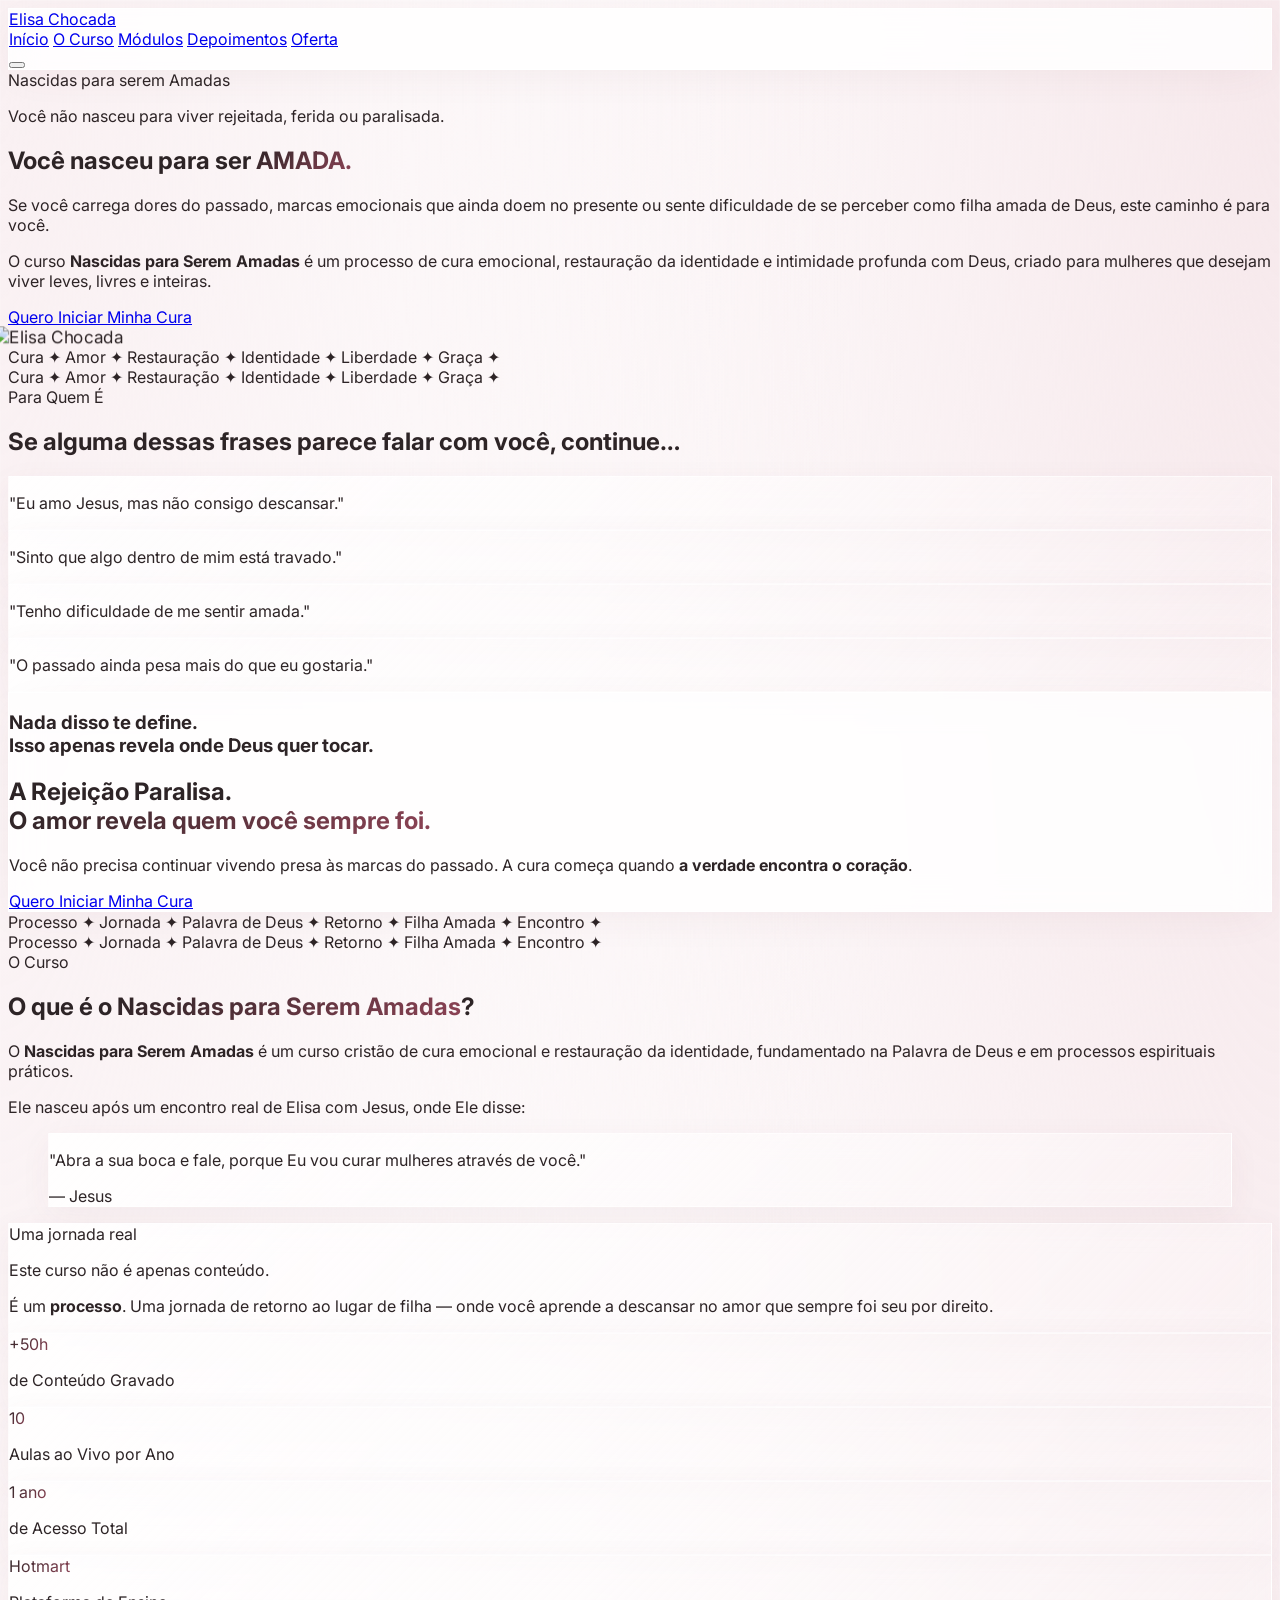
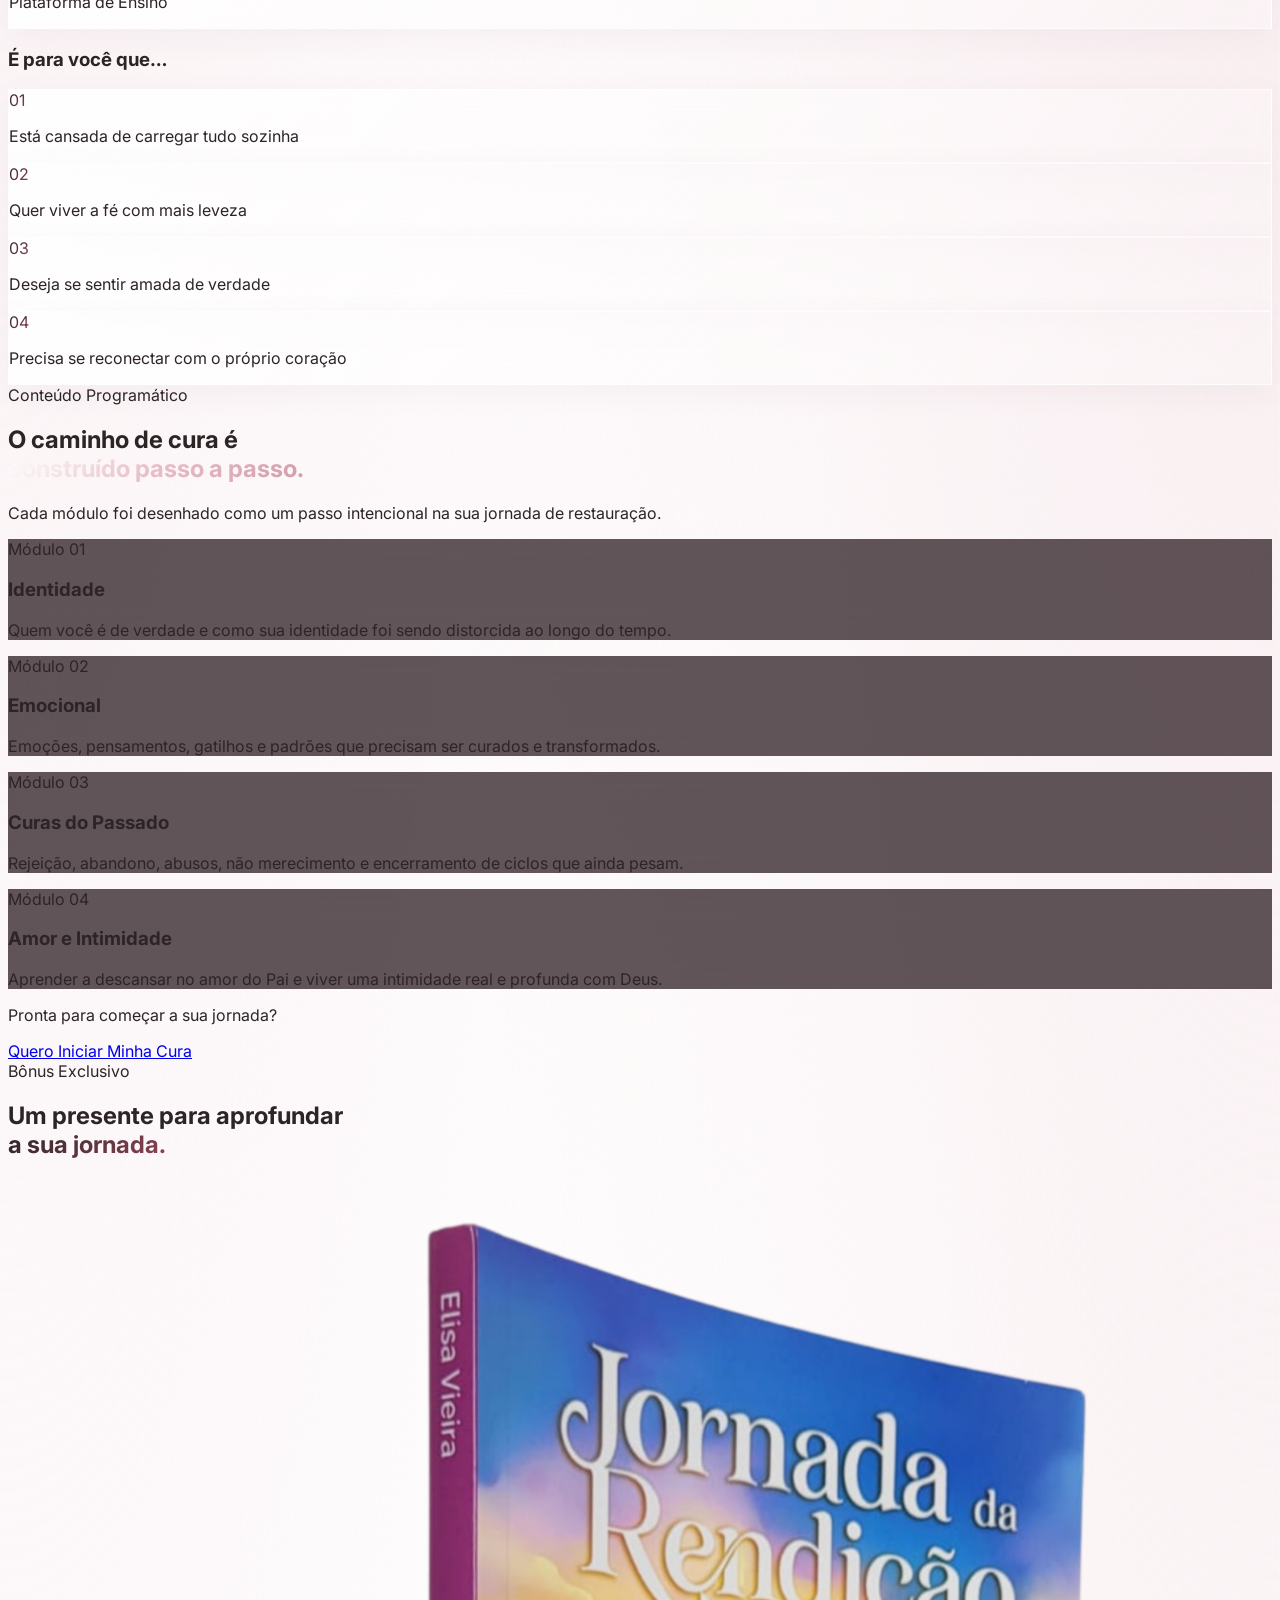
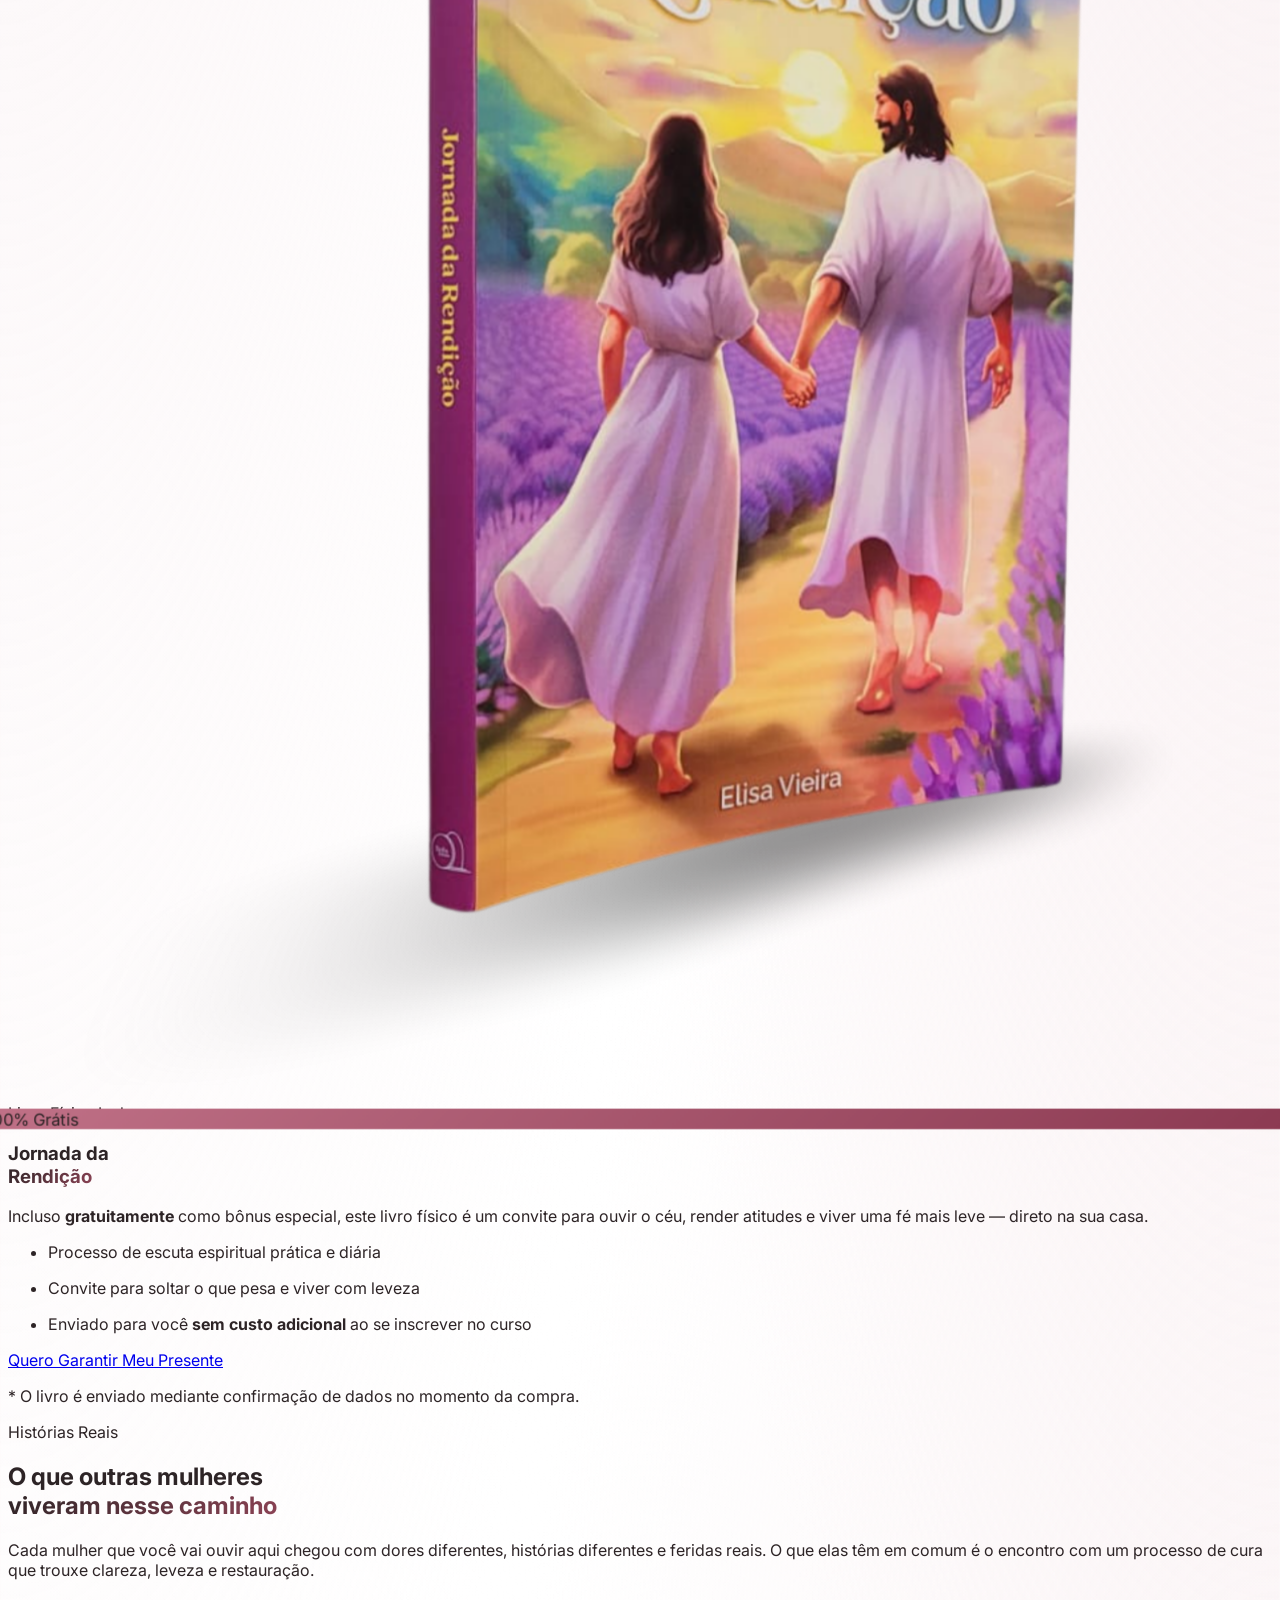
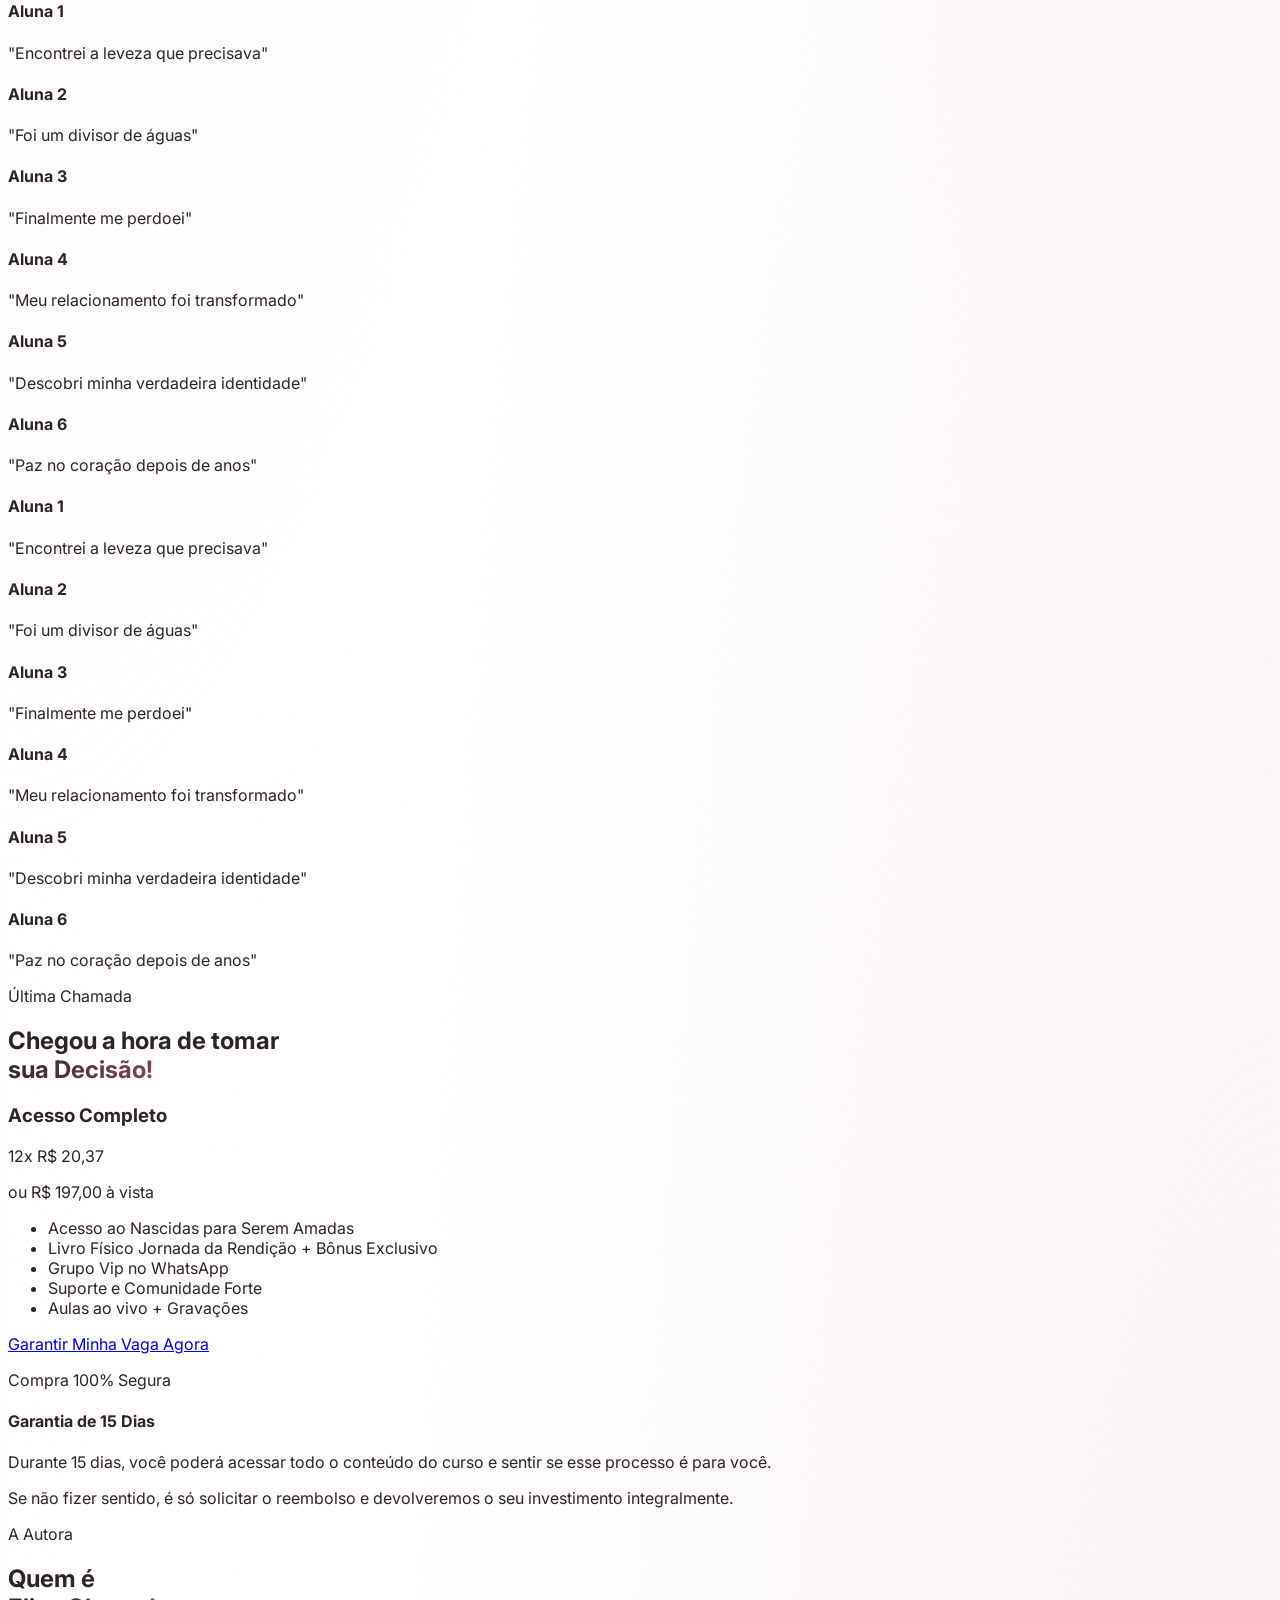
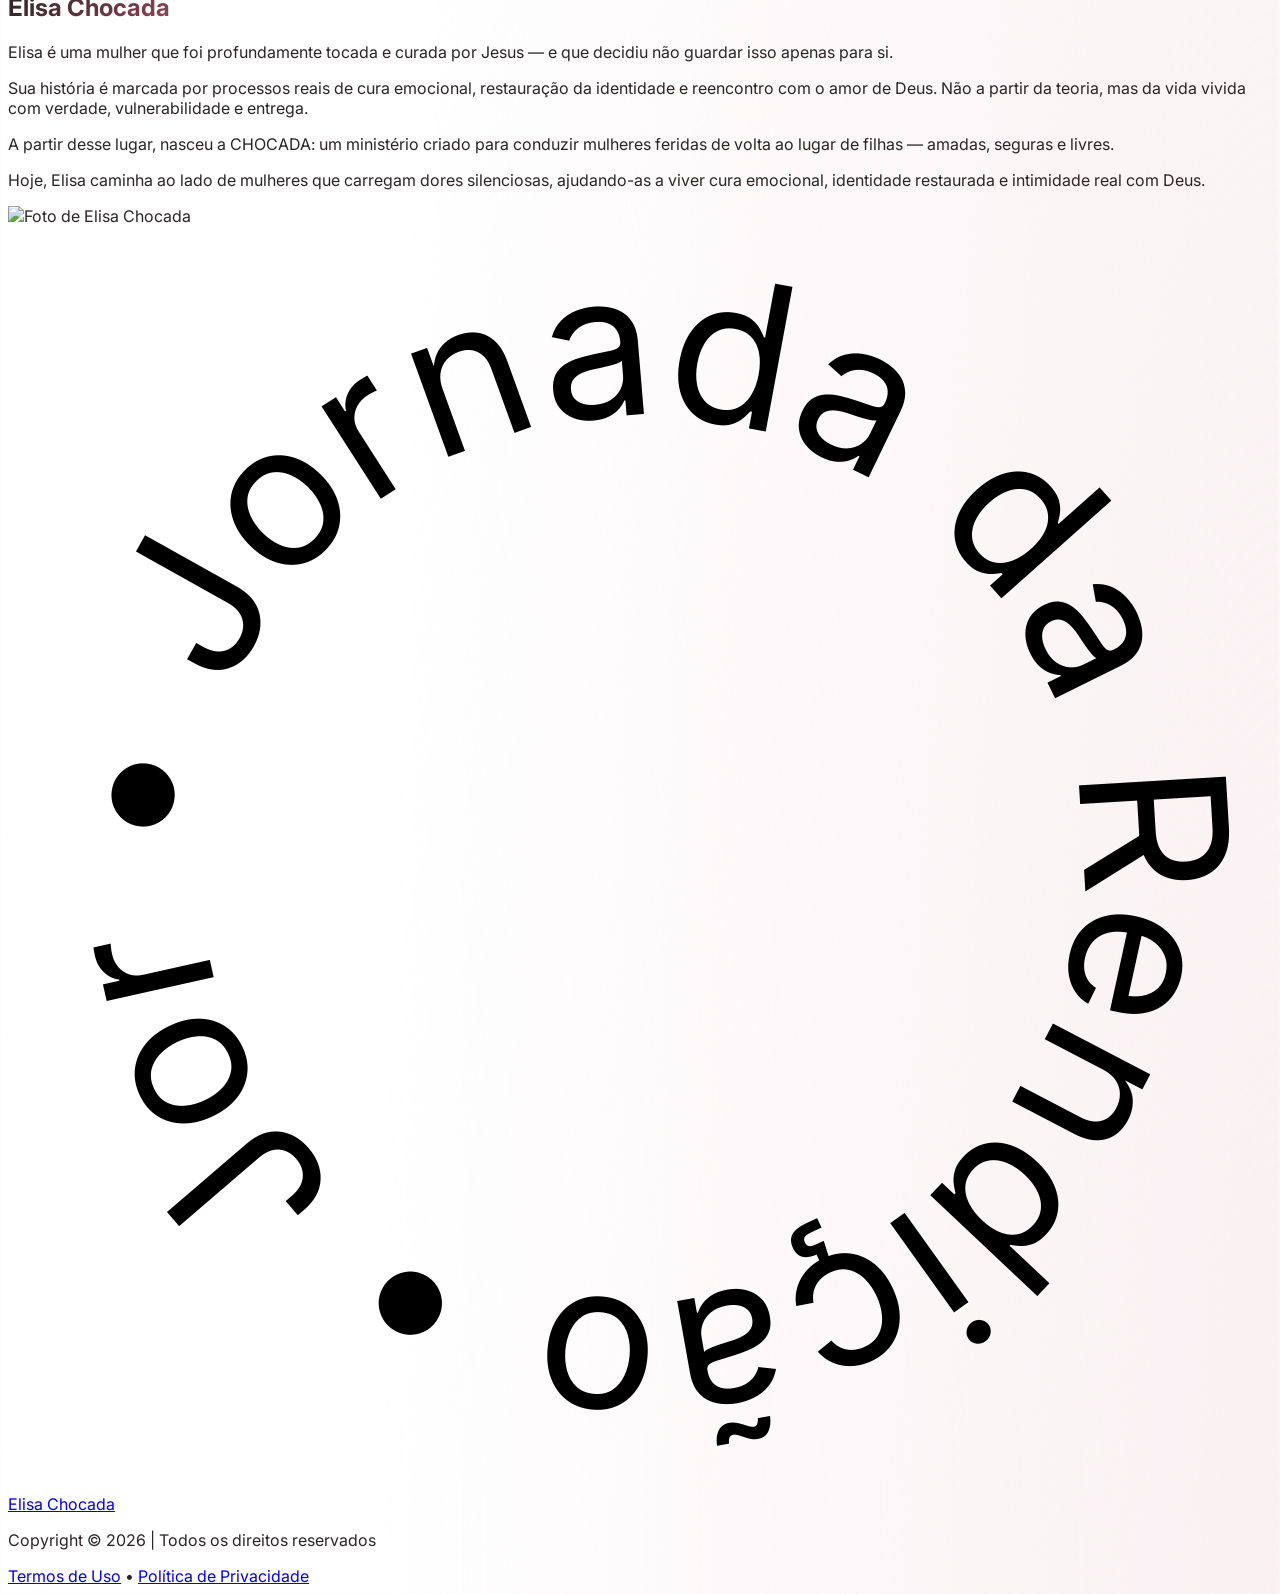
==== commit 6ae9fbc1: "siteprontoeorganizado" ====
--- a/elisachocada.com.br/index.html
+++ b/elisachocada.com.br/index.html
@@ -1,133 +1,1275 @@
-<!DOCTYPE html>
-<html class="wf-bevietnampro-n3-active wf-bevietnampro-i3-active wf-bevietnampro-n4-active wf-bevietnampro-i4-active wf-bevietnampro-n5-active wf-bevietnampro-i5-active wf-bevietnampro-n7-active wf-bevietnampro-i6-active wf-bevietnampro-n6-active wf-bevietnampro-n8-active wf-bevietnampro-i7-active wf-poppins-n1-active wf-bevietnampro-i9-active wf-bevietnampro-n9-active wf-roboto-n5-active wf-roboto-n7-active wf-roboto-n4-active wf-roboto-n8-active wf-roboto-n3-active wf-roboto-n2-active wf-roboto-n1-active wf-roboto-n6-active wf-roboto-n9-active wf-bevietnampro-i8-active wf-poppins-n3-active wf-roboto-i5-active wf-roboto-i6-active wf-roboto-i4-active wf-roboto-i7-active wf-roboto-i3-active wf-roboto-i9-active wf-roboto-i1-active wf-roboto-i2-active wf-roboto-i8-active wf-poppins-i2-active wf-poppins-n2-active wf-poppins-i1-active wf-montserrat-n7-active wf-montserrat-n2-active wf-montserrat-n5-active wf-montserrat-n1-active wf-montserrat-n9-active wf-montserrat-n6-active wf-montserrat-n3-active wf-montserrat-n4-active wf-montserrat-n8-active wf-poppins-n6-active wf-poppins-i9-active wf-poppins-n9-active wf-poppins-i8-active wf-poppins-n8-active wf-poppins-i7-active wf-poppins-n7-active wf-poppins-i6-active wf-bevietnampro-i2-active wf-bevietnampro-n2-active wf-bevietnampro-i1-active wf-bevietnampro-n1-active wf-playfairdisplay-i5-active wf-playfairdisplay-i6-active wf-playfairdisplay-i9-active wf-playfairdisplay-i1-active wf-playfairdisplay-i2-active wf-playfairdisplay-i3-active wf-playfairdisplay-i4-active wf-playfairdisplay-i7-active wf-playfairdisplay-i8-active wf-playfairdisplay-n5-active wf-playfairdisplay-n7-active wf-playfairdisplay-n1-active wf-playfairdisplay-n2-active wf-playfairdisplay-n3-active wf-playfairdisplay-n4-active wf-playfairdisplay-n8-active wf-playfairdisplay-n6-active wf-playfairdisplay-n9-active wf-montserrat-i3-active wf-montserrat-i4-active wf-montserrat-i1-active wf-montserrat-i9-active wf-montserrat-i6-active wf-montserrat-i2-active wf-montserrat-i5-active wf-montserrat-i7-active wf-montserrat-i8-active wf-poppins-i3-active wf-robotoslab-n2-active wf-robotoslab-i2-active wf-robotoslab-n8-active wf-robotoslab-i8-active wf-robotoslab-n6-active wf-robotoslab-i6-active wf-robotoslab-n7-active wf-robotoslab-i7-active wf-robotoslab-n5-active wf-robotoslab-i5-active wf-robotoslab-n3-active wf-robotoslab-i3-active wf-robotoslab-n9-active wf-robotoslab-i9-active wf-robotoslab-n1-active wf-robotoslab-i1-active wf-robotoslab-n4-active wf-robotoslab-i4-active wf-poppins-i5-active wf-poppins-n5-active wf-poppins-i4-active wf-poppins-n4-active wf-active" lang="pt-BR" style="scroll-behavior: auto;"><head><meta charset="utf-8"/><link crossorigin="" href="https://fonts.gstatic.com/" rel="preconnect"/><title>Elisa Chocada – Nascidas para serem Amadas</title><meta content="max-image-preview:large" name="robots"/><link href="https://elisachocada.com.br/feed/" rel="alternate" title="Feed para Elisa Chocada »" type="application/rss+xml"/><link href="https://elisachocada.com.br/comments/feed/" rel="alternate" title="Feed de comentários para Elisa Chocada »" type="application/rss+xml"/><link href="https://elisachocada.com.br/wp-json/oembed/1.0/embed?url=https%3A%2F%2Felisachocada.com.br%2F" rel="alternate" title="oEmbed (JSON)" type="application/json+oembed"/><link href="https://elisachocada.com.br/wp-json/oembed/1.0/embed?url=https%3A%2F%2Felisachocada.com.br%2F&amp;format=xml" rel="alternate" title="oEmbed (XML)" type="text/xml+oembed"/> <script async="" id="www-widgetapi-script" src="assets/www-widgetapi_35a73af97216.js" type="text/javascript"></script><script src="assets/iframe_api_e16fc868b425.es"></script><script>WebFontConfig={google:{families:["Roboto:100,100italic,200,200italic,300,300italic,400,400italic,500,500italic,600,600italic,700,700italic,800,800italic,900,900italic","Roboto Slab:100,100italic,200,200italic,300,300italic,400,400italic,500,500italic,600,600italic,700,700italic,800,800italic,900,900italic","Poppins:100,100italic,200,200italic,300,300italic,400,400italic,500,500italic,600,600italic,700,700italic,800,800italic,900,900italic","Montserrat:100,100italic,200,200italic,300,300italic,400,400italic,500,500italic,600,600italic,700,700italic,800,800italic,900,900italic","Playfair Display:100,100italic,200,200italic,300,300italic,400,400italic,500,500italic,600,600italic,700,700italic,800,800italic,900,900italic","Be Vietnam Pro:100,100italic,200,200italic,300,300italic,400,400italic,500,500italic,600,600italic,700,700italic,800,800italic,900,900italic"]}};if ( typeof WebFont === "object" && typeof WebFont.load === "function" ) { WebFont.load( WebFontConfig ); }</script><link href="assets/css_52e214b1a09d.css" media="all" rel="stylesheet"/><script data-optimized="1" src="assets/webfontloader_b5858b2a4b89.js"></script><link data-optimized="2" href="assets/b819d53a8469df5f10a57795d48ff1_29e678f27a7d.css" rel="stylesheet"/> <script id="jquery-core-js" src="assets/jquery_42c5b271e36e.js"></script> <link href="https://elisachocada.com.br/wp-json/" rel="https://api.w.org/"/><link href="https://elisachocada.com.br/wp-json/wp/v2/pages/113" rel="alternate" title="JSON" type="application/json"/><link href="https://elisachocada.com.br/xmlrpc.php?rsd" rel="EditURI" title="RSD" type="application/rsd+xml"/><meta content="WordPress 6.9.1" name="generator"/><link href="https://elisachocada.com.br/" rel="canonical"/><link href="https://elisachocada.com.br/" rel="shortlink"/><meta content="Elementor 3.34.1; features: e_font_icon_svg, additional_custom_breakpoints; settings: css_print_method-external, google_font-enabled, font_display-swap" name="generator"/><link href="assets/cropped-Nascidas_amadas_logo_s_486f886843b4.png" rel="icon" sizes="32x32"/><link href="assets/cropped-Nascidas_amadas_logo_s_4c51a9e59bb9.png" rel="icon" sizes="192x192"/><link href="assets/cropped-Nascidas_amadas_logo_s_5879c7b0601b.png" rel="apple-touch-icon"/><meta content="assets/cropped-Nascidas_amadas_logo_s_b3bbb7d7f685.png" name="msapplication-TileImage"/><meta content="width=device-width, initial-scale=1.0, viewport-fit=cover" name="viewport"/><style data-scroll-fix="true">
-        /* Scroll fixes for offline viewing */
-        html, body {
-            overflow: auto !important;
-            overflow-x: hidden !important;
-            height: auto !important;
-            min-height: 100% !important;
-            scroll-behavior: auto !important;
-            opacity: 1 !important;
-            visibility: visible !important;
+﻿<!DOCTYPE html>
+<html lang="pt-BR" class="scroll-smooth">
+<head>
+    <meta charset="utf-8"/>
+    <meta content="width=device-width, initial-scale=1.0" name="viewport"/>
+    <title>Elisa Chocada – Nascidas para serem Amadas</title>
+    
+    <!-- Fonts -->
+    <link rel="preconnect" href="https://fonts.googleapis.com">
+    <link rel="preconnect" href="https://fonts.gstatic.com" crossorigin>
+    <link href="https://fonts.googleapis.com/css2?family=Playfair+Display:ital,wght@0,400..900;1,400..900&family=Inter:wght@300;400;500;600&display=swap" rel="stylesheet">
+    
+    <!-- Tailwind CSS -->
+    <script src="https://cdn.tailwindcss.com"></script>
+    
+    <!-- Lucide Icons -->
+    <script src="https://unpkg.com/lucide@latest"></script>
+    
+    <!-- Design System Configuration (from ds3.html) -->
+    <script>
+        tailwind.config = {
+            theme: {
+                extend: {
+                    colors: {
+                        writer: {
+                            50: '#fdf8f9',
+                            100: '#f9edf0',
+                            200: '#f1dce2',
+                            300: '#e5c0ca',
+                            400: '#d39bab',
+                            500: '#c07187',
+                            600: '#a7556d',
+                            700: '#8c4355',
+                            800: '#753b49',
+                            900: '#643440',
+                            dark: '#2d2426'
+                        }
+                    },
+                    fontFamily: {
+                        serif: ['"Playfair Display"', 'serif'],
+                        sans: ['"Inter"', 'sans-serif'],
+                    },
+                    boxShadow: {
+                        'glass': '0 10px 40px -10px rgba(117, 59, 73, 0.08)',
+                        'elegant': '0 20px 40px -5px rgba(117, 59, 73, 0.1), 0 8px 10px -6px rgba(117, 59, 73, 0.05)',
+                        'inner-elegant': 'inset 0 2px 4px 0 rgba(117, 59, 73, 0.06)'
+                    }
+                }
+            }
         }
+    </script>
+    
+    <link rel="stylesheet" href="css/style.css">
+</head>
+<body class="selection-pink bg-mesh relative overflow-x-hidden">
+
+    <!-- Scroll Progress Bar -->
+    <div id="scroll-progress" class="fixed top-0 left-0 h-1.5 lg:h-2 bg-gradient-to-r from-writer-300 via-writer-500 to-writer-700 z-[100] transition-transform duration-75 ease-out origin-left shadow-[0_0_15px_rgba(192,113,135,0.8)]" style="transform: scaleX(0); width: 100%;"></div>
+
+    <!-- Ambient Background Elements -->
+    <div class="fixed top-[-10%] right-[-5%] w-[500px] h-[500px] rounded-full bg-writer-100 blur-[100px] opacity-60 z-[-1] pointer-events-none"></div>
+    <div class="fixed bottom-[-10%] left-[-10%] w-[600px] h-[600px] rounded-full bg-writer-50 blur-[120px] opacity-80 z-[-1] pointer-events-none"></div>
+
+    <!-- Navigation -->
+    <header class="sticky top-0 z-50 glass-panel border-b border-white/50 transition-all duration-300">
+        <div class="mx-auto max-w-7xl px-8 py-5 flex items-center justify-between">
+            <a href="#hero" class="flex items-center gap-3 group">
+                <div class="w-10 h-10 rounded-full bg-writer-50 flex items-center justify-center border border-writer-200 group-hover:scale-105 transition-transform duration-500">
+                    <i data-lucide="feather" class="w-5 h-5 text-writer-700"></i>
+                </div>
+                <span class="font-serif italic font-semibold text-xl tracking-wide text-writer-dark group-hover:text-writer-700 transition-colors">Elisa Chocada</span>
+            </a>
+            
+            <nav class="hidden md:flex items-center gap-6 lg:gap-8 text-xs lg:text-sm font-medium tracking-widest uppercase">
+                <a href="#hero" class="text-writer-800/60 hover:text-writer-800 transition-colors">Início</a>
+                <a href="#sobre-o-curso" class="text-writer-800/60 hover:text-writer-800 transition-colors">O Curso</a>
+                <a href="#conteudo" class="text-writer-800/60 hover:text-writer-800 transition-colors">Módulos</a>
+                <a href="#depoimentos" class="text-writer-800/60 hover:text-writer-800 transition-colors">Depoimentos</a>
+                <a href="#oferta" class="text-writer-800/60 hover:text-writer-800 transition-colors hidden lg:block">Oferta</a>
+            </nav>
+            
+            <!-- Mobile Menu Icon -->
+            <button class="md:hidden text-writer-dark">
+                <i data-lucide="menu" class="w-6 h-6"></i>
+            </button>
+        </div>
+    </header>
+
+    <!-- Hero Section (Full Width) -->
+    <section id="hero" class="relative w-full pt-12 pb-28 hero-flashlight overflow-hidden">
+        <!-- Mouse Tracking Glow Background -->
+        <div class="absolute inset-0 opacity-0 transition-opacity duration-1000 pointer-events-none hero-glow z-[-1]" style="background: radial-gradient(800px circle at var(--mouse-x, 50%) var(--mouse-y, 50%), rgba(192, 113, 135, 0.15), transparent 40%); mix-blend-mode: multiply;"></div>
         
-        /* Force visibility - many sites use JS animations for initial display */
-        body, .wrapper, main, #__next, #app, .page, .content {
-            opacity: 1 !important;
-            visibility: visible !important;
-            transform: none !important;
-        }
-        
-        /* Disable loader/preloader overlays */
-        .loader, .preloader, .loading, [class*="loader"], [class*="preloader"] {
-            display: none !important;
-            opacity: 0 !important;
-        }
-        
-        /* Show elements that might be hidden for animation */
-        .word-inner, .char, .line, [data-aos], [data-scroll],
-        .hero-text span, .hero-fade, [class*="hero"] span {
-            opacity: 1 !important;
-            transform: none !important;
-            visibility: visible !important;
-        }
-        
-        /* Reset Tailwind animation utility classes */
-        .translate-y-full, .translate-x-full, .-translate-y-full, .-translate-x-full,
-        .translate-y-1\/2, .-translate-y-1\/2, .translate-y-\[100\%\], .translate-y-\[110\%\] {
-            transform: none !important;
-        }
-        
-        /* Force visibility on common hidden-for-animation patterns */
-        .opacity-0, [class*="opacity-0"] {
-            opacity: 1 !important;
-        }
-        
-        /* Reset scale transforms used for animations */
-        .scale-0, .scale-50, .scale-75 {
-            transform: none !important;
-        }
-        
-        html.lenis, html.lenis-smooth, 
-        body.lenis, body.lenis-smooth,
-        .lenis-wrapper, .lenis-content,
-        [data-lenis-prevent], [data-scroll-container] {
-            overflow: visible !important;
-            height: auto !important;
-        }
-        
-        /* Fix flex containers that might cut off content */
-        body.flex.items-center,
-        body.flex.justify-center {
-            align-items: flex-start !important;
-            min-height: 100vh;
-            height: auto !important;
-        }
-        
-        /* Ensure main content scrolls */
-        main, #__next, #__nuxt, #app, .main-content {
-            overflow: visible !important;
-            height: auto !important;
-        }
-        </style></head><body class="home wp-singular page-template-default page page-id-113 wp-embed-responsive wp-theme-hello-elementor hello-elementor-default elementor-default elementor-template-canvas elementor-kit-7 elementor-page elementor-page-113 e--ua-blink e--ua-mac e--ua-webkit litespeed_lazyloaded" data-elementor-device-mode="desktop" style="scroll-behavior: auto;"><div class="elementor elementor-113" data-elementor-id="113" data-elementor-post-type="page" data-elementor-type="wp-page"><div class="elementor-element elementor-element-64ac670 e-flex e-con-boxed e-con e-parent e-lazyloaded" data-element_type="container" data-id="64ac670" data-settings='{"background_background":"classic","shape_divider_bottom":"triangle"}'><div class="e-con-inner"><div aria-hidden="true" class="elementor-shape elementor-shape-bottom" data-negative="false">
-<svg preserveaspectratio="none" viewbox="0 0 1000 100" xmlns="http://www.w3.org/2000/svg">
-<path class="elementor-shape-fill" d="M500,98.9L0,6.1V0h1000v6.1L500,98.9z"></path>
-</svg></div><div class="elementor-element elementor-element-a2f43da e-con-full e-flex e-con e-child" data-element_type="container" data-id="a2f43da"><div class="elementor-element elementor-element-ed208be elementor-widget elementor-widget-heading" data-element_type="widget" data-id="ed208be" data-widget_type="heading.default"><h1 class="elementor-heading-title elementor-size-default">Você não nasceu para viver rejeitada, ferida ou paralisada.
-Você nasceu para ser AMADA.</h1></div><div class="elementor-element elementor-element-19a9c22 elementor-widget elementor-widget-text-editor" data-element_type="widget" data-id="19a9c22" data-widget_type="text-editor.default"><p data-end="678" data-start="512">Se você carrega dores do passado, marcas emocionais que ainda doem no presente ou sente dificuldade de se perceber como filha amada de Deus, este caminho é para você.</p><p data-end="874" data-start="680">O curso <strong data-end="718" data-start="688">Nascidas para Serem Amadas</strong> é um processo de cura emocional, restauração da identidade e intimidade profunda com Deus, criado para mulheres que desejam viver leves, livres e inteiras.</p></div><div class="elementor-element elementor-element-e7ed88a elementor-align-justify elementor-widget elementor-widget-button" data-element_type="widget" data-id="e7ed88a" data-widget_type="button.default">
-<a class="elementor-button elementor-button-link elementor-size-sm elementor-animation-bob" href="#">
-<span class="elementor-button-content-wrapper">
-<span class="elementor-button-text">QUERO INICIAR MINHA CURA</span>
-</span>
-</a></div></div><div class="elementor-element elementor-element-41fbff0 e-con-full e-flex e-con e-child" data-element_type="container" data-id="41fbff0"><div class="elementor-element elementor-element-6e318d5 elementor-widget elementor-widget-spacer" data-element_type="widget" data-id="6e318d5" data-widget_type="spacer.default"><div class="elementor-spacer"><div class="elementor-spacer-inner"></div></div></div></div></div></div><div class="elementor-element elementor-element-6a889bf e-flex e-con-boxed e-con e-parent e-lazyloaded" data-element_type="container" data-id="6a889bf" data-settings='{"background_background":"classic"}'><div class="e-con-inner"><div class="elementor-element elementor-element-79f5afd elementor-widget elementor-widget-heading" data-element_type="widget" data-id="79f5afd" data-widget_type="heading.default"><h2 class="elementor-heading-title elementor-size-default">Se alguma dessas frases parece falar com você, continue…</h2></div><div class="elementor-element elementor-element-8db0d99 elementor-align-center elementor-icon-list--layout-traditional elementor-list-item-link-full_width elementor-widget elementor-widget-icon-list" data-element_type="widget" data-id="8db0d99" data-widget_type="icon-list.default"><ul class="elementor-icon-list-items"><li class="elementor-icon-list-item">
-<span class="elementor-icon-list-text">“Eu amo Jesus, mas não consigo descansar.”</span></li><li class="elementor-icon-list-item">
-<span class="elementor-icon-list-text">“Sinto que algo dentro de mim está travado.”</span></li><li class="elementor-icon-list-item">
-<span class="elementor-icon-list-text">“Tenho dificuldade de me sentir amada.”</span></li><li class="elementor-icon-list-item">
-<span class="elementor-icon-list-text">“O passado ainda pesa mais do que eu gostaria.”</span></li></ul></div><div class="elementor-element elementor-element-4b7a442 elementor-widget elementor-widget-heading" data-element_type="widget" data-id="4b7a442" data-widget_type="heading.default"><h2 class="elementor-heading-title elementor-size-default">Nada disso te define.
-Isso apenas revela onde Deus quer tocar.</h2></div><div class="elementor-element elementor-element-8d5b39a e-con-full e-flex e-con e-child animated fadeIn" data-element_type="container" data-id="8d5b39a" data-settings='{"background_background":"classic","animation":"fadeIn"}'><div class="elementor-element elementor-element-ef40c54 elementor-widget elementor-widget-heading" data-element_type="widget" data-id="ef40c54" data-widget_type="heading.default"><h2 class="elementor-heading-title elementor-size-default">A Rejeição Paralisa. O amor revela quem você sempre foi.</h2></div><div class="elementor-element elementor-element-7b61e7c elementor-widget elementor-widget-text-editor" data-element_type="widget" data-id="7b61e7c" data-widget_type="text-editor.default"><p data-end="678" data-start="512">Você não precisa continuar vivendo presa às marcas do passado. A cura começa quando <strong>a verdade encontra o coração.</strong></p></div></div></div></div><div class="elementor-element elementor-element-dea01bf e-flex e-con-boxed e-con e-parent e-lazyloaded" data-element_type="container" data-id="dea01bf" data-settings='{"background_background":"classic","shape_divider_bottom":"triangle"}'><div class="e-con-inner"><div aria-hidden="true" class="elementor-shape elementor-shape-bottom" data-negative="false">
-<svg preserveaspectratio="none" viewbox="0 0 1000 100" xmlns="http://www.w3.org/2000/svg">
-<path class="elementor-shape-fill" d="M500,98.9L0,6.1V0h1000v6.1L500,98.9z"></path>
-</svg></div><div class="elementor-element elementor-element-86c3ecd elementor-widget elementor-widget-heading" data-element_type="widget" data-id="86c3ecd" data-widget_type="heading.default"><h2 class="elementor-heading-title elementor-size-default">O que é o Nascidas para Serem Amadas?</h2></div><div class="elementor-element elementor-element-1871a07 elementor-widget elementor-widget-text-editor" data-element_type="widget" data-id="1871a07" data-widget_type="text-editor.default"><p data-end="1952" data-start="1781"><span dir="auto" style="vertical-align: inherit;">O </span><strong data-end="1813" data-start="1783"><span dir="auto" style="vertical-align: inherit;">Nascidas para Serem Amadas</span></strong><span dir="auto" style="vertical-align: inherit;"> é um curso cristão de </span><strong data-end="1882" data-start="1836"><span dir="auto" style="vertical-align: inherit;">cura emocional e restauração da identidade</span></strong><span dir="auto" style="vertical-align: inherit;">, <br/>fundamentado na Palavra de Deus e em processos espirituais práticos.</span></p><p data-end="2022" data-start="1954"><span dir="auto" style="vertical-align: inherit;">Ele nasceu após um encontro real de Elisa com Jesus, onde Ele disse:</span></p></div><div class="elementor-element elementor-element-88925b1 elementor-widget elementor-widget-heading" data-element_type="widget" data-id="88925b1" data-widget_type="heading.default"><p class="elementor-heading-title elementor-size-default">“Abra a sua boca e fale, porque Eu vou curar mulheres através de você.”</p></div><div class="elementor-element elementor-element-8cc4f67 elementor-widget elementor-widget-text-editor" data-element_type="widget" data-id="8cc4f67" data-widget_type="text-editor.default"><p data-end="1952" data-start="1781"><span dir="auto" style="vertical-align: inherit;"><span dir="auto" style="vertical-align: inherit;">Este curso não é apenas conteúdo.</span></span><br data-end="2139" data-start="2136"/><strong><span dir="auto" style="vertical-align: inherit;"><span dir="auto" style="vertical-align: inherit;">É um processo. Uma jornada de retorno ao lugar de filha.</span></span></strong></p></div><div class="elementor-element elementor-element-e6dbee4 elementor-widget elementor-widget-heading" data-element_type="widget" data-id="e6dbee4" data-widget_type="heading.default"><h2 class="elementor-heading-title elementor-size-default">É para você que…</h2></div><div class="elementor-element elementor-element-2f6e852 e-con-full e-flex e-con e-child" data-element_type="container" data-id="2f6e852"><div class="elementor-element elementor-element-7d1021f elementor-cta--skin-classic elementor-animated-content elementor-bg-transform elementor-bg-transform-zoom-in elementor-widget elementor-widget-call-to-action animated fadeIn" data-element_type="widget" data-id="7d1021f" data-settings='{"_animation":"fadeIn"}' data-widget_type="call-to-action.default"><div class="elementor-cta"><div class="elementor-cta__content">
-<span class="elementor-cta__title elementor-cta__content-item elementor-content-item">
-Está cansada de carregar tudo sozinha					</span></div></div></div><div class="elementor-element elementor-element-52f7149 elementor-cta--skin-classic elementor-animated-content elementor-bg-transform elementor-bg-transform-zoom-in elementor-widget elementor-widget-call-to-action animated fadeIn" data-element_type="widget" data-id="52f7149" data-settings='{"_animation":"fadeIn"}' data-widget_type="call-to-action.default"><div class="elementor-cta"><div class="elementor-cta__content"><h2 class="elementor-cta__title elementor-cta__content-item elementor-content-item">
-Quer viver a fé com mais leveza</h2></div></div></div><div class="elementor-element elementor-element-1f0037a elementor-cta--skin-classic elementor-animated-content elementor-bg-transform elementor-bg-transform-zoom-in elementor-widget elementor-widget-call-to-action animated fadeIn" data-element_type="widget" data-id="1f0037a" data-settings='{"_animation":"fadeIn"}' data-widget_type="call-to-action.default"><div class="elementor-cta"><div class="elementor-cta__content"><h2 class="elementor-cta__title elementor-cta__content-item elementor-content-item">
-Deseja se sentir amada de verdade</h2></div></div></div><div class="elementor-element elementor-element-3d62a61 elementor-cta--skin-classic elementor-animated-content elementor-bg-transform elementor-bg-transform-zoom-in elementor-widget elementor-widget-call-to-action animated fadeIn" data-element_type="widget" data-id="3d62a61" data-settings='{"_animation":"fadeIn"}' data-widget_type="call-to-action.default"><div class="elementor-cta"><div class="elementor-cta__content"><h2 class="elementor-cta__title elementor-cta__content-item elementor-content-item">
-Precisa se reconectar com o próprio coração</h2></div></div></div></div></div></div><div class="elementor-element elementor-element-b4d3e64 e-flex e-con-boxed e-con e-parent e-lazyloaded" data-element_type="container" data-id="b4d3e64" data-settings='{"background_background":"classic"}'><div class="e-con-inner"><div class="elementor-element elementor-element-62bb90b elementor-widget elementor-widget-heading" data-element_type="widget" data-id="62bb90b" data-widget_type="heading.default"><h2 class="elementor-heading-title elementor-size-default">O caminho de cura é construído passo a passo !</h2></div><div class="elementor-element elementor-element-5079e17 e-con-full e-flex e-con e-child" data-element_type="container" data-id="5079e17"><div class="elementor-element elementor-element-ecca17b e-con-full e-flex e-con e-child animated fadeIn" data-element_type="container" data-id="ecca17b" data-settings='{"animation":"fadeIn","animation_mobile":"fadeInRight","animation_delay":300}'><div class="elementor-element elementor-element-32c91c2 elementor-widget__width-initial elementor-widget-mobile__width-initial elementor-widget elementor-widget-heading" data-element_type="widget" data-id="32c91c2" data-widget_type="heading.default"><h3 class="elementor-heading-title elementor-size-default">Módulo 1 | Identidade</h3></div><div class="elementor-element elementor-element-6f94852 elementor-widget__width-initial elementor-widget elementor-widget-heading" data-element_type="widget" data-id="6f94852" data-widget_type="heading.default"><p class="elementor-heading-title elementor-size-default">Quem você é de verdade e como sua identidade foi sendo distorcida.</p></div></div><div class="elementor-element elementor-element-731bb65 e-con-full e-flex e-con e-child animated fadeIn" data-element_type="container" data-id="731bb65" data-settings='{"animation":"fadeIn","animation_mobile":"fadeInRight","animation_delay":300}'><div class="elementor-element elementor-element-c826ba9 elementor-widget__width-initial elementor-widget-mobile__width-initial elementor-widget elementor-widget-heading" data-element_type="widget" data-id="c826ba9" data-widget_type="heading.default"><h3 class="elementor-heading-title elementor-size-default">Módulo 2 | Emocional</h3></div><div class="elementor-element elementor-element-13ba1c5 elementor-widget__width-initial elementor-widget elementor-widget-heading" data-element_type="widget" data-id="13ba1c5" data-widget_type="heading.default"><p class="elementor-heading-title elementor-size-default">Emoções, pensamentos, gatilhos e padrões que precisam ser curados.</p></div></div></div><div class="elementor-element elementor-element-29f13de e-con-full e-flex e-con e-child" data-element_type="container" data-id="29f13de"><div class="elementor-element elementor-element-c11f3bf e-con-full e-flex e-con e-child animated fadeIn" data-element_type="container" data-id="c11f3bf" data-settings='{"animation":"fadeIn","animation_mobile":"fadeInRight","animation_delay":300}'><div class="elementor-element elementor-element-154d599 elementor-widget__width-initial elementor-widget-mobile__width-initial elementor-widget elementor-widget-heading" data-element_type="widget" data-id="154d599" data-widget_type="heading.default"><h3 class="elementor-heading-title elementor-size-default">Módulo 3 | Curas do Passado</h3></div><div class="elementor-element elementor-element-df488da elementor-widget__width-initial elementor-widget elementor-widget-heading" data-element_type="widget" data-id="df488da" data-widget_type="heading.default"><p class="elementor-heading-title elementor-size-default">Rejeição, abandono, abusos, não merecimento e encerramento de ciclos.</p></div></div><div class="elementor-element elementor-element-9c5cfea e-con-full e-flex e-con e-child animated fadeIn" data-element_type="container" data-id="9c5cfea" data-settings='{"animation":"fadeIn","animation_mobile":"fadeInRight","animation_delay":300}'><div class="elementor-element elementor-element-fb0de88 elementor-widget__width-initial elementor-widget-mobile__width-initial elementor-widget elementor-widget-heading" data-element_type="widget" data-id="fb0de88" data-widget_type="heading.default"><h3 class="elementor-heading-title elementor-size-default">Módulo 4 | Amor e Intimidade</h3></div><div class="elementor-element elementor-element-4a94d12 elementor-widget__width-initial elementor-widget elementor-widget-heading" data-element_type="widget" data-id="4a94d12" data-widget_type="heading.default"><p class="elementor-heading-title elementor-size-default">Aprender a descansar no amor do Pai e viver intimidade real.</p></div></div></div><div class="elementor-element elementor-element-403bf0b elementor-align-center elementor-icon-list--layout-inline elementor-mobile-align-center elementor-list-item-link-full_width elementor-widget elementor-widget-icon-list" data-element_type="widget" data-id="403bf0b" data-widget_type="icon-list.default"><ul class="elementor-icon-list-items elementor-inline-items"><li class="elementor-icon-list-item elementor-inline-item">
-<span class="elementor-icon-list-text">+50hrs de conteúdo  </span></li><li class="elementor-icon-list-item elementor-inline-item">
-<span class="elementor-icon-list-text">10 aulas ao vivo por ano</span></li><li class="elementor-icon-list-item elementor-inline-item">
-<span class="elementor-icon-list-text">1 ano de acesso</span></li><li class="elementor-icon-list-item elementor-inline-item">
-<span class="elementor-icon-list-text">Plataforma Hotmart</span></li></ul></div></div></div><div class="elementor-element elementor-element-787dfdf e-flex e-con-boxed e-con e-parent e-lazyloaded" data-element_type="container" data-id="787dfdf" data-settings='{"background_background":"classic","shape_divider_bottom":"triangle"}'><div class="e-con-inner"><div aria-hidden="true" class="elementor-shape elementor-shape-bottom" data-negative="false">
-<svg preserveaspectratio="none" viewbox="0 0 1000 100" xmlns="http://www.w3.org/2000/svg">
-<path class="elementor-shape-fill" d="M500,98.9L0,6.1V0h1000v6.1L500,98.9z"></path>
-</svg></div><div class="elementor-element elementor-element-1f8e79c e-con-full e-flex e-con e-child" data-element_type="container" data-id="1f8e79c"><div class="elementor-element elementor-element-80a7233 elementor-widget elementor-widget-heading" data-element_type="widget" data-id="80a7233" data-widget_type="heading.default"><h2 class="elementor-heading-title elementor-size-default">Um presente para aprofundar sua jornada</h2></div><div class="elementor-element elementor-element-17ee77b elementor-widget elementor-widget-image" data-element_type="widget" data-id="17ee77b" data-widget_type="image.default">
-<img alt="" class="attachment-full size-full wp-image-386 entered litespeed-loaded" data-lazyloaded="1" data-ll-status="loaded" data-sizes="(max-width: 1500px) 100vw, 1500px" data-srcset="assets/Livro-do-Site_09840032d7eb.png 1500w, assets/Livro-do-Site-300x300_ab545a89e4ce.png 300w, assets/Livro-do-Site-1024x1024_90d72487fb1c.png 1024w, assets/Livro-do-Site-150x150_8ea9785fe49f.png 150w, assets/Livro-do-Site-768x768_033956142662.png 768w" decoding="async" fetchpriority="high" height="1500" sizes="(max-width: 1500px) 100vw, 1500px" src="assets/Livro-do-Site_09840032d7eb.png" srcset="assets/Livro-do-Site_09840032d7eb.png 1500w, assets/Livro-do-Site-300x300_ab545a89e4ce.png 300w, assets/Livro-do-Site-1024x1024_90d72487fb1c.png 1024w, assets/Livro-do-Site-150x150_8ea9785fe49f.png 150w, assets/Livro-do-Site-768x768_033956142662.png 768w" width="1500"/></div><div class="elementor-element elementor-element-cff529a elementor-widget elementor-widget-text-editor" data-element_type="widget" data-id="cff529a" data-widget_type="text-editor.default"><p data-end="4224" data-start="4152">Livro físico <br/><strong data-end="4188" data-start="4165">Jornada da Rendição</strong><br data-end="4191" data-start="4188"/>Incluso gratuitamente <br/>como bônus.<br/>Um convite para ouvir o céu, render atitudes e viver uma fé mais leve.</p></div><div class="elementor-element elementor-element-7945ea4 elementor-align-justify elementor-widget elementor-widget-button" data-element_type="widget" data-id="7945ea4" data-widget_type="button.default">
-<a class="elementor-button elementor-button-link elementor-size-sm elementor-animation-bob" href="#">
-<span class="elementor-button-content-wrapper">
-<span class="elementor-button-text">QUERO GARANTIR MEU PRESENTE</span>
-</span>
-</a></div></div></div></div><div class="elementor-element elementor-element-88cc88f e-flex e-con-boxed e-con e-parent e-lazyloaded" data-element_type="container" data-id="88cc88f" data-settings='{"background_background":"classic","shape_divider_bottom":"triangle"}'><div class="e-con-inner"><div aria-hidden="true" class="elementor-shape elementor-shape-bottom" data-negative="false">
-<svg preserveaspectratio="none" viewbox="0 0 1000 100" xmlns="http://www.w3.org/2000/svg">
-<path class="elementor-shape-fill" d="M500,98.9L0,6.1V0h1000v6.1L500,98.9z"></path>
-</svg></div><div class="elementor-element elementor-element-5b4acc0 elementor-widget elementor-widget-heading" data-element_type="widget" data-id="5b4acc0" data-widget_type="heading.default"><h2 class="elementor-heading-title elementor-size-default">O que outras mulheres viveram nesse caminho</h2></div><div class="elementor-element elementor-element-0c62ebb elementor-widget elementor-widget-text-editor" data-element_type="widget" data-id="0c62ebb" data-widget_type="text-editor.default"><p data-end="648" data-start="441">Cada mulher que você vai ouvir aqui chegou com dores diferentes, histórias diferentes e feridas reais.<br data-end="546" data-start="543"/>O que elas têm em comum é o encontro com um processo de cura que trouxe clareza, leveza e restauração.</p></div><div class="elementor-element elementor-element-fce0d35 e-con-full e-grid e-con e-child" data-element_type="container" data-id="fce0d35"><div class="elementor-element elementor-element-77daaf2 elementor-widget elementor-widget-video" data-element_type="widget" data-id="77daaf2" data-settings='{"youtube_url":"https:\/\/youtube.com\/shorts\/AhhC7MO8Xqg","video_type":"youtube","controls":"yes"}' data-widget_type="video.default"><div class="elementor-wrapper elementor-open-inline"><iframe allow="accelerometer; autoplay; clipboard-write; encrypted-media; gyroscope; picture-in-picture; web-share" allowfullscreen="" class="elementor-video" frameborder="0" height="360" id="widget2" referrerpolicy="strict-origin-when-cross-origin" src="https://www.youtube.com/embed/AhhC7MO8Xqg?controls=1&amp;rel=0&amp;playsinline=0&amp;cc_load_policy=0&amp;autoplay=0&amp;enablejsapi=1&amp;origin=https%3A%2F%2Felisachocada.com.br&amp;widgetid=1&amp;forigin=https%3A%2F%2Felisachocada.com.br%2F&amp;aoriginsup=1&amp;vf=1" title="Depoimento de Andressa" width="640"></iframe></div></div><div class="elementor-element elementor-element-469470c elementor-widget elementor-widget-video" data-element_type="widget" data-id="469470c" data-settings='{"youtube_url":"https:\/\/youtu.be\/V78_T9GU_t4","video_type":"youtube","controls":"yes"}' data-widget_type="video.default"><div class="elementor-wrapper elementor-open-inline"><iframe allow="accelerometer; autoplay; clipboard-write; encrypted-media; gyroscope; picture-in-picture; web-share" allowfullscreen="" class="elementor-video" frameborder="0" height="360" id="widget4" referrerpolicy="strict-origin-when-cross-origin" src="https://www.youtube.com/embed/V78_T9GU_t4?controls=1&amp;rel=0&amp;playsinline=0&amp;cc_load_policy=0&amp;autoplay=0&amp;enablejsapi=1&amp;origin=https%3A%2F%2Felisachocada.com.br&amp;widgetid=3&amp;forigin=https%3A%2F%2Felisachocada.com.br%2F&amp;aoriginsup=1&amp;vf=1" title="Depoimento de Beatriz" width="640"></iframe></div></div><div class="elementor-element elementor-element-9f64796 elementor-widget elementor-widget-video" data-element_type="widget" data-id="9f64796" data-settings='{"youtube_url":"https:\/\/youtube.com\/shorts\/dSc4MwY5HaI","video_type":"youtube","controls":"yes"}' data-widget_type="video.default"><div class="elementor-wrapper elementor-open-inline"><iframe allow="accelerometer; autoplay; clipboard-write; encrypted-media; gyroscope; picture-in-picture; web-share" allowfullscreen="" class="elementor-video" frameborder="0" height="360" id="widget6" referrerpolicy="strict-origin-when-cross-origin" src="https://www.youtube.com/embed/dSc4MwY5HaI?controls=1&amp;rel=0&amp;playsinline=0&amp;cc_load_policy=0&amp;autoplay=0&amp;enablejsapi=1&amp;origin=https%3A%2F%2Felisachocada.com.br&amp;widgetid=5&amp;forigin=https%3A%2F%2Felisachocada.com.br%2F&amp;aoriginsup=1&amp;vf=1" title="Depoimento Eliana" width="640"></iframe></div></div><div class="elementor-element elementor-element-a0f1b94 elementor-widget elementor-widget-video" data-element_type="widget" data-id="a0f1b94" data-settings='{"youtube_url":"https:\/\/youtube.com\/shorts\/fckqJrgDzRQ","video_type":"youtube","controls":"yes"}' data-widget_type="video.default"><div class="elementor-wrapper elementor-open-inline"><iframe allow="accelerometer; autoplay; clipboard-write; encrypted-media; gyroscope; picture-in-picture; web-share" allowfullscreen="" class="elementor-video" frameborder="0" height="360" id="widget8" referrerpolicy="strict-origin-when-cross-origin" src="https://www.youtube.com/embed/fckqJrgDzRQ?controls=1&amp;rel=0&amp;playsinline=0&amp;cc_load_policy=0&amp;autoplay=0&amp;enablejsapi=1&amp;origin=https%3A%2F%2Felisachocada.com.br&amp;widgetid=7&amp;forigin=https%3A%2F%2Felisachocada.com.br%2F&amp;aoriginsup=1&amp;vf=1" title="Depoimento Ellis" width="640"></iframe></div></div><div class="elementor-element elementor-element-7122abd elementor-widget elementor-widget-video" data-element_type="widget" data-id="7122abd" data-settings='{"youtube_url":"https:\/\/youtu.be\/nsyiJXIeKrg","video_type":"youtube","controls":"yes"}' data-widget_type="video.default"><div class="elementor-wrapper elementor-open-inline"><iframe allow="accelerometer; autoplay; clipboard-write; encrypted-media; gyroscope; picture-in-picture; web-share" allowfullscreen="" class="elementor-video" frameborder="0" height="360" id="widget10" referrerpolicy="strict-origin-when-cross-origin" src="https://www.youtube.com/embed/nsyiJXIeKrg?controls=1&amp;rel=0&amp;playsinline=0&amp;cc_load_policy=0&amp;autoplay=0&amp;enablejsapi=1&amp;origin=https%3A%2F%2Felisachocada.com.br&amp;widgetid=9&amp;forigin=https%3A%2F%2Felisachocada.com.br%2F&amp;aoriginsup=1&amp;vf=1" title="Depoimento Flavia" width="640"></iframe></div></div><div class="elementor-element elementor-element-306218e elementor-widget elementor-widget-video" data-element_type="widget" data-id="306218e" data-settings='{"youtube_url":"https:\/\/youtube.com\/shorts\/YRTYeJSTGNg","video_type":"youtube","controls":"yes"}' data-widget_type="video.default"><div class="elementor-wrapper elementor-open-inline"><iframe allow="accelerometer; autoplay; clipboard-write; encrypted-media; gyroscope; picture-in-picture; web-share" allowfullscreen="" class="elementor-video" frameborder="0" height="360" id="widget12" referrerpolicy="strict-origin-when-cross-origin" src="https://www.youtube.com/embed/YRTYeJSTGNg?controls=1&amp;rel=0&amp;playsinline=0&amp;cc_load_policy=0&amp;autoplay=0&amp;enablejsapi=1&amp;origin=https%3A%2F%2Felisachocada.com.br&amp;widgetid=11&amp;forigin=https%3A%2F%2Felisachocada.com.br%2F&amp;aoriginsup=1&amp;vf=1" title="Depoimento Walquiria" width="640"></iframe></div></div></div></div></div><div class="elementor-element elementor-element-ec4c02a e-flex e-con-boxed e-con e-parent e-lazyloaded" data-element_type="container" data-id="ec4c02a" data-settings='{"background_background":"classic"}'><div class="e-con-inner"><div class="elementor-element elementor-element-21b42ec elementor-widget elementor-widget-heading" data-element_type="widget" data-id="21b42ec" data-widget_type="heading.default"><h2 class="elementor-heading-title elementor-size-default">Chegou a hora de tomar sua Descisão !</h2></div><div class="elementor-element elementor-element-c747c26 e-con-full animated-fast e-flex e-con e-child animated fadeInUp" data-element_type="container" data-id="c747c26" data-settings='{"animation":"fadeInUp","animation_mobile":"fadeInRight"}'><div class="elementor-element elementor-element-8383b6c elementor-widget elementor-widget-heading" data-element_type="widget" data-id="8383b6c" data-widget_type="heading.default"><h2 class="elementor-heading-title elementor-size-default">Garanta sua vaga!</h2></div><div class="elementor-element elementor-element-e7a7ab4 elementor-icon-list--layout-traditional elementor-list-item-link-full_width elementor-widget elementor-widget-icon-list" data-element_type="widget" data-id="e7a7ab4" data-widget_type="icon-list.default"><ul class="elementor-icon-list-items"><li class="elementor-icon-list-item">
-<span class="elementor-icon-list-icon">
-<svg aria-hidden="true" class="e-font-icon-svg e-fas-check-double" viewbox="0 0 512 512" xmlns="http://www.w3.org/2000/svg"><path d="M505 174.8l-39.6-39.6c-9.4-9.4-24.6-9.4-33.9 0L192 374.7 80.6 263.2c-9.4-9.4-24.6-9.4-33.9 0L7 302.9c-9.4 9.4-9.4 24.6 0 34L175 505c9.4 9.4 24.6 9.4 33.9 0l296-296.2c9.4-9.5 9.4-24.7.1-34zm-324.3 106c6.2 6.3 16.4 6.3 22.6 0l208-208.2c6.2-6.3 6.2-16.4 0-22.6L366.1 4.7c-6.2-6.3-16.4-6.3-22.6 0L192 156.2l-55.4-55.5c-6.2-6.3-16.4-6.3-22.6 0L68.7 146c-6.2 6.3-6.2 16.4 0 22.6l112 112.2z"></path></svg> </span>
-<span class="elementor-icon-list-text">Acesso ao Nascidas para Serem Amadas</span></li><li class="elementor-icon-list-item">
-<span class="elementor-icon-list-icon">
-<svg aria-hidden="true" class="e-font-icon-svg e-fas-check-double" viewbox="0 0 512 512" xmlns="http://www.w3.org/2000/svg"><path d="M505 174.8l-39.6-39.6c-9.4-9.4-24.6-9.4-33.9 0L192 374.7 80.6 263.2c-9.4-9.4-24.6-9.4-33.9 0L7 302.9c-9.4 9.4-9.4 24.6 0 34L175 505c9.4 9.4 24.6 9.4 33.9 0l296-296.2c9.4-9.5 9.4-24.7.1-34zm-324.3 106c6.2 6.3 16.4 6.3 22.6 0l208-208.2c6.2-6.3 6.2-16.4 0-22.6L366.1 4.7c-6.2-6.3-16.4-6.3-22.6 0L192 156.2l-55.4-55.5c-6.2-6.3-16.4-6.3-22.6 0L68.7 146c-6.2 6.3-6.2 16.4 0 22.6l112 112.2z"></path></svg> </span>
-<span class="elementor-icon-list-text">Livro Fisico Jornada da Rendição</span></li><li class="elementor-icon-list-item">
-<span class="elementor-icon-list-icon">
-<svg aria-hidden="true" class="e-font-icon-svg e-fas-check-double" viewbox="0 0 512 512" xmlns="http://www.w3.org/2000/svg"><path d="M505 174.8l-39.6-39.6c-9.4-9.4-24.6-9.4-33.9 0L192 374.7 80.6 263.2c-9.4-9.4-24.6-9.4-33.9 0L7 302.9c-9.4 9.4-9.4 24.6 0 34L175 505c9.4 9.4 24.6 9.4 33.9 0l296-296.2c9.4-9.5 9.4-24.7.1-34zm-324.3 106c6.2 6.3 16.4 6.3 22.6 0l208-208.2c6.2-6.3 6.2-16.4 0-22.6L366.1 4.7c-6.2-6.3-16.4-6.3-22.6 0L192 156.2l-55.4-55.5c-6.2-6.3-16.4-6.3-22.6 0L68.7 146c-6.2 6.3-6.2 16.4 0 22.6l112 112.2z"></path></svg> </span>
-<span class="elementor-icon-list-text">Grupo no Whatsapp</span></li><li class="elementor-icon-list-item">
-<span class="elementor-icon-list-icon">
-<svg aria-hidden="true" class="e-font-icon-svg e-fas-check-double" viewbox="0 0 512 512" xmlns="http://www.w3.org/2000/svg"><path d="M505 174.8l-39.6-39.6c-9.4-9.4-24.6-9.4-33.9 0L192 374.7 80.6 263.2c-9.4-9.4-24.6-9.4-33.9 0L7 302.9c-9.4 9.4-9.4 24.6 0 34L175 505c9.4 9.4 24.6 9.4 33.9 0l296-296.2c9.4-9.5 9.4-24.7.1-34zm-324.3 106c6.2 6.3 16.4 6.3 22.6 0l208-208.2c6.2-6.3 6.2-16.4 0-22.6L366.1 4.7c-6.2-6.3-16.4-6.3-22.6 0L192 156.2l-55.4-55.5c-6.2-6.3-16.4-6.3-22.6 0L68.7 146c-6.2 6.3-6.2 16.4 0 22.6l112 112.2z"></path></svg> </span>
-<span class="elementor-icon-list-text">Suporte e comunidade</span></li><li class="elementor-icon-list-item">
-<span class="elementor-icon-list-icon">
-<svg aria-hidden="true" class="e-font-icon-svg e-fas-check-double" viewbox="0 0 512 512" xmlns="http://www.w3.org/2000/svg"><path d="M505 174.8l-39.6-39.6c-9.4-9.4-24.6-9.4-33.9 0L192 374.7 80.6 263.2c-9.4-9.4-24.6-9.4-33.9 0L7 302.9c-9.4 9.4-9.4 24.6 0 34L175 505c9.4 9.4 24.6 9.4 33.9 0l296-296.2c9.4-9.5 9.4-24.7.1-34zm-324.3 106c6.2 6.3 16.4 6.3 22.6 0l208-208.2c6.2-6.3 6.2-16.4 0-22.6L366.1 4.7c-6.2-6.3-16.4-6.3-22.6 0L192 156.2l-55.4-55.5c-6.2-6.3-16.4-6.3-22.6 0L68.7 146c-6.2 6.3-6.2 16.4 0 22.6l112 112.2z"></path></svg> </span>
-<span class="elementor-icon-list-text">Aulas ao vivo + gravações</span></li></ul></div><div class="elementor-element elementor-element-be7aa7b e-con-full e-flex e-con e-child" data-element_type="container" data-id="be7aa7b"><div class="elementor-element elementor-element-8c664da elementor-widget__width-initial elementor-widget elementor-widget-heading" data-element_type="widget" data-id="8c664da" data-widget_type="heading.default"><h2 class="elementor-heading-title elementor-size-default">12X R$</h2></div><div class="elementor-element elementor-element-e13553a elementor-widget__width-inherit elementor-widget elementor-widget-heading" data-element_type="widget" data-id="e13553a" data-widget_type="heading.default"><h2 class="elementor-heading-title elementor-size-default">20<small><small><small><small><small><small>, 37</small></small></small></small></small></small></h2></div></div><div class="elementor-element elementor-element-00a568d elementor-widget__width-initial elementor-widget elementor-widget-heading" data-element_type="widget" data-id="00a568d" data-widget_type="heading.default"><h2 class="elementor-heading-title elementor-size-default">ou R$ 197,00 à vista</h2></div><div class="elementor-element elementor-element-696b6b1 elementor-align-justify elementor-widget elementor-widget-button" data-element_type="widget" data-id="696b6b1" data-widget_type="button.default">
-<a class="elementor-button elementor-button-link elementor-size-sm elementor-animation-bob" href="#">
-<span class="elementor-button-content-wrapper">
-<span class="elementor-button-text"> GARANTIR MINHA VAGA</span>
-</span>
-</a></div></div><div class="elementor-element elementor-element-d9a6376 e-con-full e-flex e-con e-child" data-element_type="container" data-id="d9a6376"><div class="elementor-element elementor-element-967a2a4 elementor-widget__width-initial elementor-widget elementor-widget-image" data-element_type="widget" data-id="967a2a4" data-widget_type="image.default">
-<img alt="" class="attachment-large size-large wp-image-415 entered litespeed-loaded" data-lazyloaded="1" data-ll-status="loaded" data-sizes="(max-width: 800px) 100vw, 800px" data-srcset="assets/Garantia-15-dias-transparente-_d7f1c8e5b5ac.png 1024w, assets/Garantia-15-dias-transparente-_7eeea4a6b05b.png 300w, assets/Garantia-15-dias-transparente-_83ce2659c62b.png 150w, assets/Garantia-15-dias-transparente-_f0f3c71fe7f0.png 768w, assets/Garantia-15-dias-transparente_0038968147a6.png 1500w" decoding="async" height="800" sizes="(max-width: 800px) 100vw, 800px" src="assets/Garantia-15-dias-transparente-_d7f1c8e5b5ac.png" srcset="assets/Garantia-15-dias-transparente-_d7f1c8e5b5ac.png 1024w, assets/Garantia-15-dias-transparente-_7eeea4a6b05b.png 300w, assets/Garantia-15-dias-transparente-_83ce2659c62b.png 150w, assets/Garantia-15-dias-transparente-_f0f3c71fe7f0.png 768w, assets/Garantia-15-dias-transparente_0038968147a6.png 1500w" width="800"/></div><div class="elementor-element elementor-element-4234a81 e-con-full e-flex e-con e-child" data-element_type="container" data-id="4234a81"><div class="elementor-element elementor-element-053b19a elementor-widget elementor-widget-text-editor" data-element_type="widget" data-id="053b19a" data-widget_type="text-editor.default"><p>Durante <strong data-end="1038" data-start="1027">15 dias</strong>, você poderá acessar todo o conteúdo do curso e sentir se esse processo é para você.<br data-end="1126" data-start="1123"/>Se não fizer sentido, é só solicitar o reembolso e <strong data-end="1226" data-start="1177">devolveremos o seu investimento integralmente</strong>.</p></div></div></div></div></div><div class="elementor-element elementor-element-3f225f0 e-flex e-con-boxed e-con e-parent e-lazyloaded" data-element_type="container" data-id="3f225f0" data-settings='{"background_background":"classic"}'><div class="e-con-inner"><div class="elementor-element elementor-element-7ab5119 e-con-full e-flex e-con e-child" data-element_type="container" data-id="7ab5119"><div class="elementor-element elementor-element-31d07ca elementor-widget elementor-widget-heading" data-element_type="widget" data-id="31d07ca" data-widget_type="heading.default"><h2 class="elementor-heading-title elementor-size-default">Quem é Elisa Chocada</h2></div><div class="elementor-element elementor-element-e96d428 elementor-widget elementor-widget-text-editor" data-element_type="widget" data-id="e96d428" data-widget_type="text-editor.default"><p data-end="802" data-start="687">Elisa é uma mulher que foi profundamente tocada e curada por Jesus — e que decidiu não guardar isso apenas para si.</p><p data-end="1007" data-start="804">Sua história é marcada por processos reais de cura emocional, restauração da identidade e reencontro com o amor de Deus. Não a partir da teoria, mas da vida vivida com verdade, vulnerabilidade e entrega.</p><p data-end="1160" data-start="1009">A partir desse lugar, nasceu a <strong data-end="1051" data-start="1040">CHOCADA</strong>: um ministério criado para conduzir mulheres feridas de volta ao lugar de filhas — amadas, seguras e livres.</p><p data-end="1160" data-start="1009">Hoje, Elisa caminha ao lado de mulheres que carregam dores silenciosas, ajudando-as a viver cura emocional, identidade restaurada e intimidade real com Deus</p></div></div><div class="elementor-element elementor-element-0f73c29 e-con-full e-flex e-con e-child" data-element_type="container" data-id="0f73c29"><div class="elementor-element elementor-element-9bb4534 elementor-widget elementor-widget-image" data-element_type="widget" data-id="9bb4534" data-widget_type="image.default">
-<img alt="" class="attachment-large size-large wp-image-279 entered litespeed-loaded" data-lazyloaded="1" data-ll-status="loaded" data-sizes="(max-width: 800px) 100vw, 800px" data-srcset="assets/quem-e-Elisa-chocada-1024x1024_d972906b08cf.png 1024w, assets/quem-e-Elisa-chocada-300x300_141d3a9b81de.png 300w, assets/quem-e-Elisa-chocada-150x150_1287f1256965.png 150w, assets/quem-e-Elisa-chocada-768x768_35dad9f09b6b.png 768w, assets/quem-e-Elisa-chocada_55e475d0e10d.png 1500w" decoding="async" height="800" sizes="(max-width: 800px) 100vw, 800px" src="assets/quem-e-Elisa-chocada-1024x1024_d972906b08cf.png" srcset="assets/quem-e-Elisa-chocada-1024x1024_d972906b08cf.png 1024w, assets/quem-e-Elisa-chocada-300x300_141d3a9b81de.png 300w, assets/quem-e-Elisa-chocada-150x150_1287f1256965.png 150w, assets/quem-e-Elisa-chocada-768x768_35dad9f09b6b.png 768w, assets/quem-e-Elisa-chocada_55e475d0e10d.png 1500w" width="800"/></div></div></div></div><div class="elementor-element elementor-element-1bcbe4c e-flex e-con-boxed e-con e-parent e-lazyloaded" data-element_type="container" data-id="1bcbe4c" data-settings='{"background_background":"classic"}'><div class="e-con-inner"><div class="elementor-element elementor-element-d9410e8 elementor-widget elementor-widget-text-editor" data-element_type="widget" data-id="d9410e8" data-widget_type="text-editor.default"><p data-end="802" data-start="687">Copyright © 2026 | Todos os direitos reservados – <a href="https://elisachocada.com.br/politica-de-privacidade" rel="noopener" target="_blank">Política de Privacidade</a></p></div></div></div></div> <script type="speculationrules">{"prefetch":[{"source":"document","where":{"and":[{"href_matches":"/*"},{"not":{"href_matches":["/wp-*.php","/wp-admin/*","/wp-content/uploads/*","/wp-content/*","/wp-content/plugins/*","/wp-content/themes/hello-elementor/*","/*\\?(.+)"]}},{"not":{"selector_matches":"a[rel~=\"nofollow\"]"}},{"not":{"selector_matches":".no-prefetch, .no-prefetch a"}}]},"eagerness":"conservative"}]}</script> <script data-no-optimize="1">window.lazyLoadOptions=Object.assign({},{threshold:300},window.lazyLoadOptions||{});!function(t,e){"object"==typeof exports&&"undefined"!=typeof module?module.exports=e():"function"==typeof define&&define.amd?define(e):(t="undefined"!=typeof globalThis?globalThis:t||self).LazyLoad=e()}(this,function(){"use strict";function e(){return(e=Object.assign||function(t){for(var e=1;e<arguments.length;e++){var n,a=arguments[e];for(n in a)Object.prototype.hasOwnProperty.call(a,n)&&(t[n]=a[n])}return t}).apply(this,arguments)}function o(t){return e({},at,t)}function l(t,e){return t.getAttribute(gt+e)}function c(t){return l(t,vt)}function s(t,e){return function(t,e,n){e=gt+e;null!==n?t.setAttribute(e,n):t.removeAttribute(e)}(t,vt,e)}function i(t){return s(t,null),0}function r(t){return null===c(t)}function u(t){return c(t)===_t}function d(t,e,n,a){t&&(void 0===a?void 0===n?t(e):t(e,n):t(e,n,a))}function f(t,e){et?t.classList.add(e):t.className+=(t.className?" ":"")+e}function _(t,e){et?t.classList.remove(e):t.className=t.className.replace(new RegExp("(^|\\s+)"+e+"(\\s+|$)")," ").replace(/^\s+/,"").replace(/\s+$/,"")}function g(t){return t.llTempImage}function v(t,e){!e||(e=e._observer)&&e.unobserve(t)}function b(t,e){t&&(t.loadingCount+=e)}function p(t,e){t&&(t.toLoadCount=e)}function n(t){for(var e,n=[],a=0;e=t.children[a];a+=1)"SOURCE"===e.tagName&&n.push(e);return n}function h(t,e){(t=t.parentNode)&&"PICTURE"===t.tagName&&n(t).forEach(e)}function a(t,e){n(t).forEach(e)}function m(t){return!!t[lt]}function E(t){return t[lt]}function I(t){return delete t[lt]}function y(e,t){var n;m(e)||(n={},t.forEach(function(t){n[t]=e.getAttribute(t)}),e[lt]=n)}function L(a,t){var o;m(a)&&(o=E(a),t.forEach(function(t){var e,n;e=a,(t=o[n=t])?e.setAttribute(n,t):e.removeAttribute(n)}))}function k(t,e,n){f(t,e.class_loading),s(t,st),n&&(b(n,1),d(e.callback_loading,t,n))}function A(t,e,n){n&&t.setAttribute(e,n)}function O(t,e){A(t,rt,l(t,e.data_sizes)),A(t,it,l(t,e.data_srcset)),A(t,ot,l(t,e.data_src))}function w(t,e,n){var a=l(t,e.data_bg_multi),o=l(t,e.data_bg_multi_hidpi);(a=nt&&o?o:a)&&(t.style.backgroundImage=a,n=n,f(t=t,(e=e).class_applied),s(t,dt),n&&(e.unobserve_completed&&v(t,e),d(e.callback_applied,t,n)))}function x(t,e){!e||0<e.loadingCount||0<e.toLoadCount||d(t.callback_finish,e)}function M(t,e,n){t.addEventListener(e,n),t.llEvLisnrs[e]=n}function N(t){return!!t.llEvLisnrs}function z(t){if(N(t)){var e,n,a=t.llEvLisnrs;for(e in a){var o=a[e];n=e,o=o,t.removeEventListener(n,o)}delete t.llEvLisnrs}}function C(t,e,n){var a;delete t.llTempImage,b(n,-1),(a=n)&&--a.toLoadCount,_(t,e.class_loading),e.unobserve_completed&&v(t,n)}function R(i,r,c){var l=g(i)||i;N(l)||function(t,e,n){N(t)||(t.llEvLisnrs={});var a="VIDEO"===t.tagName?"loadeddata":"load";M(t,a,e),M(t,"error",n)}(l,function(t){var e,n,a,o;n=r,a=c,o=u(e=i),C(e,n,a),f(e,n.class_loaded),s(e,ut),d(n.callback_loaded,e,a),o||x(n,a),z(l)},function(t){var e,n,a,o;n=r,a=c,o=u(e=i),C(e,n,a),f(e,n.class_error),s(e,ft),d(n.callback_error,e,a),o||x(n,a),z(l)})}function T(t,e,n){var a,o,i,r,c;t.llTempImage=document.createElement("IMG"),R(t,e,n),m(c=t)||(c[lt]={backgroundImage:c.style.backgroundImage}),i=n,r=l(a=t,(o=e).data_bg),c=l(a,o.data_bg_hidpi),(r=nt&&c?c:r)&&(a.style.backgroundImage='url("'.concat(r,'")'),g(a).setAttribute(ot,r),k(a,o,i)),w(t,e,n)}function G(t,e,n){var a;R(t,e,n),a=e,e=n,(t=Et[(n=t).tagName])&&(t(n,a),k(n,a,e))}function D(t,e,n){var a;a=t,(-1<It.indexOf(a.tagName)?G:T)(t,e,n)}function S(t,e,n){var a;t.setAttribute("loading","lazy"),R(t,e,n),a=e,(e=Et[(n=t).tagName])&&e(n,a),s(t,_t)}function V(t){t.removeAttribute(ot),t.removeAttribute(it),t.removeAttribute(rt)}function j(t){h(t,function(t){L(t,mt)}),L(t,mt)}function F(t){var e;(e=yt[t.tagName])?e(t):m(e=t)&&(t=E(e),e.style.backgroundImage=t.backgroundImage)}function P(t,e){var n;F(t),n=e,r(e=t)||u(e)||(_(e,n.class_entered),_(e,n.class_exited),_(e,n.class_applied),_(e,n.class_loading),_(e,n.class_loaded),_(e,n.class_error)),i(t),I(t)}function U(t,e,n,a){var o;n.cancel_on_exit&&(c(t)!==st||"IMG"===t.tagName&&(z(t),h(o=t,function(t){V(t)}),V(o),j(t),_(t,n.class_loading),b(a,-1),i(t),d(n.callback_cancel,t,e,a)))}function $(t,e,n,a){var o,i,r=(i=t,0<=bt.indexOf(c(i)));s(t,"entered"),f(t,n.class_entered),_(t,n.class_exited),o=t,i=a,n.unobserve_entered&&v(o,i),d(n.callback_enter,t,e,a),r||D(t,n,a)}function q(t){return t.use_native&&"loading"in HTMLImageElement.prototype}function H(t,o,i){t.forEach(function(t){return(a=t).isIntersecting||0<a.intersectionRatio?$(t.target,t,o,i):(e=t.target,n=t,a=o,t=i,void(r(e)||(f(e,a.class_exited),U(e,n,a,t),d(a.callback_exit,e,n,t))));var e,n,a})}function B(e,n){var t;tt&&!q(e)&&(n._observer=new IntersectionObserver(function(t){H(t,e,n)},{root:(t=e).container===document?null:t.container,rootMargin:t.thresholds||t.threshold+"px"}))}function J(t){return Array.prototype.slice.call(t)}function K(t){return t.container.querySelectorAll(t.elements_selector)}function Q(t){return c(t)===ft}function W(t,e){return e=t||K(e),J(e).filter(r)}function X(e,t){var n;(n=K(e),J(n).filter(Q)).forEach(function(t){_(t,e.class_error),i(t)}),t.update()}function t(t,e){var n,a,t=o(t);this._settings=t,this.loadingCount=0,B(t,this),n=t,a=this,Y&&window.addEventListener("online",function(){X(n,a)}),this.update(e)}var Y="undefined"!=typeof window,Z=Y&&!("onscroll"in window)||"undefined"!=typeof navigator&&/(gle|ing|ro)bot|crawl|spider/i.test(navigator.userAgent),tt=Y&&"IntersectionObserver"in window,et=Y&&"classList"in document.createElement("p"),nt=Y&&1<window.devicePixelRatio,at={elements_selector:".lazy",container:Z||Y?document:null,threshold:300,thresholds:null,data_src:"src",data_srcset:"srcset",data_sizes:"sizes",data_bg:"bg",data_bg_hidpi:"bg-hidpi",data_bg_multi:"bg-multi",data_bg_multi_hidpi:"bg-multi-hidpi",data_poster:"poster",class_applied:"applied",class_loading:"litespeed-loading",class_loaded:"litespeed-loaded",class_error:"error",class_entered:"entered",class_exited:"exited",unobserve_completed:!0,unobserve_entered:!1,cancel_on_exit:!0,callback_enter:null,callback_exit:null,callback_applied:null,callback_loading:null,callback_loaded:null,callback_error:null,callback_finish:null,callback_cancel:null,use_native:!1},ot="src",it="srcset",rt="sizes",ct="poster",lt="llOriginalAttrs",st="loading",ut="loaded",dt="applied",ft="error",_t="native",gt="data-",vt="ll-status",bt=[st,ut,dt,ft],pt=[ot],ht=[ot,ct],mt=[ot,it,rt],Et={IMG:function(t,e){h(t,function(t){y(t,mt),O(t,e)}),y(t,mt),O(t,e)},IFRAME:function(t,e){y(t,pt),A(t,ot,l(t,e.data_src))},VIDEO:function(t,e){a(t,function(t){y(t,pt),A(t,ot,l(t,e.data_src))}),y(t,ht),A(t,ct,l(t,e.data_poster)),A(t,ot,l(t,e.data_src)),t.load()}},It=["IMG","IFRAME","VIDEO"],yt={IMG:j,IFRAME:function(t){L(t,pt)},VIDEO:function(t){a(t,function(t){L(t,pt)}),L(t,ht),t.load()}},Lt=["IMG","IFRAME","VIDEO"];return t.prototype={update:function(t){var e,n,a,o=this._settings,i=W(t,o);{if(p(this,i.length),!Z&&tt)return q(o)?(e=o,n=this,i.forEach(function(t){-1!==Lt.indexOf(t.tagName)&&S(t,e,n)}),void p(n,0)):(t=this._observer,o=i,t.disconnect(),a=t,void o.forEach(function(t){a.observe(t)}));this.loadAll(i)}},destroy:function(){this._observer&&this._observer.disconnect(),K(this._settings).forEach(function(t){I(t)}),delete this._observer,delete this._settings,delete this.loadingCount,delete this.toLoadCount},loadAll:function(t){var e=this,n=this._settings;W(t,n).forEach(function(t){v(t,e),D(t,n,e)})},restoreAll:function(){var e=this._settings;K(e).forEach(function(t){P(t,e)})}},t.load=function(t,e){e=o(e);D(t,e)},t.resetStatus=function(t){i(t)},t}),function(t,e){"use strict";function n(){e.body.classList.add("litespeed_lazyloaded")}function a(){console.log("[LiteSpeed] Start Lazy Load"),o=new LazyLoad(Object.assign({},t.lazyLoadOptions||{},{elements_selector:"[data-lazyloaded]",callback_finish:n})),i=function(){o.update()},t.MutationObserver&&new MutationObserver(i).observe(e.documentElement,{childList:!0,subtree:!0,attributes:!0})}var o,i;t.addEventListener?t.addEventListener("load",a,!1):t.attachEvent("onload",a)}(window,document);</script><script data-optimized="1" src="assets/3fa4ff3cb33ebe2fddc3f49c4b3565_72556d7db2a9.js"></script><span class="elementor-screen-only" id="elementor-device-mode"></span><svg class="e-font-icon-svg-symbols" style="display: none;"></svg>
-</body></html>+        <!-- Constant Ambient Glow (Predominant Color) -->
+        <div class="absolute inset-0 z-[-2] pointer-events-none">
+            <div class="absolute -top-40 -left-60 w-[800px] h-[800px] bg-writer-100/70 rounded-full filter blur-[100px] animate-[pulse_8s_ease-in-out_infinite]"></div>
+            <div class="absolute top-20 -right-40 w-[800px] h-[800px] bg-writer-700/5 rounded-full filter blur-[120px] animate-[pulse_12s_ease-in-out_infinite_reverse]"></div>
+        </div>
+
+        <div class="mx-auto max-w-7xl px-6 lg:px-8 relative z-10">
+            <div class="grid lg:grid-cols-2 gap-12 lg:gap-20 items-center">
+                
+                <!-- Coluna Esquerda: Textos, Título e Botão -->
+                <div class="z-10 relative flex flex-col justify-center h-full">
+                    <div class="inline-flex items-center gap-2 px-4 py-1.5 rounded-full border border-writer-200 bg-transparent mb-8 w-max [animation:animationIn_0.8s_ease-out_0s_both] animate-on-scroll">
+                        <i data-lucide="heart" class="w-4 h-4 text-writer-500"></i>
+                        <span class="text-[0.65rem] font-bold uppercase tracking-[0.2em] text-writer-600">Nascidas para serem Amadas</span>
+                    </div>
+                    
+                    <p class="text-sm lg:text-[1rem] xl:text-[1.1rem] lg:whitespace-nowrap font-serif text-writer-800/90 mb-1 leading-relaxed [animation:animationIn_1.2s_ease-out_0.2s_both] animate-on-scroll tracking-tight">
+                        Você não nasceu para viver rejeitada, ferida ou paralisada.
+                    </p>
+                    <h1 class="text-5xl lg:text-7xl font-serif font-medium text-writer-dark mb-8 leading-[1.05] tracking-tight [animation:animationIn_1.2s_ease-out_0.3s_both] animate-on-scroll">
+                        Você nasceu para ser <span class="text-gradient">AMADA.</span>
+                    </h1>
+                    
+                    <!-- Textos descritivos -->
+                    <p class="text-sm lg:text-[0.95rem] text-writer-800/75 font-sans leading-relaxed max-w-lg mb-4 [animation:animationIn_1.2s_ease-out_0.4s_both] animate-on-scroll tracking-wide">
+                        Se você carrega dores do passado, marcas emocionais que ainda doem no presente ou sente dificuldade de se perceber como filha amada de Deus, este caminho é para você.
+                    </p>
+                    <p class="text-sm lg:text-[0.95rem] text-writer-800/75 font-sans leading-relaxed max-w-lg mb-10 [animation:animationIn_1.2s_ease-out_0.5s_both] animate-on-scroll tracking-wide">
+                        O curso <strong class="text-writer-700">Nascidas para Serem Amadas</strong> é um processo de cura emocional, restauração da identidade e intimidade profunda com Deus, criado para mulheres que desejam viver leves, livres e inteiras.
+                    </p>
+                    
+                    <div class="flex flex-col sm:flex-row gap-6 [animation:animationIn_1.2s_ease-out_0.6s_both] animate-on-scroll">
+                        <!-- Botão com Borda Animada Beam (Estilo ds3.html) -->
+                        <a href="https://pay.hotmart.com/R103490178D" class="group inline-flex overflow-hidden transition-all duration-500 hover:-translate-y-[2px] rounded-full p-[2px] relative items-center justify-center hover:shadow-[0_15px_30px_-5px_rgba(192,113,135,0.4)] w-max">
+                            <span class="absolute inset-[-100%] animate-[spin_3s_linear_infinite] bg-[conic-gradient(from_90deg_at_50%_50%,transparent_0%,transparent_80%,#d39bab_100%)] opacity-0 transition-opacity duration-300 group-hover:opacity-100"></span>
+                            <span class="absolute inset-x-0 inset-y-0 rounded-full bg-writer-800 transition-opacity duration-300 group-hover:opacity-0 z-0"></span>
+                            <span class="flex items-center justify-center gap-2 px-8 py-4 rounded-full bg-writer-800 hover:bg-writer-900 transition-colors duration-300 w-full h-full relative z-10 text-white shadow-inner-elegant">
+                                <span class="text-[0.75rem] font-bold tracking-[0.15em] uppercase text-white/90 group-hover:text-white transition-colors duration-300">Quero Iniciar Minha Cura</span>
+                                <i data-lucide="arrow-right" class="w-4 h-4 ml-1 transition-transform duration-500 group-hover:translate-x-1.5 text-white/80 group-hover:text-white"></i>
+                            </span>
+                        </a>
+                    </div>
+                </div>
+                
+                <!-- Coluna Direita: Imagem Sozinha Gigante com Tilt 3D -->
+                <div class="relative w-full max-w-md lg:max-w-[32rem] mx-auto lg:ml-auto lg:mr-0 [animation:animationIn_1.2s_ease-out_0.6s_both] animate-on-scroll mt-10 lg:mt-0" style="perspective: 1000px;">
+                    
+                    <!-- Showcase Card with 3D Tilt and Animated Glowing Border -->
+                    <div class="relative rounded-[2.5rem] overflow-hidden aspect-[3/4] p-[2px] shadow-[0_20px_50px_-10px_rgba(192,113,135,0.3)] hover:shadow-[0_30px_60px_-15px_rgba(192,113,135,0.5)] cursor-pointer group" style="transform-style: preserve-3d;" data-tilt data-tilt-max="5" data-tilt-speed="400" data-tilt-perspective="1000" data-tilt-glare="true" data-tilt-max-glare="0.2">
+                        
+                        <!-- Rotating Border Beam Effect -->
+                        <div class="absolute inset-[-100%] animate-[spin_6s_linear_infinite] bg-[conic-gradient(from_90deg_at_50%_50%,transparent_0%,transparent_80%,rgba(192,113,135,0.8)_100%)] opacity-30 group-hover:opacity-100 transition-opacity duration-1000 pointer-events-none z-[-1]"></div>
+                        <div class="absolute inset-[2px] rounded-[2.4rem] ring-1 ring-white/10 bg-writer-50 pointer-events-none z-[-1]"></div>
+                        
+                        <!-- Inner Container Holding Image content -->
+                        <div class="absolute inset-[2px] rounded-[2.4rem] overflow-hidden bg-white/20" style="transform-style: preserve-3d;">
+                            <img src="assets/foto_hero.jpg" alt="Elisa Chocada" class="absolute inset-0 w-[calc(100%+20px)] h-[calc(100%+20px)] -left-[10px] -top-[10px] object-cover grayscale-[20%] opacity-90 group-hover:grayscale-0 group-hover:opacity-100 transition-all duration-[2s] ease-out transform pointer-events-none" style="transform: translateZ(20px) scale(1.05);"/>
+                            
+                            <div class="absolute inset-0 bg-[radial-gradient(circle_at_center,transparent_30%,rgba(117,59,73,0.1)_100%)] pointer-events-none transition-opacity duration-[2s] group-hover:opacity-0 transform" style="transform: translateZ(30px);"></div>
+                            <div class="absolute inset-0 bg-gradient-to-t from-writer-900/40 via-transparent to-transparent mix-blend-multiply opacity-50 group-hover:opacity-0 transition-opacity duration-1000 pointer-events-none transform" style="transform: translateZ(10px);"></div>
+
+                            <div class="absolute inset-0 bg-gradient-to-tr from-transparent via-white/30 to-transparent opacity-0 group-hover:opacity-100 -translate-x-[100%] translate-y-[100%] group-hover:translate-x-0 group-hover:translate-y-0 transition-all duration-[1.5s] ease-out pointer-events-none transform" style="transform: translateZ(40px);"></div>
+                        </div>
+                    </div>
+                </div>
+            </div>
+        </div>
+    </section>
+
+    <!-- MARQUEE DIVIDER -->
+    <div class="w-full overflow-hidden relative py-6 border-y border-writer-200/50 [animation:animationIn_1.2s_ease-out_0.3s_both] animate-on-scroll bg-white/50 backdrop-blur-sm">
+        <div class="absolute left-0 top-0 bottom-0 w-24 bg-gradient-to-r from-white to-transparent z-10"></div>
+        <div class="absolute right-0 top-0 bottom-0 w-24 bg-gradient-to-l from-white to-transparent z-10"></div>
+        <!-- Marquee Content: two identical rows for seamless loop -->
+        <div class="flex w-[200%] animate-marquee">
+            <div class="flex justify-around w-1/2 text-writer-400/60 uppercase tracking-[0.3em] font-serif italic text-sm select-none gap-12 px-8">
+                <span>Cura</span>
+                <span class="text-writer-300">✦</span>
+                <span>Amor</span>
+                <span class="text-writer-300">✦</span>
+                <span>Restauração</span>
+                <span class="text-writer-300">✦</span>
+                <span>Identidade</span>
+                <span class="text-writer-300">✦</span>
+                <span>Liberdade</span>
+                <span class="text-writer-300">✦</span>
+                <span>Graça</span>
+                <span class="text-writer-300">✦</span>
+            </div>
+            <div class="flex justify-around w-1/2 text-writer-400/60 uppercase tracking-[0.3em] font-serif italic text-sm select-none gap-12 px-8" aria-hidden="true">
+                <span>Cura</span>
+                <span class="text-writer-300">✦</span>
+                <span>Amor</span>
+                <span class="text-writer-300">✦</span>
+                <span>Restauração</span>
+                <span class="text-writer-300">✦</span>
+                <span>Identidade</span>
+                <span class="text-writer-300">✦</span>
+                <span>Liberdade</span>
+                <span class="text-writer-300">✦</span>
+                <span>Graça</span>
+                <span class="text-writer-300">✦</span>
+            </div>
+        </div>
+    </div>
+
+    <!-- DOBRA 2: Identificação -->
+    <section id="identificacao" class="relative w-full py-24 lg:py-32 overflow-hidden bg-white/30 backdrop-blur-3xl">
+        <!-- Ambient Background -->
+        <div class="absolute inset-0 z-0 pointer-events-none">
+            <div class="absolute top-40 right-10 w-[600px] h-[600px] bg-writer-100/60 rounded-full filter blur-[100px] animate-[pulse_10s_ease-in-out_infinite]"></div>
+            <div class="absolute bottom-10 left-[-20%] w-[800px] h-[800px] bg-writer-50/80 rounded-full filter blur-[120px]"></div>
+        </div>
+
+        <div class="mx-auto max-w-7xl px-6 lg:px-8 relative z-10">
+            
+            <!-- Section Header -->
+            <div class="flex flex-col items-center text-center max-w-3xl mx-auto mb-20">
+                <div class="flex items-center gap-3 mb-6 [animation:animationIn_1.2s_ease-out_0.1s_both] animate-on-scroll">
+                    <span class="w-12 h-px bg-writer-300"></span>
+                    <span class="text-xs font-semibold uppercase tracking-widest text-writer-500">Para Quem É</span>
+                    <span class="w-12 h-px bg-writer-300"></span>
+                </div>
+                <h2 class="text-3xl lg:text-5xl font-serif text-writer-dark leading-tight [animation:animationIn_1.2s_ease-out_0.2s_both] animate-on-scroll">
+                    Se alguma dessas frases parece falar com você, <span class="italic text-writer-600 block mt-2">continue…</span>
+                </h2>
+            </div>
+
+            <!-- Cards Grid (4 Frases) -->
+            <div class="grid md:grid-cols-2 lg:grid-cols-4 gap-6 mb-24 relative">
+                
+                <!-- Decorative Elements -->
+                <div class="absolute top-1/2 left-1/2 -translate-x-1/2 -translate-y-1/2 w-full h-full max-w-3xl bg-writer-100/50 rounded-full blur-[80px] -z-10"></div>
+
+                <!-- Card 1 -->
+                <div class="group card-flashlight glass-card rounded-[2.5rem] p-8 hover:-translate-y-3 transition-transform duration-500 border border-white/80 relative overflow-hidden flex flex-col items-center text-center [animation:animationIn_1.2s_ease-out_0.3s_both] animate-on-scroll shadow-glass hover:shadow-elegant bg-white/40">
+                    <div class="absolute inset-0 opacity-0 group-hover:opacity-100 transition-opacity duration-500 pointer-events-none" style="background: radial-gradient(400px circle at var(--mouse-x, 50%) var(--mouse-y, 50%), rgba(229, 192, 202, 0.4), transparent 40%);"></div>
+                    
+                    <div class="w-14 h-14 rounded-full bg-writer-50 flex items-center justify-center text-writer-600 mb-8 group-hover:scale-110 group-hover:bg-writer-100 transition-all duration-300 shadow-sm border border-writer-200">
+                        <i data-lucide="cloud-rain" class="w-6 h-6"></i>
+                    </div>
+                    <p class="text-writer-800 font-serif text-lg leading-relaxed group-hover:text-writer-900 transition-colors">
+                        "Eu amo Jesus, mas não consigo descansar."
+                    </p>
+                </div>
+
+                <!-- Card 2 -->
+                <div class="group card-flashlight glass-card rounded-[2.5rem] p-8 hover:-translate-y-3 transition-transform duration-500 border border-white/80 relative overflow-hidden flex flex-col items-center text-center [animation:animationIn_1.2s_ease-out_0.4s_both] animate-on-scroll shadow-glass hover:shadow-elegant bg-white/40">
+                    <div class="absolute inset-0 opacity-0 group-hover:opacity-100 transition-opacity duration-500 pointer-events-none" style="background: radial-gradient(400px circle at var(--mouse-x, 50%) var(--mouse-y, 50%), rgba(229, 192, 202, 0.4), transparent 40%);"></div>
+                    
+                    <div class="w-14 h-14 rounded-full bg-writer-50 flex items-center justify-center text-writer-600 mb-8 group-hover:scale-110 group-hover:bg-writer-100 transition-all duration-300 shadow-sm border border-writer-200">
+                        <i data-lucide="lock" class="w-6 h-6"></i>
+                    </div>
+                    <p class="text-writer-800 font-serif text-lg leading-relaxed group-hover:text-writer-900 transition-colors">
+                        "Sinto que algo dentro de mim está travado."
+                    </p>
+                </div>
+
+                <!-- Card 3 -->
+                <div class="group card-flashlight glass-card rounded-[2.5rem] p-8 hover:-translate-y-3 transition-transform duration-500 border border-white/80 relative overflow-hidden flex flex-col items-center text-center [animation:animationIn_1.2s_ease-out_0.5s_both] animate-on-scroll shadow-glass hover:shadow-elegant bg-white/40">
+                    <div class="absolute inset-0 opacity-0 group-hover:opacity-100 transition-opacity duration-500 pointer-events-none" style="background: radial-gradient(400px circle at var(--mouse-x, 50%) var(--mouse-y, 50%), rgba(229, 192, 202, 0.4), transparent 40%);"></div>
+                    
+                    <div class="w-14 h-14 rounded-full bg-writer-50 flex items-center justify-center text-writer-600 mb-8 group-hover:scale-110 group-hover:bg-writer-100 transition-all duration-300 shadow-sm border border-writer-200">
+                        <i data-lucide="heart-crack" class="w-6 h-6"></i>
+                    </div>
+                    <p class="text-writer-800 font-serif text-lg leading-relaxed group-hover:text-writer-900 transition-colors">
+                        "Tenho dificuldade de me sentir amada."
+                    </p>
+                </div>
+
+                <!-- Card 4 -->
+                <div class="group card-flashlight glass-card rounded-[2.5rem] p-8 hover:-translate-y-3 transition-transform duration-500 border border-white/80 relative overflow-hidden flex flex-col items-center text-center [animation:animationIn_1.2s_ease-out_0.6s_both] animate-on-scroll shadow-glass hover:shadow-elegant bg-white/40">
+                    <div class="absolute inset-0 opacity-0 group-hover:opacity-100 transition-opacity duration-500 pointer-events-none" style="background: radial-gradient(400px circle at var(--mouse-x, 50%) var(--mouse-y, 50%), rgba(229, 192, 202, 0.4), transparent 40%);"></div>
+                    
+                    <div class="w-14 h-14 rounded-full bg-writer-50 flex items-center justify-center text-writer-600 mb-8 group-hover:scale-110 group-hover:bg-writer-100 transition-all duration-300 shadow-sm border border-writer-200">
+                        <i data-lucide="anchor" class="w-6 h-6"></i>
+                    </div>
+                    <p class="text-writer-800 font-serif text-lg leading-relaxed group-hover:text-writer-900 transition-colors">
+                        "O passado ainda pesa mais do que eu gostaria."
+                    </p>
+                </div>
+
+            </div>
+
+            <!-- Transition & Hope Block -->
+            <div class="max-w-4xl mx-auto">
+                <div class="glass-panel rounded-[3rem] p-10 lg:p-16 shadow-elegant border border-white text-center relative overflow-hidden [animation:animationIn_1.2s_ease-out_0.4s_both] animate-on-scroll group bg-gradient-to-br from-white/80 to-writer-50/60 backdrop-blur-xl hover:shadow-[0_20px_60px_-15px_rgba(192,113,135,0.2)] transition-shadow duration-700">
+                    <!-- Light Sweep background -->
+                    <div class="absolute inset-x-0 top-0 h-1 bg-gradient-to-r from-transparent via-writer-300 to-transparent -translate-x-[100%] group-hover:translate-x-[100%] transition-transform duration-1000 delay-100"></div>
+                    <div class="absolute -right-20 -top-20 w-64 h-64 bg-writer-100 rounded-full blur-[60px] opacity-60 pointer-events-none transition-transform duration-1000 group-hover:scale-150"></div>
+                    <div class="absolute -left-20 -bottom-20 w-64 h-64 bg-writer-50 rounded-full blur-[60px] opacity-80 pointer-events-none transition-transform duration-1000 group-hover:scale-150"></div>
+                    
+                    <h3 class="text-2xl lg:text-3xl font-serif text-writer-800 mb-4 leading-relaxed relative z-10">
+                        Nada disso te define.<br/>
+                        <span class="italic text-writer-600 text-3xl lg:text-4xl mt-3 inline-block">Isso apenas revela onde Deus quer tocar.</span>
+                    </h3>
+                    
+                    <div class="w-24 h-px bg-writer-200 mx-auto my-12 relative z-10"></div>
+                    
+                    <h2 class="text-4xl lg:text-5xl font-serif text-writer-dark font-medium mb-8 relative z-10 leading-[1.15]">
+                        A Rejeição Paralisa.<br/>
+                        <span class="text-gradient italic block mt-3 text-3xl lg:text-5xl">O amor revela quem você sempre foi.</span>
+                    </h2>
+                    
+                    <p class="text-lg lg:text-xl text-writer-800/80 font-sans leading-relaxed max-w-2xl mx-auto relative z-10 mb-12">
+                        Você não precisa continuar vivendo presa às marcas do passado. A cura começa quando <strong class="text-writer-700 font-semibold selection-pink">a verdade encontra o coração</strong>.
+                    </p>
+
+                    <!-- CTA Repetição Abaixo da Dobra -->
+                    <div class="flex justify-center relative z-10 [animation:animationIn_1.2s_ease-out_0.6s_both] animate-on-scroll">
+                        <a href="https://pay.hotmart.com/R103490178D" class="group inline-flex overflow-hidden transition-all duration-500 hover:-translate-y-[2px] rounded-full p-[2px] relative items-center justify-center hover:shadow-[0_15px_30px_-5px_rgba(192,113,135,0.4)] w-max">
+                            <span class="absolute inset-[-100%] animate-[spin_3s_linear_infinite] bg-[conic-gradient(from_90deg_at_50%_50%,transparent_0%,transparent_80%,#d39bab_100%)] opacity-0 transition-opacity duration-300 group-hover:opacity-100 z-0"></span>
+                            <span class="absolute inset-[2px] rounded-full bg-writer-800 transition-opacity duration-300 group-hover:opacity-0 z-0"></span>
+                            <span class="flex items-center justify-center gap-2 px-8 py-5 rounded-full bg-writer-800 hover:bg-writer-900 transition-colors duration-300 w-full h-full relative z-10 text-white shadow-inner-elegant">
+                                <span class="text-[0.75rem] font-bold tracking-[0.15em] uppercase text-white/90 group-hover:text-white transition-colors duration-300">Quero Iniciar Minha Cura</span>
+                                <i data-lucide="arrow-right" class="w-4 h-4 ml-1 transition-transform duration-500 group-hover:translate-x-1.5 text-white/80 group-hover:text-white"></i>
+                            </span>
+                        </a>
+                    </div>
+
+                </div>
+            </div>
+
+        </div>
+    </section>
+
+    <!-- MARQUEE DIVIDER 2 -->
+    <div class="w-full overflow-hidden relative py-6 border-y border-writer-200/50 [animation:animationIn_1.2s_ease-out_0.3s_both] animate-on-scroll bg-writer-50/60 backdrop-blur-sm">
+        <div class="absolute left-0 top-0 bottom-0 w-24 bg-gradient-to-r from-writer-50 to-transparent z-10"></div>
+        <div class="absolute right-0 top-0 bottom-0 w-24 bg-gradient-to-l from-writer-50 to-transparent z-10"></div>
+        <div class="flex w-[200%] animate-marquee" style="animation-direction: reverse;">
+            <div class="flex justify-around w-1/2 text-writer-400/60 uppercase tracking-[0.3em] font-serif italic text-sm select-none gap-12 px-8">
+                <span>Processo</span>
+                <span class="text-writer-300">✦</span>
+                <span>Jornada</span>
+                <span class="text-writer-300">✦</span>
+                <span>Palavra de Deus</span>
+                <span class="text-writer-300">✦</span>
+                <span>Retorno</span>
+                <span class="text-writer-300">✦</span>
+                <span>Filha Amada</span>
+                <span class="text-writer-300">✦</span>
+                <span>Encontro</span>
+                <span class="text-writer-300">✦</span>
+            </div>
+            <div class="flex justify-around w-1/2 text-writer-400/60 uppercase tracking-[0.3em] font-serif italic text-sm select-none gap-12 px-8" aria-hidden="true">
+                <span>Processo</span>
+                <span class="text-writer-300">✦</span>
+                <span>Jornada</span>
+                <span class="text-writer-300">✦</span>
+                <span>Palavra de Deus</span>
+                <span class="text-writer-300">✦</span>
+                <span>Retorno</span>
+                <span class="text-writer-300">✦</span>
+                <span>Filha Amada</span>
+                <span class="text-writer-300">✦</span>
+                <span>Encontro</span>
+                <span class="text-writer-300">✦</span>
+            </div>
+        </div>
+    </div>
+
+    <!-- DOBRA 3: O que é o curso -->
+    <section id="sobre-o-curso" class="relative w-full py-24 lg:py-36 overflow-hidden">
+
+        <!-- Ambient Glow Background -->
+        <div class="absolute inset-0 z-0 pointer-events-none overflow-hidden">
+            <div class="absolute top-0 left-1/2 -translate-x-1/2 w-[900px] h-[500px] bg-writer-100/50 rounded-full filter blur-[120px]"></div>
+            <div class="absolute bottom-20 right-0 w-[500px] h-[500px] bg-writer-50/80 rounded-full filter blur-[80px]"></div>
+        </div>
+
+        <div class="mx-auto max-w-7xl px-6 lg:px-8 relative z-10">
+
+            <!-- Section Label -->
+            <div class="flex items-center gap-3 mb-6 [animation:animationIn_1.2s_ease-out_0.1s_both] animate-on-scroll">
+                <span class="w-12 h-px bg-writer-300"></span>
+                <span class="text-xs font-semibold uppercase tracking-widest text-writer-500">O Curso</span>
+            </div>
+
+            <!-- Top Grid: Left Text | Right Highlight -->
+            <div class="grid lg:grid-cols-2 gap-16 lg:gap-24 items-start mb-20">
+
+                <!-- Left: Main copy -->
+                <div>
+                    <h2 class="text-4xl lg:text-5xl font-serif text-writer-dark mb-8 leading-[1.15] [animation:animationIn_1.2s_ease-out_0.2s_both] animate-on-scroll">
+                        O que é o <span class="italic text-gradient">Nascidas para Serem Amadas</span>?
+                    </h2>
+                    <p class="text-lg text-writer-800/80 font-sans leading-[1.9] mb-8 [animation:animationIn_1.2s_ease-out_0.35s_both] animate-on-scroll">
+                        O <strong class="text-writer-700">Nascidas para Serem Amadas</strong> é um curso cristão de cura emocional e restauração da identidade, fundamentado na Palavra de Deus e em processos espirituais práticos.
+                    </p>
+                    <p class="text-lg text-writer-800/80 font-sans leading-[1.9] mb-10 [animation:animationIn_1.2s_ease-out_0.45s_both] animate-on-scroll">
+                        Ele nasceu após um encontro real de Elisa com Jesus, onde Ele disse:
+                    </p>
+
+                    <!-- Styled Blockquote from ds3.html -->
+                    <blockquote class="relative glass-card rounded-[2rem] p-8 lg:p-10 border-l-4 border-writer-400 shadow-glass overflow-hidden group [animation:animationIn_1.2s_ease-out_0.5s_both] animate-on-scroll hover:shadow-elegant transition-shadow duration-500">
+                        <!-- inner light sweep -->
+                        <div class="absolute inset-x-0 bottom-0 h-1 bg-gradient-to-r from-transparent via-writer-300 to-transparent -translate-x-[100%] group-hover:translate-x-[100%] transition-transform duration-1000 delay-100"></div>
+                        <!-- Floating quote icon -->
+                        <div class="absolute -top-3 -left-3 w-12 h-12 rounded-full bg-writer-700 text-white flex items-center justify-center shadow-elegant z-20 group-hover:scale-110 transition-transform duration-300">
+                            <i data-lucide="quote" class="w-5 h-5 fill-current"></i>
+                        </div>
+                        <p class="text-2xl lg:text-3xl font-serif italic text-writer-800 leading-relaxed pt-4 relative z-10 group-hover:text-writer-900 transition-colors duration-300">
+                            "Abra a sua boca e fale, porque Eu vou curar mulheres através de você."
+                        </p>
+                        <footer class="mt-6 text-sm font-semibold uppercase tracking-widest text-writer-500 relative z-10">— Jesus</footer>
+                    </blockquote>
+                </div>
+
+                <!-- Right: Richly styled side panel -->
+                <div class="flex flex-col gap-6 [animation:animationIn_1.2s_ease-out_0.3s_both] animate-on-scroll self-stretch">
+
+                    <!-- Main Statement Card — Card Flashlight + Glassmorphism (ds3.html style) -->
+                    <div class="group card-flashlight glass-card rounded-[2.5rem] p-8 lg:p-10 border border-white/80 relative overflow-hidden hover:-translate-y-2 hover:shadow-elegant transition-all duration-500 flex-1">
+                        <!-- Flashlight follow effect (via JS) -->
+                        <div class="absolute inset-0 opacity-0 group-hover:opacity-100 transition-opacity duration-500 pointer-events-none" style="background: radial-gradient(500px circle at var(--mouse-x, 30%) var(--mouse-y, 30%), rgba(229, 192, 202, 0.45), transparent 40%);"></div>
+                        <!-- Radial glow upper-right -->
+                        <div class="absolute top-0 right-0 w-52 h-52 bg-writer-100/60 rounded-full blur-[60px] pointer-events-none transition-transform duration-700 group-hover:scale-150 group-hover:bg-writer-200/60"></div>
+                        <!-- Top light sweep -->
+                        <div class="absolute inset-x-0 top-0 h-[1.5px] bg-gradient-to-r from-transparent via-writer-400/70 to-transparent -translate-x-[100%] group-hover:translate-x-[100%] transition-transform duration-[1200ms] ease-in-out"></div>
+
+                        <div class="inline-flex items-center gap-2 px-3 py-1.5 rounded-full bg-writer-100 border border-writer-200 mb-6 relative z-10">
+                            <span class="relative flex h-2 w-2">
+                                <span class="animate-ping absolute inline-flex h-full w-full rounded-full bg-writer-400 opacity-75"></span>
+                                <span class="relative inline-flex rounded-full h-2 w-2 bg-writer-500"></span>
+                            </span>
+                            <span class="text-[0.65rem] font-bold uppercase tracking-[0.2em] text-writer-600">Uma jornada real</span>
+                        </div>
+
+                        <p class="text-2xl lg:text-3xl font-serif italic text-writer-700 leading-relaxed mb-5 relative z-10 group-hover:text-writer-800 transition-colors duration-300">
+                            Este curso não é apenas conteúdo.
+                        </p>
+                        <p class="text-base text-writer-800/70 font-sans leading-relaxed relative z-10">
+                            É um <strong class="text-writer-700">processo</strong>. Uma jornada de retorno ao lugar de filha — onde você aprende a descansar no amor que sempre foi seu por direito.
+                        </p>
+                    </div>
+
+                    <!-- Stats — 2x2 grid -->
+                    <div class="grid grid-cols-2 gap-4">
+
+                        <!-- Stat 1 -->
+                        <div class="group card-flashlight glass-card rounded-[2rem] p-6 border border-white/70 relative overflow-hidden hover:-translate-y-2 hover:shadow-elegant transition-all duration-500 flex flex-col items-center text-center">
+                            <div class="absolute inset-0 opacity-0 group-hover:opacity-100 transition-opacity duration-500 pointer-events-none" style="background: radial-gradient(300px circle at var(--mouse-x, 50%) var(--mouse-y, 50%), rgba(229, 192, 202, 0.35), transparent 40%);"></div>
+                            <div class="absolute inset-x-0 top-0 h-px bg-gradient-to-r from-transparent via-writer-300 to-transparent -translate-x-[100%] group-hover:translate-x-[100%] transition-transform duration-[900ms]"></div>
+                            <div class="absolute top-0 right-0 w-20 h-20 bg-writer-100/50 rounded-bl-full pointer-events-none transition-transform duration-500 group-hover:scale-150"></div>
+                            <div class="w-11 h-11 rounded-full bg-writer-50 border border-writer-200 flex items-center justify-center text-writer-700 mb-4 group-hover:scale-110 group-hover:bg-writer-100 group-hover:border-writer-300 transition-all duration-300 shadow-sm relative z-10">
+                                <i data-lucide="film" class="w-5 h-5"></i>
+                            </div>
+                            <span class="text-3xl font-serif text-gradient font-semibold leading-none relative z-10">+50h</span>
+                            <p class="text-[0.65rem] font-semibold uppercase tracking-widest text-writer-500 mt-2 leading-tight relative z-10">de Conteúdo Gravado</p>
+                        </div>
+
+                        <!-- Stat 2 -->
+                        <div class="group card-flashlight glass-card rounded-[2rem] p-6 border border-white/70 relative overflow-hidden hover:-translate-y-2 hover:shadow-elegant transition-all duration-500 flex flex-col items-center text-center">
+                            <div class="absolute inset-0 opacity-0 group-hover:opacity-100 transition-opacity duration-500 pointer-events-none" style="background: radial-gradient(300px circle at var(--mouse-x, 50%) var(--mouse-y, 50%), rgba(229, 192, 202, 0.35), transparent 40%);"></div>
+                            <div class="absolute inset-x-0 top-0 h-px bg-gradient-to-r from-transparent via-writer-300 to-transparent -translate-x-[100%] group-hover:translate-x-[100%] transition-transform duration-[900ms]"></div>
+                            <div class="absolute top-0 right-0 w-20 h-20 bg-writer-100/50 rounded-bl-full pointer-events-none transition-transform duration-500 group-hover:scale-150"></div>
+                            <div class="w-11 h-11 rounded-full bg-writer-50 border border-writer-200 flex items-center justify-center text-writer-700 mb-4 group-hover:scale-110 group-hover:bg-writer-100 group-hover:border-writer-300 transition-all duration-300 shadow-sm relative z-10">
+                                <i data-lucide="video" class="w-5 h-5"></i>
+                            </div>
+                            <span class="text-3xl font-serif text-gradient font-semibold leading-none relative z-10">10</span>
+                            <p class="text-[0.65rem] font-semibold uppercase tracking-widest text-writer-500 mt-2 leading-tight relative z-10">Aulas ao Vivo por Ano</p>
+                        </div>
+
+                        <!-- Stat 3 -->
+                        <div class="group card-flashlight glass-card rounded-[2rem] p-6 border border-white/70 relative overflow-hidden hover:-translate-y-2 hover:shadow-elegant transition-all duration-500 flex flex-col items-center text-center">
+                            <div class="absolute inset-0 opacity-0 group-hover:opacity-100 transition-opacity duration-500 pointer-events-none" style="background: radial-gradient(300px circle at var(--mouse-x, 50%) var(--mouse-y, 50%), rgba(229, 192, 202, 0.35), transparent 40%);"></div>
+                            <div class="absolute inset-x-0 top-0 h-px bg-gradient-to-r from-transparent via-writer-300 to-transparent -translate-x-[100%] group-hover:translate-x-[100%] transition-transform duration-[900ms]"></div>
+                            <div class="absolute top-0 right-0 w-20 h-20 bg-writer-100/50 rounded-bl-full pointer-events-none transition-transform duration-500 group-hover:scale-150"></div>
+                            <div class="w-11 h-11 rounded-full bg-writer-50 border border-writer-200 flex items-center justify-center text-writer-700 mb-4 group-hover:scale-110 group-hover:bg-writer-100 group-hover:border-writer-300 transition-all duration-300 shadow-sm relative z-10">
+                                <i data-lucide="calendar-check" class="w-5 h-5"></i>
+                            </div>
+                            <span class="text-3xl font-serif text-gradient font-semibold leading-none relative z-10">1 ano</span>
+                            <p class="text-[0.65rem] font-semibold uppercase tracking-widest text-writer-500 mt-2 leading-tight relative z-10">de Acesso Total</p>
+                        </div>
+
+                        <!-- Stat 4 -->
+                        <div class="group card-flashlight glass-card rounded-[2rem] p-6 border border-white/70 relative overflow-hidden hover:-translate-y-2 hover:shadow-elegant transition-all duration-500 flex flex-col items-center text-center">
+                            <div class="absolute inset-0 opacity-0 group-hover:opacity-100 transition-opacity duration-500 pointer-events-none" style="background: radial-gradient(300px circle at var(--mouse-x, 50%) var(--mouse-y, 50%), rgba(229, 192, 202, 0.35), transparent 40%);"></div>
+                            <div class="absolute inset-x-0 top-0 h-px bg-gradient-to-r from-transparent via-writer-300 to-transparent -translate-x-[100%] group-hover:translate-x-[100%] transition-transform duration-[900ms]"></div>
+                            <div class="absolute top-0 right-0 w-20 h-20 bg-writer-100/50 rounded-bl-full pointer-events-none transition-transform duration-500 group-hover:scale-150"></div>
+                            <div class="w-11 h-11 rounded-full bg-writer-50 border border-writer-200 flex items-center justify-center text-writer-700 mb-4 group-hover:scale-110 group-hover:bg-writer-100 group-hover:border-writer-300 transition-all duration-300 shadow-sm relative z-10">
+                                <i data-lucide="layout-grid" class="w-5 h-5"></i>
+                            </div>
+                            <span class="text-2xl font-serif text-gradient font-semibold leading-none relative z-10">Hotmart</span>
+                            <p class="text-[0.65rem] font-semibold uppercase tracking-widest text-writer-500 mt-2 leading-tight relative z-10">Plataforma de Ensino</p>
+                        </div>
+
+                    </div>
+                </div>
+            </div>
+
+            <div class="mt-4">
+                <div class="flex flex-col items-center mb-12 [animation:animationIn_1.2s_ease-out_0.2s_both] animate-on-scroll">
+                    <h3 class="text-2xl lg:text-3xl font-serif text-writer-dark text-center">
+                        É para você que…
+                    </h3>
+                    <span class="w-16 h-px bg-writer-300 mt-4"></span>
+                </div>
+
+                <div class="grid md:grid-cols-2 gap-5 max-w-5xl mx-auto">
+
+                    <!-- Benefit Item 1 -->
+                    <div class="group relative flex items-center gap-6 glass-card rounded-[2rem] px-8 py-7 border border-white/70 overflow-hidden hover:-translate-y-1 hover:shadow-elegant transition-all duration-500 [animation:animationIn_1.2s_ease-out_0.3s_both] animate-on-scroll bg-white/40">
+                        <div class="absolute inset-0 opacity-0 group-hover:opacity-100 transition-opacity duration-500 pointer-events-none" style="background: radial-gradient(400px circle at var(--mouse-x, 20%) var(--mouse-y, 50%), rgba(229, 192, 202, 0.35), transparent 40%);"></div>
+                        <div class="absolute left-0 top-0 bottom-0 w-[3px] bg-gradient-to-b from-writer-200 via-writer-400 to-writer-200 opacity-40 group-hover:opacity-100 transition-opacity duration-500"></div>
+                        <span class="text-5xl font-serif text-gradient font-semibold opacity-40 group-hover:opacity-100 group-hover:-translate-y-1 transition-all duration-500 leading-none shrink-0 select-none">01</span>
+                        <div class="h-8 w-px bg-writer-200 shrink-0 group-hover:bg-writer-400 transition-colors duration-300"></div>
+                        <div class="flex items-center gap-4 relative z-10">
+                            <div class="w-10 h-10 rounded-full bg-writer-50 border border-writer-200 flex items-center justify-center text-writer-600 shrink-0 group-hover:scale-110 group-hover:bg-writer-100 transition-all duration-300">
+                                <i data-lucide="battery-low" class="w-5 h-5"></i>
+                            </div>
+                            <p class="font-serif text-base text-writer-800 leading-snug group-hover:text-writer-900 transition-colors">
+                                Está cansada de carregar tudo sozinha
+                            </p>
+                        </div>
+                    </div>
+
+                    <!-- Benefit Item 2 -->
+                    <div class="group relative flex items-center gap-6 glass-card rounded-[2rem] px-8 py-7 border border-white/70 overflow-hidden hover:-translate-y-1 hover:shadow-elegant transition-all duration-500 [animation:animationIn_1.2s_ease-out_0.4s_both] animate-on-scroll bg-white/40">
+                        <div class="absolute inset-0 opacity-0 group-hover:opacity-100 transition-opacity duration-500 pointer-events-none" style="background: radial-gradient(400px circle at var(--mouse-x, 20%) var(--mouse-y, 50%), rgba(229, 192, 202, 0.35), transparent 40%);"></div>
+                        <div class="absolute left-0 top-0 bottom-0 w-[3px] bg-gradient-to-b from-writer-200 via-writer-400 to-writer-200 opacity-40 group-hover:opacity-100 transition-opacity duration-500"></div>
+                        <span class="text-5xl font-serif text-gradient font-semibold opacity-40 group-hover:opacity-100 group-hover:-translate-y-1 transition-all duration-500 leading-none shrink-0 select-none">02</span>
+                        <div class="h-8 w-px bg-writer-200 shrink-0 group-hover:bg-writer-400 transition-colors duration-300"></div>
+                        <div class="flex items-center gap-4 relative z-10">
+                            <div class="w-10 h-10 rounded-full bg-writer-50 border border-writer-200 flex items-center justify-center text-writer-600 shrink-0 group-hover:scale-110 group-hover:bg-writer-100 transition-all duration-300">
+                                <i data-lucide="feather" class="w-5 h-5"></i>
+                            </div>
+                            <p class="font-serif text-base text-writer-800 leading-snug group-hover:text-writer-900 transition-colors">
+                                Quer viver a fé com mais leveza
+                            </p>
+                        </div>
+                    </div>
+
+                    <!-- Benefit Item 3 -->
+                    <div class="group relative flex items-center gap-6 glass-card rounded-[2rem] px-8 py-7 border border-white/70 overflow-hidden hover:-translate-y-1 hover:shadow-elegant transition-all duration-500 [animation:animationIn_1.2s_ease-out_0.5s_both] animate-on-scroll bg-white/40">
+                        <div class="absolute inset-0 opacity-0 group-hover:opacity-100 transition-opacity duration-500 pointer-events-none" style="background: radial-gradient(400px circle at var(--mouse-x, 20%) var(--mouse-y, 50%), rgba(229, 192, 202, 0.35), transparent 40%);"></div>
+                        <div class="absolute left-0 top-0 bottom-0 w-[3px] bg-gradient-to-b from-writer-200 via-writer-400 to-writer-200 opacity-40 group-hover:opacity-100 transition-opacity duration-500"></div>
+                        <span class="text-5xl font-serif text-gradient font-semibold opacity-40 group-hover:opacity-100 group-hover:-translate-y-1 transition-all duration-500 leading-none shrink-0 select-none">03</span>
+                        <div class="h-8 w-px bg-writer-200 shrink-0 group-hover:bg-writer-400 transition-colors duration-300"></div>
+                        <div class="flex items-center gap-4 relative z-10">
+                            <div class="w-10 h-10 rounded-full bg-writer-50 border border-writer-200 flex items-center justify-center text-writer-600 shrink-0 group-hover:scale-110 group-hover:bg-writer-100 transition-all duration-300">
+                                <i data-lucide="heart" class="w-5 h-5"></i>
+                            </div>
+                            <p class="font-serif text-base text-writer-800 leading-snug group-hover:text-writer-900 transition-colors">
+                                Deseja se sentir amada de verdade
+                            </p>
+                        </div>
+                    </div>
+
+                    <!-- Benefit Item 4 -->
+                    <div class="group relative flex items-center gap-6 glass-card rounded-[2rem] px-8 py-7 border border-white/70 overflow-hidden hover:-translate-y-1 hover:shadow-elegant transition-all duration-500 [animation:animationIn_1.2s_ease-out_0.6s_both] animate-on-scroll bg-white/40">
+                        <div class="absolute inset-0 opacity-0 group-hover:opacity-100 transition-opacity duration-500 pointer-events-none" style="background: radial-gradient(400px circle at var(--mouse-x, 20%) var(--mouse-y, 50%), rgba(229, 192, 202, 0.35), transparent 40%);"></div>
+                        <div class="absolute left-0 top-0 bottom-0 w-[3px] bg-gradient-to-b from-writer-200 via-writer-400 to-writer-200 opacity-40 group-hover:opacity-100 transition-opacity duration-500"></div>
+                        <span class="text-5xl font-serif text-gradient font-semibold opacity-40 group-hover:opacity-100 group-hover:-translate-y-1 transition-all duration-500 leading-none shrink-0 select-none">04</span>
+                        <div class="h-8 w-px bg-writer-200 shrink-0 group-hover:bg-writer-400 transition-colors duration-300"></div>
+                        <div class="flex items-center gap-4 relative z-10">
+                            <div class="w-10 h-10 rounded-full bg-writer-50 border border-writer-200 flex items-center justify-center text-writer-600 shrink-0 group-hover:scale-110 group-hover:bg-writer-100 transition-all duration-300">
+                                <i data-lucide="compass" class="w-5 h-5"></i>
+                            </div>
+                            <p class="font-serif text-base text-writer-800 leading-snug group-hover:text-writer-900 transition-colors">
+                                Precisa se reconectar com o próprio coração
+                            </p>
+                        </div>
+                    </div>
+
+                </div>
+            </div>
+
+        </div>
+    </section>
+
+    <!-- DOBRA 4: Conteúdo Programático — Dark Background Timeline -->
+    <section id="conteudo" class="relative w-full py-28 lg:py-40 overflow-hidden bg-writer-dark">
+
+        <!-- Ambient texture glows -->
+        <div class="absolute inset-0 pointer-events-none z-0 overflow-hidden">
+            <div class="absolute top-0 left-1/2 -translate-x-1/2 w-[800px] h-[400px] bg-writer-800/30 rounded-full blur-[100px]"></div>
+            <div class="absolute bottom-0 right-0 w-[600px] h-[600px] bg-writer-700/10 rounded-full blur-[120px]"></div>
+            <div class="absolute top-1/3 left-0 w-[400px] h-[400px] bg-writer-900/50 rounded-full blur-[80px]"></div>
+            <!-- Subtle dot-grid texture -->
+            <div class="absolute inset-0 opacity-[0.03]" style="background-image: radial-gradient(circle, #d39bab 1px, transparent 1px); background-size: 32px 32px;"></div>
+        </div>
+
+        <div class="mx-auto max-w-6xl px-6 lg:px-8 relative z-10">
+
+            <!-- Section Header -->
+            <div class="text-center mb-20">
+                <div class="flex items-center justify-center gap-3 mb-6 [animation:animationIn_1.2s_ease-out_0.1s_both] animate-on-scroll">
+                    <span class="w-12 h-px bg-writer-600"></span>
+                    <span class="text-xs font-semibold uppercase tracking-widest text-writer-400">Conteúdo Programático</span>
+                    <span class="w-12 h-px bg-writer-600"></span>
+                </div>
+                <h2 class="text-4xl lg:text-6xl font-serif text-white mb-6 leading-[1.1] [animation:animationIn_1.2s_ease-out_0.2s_both] animate-on-scroll">
+                    O caminho de cura é<br/>
+                    <span class="italic" style="background: linear-gradient(135deg, #ffffff 0%, #e8bdc8 50%, #d39bab 100%); -webkit-background-clip: text; -webkit-text-fill-color: transparent; background-clip: text;">construído passo a passo.</span>
+                </h2>
+                <p class="text-writer-300 font-sans text-lg max-w-lg mx-auto [animation:animationIn_1.2s_ease-out_0.3s_both] animate-on-scroll">
+                    Cada módulo foi desenhado como um passo intencional na sua jornada de restauração.
+                </p>
+            </div>
+
+            <!-- TIMELINE -->
+            <div class="relative" id="timeline-container">
+
+                <!-- Central vertical line (fills as you scroll) -->
+                <div class="hidden lg:block absolute left-1/2 -translate-x-1/2 top-0 bottom-0 w-px bg-writer-800 z-0" id="timeline-track"></div>
+                <div class="hidden lg:block absolute left-1/2 -translate-x-1/2 top-0 w-px bg-gradient-to-b from-writer-500 via-writer-400 to-writer-600 z-10 transition-all duration-300 origin-top" id="timeline-progress" style="height: 0%;"></div>
+
+                <div class="flex flex-col gap-16 lg:gap-24 relative z-20">
+
+                    <!-- Module 1 — Left -->
+                    <div class="timeline-item group flex flex-col lg:flex-row items-center gap-10 opacity-0 translate-y-8 transition-all duration-700" data-module="1">
+                        <!-- Left Card -->
+                        <div class="w-full lg:w-[calc(50%-3rem)] lg:text-right order-2 lg:order-1">
+                            <div class="rounded-[2rem] p-8 border border-white/10 hover:border-writer-500/50 group-[.is-active]:border-writer-600/30 relative overflow-hidden transition-all duration-500 hover:shadow-[0_0_40px_rgba(192,113,135,0.15)]" style="background: rgba(30,15,20,0.7); backdrop-filter: blur(20px); -webkit-backdrop-filter: blur(20px);">
+                                <div class="absolute inset-0 opacity-0 group-hover:opacity-100 transition-opacity duration-500 pointer-events-none" style="background: radial-gradient(500px circle at var(--mouse-x, 80%) var(--mouse-y, 50%), rgba(192,113,135,0.18), transparent 40%);"></div>
+                                <div class="absolute inset-x-0 top-0 h-[1.5px] bg-gradient-to-r from-transparent via-writer-400/60 to-transparent -translate-x-[100%] group-hover:translate-x-[100%] transition-transform duration-[1100ms]"></div>
+                                <div class="absolute top-0 right-0 w-32 h-32 rounded-bl-full pointer-events-none transition-transform duration-700 group-hover:scale-150" style="background: radial-gradient(circle, rgba(192,113,135,0.08), transparent 70%);"></div>
+                                <div class="inline-flex items-center gap-2 px-3 py-1.5 rounded-full bg-writer-700/40 border border-writer-600/50 mb-5 lg:ml-auto">
+                                    <span class="w-1.5 h-1.5 rounded-full bg-writer-400 inline-block"></span>
+                                    <span class="text-[0.65rem] font-bold uppercase tracking-[0.2em] text-writer-300">Módulo 01</span>
+                                </div>
+                                <h3 class="text-2xl lg:text-3xl font-serif text-white mb-4 group-hover:text-writer-100 transition-colors relative z-10">Identidade</h3>
+                                <p class="text-white/60 font-sans leading-relaxed text-sm group-hover:text-white/80 transition-colors relative z-10">
+                                    Quem você é de verdade e como sua identidade foi sendo distorcida ao longo do tempo.
+                                </p>
+                            </div>
+                        </div>
+                        <!-- Center dot -->
+                        <div class="hidden lg:flex shrink-0 z-30 order-1 lg:order-2">
+                            <div class="w-14 h-14 rounded-full border-2 border-writer-600 flex items-center justify-center group-[.is-active]:border-writer-400 group-[.is-active]:shadow-[0_0_24px_rgba(192,113,135,0.5)] transition-all duration-700" style="background: rgba(30,15,20,0.9);">
+                                <i data-lucide="user-round" class="w-6 h-6 text-writer-500 group-[.is-active]:text-writer-200 transition-colors duration-700"></i>
+                            </div>
+                        </div>
+                        <!-- Right: empty on left items -->
+                        <div class="hidden lg:block w-[calc(50%-3rem)] order-3"></div>
+                    </div>
+
+                    <!-- Module 2 — Right -->
+                    <div class="timeline-item group flex flex-col lg:flex-row items-center gap-10 opacity-0 translate-y-8 transition-all duration-700" data-module="2">
+                        <!-- Left: empty on right items -->
+                        <div class="hidden lg:block w-[calc(50%-3rem)] order-1"></div>
+                        <!-- Center dot -->
+                        <div class="hidden lg:flex shrink-0 z-30 order-1 lg:order-2">
+                            <div class="w-14 h-14 rounded-full border-2 border-writer-600 flex items-center justify-center group-[.is-active]:border-writer-400 group-[.is-active]:shadow-[0_0_24px_rgba(192,113,135,0.5)] transition-all duration-700" style="background: rgba(30,15,20,0.9);">
+                                <i data-lucide="brain" class="w-6 h-6 text-writer-500 group-[.is-active]:text-writer-200 transition-colors duration-700"></i>
+                            </div>
+                        </div>
+                        <!-- Right Card -->
+                        <div class="w-full lg:w-[calc(50%-3rem)] order-2 lg:order-3">
+                            <div class="rounded-[2rem] p-8 border border-white/10 hover:border-writer-500/50 relative overflow-hidden transition-all duration-500 hover:shadow-[0_0_40px_rgba(192,113,135,0.15)]" style="background: rgba(30,15,20,0.7); backdrop-filter: blur(20px); -webkit-backdrop-filter: blur(20px);">
+                                <div class="absolute inset-0 opacity-0 group-hover:opacity-100 transition-opacity duration-500 pointer-events-none" style="background: radial-gradient(500px circle at var(--mouse-x, 20%) var(--mouse-y, 50%), rgba(192,113,135,0.18), transparent 40%);"></div>
+                                <div class="absolute inset-x-0 top-0 h-[1.5px] bg-gradient-to-r from-transparent via-writer-400/60 to-transparent -translate-x-[100%] group-hover:translate-x-[100%] transition-transform duration-[1100ms]"></div>
+                                <div class="absolute top-0 left-0 w-32 h-32 rounded-br-full pointer-events-none transition-transform duration-700 group-hover:scale-150" style="background: radial-gradient(circle, rgba(192,113,135,0.08), transparent 70%);"></div>
+                                <div class="inline-flex items-center gap-2 px-3 py-1.5 rounded-full bg-writer-700/40 border border-writer-600/50 mb-5">
+                                    <span class="w-1.5 h-1.5 rounded-full bg-writer-400 inline-block"></span>
+                                    <span class="text-[0.65rem] font-bold uppercase tracking-[0.2em] text-writer-300">Módulo 02</span>
+                                </div>
+                                <h3 class="text-2xl lg:text-3xl font-serif text-white mb-4 group-hover:text-writer-100 transition-colors relative z-10">Emocional</h3>
+                                <p class="text-white/60 font-sans leading-relaxed text-sm group-hover:text-white/80 transition-colors relative z-10">
+                                    Emoções, pensamentos, gatilhos e padrões que precisam ser curados e transformados.
+                                </p>
+                            </div>
+                        </div>
+                    </div>
+
+                    <!-- Module 3 — Left -->
+                    <div class="timeline-item group flex flex-col lg:flex-row items-center gap-10 opacity-0 translate-y-8 transition-all duration-700" data-module="3">
+                        <div class="w-full lg:w-[calc(50%-3rem)] lg:text-right order-2 lg:order-1">
+                            <div class="rounded-[2rem] p-8 border border-white/10 hover:border-writer-500/50 relative overflow-hidden transition-all duration-500 hover:shadow-[0_0_40px_rgba(192,113,135,0.15)]" style="background: rgba(30,15,20,0.7); backdrop-filter: blur(20px); -webkit-backdrop-filter: blur(20px);">
+                                <div class="absolute inset-0 opacity-0 group-hover:opacity-100 transition-opacity duration-500 pointer-events-none" style="background: radial-gradient(500px circle at var(--mouse-x, 80%) var(--mouse-y, 50%), rgba(192,113,135,0.18), transparent 40%);"></div>
+                                <div class="absolute inset-x-0 top-0 h-[1.5px] bg-gradient-to-r from-transparent via-writer-400/60 to-transparent -translate-x-[100%] group-hover:translate-x-[100%] transition-transform duration-[1100ms]"></div>
+                                <div class="absolute top-0 right-0 w-32 h-32 rounded-bl-full pointer-events-none transition-transform duration-700 group-hover:scale-150" style="background: radial-gradient(circle, rgba(192,113,135,0.08), transparent 70%);"></div>
+                                <div class="inline-flex items-center gap-2 px-3 py-1.5 rounded-full bg-writer-700/40 border border-writer-600/50 mb-5 lg:ml-auto">
+                                    <span class="w-1.5 h-1.5 rounded-full bg-writer-400 inline-block"></span>
+                                    <span class="text-[0.65rem] font-bold uppercase tracking-[0.2em] text-writer-300">Módulo 03</span>
+                                </div>
+                                <h3 class="text-2xl lg:text-3xl font-serif text-white mb-4 group-hover:text-writer-100 transition-colors relative z-10">Curas do Passado</h3>
+                                <p class="text-white/60 font-sans leading-relaxed text-sm group-hover:text-white/80 transition-colors relative z-10">
+                                    Rejeição, abandono, abusos, não merecimento e encerramento de ciclos que ainda pesam.
+                                </p>
+                            </div>
+                        </div>
+                        <div class="hidden lg:flex shrink-0 z-30 order-1 lg:order-2">
+                            <div class="w-14 h-14 rounded-full border-2 border-writer-600 flex items-center justify-center group-[.is-active]:border-writer-400 group-[.is-active]:shadow-[0_0_24px_rgba(192,113,135,0.5)] transition-all duration-700" style="background: rgba(30,15,20,0.9);">
+                                <i data-lucide="sparkles" class="w-6 h-6 text-writer-500 group-[.is-active]:text-writer-200 transition-colors duration-700"></i>
+                            </div>
+                        </div>
+                        <div class="hidden lg:block w-[calc(50%-3rem)] order-3"></div>
+                    </div>
+
+                    <!-- Module 4 — Right -->
+                    <div class="timeline-item group flex flex-col lg:flex-row items-center gap-10 opacity-0 translate-y-8 transition-all duration-700" data-module="4">
+                        <div class="hidden lg:block w-[calc(50%-3rem)] order-1"></div>
+                        <div class="hidden lg:flex shrink-0 z-30 order-1 lg:order-2">
+                            <div class="w-14 h-14 rounded-full border-2 border-writer-600 flex items-center justify-center group-[.is-active]:border-writer-400 group-[.is-active]:shadow-[0_0_24px_rgba(192,113,135,0.5)] transition-all duration-700" style="background: rgba(30,15,20,0.9);">
+                                <i data-lucide="heart" class="w-6 h-6 text-writer-500 group-[.is-active]:text-writer-200 transition-colors duration-700"></i>
+                            </div>
+                        </div>
+                        <div class="w-full lg:w-[calc(50%-3rem)] order-2 lg:order-3">
+                            <div class="rounded-[2rem] p-8 border border-white/10 hover:border-writer-500/50 relative overflow-hidden transition-all duration-500 hover:shadow-[0_0_40px_rgba(192,113,135,0.15)]" style="background: rgba(30,15,20,0.7); backdrop-filter: blur(20px); -webkit-backdrop-filter: blur(20px);">
+                                <div class="absolute inset-0 opacity-0 group-hover:opacity-100 transition-opacity duration-500 pointer-events-none" style="background: radial-gradient(500px circle at var(--mouse-x, 20%) var(--mouse-y, 50%), rgba(192,113,135,0.18), transparent 40%);"></div>
+                                <div class="absolute inset-x-0 top-0 h-[1.5px] bg-gradient-to-r from-transparent via-writer-400/60 to-transparent -translate-x-[100%] group-hover:translate-x-[100%] transition-transform duration-[1100ms]"></div>
+                                <div class="absolute top-0 left-0 w-32 h-32 rounded-br-full pointer-events-none transition-transform duration-700 group-hover:scale-150" style="background: radial-gradient(circle, rgba(192,113,135,0.08), transparent 70%);"></div>
+                                <div class="inline-flex items-center gap-2 px-3 py-1.5 rounded-full bg-writer-700/40 border border-writer-600/50 mb-5">
+                                    <span class="w-1.5 h-1.5 rounded-full bg-writer-400 inline-block"></span>
+                                    <span class="text-[0.65rem] font-bold uppercase tracking-[0.2em] text-writer-300">Módulo 04</span>
+                                </div>
+                                <h3 class="text-2xl lg:text-3xl font-serif text-white mb-4 group-hover:text-writer-100 transition-colors relative z-10">Amor e Intimidade</h3>
+                                <p class="text-white/60 font-sans leading-relaxed text-sm group-hover:text-white/80 transition-colors relative z-10">
+                                    Aprender a descansar no amor do Pai e viver uma intimidade real e profunda com Deus.
+                                </p>
+                            </div>
+                        </div>
+                    </div>
+
+                </div>
+            </div>
+
+            <!-- CTA at bottom of timeline -->
+            <div class="mt-24 text-center [animation:animationIn_1.2s_ease-out_0.3s_both] animate-on-scroll">
+                <p class="text-writer-400 font-serif italic text-xl mb-10">Pronta para começar a sua jornada?</p>
+                <a href="https://pay.hotmart.com/R103490178D" class="group inline-flex overflow-hidden transition-all duration-500 hover:-translate-y-[2px] rounded-full p-[2px] relative items-center justify-center hover:shadow-[0_15px_40px_-5px_rgba(192,113,135,0.5)] w-max mx-auto">
+                    <span class="absolute inset-[-100%] animate-[spin_3s_linear_infinite] bg-[conic-gradient(from_90deg_at_50%_50%,transparent_0%,transparent_75%,#c07187_100%)] opacity-80 group-hover:opacity-100 transition-opacity duration-300"></span>
+                    <span class="flex items-center justify-center gap-3 px-10 py-5 rounded-full bg-writer-800 group-hover:bg-writer-900 transition-colors duration-300 w-full h-full relative z-10 text-white">
+                        <span class="text-[0.75rem] font-bold tracking-[0.15em] uppercase group-hover:text-white transition-colors">Quero Iniciar Minha Cura</span>
+                        <i data-lucide="arrow-right" class="w-4 h-4 transition-transform duration-500 group-hover:translate-x-1.5"></i>
+                    </span>
+                </a>
+            </div>
+
+        </div>
+    </section>
+
+
+    <!-- DOBRA 5: Bônus — Livro Físico -->
+    <section id="bonus" class="relative w-full py-24 lg:py-36 overflow-hidden bg-white">
+
+        <!-- Ambient glow -->
+        <div class="absolute inset-0 pointer-events-none z-0 overflow-hidden">
+            <div class="absolute top-1/2 left-1/2 -translate-x-1/2 -translate-y-1/2 w-[700px] h-[700px] bg-writer-50/80 rounded-full blur-[120px]"></div>
+            <div class="absolute top-0 right-0 w-[400px] h-[400px] bg-writer-100/50 rounded-bl-full blur-[80px]"></div>
+        </div>
+
+        <div class="mx-auto max-w-7xl px-6 lg:px-8 relative z-10">
+
+            <!-- Section Label Centered -->
+            <div class="flex flex-col items-center text-center mb-16 [animation:animationIn_1.2s_ease-out_0.1s_both] animate-on-scroll">
+                <div class="inline-flex items-center gap-2 px-4 py-2 rounded-full bg-writer-100 border border-writer-200 mb-4">
+                    <span class="relative flex h-2 w-2">
+                        <span class="animate-ping absolute inline-flex h-full w-full rounded-full bg-writer-400 opacity-75"></span>
+                        <span class="relative inline-flex rounded-full h-2 w-2 bg-writer-500"></span>
+                    </span>
+                    <span class="text-[0.65rem] font-bold uppercase tracking-[0.2em] text-writer-600">Bônus Exclusivo</span>
+                </div>
+                <h2 class="text-3xl lg:text-5xl font-serif text-writer-dark leading-[1.2]">
+                    Um presente para aprofundar<br/>
+                    <span class="italic text-gradient">a sua jornada.</span>
+                </h2>
+            </div>
+
+            <!-- 2 Column Layout -->
+            <div class="grid lg:grid-cols-2 gap-16 lg:gap-24 items-center">
+
+                <!-- Left: 3D Book Visual -->
+                <div class="flex justify-center items-center [animation:animationIn_1.2s_ease-out_0.25s_both] animate-on-scroll" id="bonus-book-wrap">
+                    <div class="relative" style="perspective: 1200px;" id="bonus-book">
+                        <!-- Book container with 3D tilt (driven by mousemove JS) -->
+                        <div id="book-tilt" class="relative transition-transform duration-300 ease-out group" style="transform-style: preserve-3d;">
+
+                            <!-- Main Book Face Image -->
+                            <img src="assets/livro_bonus.png" alt="Livro Jornada da Rendição" 
+                                 class="relative w-72 lg:w-[28rem] xl:w-[32rem] object-contain drop-shadow-[0_30px_50px_rgba(0,0,0,0.25)] group-hover:drop-shadow-[0_40px_60px_rgba(192,113,135,0.35)] transition-all duration-500"
+                                 style="transform: translateZ(10px);">
+
+                            <!-- Floating badge -->
+                            <div class="absolute -top-2 -right-2 lg:-top-6 lg:-right-6 w-16 h-16 rounded-full shadow-elegant flex flex-col items-center justify-center text-center z-30 border-2 border-white transition-transform duration-500 hover:scale-110" 
+                                 style="background: linear-gradient(135deg, #c07187 0%, #8c3a52 100%); transform: translateZ(40px);">
+                                <span class="text-[0.45rem] font-bold uppercase tracking-wider text-white/80 leading-none">100%</span>
+                                <span class="text-[0.6rem] font-bold text-white leading-none mt-0.5">Grátis</span>
+                            </div>
+                        </div>
+                    </div>
+                </div>
+
+                <!-- Right: Text + CTA -->
+                <div class="flex flex-col gap-8 [animation:animationIn_1.2s_ease-out_0.4s_both] animate-on-scroll">
+
+                    <!-- Tag -->
+                    <div class="flex items-center gap-3">
+                        <span class="w-10 h-px bg-writer-300"></span>
+                        <span class="text-xs font-semibold uppercase tracking-widest text-writer-500">Livro Físico Incluso</span>
+                    </div>
+
+                    <div>
+                        <h3 class="text-4xl lg:text-5xl font-serif text-writer-dark leading-[1.15] mb-6">
+                            Jornada da<br/>
+                            <span class="italic text-gradient">Rendição</span>
+                        </h3>
+                        <p class="text-writer-800/70 font-sans leading-relaxed text-lg">
+                            Incluso <strong class="text-writer-700">gratuitamente</strong> como bônus especial, este livro físico é um convite para ouvir o céu, render atitudes e viver uma fé mais leve — direto na sua casa.
+                        </p>
+                    </div>
+
+                    <!-- Bullet list styled -->
+                    <ul class="flex flex-col gap-4">
+                        <li class="flex items-start gap-4 group">
+                            <div class="w-8 h-8 rounded-full bg-writer-50 border border-writer-200 flex items-center justify-center shrink-0 mt-0.5 group-hover:scale-110 group-hover:bg-writer-100 transition-all duration-300">
+                                <i data-lucide="book-open" class="w-4 h-4 text-writer-600"></i>
+                            </div>
+                            <p class="text-writer-800/80 font-sans text-base leading-relaxed">Processo de escuta espiritual prática e diária</p>
+                        </li>
+                        <li class="flex items-start gap-4 group">
+                            <div class="w-8 h-8 rounded-full bg-writer-50 border border-writer-200 flex items-center justify-center shrink-0 mt-0.5 group-hover:scale-110 group-hover:bg-writer-100 transition-all duration-300">
+                                <i data-lucide="feather" class="w-4 h-4 text-writer-600"></i>
+                            </div>
+                            <p class="text-writer-800/80 font-sans text-base leading-relaxed">Convite para soltar o que pesa e viver com leveza</p>
+                        </li>
+                        <li class="flex items-start gap-4 group">
+                            <div class="w-8 h-8 rounded-full bg-writer-50 border border-writer-200 flex items-center justify-center shrink-0 mt-0.5 group-hover:scale-110 group-hover:bg-writer-100 transition-all duration-300">
+                                <i data-lucide="gift" class="w-4 h-4 text-writer-600"></i>
+                            </div>
+                            <p class="text-writer-800/80 font-sans text-base leading-relaxed">Enviado para você <strong class="text-writer-700">sem custo adicional</strong> ao se inscrever no curso</p>
+                        </li>
+                    </ul>
+
+                    <!-- Primary CTA — Border Beam -->
+                    <div class="pt-2">
+                        <a href="https://pay.hotmart.com/R103490178D" class="group inline-flex overflow-hidden transition-all duration-500 hover:-translate-y-[2px] rounded-full p-[2px] relative items-center justify-center hover:shadow-[0_15px_30px_-5px_rgba(192,113,135,0.45)] w-max">
+                            <span class="absolute inset-[-100%] animate-[spin_3s_linear_infinite] bg-[conic-gradient(from_90deg_at_50%_50%,transparent_0%,transparent_80%,#d39bab_100%)] opacity-0 transition-opacity duration-300 group-hover:opacity-100 z-0"></span>
+                            <span class="absolute inset-[2px] rounded-full bg-writer-800 transition-opacity duration-300 group-hover:opacity-0 z-0"></span>
+                            <span class="flex items-center justify-center gap-2 px-8 py-5 rounded-full bg-writer-800 hover:bg-writer-900 transition-colors duration-300 w-full h-full relative z-10 text-white shadow-inner-elegant">
+                                <i data-lucide="gift" class="w-4 h-4 text-white/80 group-hover:text-white transition-colors"></i>
+                                <span class="text-[0.75rem] font-bold tracking-[0.15em] uppercase text-white/90 group-hover:text-white transition-colors duration-300">Quero Garantir Meu Presente</span>
+                                <i data-lucide="arrow-right" class="w-4 h-4 ml-1 transition-transform duration-500 group-hover:translate-x-1.5 text-white/80 group-hover:text-white"></i>
+                            </span>
+                        </a>
+                    </div>
+
+                    <p class="text-xs text-writer-400 font-sans">* O livro é enviado mediante confirmação de dados no momento da compra.</p>
+
+                </div>
+            </div>
+        </div>
+    </section>
+
+    <!-- DOBRA 6: Prova Social -->
+    <section id="depoimentos" class="relative w-full py-24 lg:py-36 overflow-hidden bg-writer-50">
+        <!-- Subtle background texture -->
+        <div class="absolute inset-0 opacity-[0.03]" style="background-image: radial-gradient(#c07187 1px, transparent 1px); background-size: 32px 32px;"></div>
+
+        <div class="mx-auto max-w-7xl px-6 lg:px-8 relative z-10">
+            <!-- Header -->
+            <div class="max-w-3xl mx-auto text-center mb-16 lg:mb-24 [animation:animationIn_1.2s_ease-out_0.1s_both] animate-on-scroll">
+                <div class="inline-flex items-center gap-2 px-4 py-2 rounded-full bg-white border border-writer-200 mb-6 shadow-sm">
+                    <i data-lucide="message-circle-heart" class="w-4 h-4 text-writer-500"></i>
+                    <span class="text-[0.65rem] font-bold uppercase tracking-[0.2em] text-writer-600">Histórias Reais</span>
+                </div>
+                <h2 class="text-3xl lg:text-5xl font-serif text-writer-dark leading-[1.2] mb-6">
+                    O que outras mulheres<br/>
+                    <span class="italic text-gradient">viveram nesse caminho</span>
+                </h2>
+                <p class="text-writer-800/80 font-sans text-lg leading-relaxed">
+                    Cada mulher que você vai ouvir aqui chegou com dores diferentes, histórias diferentes e feridas reais. O que elas têm em comum é o encontro com um processo de cura que trouxe clareza, leveza e restauração.
+                </p>
+            </div>
+
+            <!-- Videos Carousel -->
+            <div class="relative w-[100vw] ml-[calc(50%-50vw)] overflow-hidden py-4 lg:py-10">
+                <!-- Fade edges -->
+                <div class="absolute left-0 top-0 bottom-0 w-12 lg:w-48 bg-gradient-to-r from-writer-50 to-transparent z-30 pointer-events-none"></div>
+                <div class="absolute right-0 top-0 bottom-0 w-12 lg:w-48 bg-gradient-to-l from-writer-50 to-transparent z-30 pointer-events-none"></div>
+                
+                <div class="flex w-max animate-marquee-slow hover:[animation-play-state:paused]">
+                    <!-- Block 1 -->
+                    <div class="flex gap-6 lg:gap-8 px-3 lg:px-4">
+                        
+                        <!-- Video Card 1 -->
+                        <div class="w-64 lg:w-80 shrink-0 group relative aspect-[9/16] rounded-2xl overflow-hidden cursor-pointer shadow-md hover:shadow-[0_20px_40px_-10px_rgba(192,113,135,0.3)] transition-all duration-500 transform hover:-translate-y-2">
+                            <div class="absolute inset-0 bg-writer-300 group-hover:scale-105 transition-transform duration-700">
+                                <div class="absolute inset-0 bg-gradient-to-t from-writer-900/90 via-writer-900/20 to-writer-900/10 z-10"></div>
+                            </div>
+                            <div class="absolute inset-0 flex items-center justify-center z-20">
+                                <div class="w-16 h-16 rounded-full bg-white/20 backdrop-blur-md border border-white/40 flex items-center justify-center group-hover:scale-110 group-hover:bg-writer-500 group-hover:border-writer-400 transition-all duration-500 shadow-[0_0_30px_rgba(0,0,0,0.15)]">
+                                    <i data-lucide="play" class="w-6 h-6 text-white ml-1 group-hover:text-white transition-colors"></i>
+                                </div>
+                            </div>
+                            <div class="absolute bottom-0 inset-x-0 p-6 z-20 translate-y-2 group-hover:translate-y-0 transition-transform duration-500">
+                                <h4 class="text-white font-serif text-xl mb-1 drop-shadow-md">Aluna 1</h4>
+                                <p class="text-white/80 font-sans text-sm drop-shadow-md">"Encontrei a leveza que precisava"</p>
+                            </div>
+                        </div>
+
+                        <!-- Video Card 2 -->
+                        <div class="w-64 lg:w-80 shrink-0 group relative aspect-[9/16] rounded-2xl overflow-hidden cursor-pointer shadow-md hover:shadow-[0_20px_40px_-10px_rgba(192,113,135,0.3)] transition-all duration-500 transform hover:-translate-y-2">
+                            <div class="absolute inset-0 bg-writer-400 group-hover:scale-105 transition-transform duration-700">
+                                <div class="absolute inset-0 bg-gradient-to-t from-writer-900/90 via-writer-900/20 to-writer-900/10 z-10"></div>
+                            </div>
+                            <div class="absolute inset-0 flex items-center justify-center z-20">
+                                <div class="w-16 h-16 rounded-full bg-white/20 backdrop-blur-md border border-white/40 flex items-center justify-center group-hover:scale-110 group-hover:bg-writer-500 group-hover:border-writer-400 transition-all duration-500 shadow-[0_0_30px_rgba(0,0,0,0.15)]">
+                                    <i data-lucide="play" class="w-6 h-6 text-white ml-1 group-hover:text-white transition-colors"></i>
+                                </div>
+                            </div>
+                            <div class="absolute bottom-0 inset-x-0 p-6 z-20 translate-y-2 group-hover:translate-y-0 transition-transform duration-500">
+                                <h4 class="text-white font-serif text-xl mb-1 drop-shadow-md">Aluna 2</h4>
+                                <p class="text-white/80 font-sans text-sm drop-shadow-md">"Foi um divisor de águas"</p>
+                            </div>
+                        </div>
+
+                        <!-- Video Card 3 -->
+                        <div class="w-64 lg:w-80 shrink-0 group relative aspect-[9/16] rounded-2xl overflow-hidden cursor-pointer shadow-md hover:shadow-[0_20px_40px_-10px_rgba(192,113,135,0.3)] transition-all duration-500 transform hover:-translate-y-2">
+                            <div class="absolute inset-0 bg-writer-500 group-hover:scale-105 transition-transform duration-700">
+                                <div class="absolute inset-0 bg-gradient-to-t from-writer-900/90 via-writer-900/20 to-writer-900/10 z-10"></div>
+                            </div>
+                            <div class="absolute inset-0 flex items-center justify-center z-20">
+                                <div class="w-16 h-16 rounded-full bg-white/20 backdrop-blur-md border border-white/40 flex items-center justify-center group-hover:scale-110 group-hover:bg-writer-500 group-hover:border-writer-400 transition-all duration-500 shadow-[0_0_30px_rgba(0,0,0,0.15)]">
+                                    <i data-lucide="play" class="w-6 h-6 text-white ml-1 group-hover:text-white transition-colors"></i>
+                                </div>
+                            </div>
+                            <div class="absolute bottom-0 inset-x-0 p-6 z-20 translate-y-2 group-hover:translate-y-0 transition-transform duration-500">
+                                <h4 class="text-white font-serif text-xl mb-1 drop-shadow-md">Aluna 3</h4>
+                                <p class="text-white/80 font-sans text-sm drop-shadow-md">"Finalmente me perdoei"</p>
+                            </div>
+                        </div>
+
+                        <!-- Video Card 4 -->
+                        <div class="w-64 lg:w-80 shrink-0 group relative aspect-[9/16] rounded-2xl overflow-hidden cursor-pointer shadow-md hover:shadow-[0_20px_40px_-10px_rgba(192,113,135,0.3)] transition-all duration-500 transform hover:-translate-y-2">
+                            <div class="absolute inset-0 bg-writer-600 group-hover:scale-105 transition-transform duration-700">
+                                <div class="absolute inset-0 bg-gradient-to-t from-writer-900/90 via-writer-900/20 to-writer-900/10 z-10"></div>
+                            </div>
+                            <div class="absolute inset-0 flex items-center justify-center z-20">
+                                <div class="w-16 h-16 rounded-full bg-white/20 backdrop-blur-md border border-white/40 flex items-center justify-center group-hover:scale-110 group-hover:bg-writer-500 group-hover:border-writer-400 transition-all duration-500 shadow-[0_0_30px_rgba(0,0,0,0.15)]">
+                                    <i data-lucide="play" class="w-6 h-6 text-white ml-1 group-hover:text-white transition-colors"></i>
+                                </div>
+                            </div>
+                            <div class="absolute bottom-0 inset-x-0 p-6 z-20 translate-y-2 group-hover:translate-y-0 transition-transform duration-500">
+                                <h4 class="text-white font-serif text-xl mb-1 drop-shadow-md">Aluna 4</h4>
+                                <p class="text-white/80 font-sans text-sm drop-shadow-md">"Meu relacionamento foi transformado"</p>
+                            </div>
+                        </div>
+
+                        <!-- Video Card 5 -->
+                        <div class="w-64 lg:w-80 shrink-0 group relative aspect-[9/16] rounded-2xl overflow-hidden cursor-pointer shadow-md hover:shadow-[0_20px_40px_-10px_rgba(192,113,135,0.3)] transition-all duration-500 transform hover:-translate-y-2">
+                            <div class="absolute inset-0 bg-writer-700 group-hover:scale-105 transition-transform duration-700">
+                                <div class="absolute inset-0 bg-gradient-to-t from-writer-900/90 via-writer-900/20 to-writer-900/10 z-10"></div>
+                            </div>
+                            <div class="absolute inset-0 flex items-center justify-center z-20">
+                                <div class="w-16 h-16 rounded-full bg-white/20 backdrop-blur-md border border-white/40 flex items-center justify-center group-hover:scale-110 group-hover:bg-writer-500 group-hover:border-writer-400 transition-all duration-500 shadow-[0_0_30px_rgba(0,0,0,0.15)]">
+                                    <i data-lucide="play" class="w-6 h-6 text-white ml-1 group-hover:text-white transition-colors"></i>
+                                </div>
+                            </div>
+                            <div class="absolute bottom-0 inset-x-0 p-6 z-20 translate-y-2 group-hover:translate-y-0 transition-transform duration-500">
+                                <h4 class="text-white font-serif text-xl mb-1 drop-shadow-md">Aluna 5</h4>
+                                <p class="text-white/80 font-sans text-sm drop-shadow-md">"Descobri minha verdadeira identidade"</p>
+                            </div>
+                        </div>
+
+                        <!-- Video Card 6 -->
+                        <div class="w-64 lg:w-80 shrink-0 group relative aspect-[9/16] rounded-2xl overflow-hidden cursor-pointer shadow-md hover:shadow-[0_20px_40px_-10px_rgba(192,113,135,0.3)] transition-all duration-500 transform hover:-translate-y-2">
+                            <div class="absolute inset-0 bg-writer-800 group-hover:scale-105 transition-transform duration-700">
+                                <div class="absolute inset-0 bg-gradient-to-t from-writer-900/90 via-writer-900/20 to-writer-900/10 z-10"></div>
+                            </div>
+                            <div class="absolute inset-0 flex items-center justify-center z-20">
+                                <div class="w-16 h-16 rounded-full bg-white/20 backdrop-blur-md border border-white/40 flex items-center justify-center group-hover:scale-110 group-hover:bg-writer-500 group-hover:border-writer-400 transition-all duration-500 shadow-[0_0_30px_rgba(0,0,0,0.15)]">
+                                    <i data-lucide="play" class="w-6 h-6 text-white ml-1 group-hover:text-white transition-colors"></i>
+                                </div>
+                            </div>
+                            <div class="absolute bottom-0 inset-x-0 p-6 z-20 translate-y-2 group-hover:translate-y-0 transition-transform duration-500">
+                                <h4 class="text-white font-serif text-xl mb-1 drop-shadow-md">Aluna 6</h4>
+                                <p class="text-white/80 font-sans text-sm drop-shadow-md">"Paz no coração depois de anos"</p>
+                            </div>
+                        </div>
+
+                    </div>
+
+                    <!-- Block 2 (Duplicate for Seamless Loop) -->
+                    <div class="flex gap-6 lg:gap-8 px-3 lg:px-4" aria-hidden="true">
+                        
+                        <!-- Video Card 1 -->
+                        <div class="w-64 lg:w-80 shrink-0 group relative aspect-[9/16] rounded-2xl overflow-hidden cursor-pointer shadow-md hover:shadow-[0_20px_40px_-10px_rgba(192,113,135,0.3)] transition-all duration-500 transform hover:-translate-y-2">
+                            <div class="absolute inset-0 bg-writer-300 group-hover:scale-105 transition-transform duration-700">
+                                <div class="absolute inset-0 bg-gradient-to-t from-writer-900/90 via-writer-900/20 to-writer-900/10 z-10"></div>
+                            </div>
+                            <div class="absolute inset-0 flex items-center justify-center z-20">
+                                <div class="w-16 h-16 rounded-full bg-white/20 backdrop-blur-md border border-white/40 flex items-center justify-center group-hover:scale-110 group-hover:bg-writer-500 group-hover:border-writer-400 transition-all duration-500 shadow-[0_0_30px_rgba(0,0,0,0.15)]">
+                                    <i data-lucide="play" class="w-6 h-6 text-white ml-1 group-hover:text-white transition-colors"></i>
+                                </div>
+                            </div>
+                            <div class="absolute bottom-0 inset-x-0 p-6 z-20 translate-y-2 group-hover:translate-y-0 transition-transform duration-500">
+                                <h4 class="text-white font-serif text-xl mb-1 drop-shadow-md">Aluna 1</h4>
+                                <p class="text-white/80 font-sans text-sm drop-shadow-md">"Encontrei a leveza que precisava"</p>
+                            </div>
+                        </div>
+
+                        <!-- Video Card 2 -->
+                        <div class="w-64 lg:w-80 shrink-0 group relative aspect-[9/16] rounded-2xl overflow-hidden cursor-pointer shadow-md hover:shadow-[0_20px_40px_-10px_rgba(192,113,135,0.3)] transition-all duration-500 transform hover:-translate-y-2">
+                            <div class="absolute inset-0 bg-writer-400 group-hover:scale-105 transition-transform duration-700">
+                                <div class="absolute inset-0 bg-gradient-to-t from-writer-900/90 via-writer-900/20 to-writer-900/10 z-10"></div>
+                            </div>
+                            <div class="absolute inset-0 flex items-center justify-center z-20">
+                                <div class="w-16 h-16 rounded-full bg-white/20 backdrop-blur-md border border-white/40 flex items-center justify-center group-hover:scale-110 group-hover:bg-writer-500 group-hover:border-writer-400 transition-all duration-500 shadow-[0_0_30px_rgba(0,0,0,0.15)]">
+                                    <i data-lucide="play" class="w-6 h-6 text-white ml-1 group-hover:text-white transition-colors"></i>
+                                </div>
+                            </div>
+                            <div class="absolute bottom-0 inset-x-0 p-6 z-20 translate-y-2 group-hover:translate-y-0 transition-transform duration-500">
+                                <h4 class="text-white font-serif text-xl mb-1 drop-shadow-md">Aluna 2</h4>
+                                <p class="text-white/80 font-sans text-sm drop-shadow-md">"Foi um divisor de águas"</p>
+                            </div>
+                        </div>
+
+                        <!-- Video Card 3 -->
+                        <div class="w-64 lg:w-80 shrink-0 group relative aspect-[9/16] rounded-2xl overflow-hidden cursor-pointer shadow-md hover:shadow-[0_20px_40px_-10px_rgba(192,113,135,0.3)] transition-all duration-500 transform hover:-translate-y-2">
+                            <div class="absolute inset-0 bg-writer-500 group-hover:scale-105 transition-transform duration-700">
+                                <div class="absolute inset-0 bg-gradient-to-t from-writer-900/90 via-writer-900/20 to-writer-900/10 z-10"></div>
+                            </div>
+                            <div class="absolute inset-0 flex items-center justify-center z-20">
+                                <div class="w-16 h-16 rounded-full bg-white/20 backdrop-blur-md border border-white/40 flex items-center justify-center group-hover:scale-110 group-hover:bg-writer-500 group-hover:border-writer-400 transition-all duration-500 shadow-[0_0_30px_rgba(0,0,0,0.15)]">
+                                    <i data-lucide="play" class="w-6 h-6 text-white ml-1 group-hover:text-white transition-colors"></i>
+                                </div>
+                            </div>
+                            <div class="absolute bottom-0 inset-x-0 p-6 z-20 translate-y-2 group-hover:translate-y-0 transition-transform duration-500">
+                                <h4 class="text-white font-serif text-xl mb-1 drop-shadow-md">Aluna 3</h4>
+                                <p class="text-white/80 font-sans text-sm drop-shadow-md">"Finalmente me perdoei"</p>
+                            </div>
+                        </div>
+
+                        <!-- Video Card 4 -->
+                        <div class="w-64 lg:w-80 shrink-0 group relative aspect-[9/16] rounded-2xl overflow-hidden cursor-pointer shadow-md hover:shadow-[0_20px_40px_-10px_rgba(192,113,135,0.3)] transition-all duration-500 transform hover:-translate-y-2">
+                            <div class="absolute inset-0 bg-writer-600 group-hover:scale-105 transition-transform duration-700">
+                                <div class="absolute inset-0 bg-gradient-to-t from-writer-900/90 via-writer-900/20 to-writer-900/10 z-10"></div>
+                            </div>
+                            <div class="absolute inset-0 flex items-center justify-center z-20">
+                                <div class="w-16 h-16 rounded-full bg-white/20 backdrop-blur-md border border-white/40 flex items-center justify-center group-hover:scale-110 group-hover:bg-writer-500 group-hover:border-writer-400 transition-all duration-500 shadow-[0_0_30px_rgba(0,0,0,0.15)]">
+                                    <i data-lucide="play" class="w-6 h-6 text-white ml-1 group-hover:text-white transition-colors"></i>
+                                </div>
+                            </div>
+                            <div class="absolute bottom-0 inset-x-0 p-6 z-20 translate-y-2 group-hover:translate-y-0 transition-transform duration-500">
+                                <h4 class="text-white font-serif text-xl mb-1 drop-shadow-md">Aluna 4</h4>
+                                <p class="text-white/80 font-sans text-sm drop-shadow-md">"Meu relacionamento foi transformado"</p>
+                            </div>
+                        </div>
+
+                        <!-- Video Card 5 -->
+                        <div class="w-64 lg:w-80 shrink-0 group relative aspect-[9/16] rounded-2xl overflow-hidden cursor-pointer shadow-md hover:shadow-[0_20px_40px_-10px_rgba(192,113,135,0.3)] transition-all duration-500 transform hover:-translate-y-2">
+                            <div class="absolute inset-0 bg-writer-700 group-hover:scale-105 transition-transform duration-700">
+                                <div class="absolute inset-0 bg-gradient-to-t from-writer-900/90 via-writer-900/20 to-writer-900/10 z-10"></div>
+                            </div>
+                            <div class="absolute inset-0 flex items-center justify-center z-20">
+                                <div class="w-16 h-16 rounded-full bg-white/20 backdrop-blur-md border border-white/40 flex items-center justify-center group-hover:scale-110 group-hover:bg-writer-500 group-hover:border-writer-400 transition-all duration-500 shadow-[0_0_30px_rgba(0,0,0,0.15)]">
+                                    <i data-lucide="play" class="w-6 h-6 text-white ml-1 group-hover:text-white transition-colors"></i>
+                                </div>
+                            </div>
+                            <div class="absolute bottom-0 inset-x-0 p-6 z-20 translate-y-2 group-hover:translate-y-0 transition-transform duration-500">
+                                <h4 class="text-white font-serif text-xl mb-1 drop-shadow-md">Aluna 5</h4>
+                                <p class="text-white/80 font-sans text-sm drop-shadow-md">"Descobri minha verdadeira identidade"</p>
+                            </div>
+                        </div>
+
+                        <!-- Video Card 6 -->
+                        <div class="w-64 lg:w-80 shrink-0 group relative aspect-[9/16] rounded-2xl overflow-hidden cursor-pointer shadow-md hover:shadow-[0_20px_40px_-10px_rgba(192,113,135,0.3)] transition-all duration-500 transform hover:-translate-y-2">
+                            <div class="absolute inset-0 bg-writer-800 group-hover:scale-105 transition-transform duration-700">
+                                <div class="absolute inset-0 bg-gradient-to-t from-writer-900/90 via-writer-900/20 to-writer-900/10 z-10"></div>
+                            </div>
+                            <div class="absolute inset-0 flex items-center justify-center z-20">
+                                <div class="w-16 h-16 rounded-full bg-white/20 backdrop-blur-md border border-white/40 flex items-center justify-center group-hover:scale-110 group-hover:bg-writer-500 group-hover:border-writer-400 transition-all duration-500 shadow-[0_0_30px_rgba(0,0,0,0.15)]">
+                                    <i data-lucide="play" class="w-6 h-6 text-white ml-1 group-hover:text-white transition-colors"></i>
+                                </div>
+                            </div>
+                            <div class="absolute bottom-0 inset-x-0 p-6 z-20 translate-y-2 group-hover:translate-y-0 transition-transform duration-500">
+                                <h4 class="text-white font-serif text-xl mb-1 drop-shadow-md">Aluna 6</h4>
+                                <p class="text-white/80 font-sans text-sm drop-shadow-md">"Paz no coração depois de anos"</p>
+                            </div>
+                        </div>
+
+                    </div>
+                </div>
+            </div>
+
+        </div>
+    </section>
+
+    <!-- DOBRA 7: Oferta / Checkout -->
+    <section id="oferta" class="relative w-full py-24 lg:py-32 overflow-hidden bg-white">
+        <!-- Abstract gradient background -->
+        <div class="absolute inset-0 opacity-40 z-0 pointer-events-none">
+            <div class="absolute top-0 right-1/4 w-[500px] h-[500px] bg-writer-100 rounded-full blur-[100px]"></div>
+            <div class="absolute bottom-0 left-1/4 w-[600px] h-[600px] bg-writer-50 rounded-full blur-[120px]"></div>
+        </div>
+
+        <div class="mx-auto max-w-7xl px-6 lg:px-8 relative z-10 flex flex-col items-center">
+            
+            <!-- Header -->
+            <div class="text-center mb-12 [animation:animationIn_1.2s_ease-out_0.1s_both] animate-on-scroll">
+                <div class="inline-flex items-center gap-2 px-4 py-2 rounded-full bg-writer-50 border border-writer-200 mb-6">
+                    <span class="relative flex h-2 w-2">
+                        <span class="animate-ping absolute inline-flex h-full w-full rounded-full bg-writer-400 opacity-75"></span>
+                        <span class="relative inline-flex rounded-full h-2 w-2 bg-writer-500"></span>
+                    </span>
+                    <span class="text-[0.65rem] font-bold uppercase tracking-[0.2em] text-writer-600">Última Chamada</span>
+                </div>
+                <h2 class="text-3xl lg:text-5xl font-serif text-writer-dark leading-[1.2]">
+                    Chegou a hora de tomar<br/>
+                    <span class="italic text-gradient">sua Decisão!</span>
+                </h2>
+            </div>
+
+            <!-- Pricing Card -->
+            <div class="w-full max-w-lg mb-12 [animation:animationIn_1.2s_ease-out_0.2s_both] animate-on-scroll">
+                <!-- Outer glow -->
+                <div class="relative group">
+                    <div class="absolute -inset-[1px] bg-gradient-to-b from-writer-300 to-writer-800 rounded-[2rem] blur opacity-40 group-hover:opacity-75 transition duration-1000"></div>
+                    
+                    <!-- Card Body -->
+                    <div class="relative bg-gradient-to-b from-writer-900 to-[#1f0f13] rounded-[2rem] p-8 lg:p-12 shadow-2xl border border-white/10 flex flex-col items-center">
+                        
+                        <div class="text-center mb-8 pb-8 border-b border-white/10 w-full">
+                            <h3 class="font-sans font-bold text-writer-200 uppercase tracking-widest text-sm mb-4">Acesso Completo</h3>
+                            <div class="flex items-end justify-center gap-1 text-white">
+                                <span class="text-xl font-bold font-sans self-start mt-2 text-white/50">12x</span>
+                                <span class="text-2xl font-bold font-sans self-start mt-2">R$</span>
+                                <span class="text-6xl font-serif tracking-tighter leading-none">20,37</span>
+                            </div>
+                            <p class="text-writer-300 font-sans text-sm mt-3">ou R$ 197,00 à vista</p>
+                        </div>
+
+                        <ul class="space-y-4 mb-10 w-full max-w-sm">
+                            <li class="flex items-start gap-4">
+                                <div class="mt-1 flex-shrink-0 w-5 h-5 rounded-full bg-writer-500/20 flex items-center justify-center border border-writer-500/50">
+                                    <i data-lucide="check" class="w-3 h-3 text-writer-300"></i>
+                                </div>
+                                <span class="text-white/90 font-sans text-[0.95rem] leading-relaxed">Acesso ao Nascidas para Serem Amadas</span>
+                            </li>
+                            <li class="flex items-start gap-4">
+                                <div class="mt-1 flex-shrink-0 w-5 h-5 rounded-full bg-writer-500/20 flex items-center justify-center border border-writer-500/50">
+                                    <i data-lucide="gift" class="w-3 h-3 text-writer-300"></i>
+                                </div>
+                                <span class="text-white font-sans text-[0.95rem] leading-relaxed">Livro Físico Jornada da Rendição <span class="text-writer-400 text-xs font-bold uppercase tracking-wider block mt-1">+ Bônus Exclusivo</span></span>
+                            </li>
+                            <li class="flex items-start gap-4">
+                                <div class="mt-1 flex-shrink-0 w-5 h-5 rounded-full bg-writer-500/20 flex items-center justify-center border border-writer-500/50">
+                                    <i data-lucide="check" class="w-3 h-3 text-writer-300"></i>
+                                </div>
+                                <span class="text-white/90 font-sans text-[0.95rem] leading-relaxed">Grupo Vip no WhatsApp</span>
+                            </li>
+                            <li class="flex items-start gap-4">
+                                <div class="mt-1 flex-shrink-0 w-5 h-5 rounded-full bg-writer-500/20 flex items-center justify-center border border-writer-500/50">
+                                    <i data-lucide="check" class="w-3 h-3 text-writer-300"></i>
+                                </div>
+                                <span class="text-white/90 font-sans text-[0.95rem] leading-relaxed">Suporte e Comunidade Forte</span>
+                            </li>
+                            <li class="flex items-start gap-4">
+                                <div class="mt-1 flex-shrink-0 w-5 h-5 rounded-full bg-writer-500/20 flex items-center justify-center border border-writer-500/50">
+                                    <i data-lucide="video" class="w-3 h-3 text-writer-300"></i>
+                                </div>
+                                <span class="text-white/90 font-sans text-[0.95rem] leading-relaxed">Aulas ao vivo + Gravações</span>
+                            </li>
+                        </ul>
+
+                        <!-- Primary CTA -->
+                        <a href="https://pay.hotmart.com/R103490178D" class="group relative inline-flex overflow-hidden transition-all duration-500 hover:-translate-y-[2px] rounded-full p-[2px] items-center justify-center hover:shadow-[0_15px_30px_-5px_rgba(255,255,255,0.15)] w-full">
+                            <span class="absolute inset-[-1000%] animate-[spin_3s_linear_infinite] bg-[conic-gradient(from_90deg_at_50%_50%,transparent_0%,transparent_80%,#ffffff_100%)] opacity-0 transition-opacity duration-300 group-hover:opacity-100 z-0"></span>
+                            <span class="absolute inset-[2px] rounded-full bg-white transition-opacity duration-300 group-hover:opacity-0 z-0"></span>
+                            <span class="flex items-center justify-center gap-2 px-8 py-5 rounded-full bg-white hover:bg-writer-50 transition-colors duration-300 w-full h-full relative z-10 text-writer-900 shadow-inner-elegant">
+                                <span class="text-[0.8rem] font-bold tracking-[0.15em] uppercase text-writer-900 transition-colors duration-300">Garantir Minha Vaga Agora</span>
+                                <i data-lucide="arrow-right" class="w-4 h-4 ml-1 transition-transform duration-500 group-hover:translate-x-1.5 text-writer-800"></i>
+                            </span>
+                        </a>
+                        <p class="text-center text-white/40 text-xs mt-5 font-sans flex items-center justify-center gap-1">
+                            <i data-lucide="lock" class="w-3 h-3"></i> Compra 100% Segura
+                        </p>
+                    </div>
+                </div>
+            </div>
+
+            <!-- Guarantee Block -->
+            <div class="max-w-2xl mx-auto flex flex-col sm:flex-row items-center sm:items-start gap-6 bg-writer-50/50 backdrop-blur-md rounded-[2rem] p-6 lg:p-8 border border-writer-200/60 shadow-sm [animation:animationIn_1.2s_ease-out_0.3s_both] animate-on-scroll">
+                <div class="flex-shrink-0 w-16 h-16 rounded-full bg-white border border-writer-200 shadow-elegant flex items-center justify-center">
+                    <i data-lucide="shield-check" class="w-8 h-8 text-writer-500"></i>
+                </div>
+                <div class="text-center sm:text-left flex flex-col justify-center">
+                    <h4 class="font-serif text-2xl text-writer-dark mb-2">Garantia de 15 Dias</h4>
+                    <p class="font-sans text-writer-800/70 text-sm leading-relaxed mb-3">
+                        Durante 15 dias, você poderá acessar todo o conteúdo do curso e sentir se esse processo é para você.
+                    </p>
+                    <p class="font-sans text-writer-800/70 text-sm leading-relaxed">
+                        Se não fizer sentido, é só solicitar o reembolso e devolveremos o seu investimento integralmente.
+                    </p>
+                </div>
+            </div>
+
+        </div>
+    </section>
+
+    <!-- DOBRA 8: Autora -->
+    <section id="autora" class="relative w-full py-24 lg:py-32 overflow-hidden bg-writer-50">
+        <div class="mx-auto max-w-7xl px-6 lg:px-8 relative z-10">
+            <div class="grid lg:grid-cols-2 gap-16 lg:gap-24 items-center">
+                
+                <!-- Left: Author Text -->
+                <div class="[animation:animationIn_1.2s_ease-out_0.1s_both] animate-on-scroll">
+                    <div class="inline-flex items-center gap-2 px-4 py-2 rounded-full bg-white border border-writer-200 mb-6 shadow-sm">
+                        <i data-lucide="pen-tool" class="w-4 h-4 text-writer-500"></i>
+                        <span class="text-[0.65rem] font-bold uppercase tracking-[0.2em] text-writer-600">A Autora</span>
+                    </div>
+                    
+                    <h2 class="text-3xl lg:text-5xl font-serif text-writer-dark leading-[1.2] mb-8">
+                        Quem é <br/>
+                        <span class="italic text-gradient">Elisa Chocada</span>
+                    </h2>
+
+                    <div class="space-y-6 text-writer-800/80 font-sans text-[1.1rem] leading-relaxed">
+                        <p>Elisa é uma mulher que foi profundamente tocada e curada por Jesus — e que decidiu não guardar isso apenas para si.</p>
+                        <p>Sua história é marcada por processos reais de cura emocional, restauração da identidade e reencontro com o amor de Deus. Não a partir da teoria, mas da vida vivida com verdade, vulnerabilidade e entrega.</p>
+                        <p>A partir desse lugar, nasceu a CHOCADA: um ministério criado para conduzir mulheres feridas de volta ao lugar de filhas — amadas, seguras e livres.</p>
+                        <p>Hoje, Elisa caminha ao lado de mulheres que carregam dores silenciosas, ajudando-as a viver cura emocional, identidade restaurada e intimidade real com Deus.</p>
+                    </div>
+                </div>
+
+                <!-- Right: Author Image -->
+                <div class="relative flex justify-center lg:justify-end [animation:animationIn_1.2s_ease-out_0.3s_both] animate-on-scroll">
+                    <!-- Decorative background shapes -->
+                    <div class="absolute inset-0 bg-writer-200/50 rounded-full blur-[80px] -z-10 transform translate-x-12 translate-y-12"></div>
+                    <div class="absolute top-0 right-10 w-32 h-32 bg-writer-400/30 rounded-full blur-[40px] -z-10"></div>
+                    
+                    <div class="relative group">
+                        <!-- Image Container with elegant borders -->
+                        <div class="relative rounded-t-full rounded-b-[3rem] overflow-hidden border-[8px] border-white shadow-elegant max-w-sm lg:max-w-md w-full aspect-[3/4]">
+                            <img src="assets/foto_quem_elisa.jpg" alt="Foto de Elisa Chocada" class="w-full h-full object-cover transition-transform duration-1000 group-hover:scale-105 filter group-hover:brightness-110">
+                            <!-- Shimmer Overlay -->
+                            <div class="absolute inset-0 bg-gradient-to-t from-writer-900/60 via-transparent to-white/20 opacity-40 group-hover:opacity-60 transition-opacity duration-700 mix-blend-overlay"></div>
+                        </div>
+                        
+                        <!-- Floating detail element -->
+                        <div class="absolute -bottom-6 -left-6 w-24 h-24 bg-white rounded-full p-2 shadow-xl border border-writer-100 animate-[spin_20s_linear_infinite]">
+                            <svg viewBox="0 0 100 100" class="w-full h-full text-writer-600">
+                                <path id="textPath" d="M 50, 50 m -35, 0 a 35,35 0 1,1 70,0 a 35,35 0 1,1 -70,0" fill="transparent" />
+                                <text class="text-[15px] font-sans font-bold tracking-widest uppercase">
+                                    <textPath href="#textPath" startOffset="0%">• Jornada da Rendição • Jornada da Rendição</textPath>
+                                </text>
+                            </svg>
+                        </div>
+                        <div class="absolute -bottom-6 -left-6 w-24 h-24 flex items-center justify-center pointer-events-none">
+                            <i data-lucide="heart" class="w-6 h-6 text-writer-500"></i>
+                        </div>
+                    </div>
+                </div>
+
+            </div>
+        </div>
+    </section>
+
+    <!-- FOOTER -->
+    <footer class="bg-writer-dark py-12 border-t border-writer-800">
+        <div class="mx-auto max-w-7xl px-6 lg:px-8 text-center flex flex-col items-center">
+            <a href="#hero" class="flex items-center gap-2 mb-6 group opacity-80 hover:opacity-100 transition-opacity">
+                <div class="w-8 h-8 rounded-full bg-writer-800 flex items-center justify-center border border-writer-700">
+                    <i data-lucide="feather" class="w-4 h-4 text-writer-300"></i>
+                </div>
+                <span class="font-serif italic font-semibold text-lg tracking-wide text-white">Elisa Chocada</span>
+            </a>
+            
+            <p class="text-writer-400 font-sans text-sm mb-4">
+                Copyright © 2026 | Todos os direitos reservados
+            </p>
+            <div class="flex items-center gap-4 text-xs font-sans text-writer-500 uppercase tracking-widest">
+                <a href="#" class="hover:text-writer-200 transition-colors">Termos de Uso</a>
+                <span>•</span>
+                <a href="#" class="hover:text-writer-200 transition-colors">Política de Privacidade</a>
+            </div>
+        </div>
+    </footer>
+
+    <!-- Vanilla Tilt for 3D image effects -->
+    <script src="https://cdnjs.cloudflare.com/ajax/libs/vanilla-tilt/1.8.0/vanilla-tilt.min.js"></script>
+
+    <!-- Initialize Scripts -->
+    <script src="js/main.js"></script>
+</body>
+</html>
+
+
--- a/elisachocada.com.br/css/style.css
+++ b/elisachocada.com.br/css/style.css
@@ -0,0 +1,71 @@
+﻿        body { 
+            font-family: 'Inter', sans-serif; 
+            background-color: #ffffff; 
+            color: #2d2426; 
+            scroll-behavior: smooth;
+        }
+        
+        /* Glassmorphism Classes */
+        .glass-panel {
+            background: rgba(255, 255, 255, 0.85);
+            backdrop-filter: blur(16px);
+            -webkit-backdrop-filter: blur(16px);
+            border: 1px solid rgba(255, 255, 255, 1);
+            box-shadow: 0 10px 40px -10px rgba(117, 59, 73, 0.08);
+        }
+        
+        .glass-card {
+            background: linear-gradient(135deg, rgba(255, 255, 255, 0.9) 0%, rgba(253, 248, 249, 0.4) 100%);
+            backdrop-filter: blur(12px);
+            border: 1px solid rgba(255, 255, 255, 0.6);
+            box-shadow: 0 8px 32px 0 rgba(117, 59, 73, 0.05);
+        }
+
+        /* Intro Sequence Animations (Fade + Blur In) */
+        @keyframes animationIn {
+            0% {
+                opacity: 0;
+                transform: translateY(30px);
+                filter: blur(8px);
+            }
+            100% {
+                opacity: 1;
+                transform: translateY(0);
+                filter: blur(0px);
+            }
+        }
+        /* Paused default, Activated by JS */
+        .animate-on-scroll { animation-play-state: paused !important; }
+        .animate-on-scroll.animate { animation-play-state: running !important; }
+        
+        /* Details & Gradients */
+        .text-gradient {
+            background: linear-gradient(135deg, #2d2426 0%, #8c4355 100%);
+            -webkit-background-clip: text;
+            -webkit-text-fill-color: transparent;
+        }
+        
+        .bg-mesh {
+            background-image: 
+                radial-gradient(at 0% 0%, hsla(347, 45%, 96%, 1) 0px, transparent 50%),
+                radial-gradient(at 100% 0%, hsla(347, 45%, 94%, 1) 0px, transparent 50%),
+                radial-gradient(at 100% 100%, hsla(347, 45%, 96%, 1) 0px, transparent 50%),
+                radial-gradient(at 0% 100%, hsla(0, 0%, 100%, 1) 0px, transparent 50%);
+        }
+        
+        .selection-pink *::selection {
+            background-color: #f1dce2;
+            color: #753b49;
+        }
+
+        /* Continuous Animations */
+        @keyframes marquee {
+            0% { transform: translateX(0); }
+            100% { transform: translateX(-50%); }
+        }
+        .animate-marquee {
+            animation: marquee 20s linear infinite;
+        }
+        .animate-marquee-slow {
+            animation: marquee 40s linear infinite;
+        }
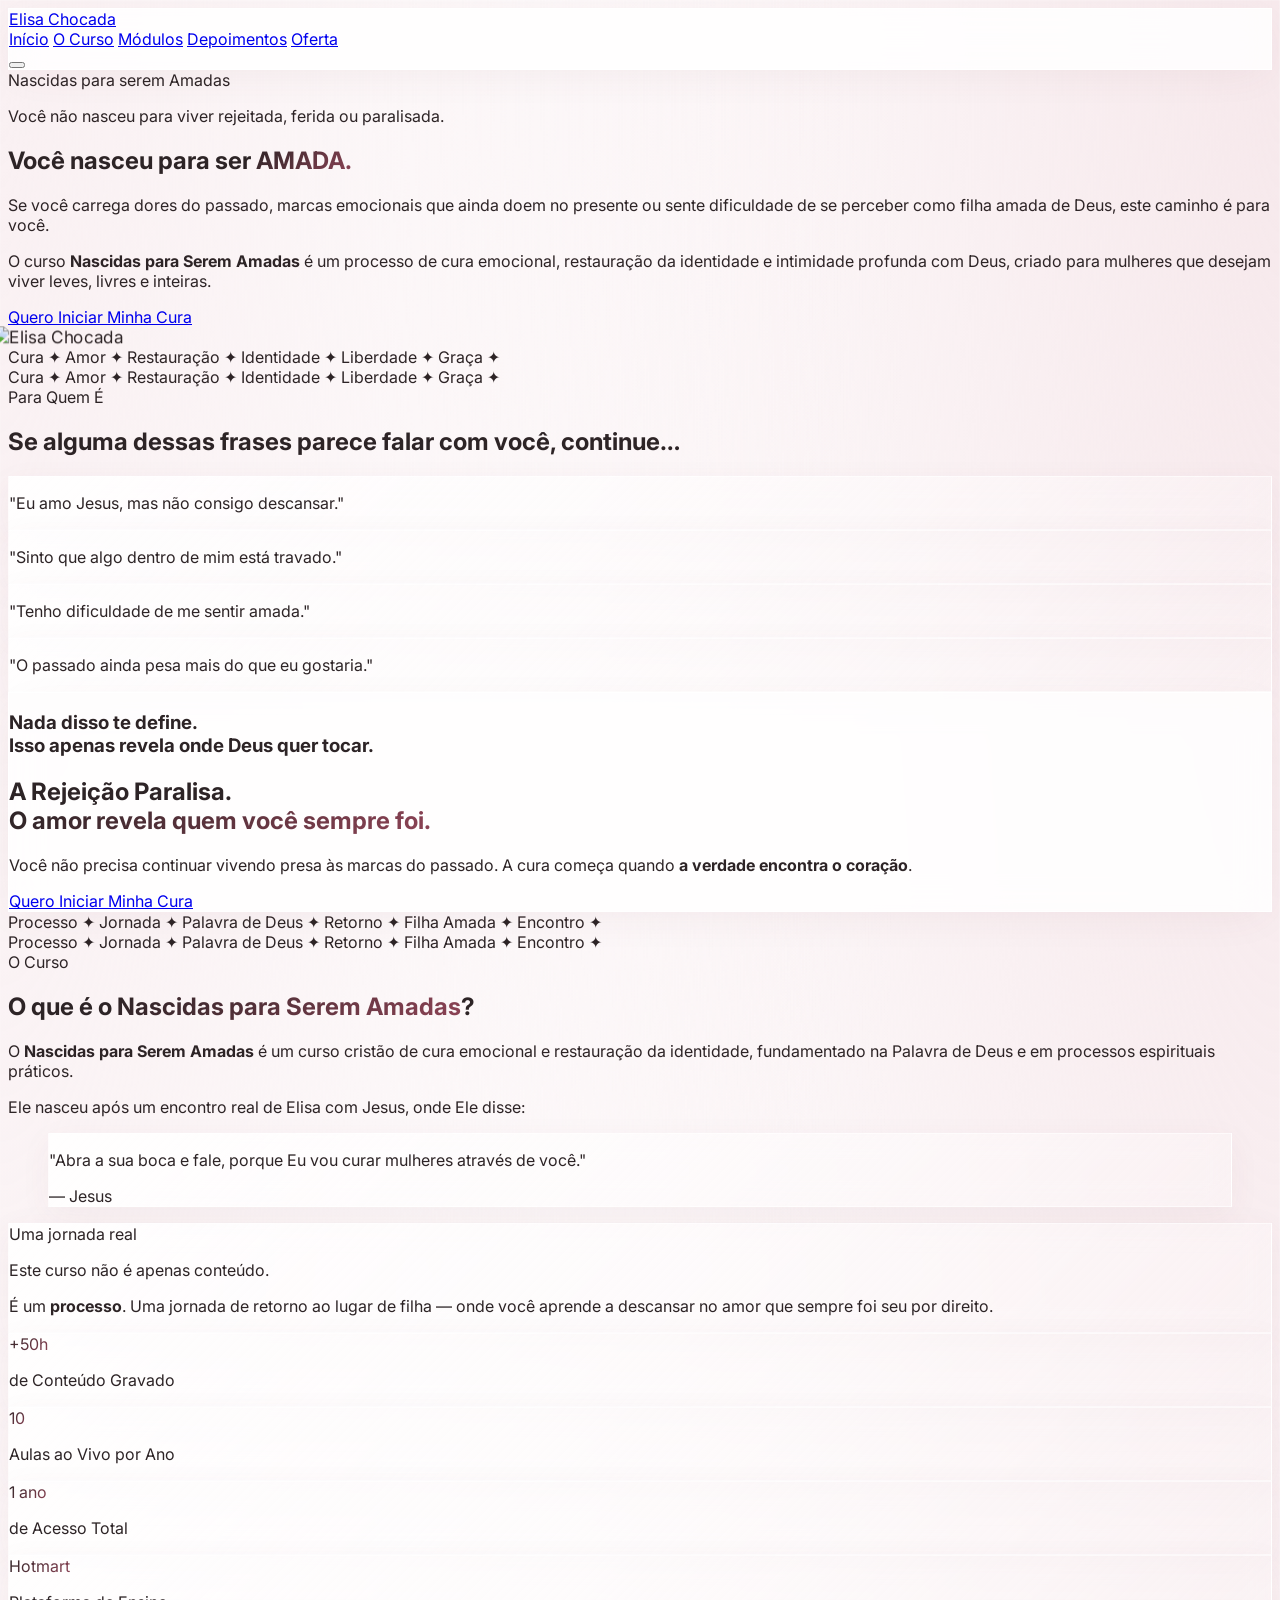
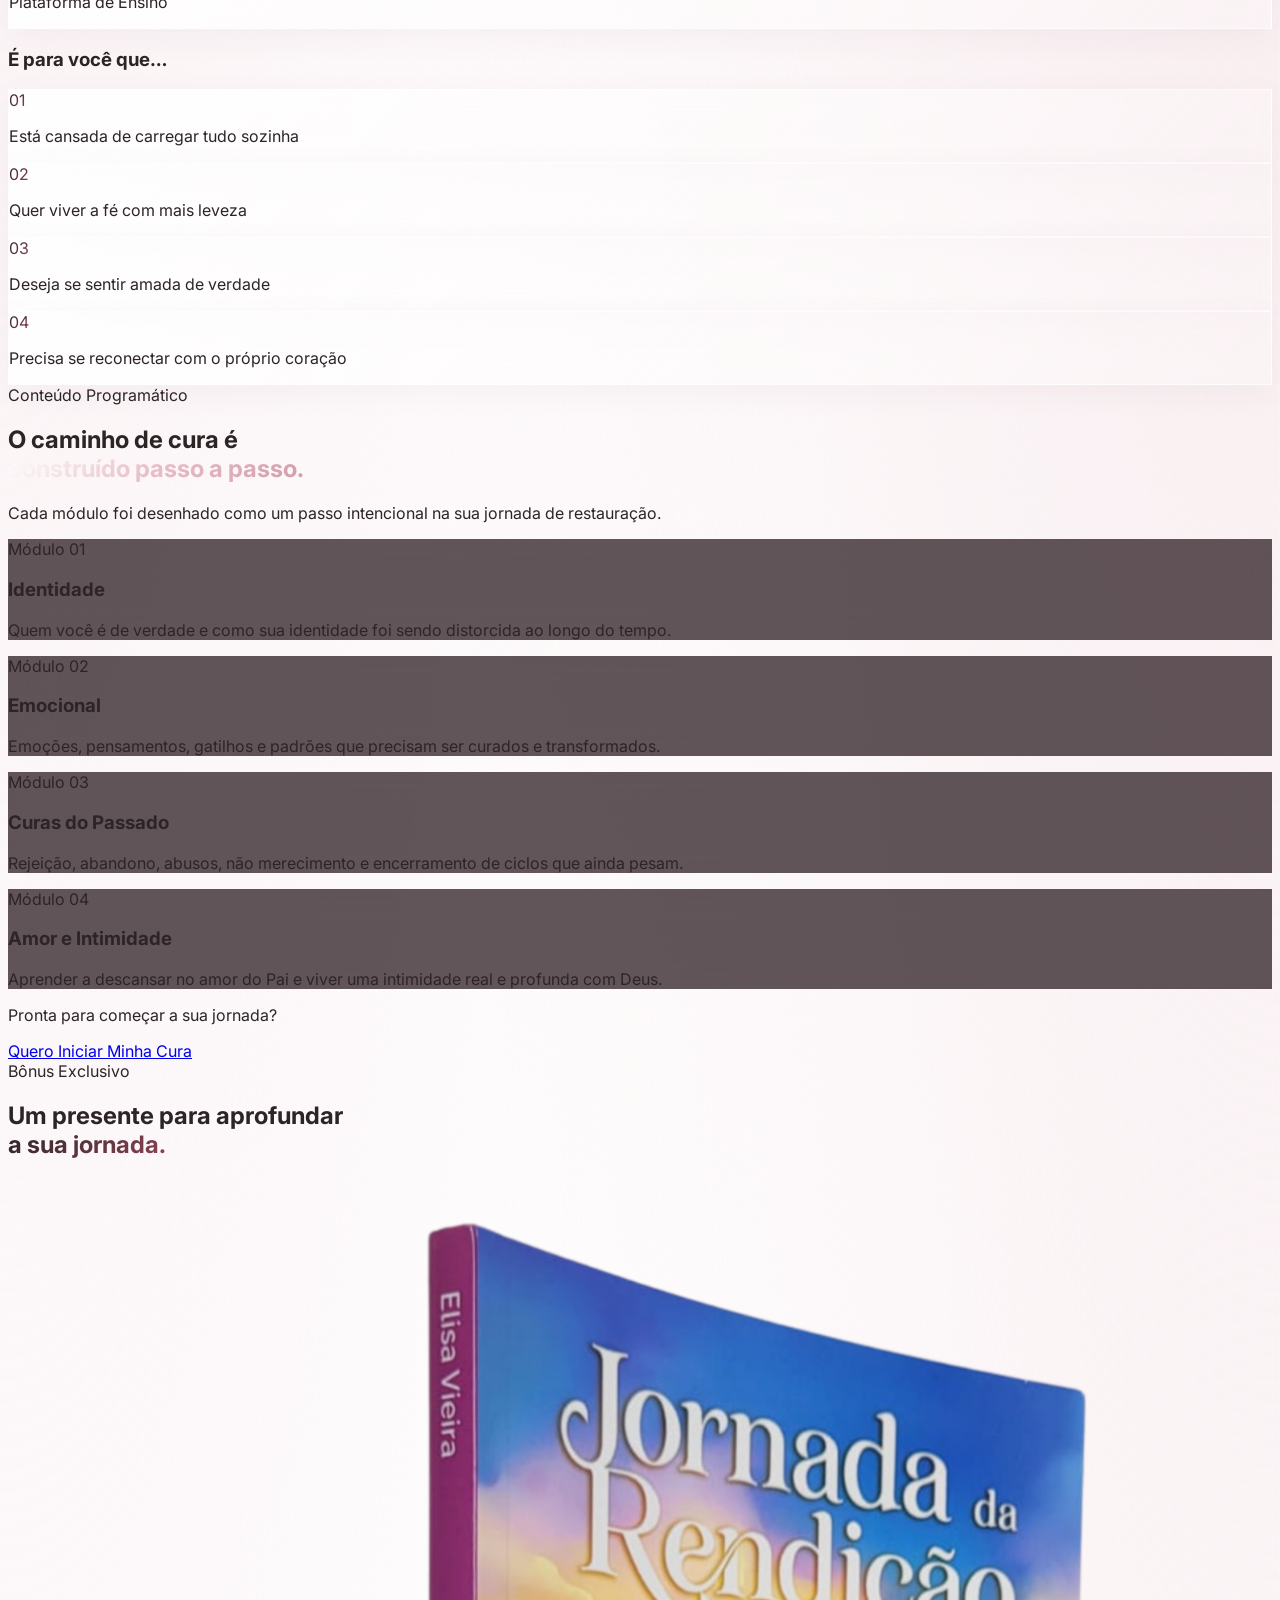
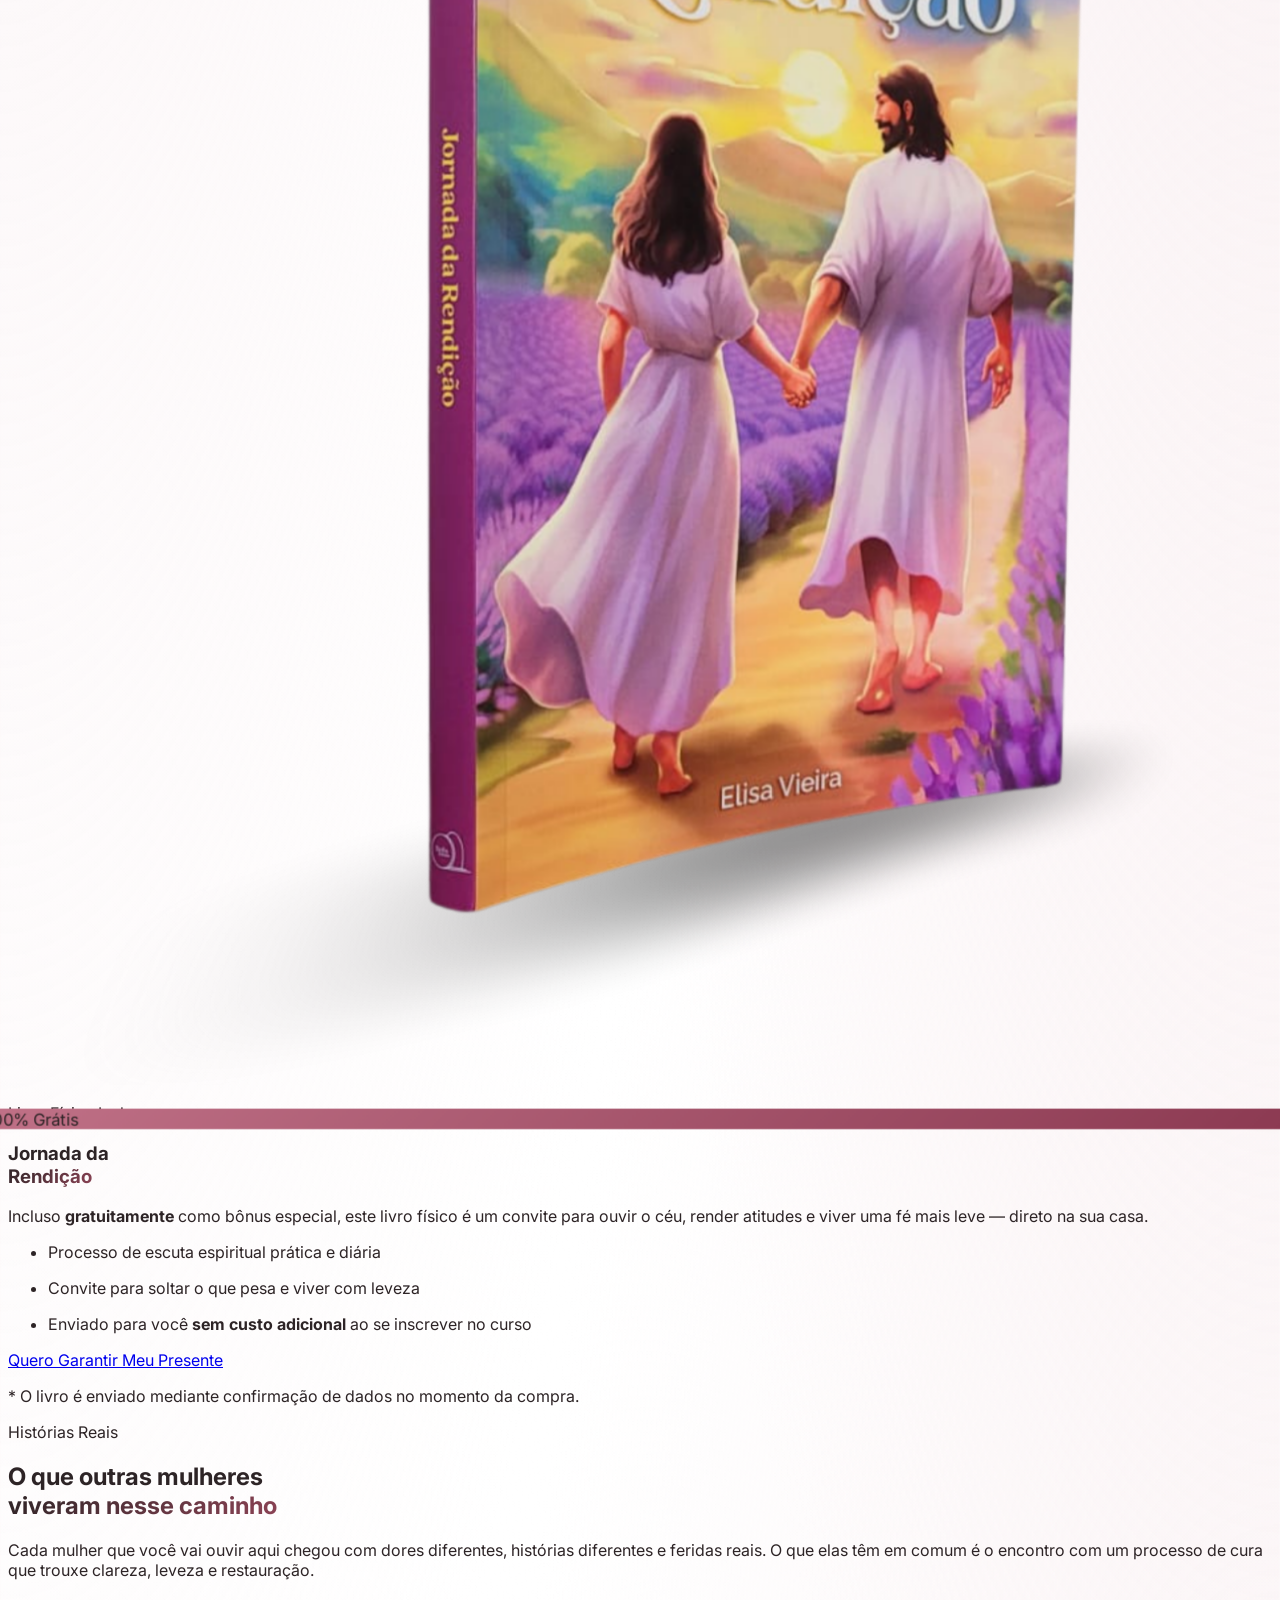
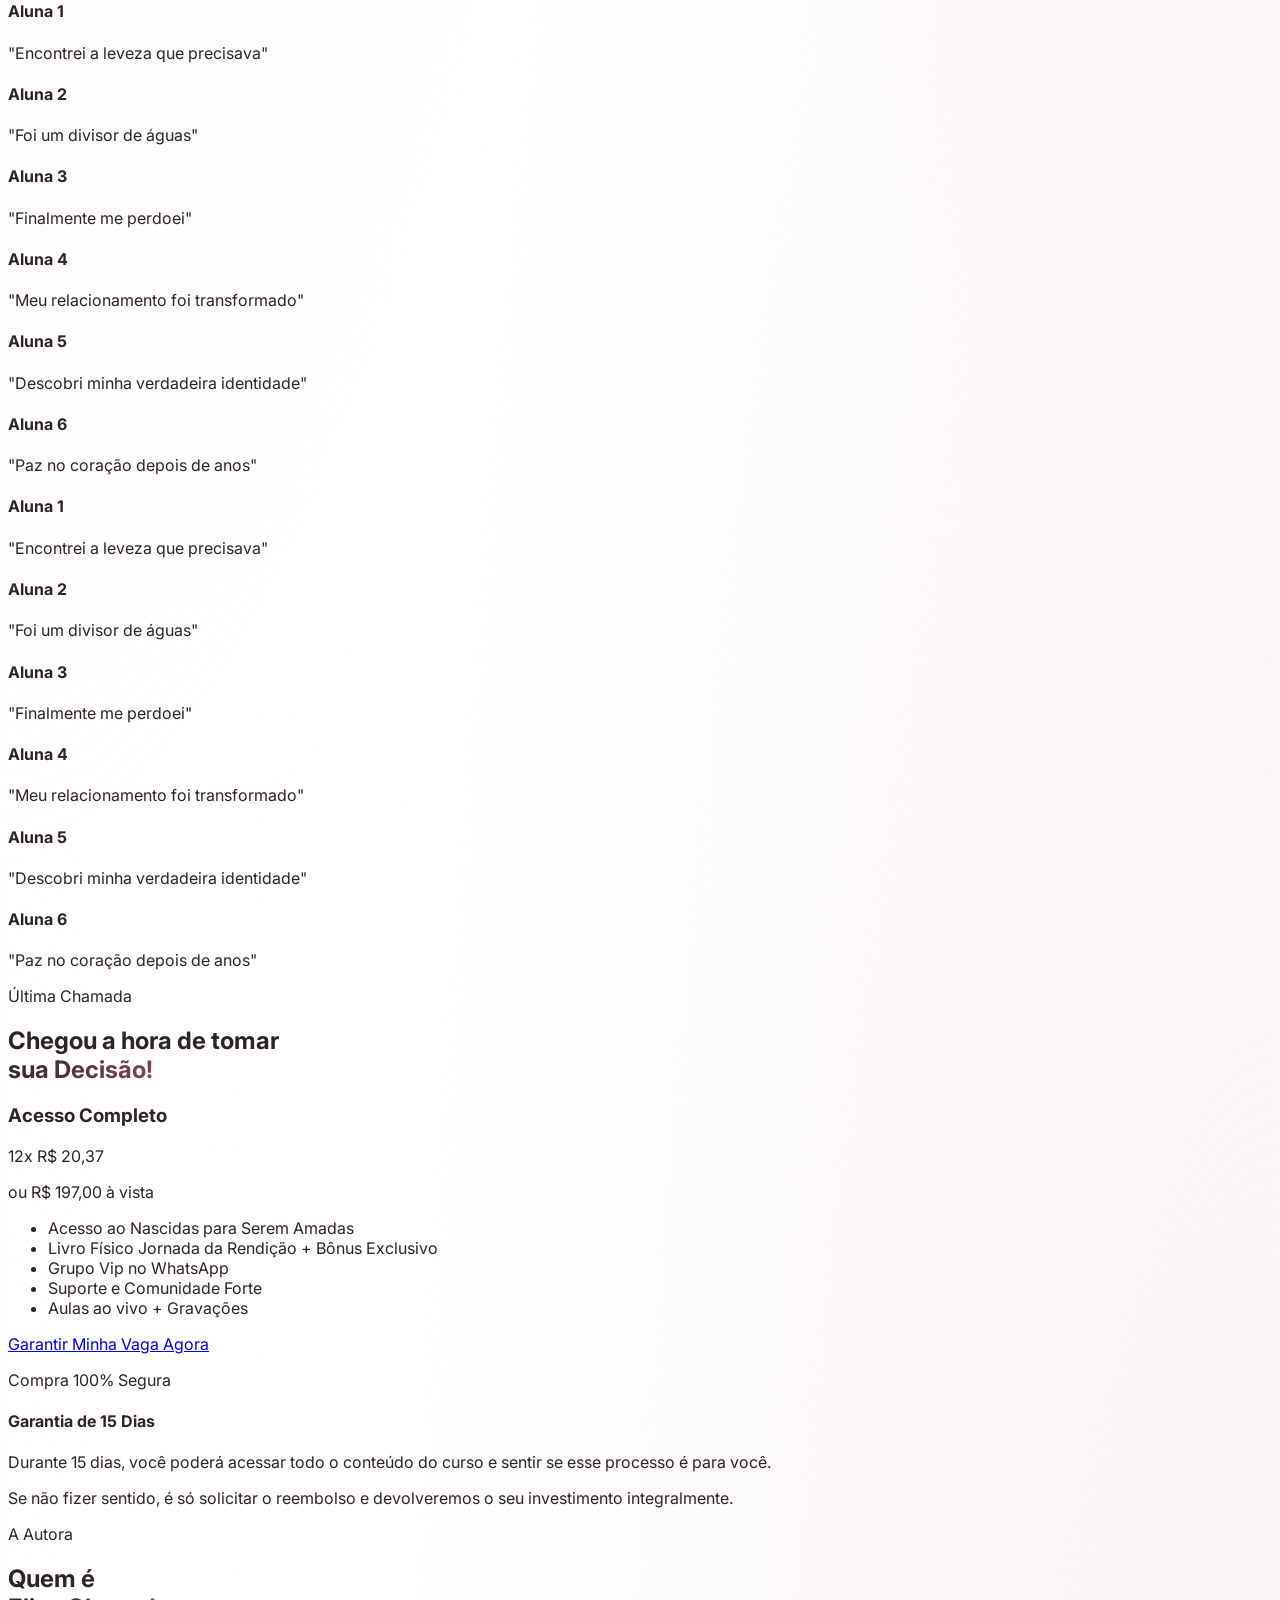
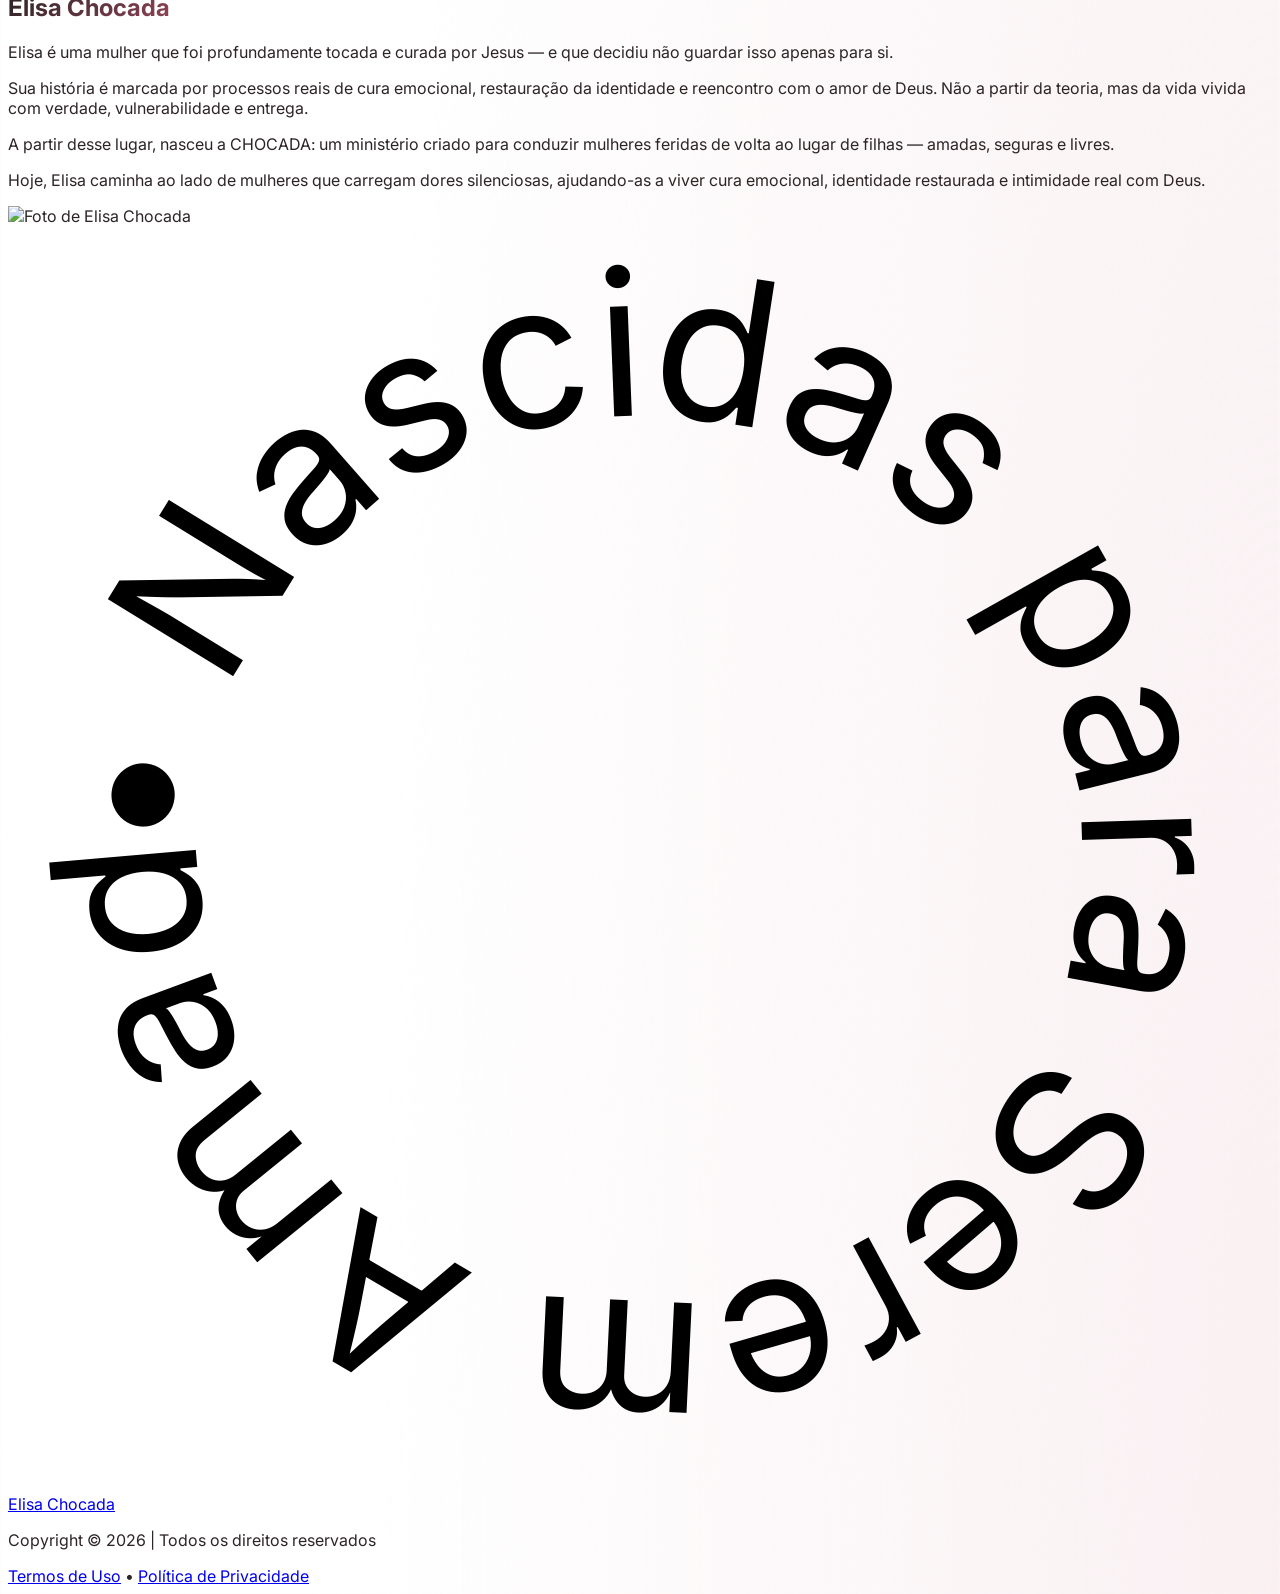
==== commit 979f89e4: "sitecommudançanoicone" ====
--- a/elisachocada.com.br/index.html
+++ b/elisachocada.com.br/index.html
@@ -1,4 +1,4 @@
-﻿<!DOCTYPE html>
+<!DOCTYPE html>
 <html lang="pt-BR" class="scroll-smooth">
 <head>
     <meta charset="utf-8"/>
@@ -1228,8 +1228,8 @@
                         <div class="absolute -bottom-6 -left-6 w-24 h-24 bg-white rounded-full p-2 shadow-xl border border-writer-100 animate-[spin_20s_linear_infinite]">
                             <svg viewBox="0 0 100 100" class="w-full h-full text-writer-600">
                                 <path id="textPath" d="M 50, 50 m -35, 0 a 35,35 0 1,1 70,0 a 35,35 0 1,1 -70,0" fill="transparent" />
-                                <text class="text-[15px] font-sans font-bold tracking-widest uppercase">
-                                    <textPath href="#textPath" startOffset="0%">• Jornada da Rendição • Jornada da Rendição</textPath>
+                                <text class="text-[12px] font-sans font-bold tracking-widest uppercase">
+                                    <textPath href="#textPath" startOffset="0%">• Nascidas para Serem Amadas • Nascidas para Serem Amadas</textPath>
                                 </text>
                             </svg>
                         </div>
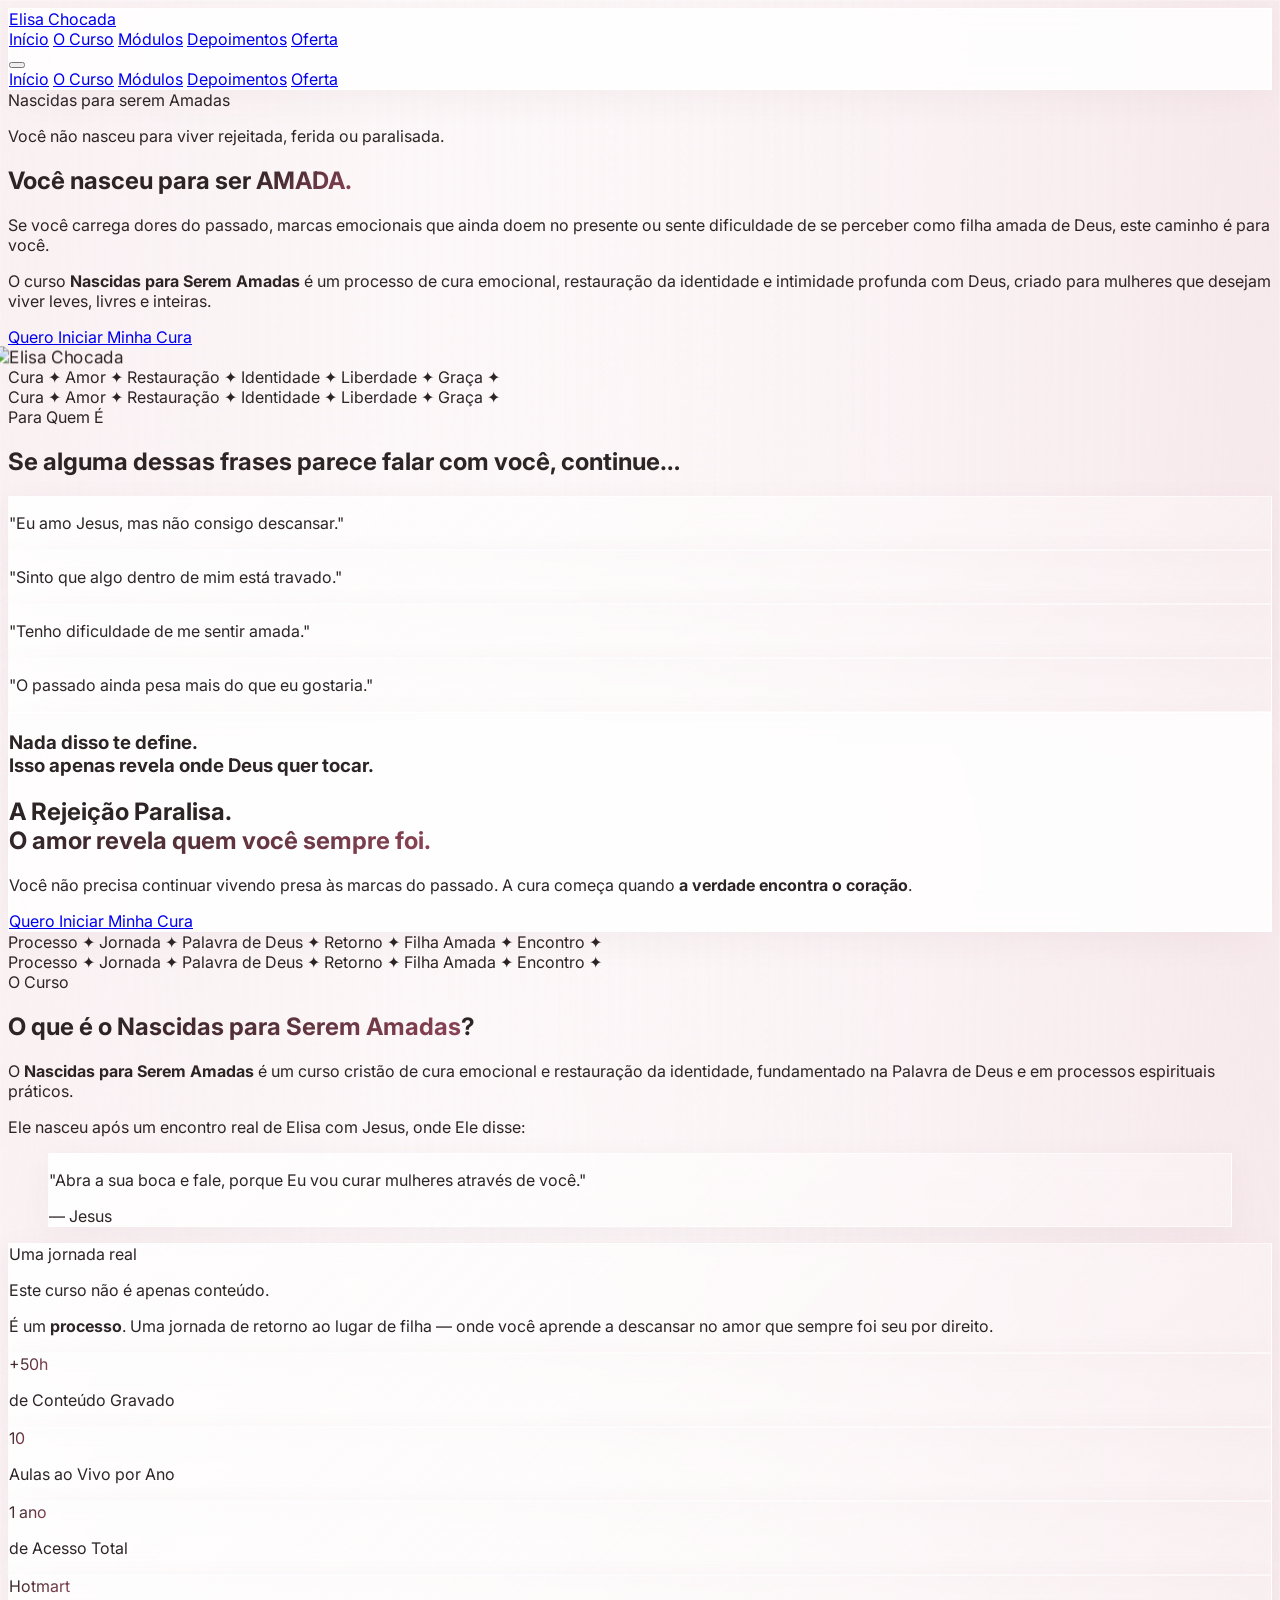
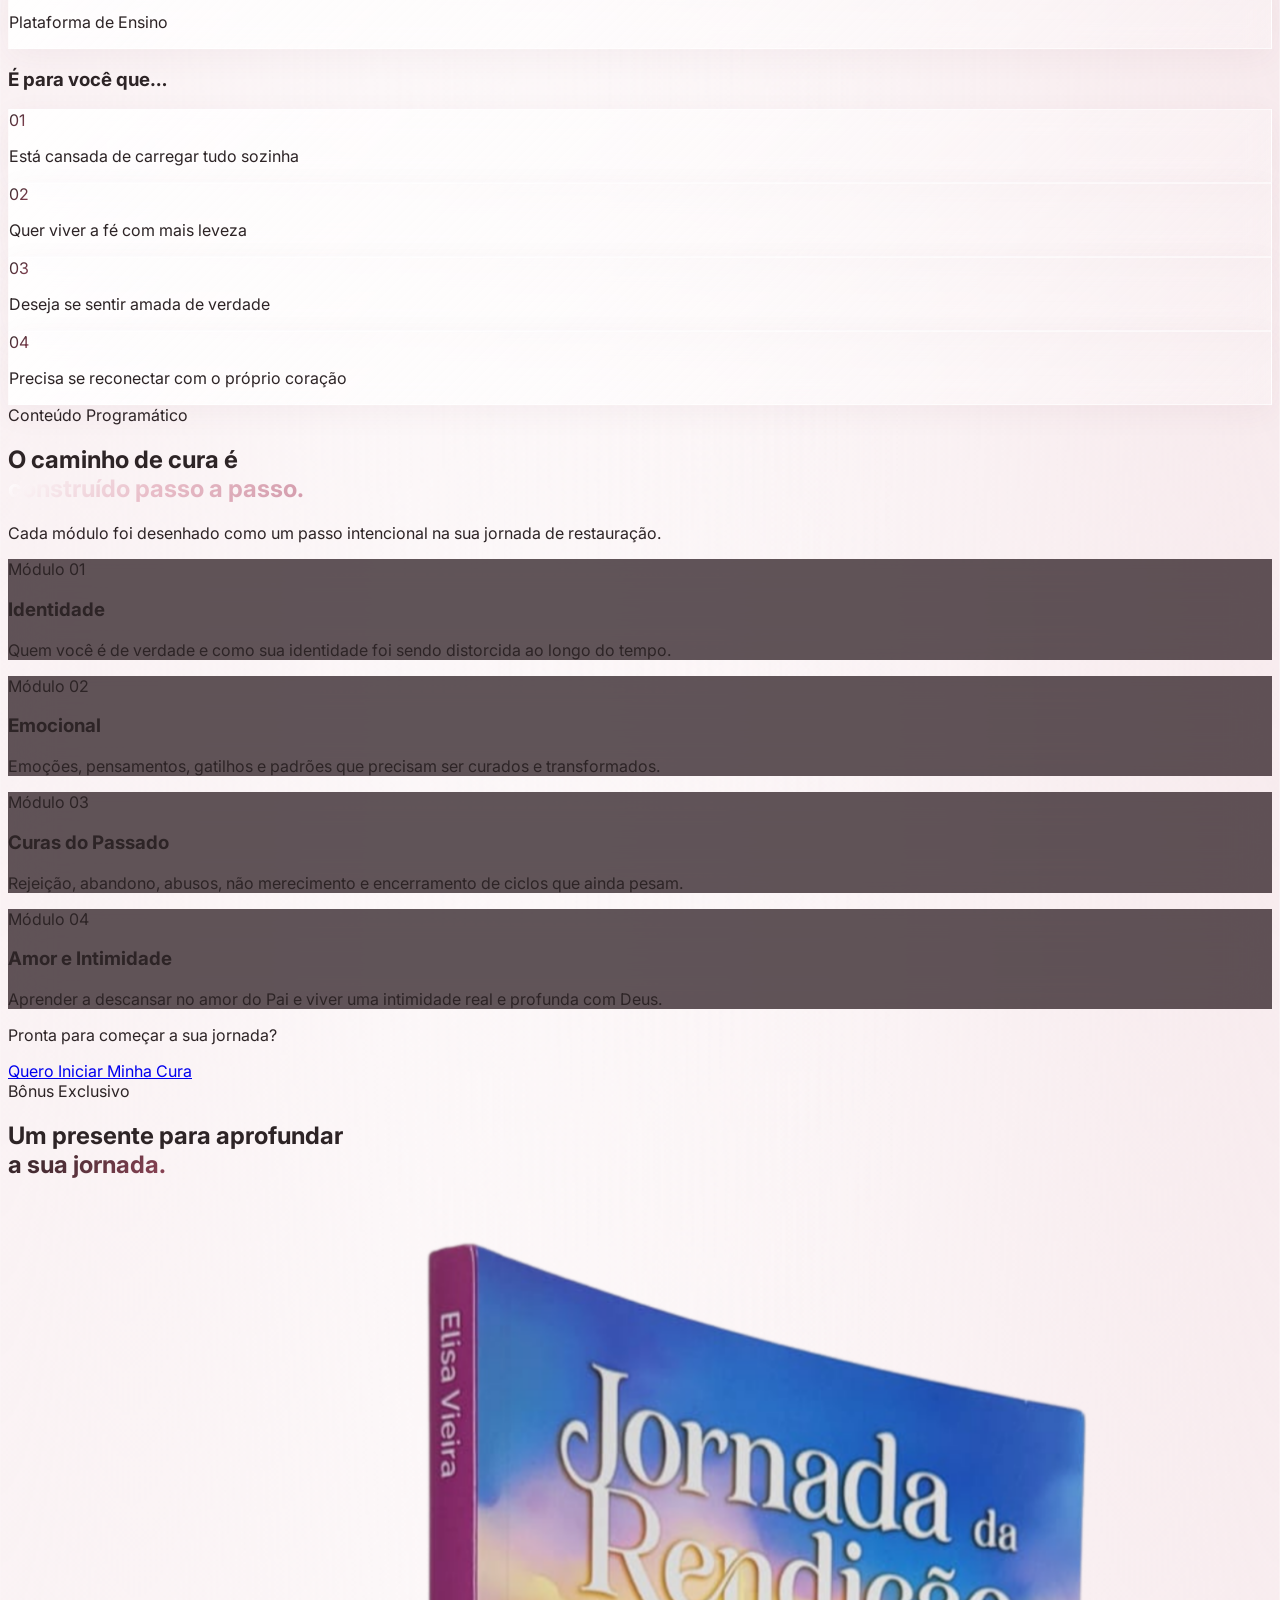
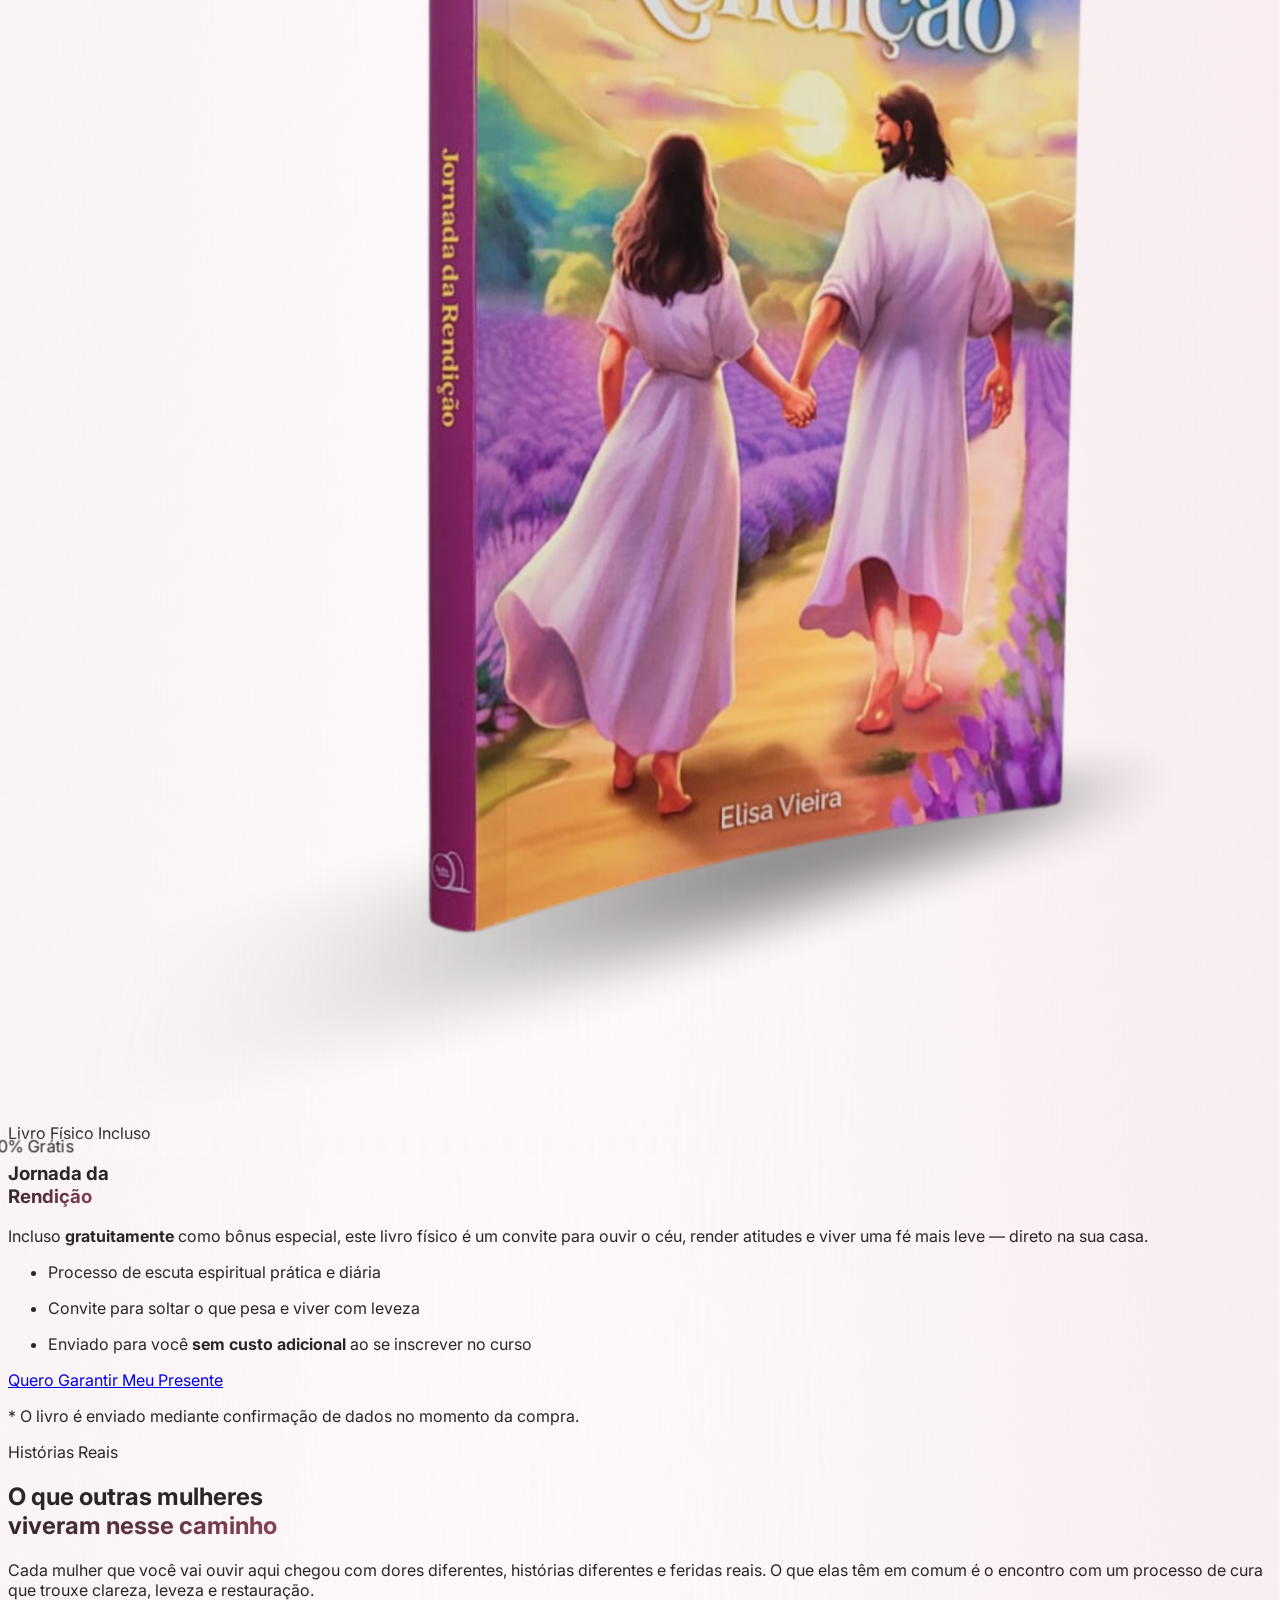
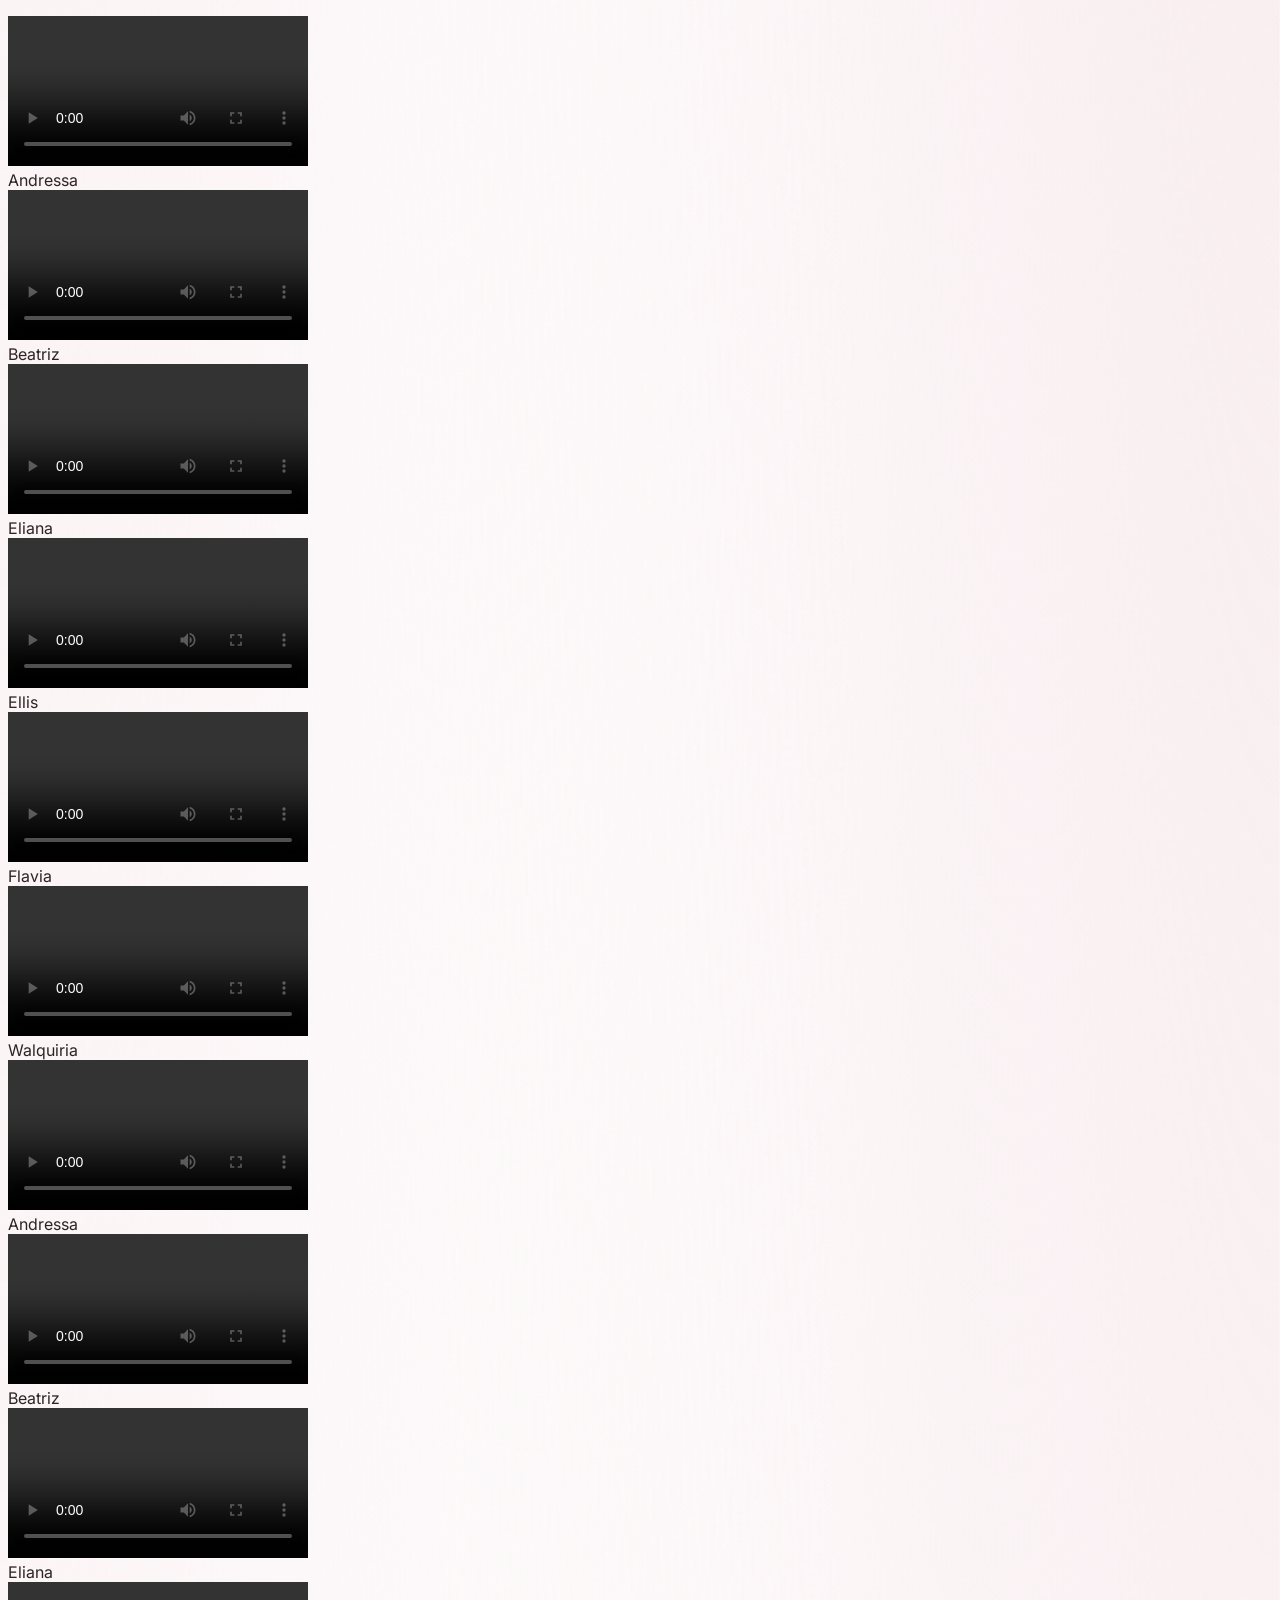
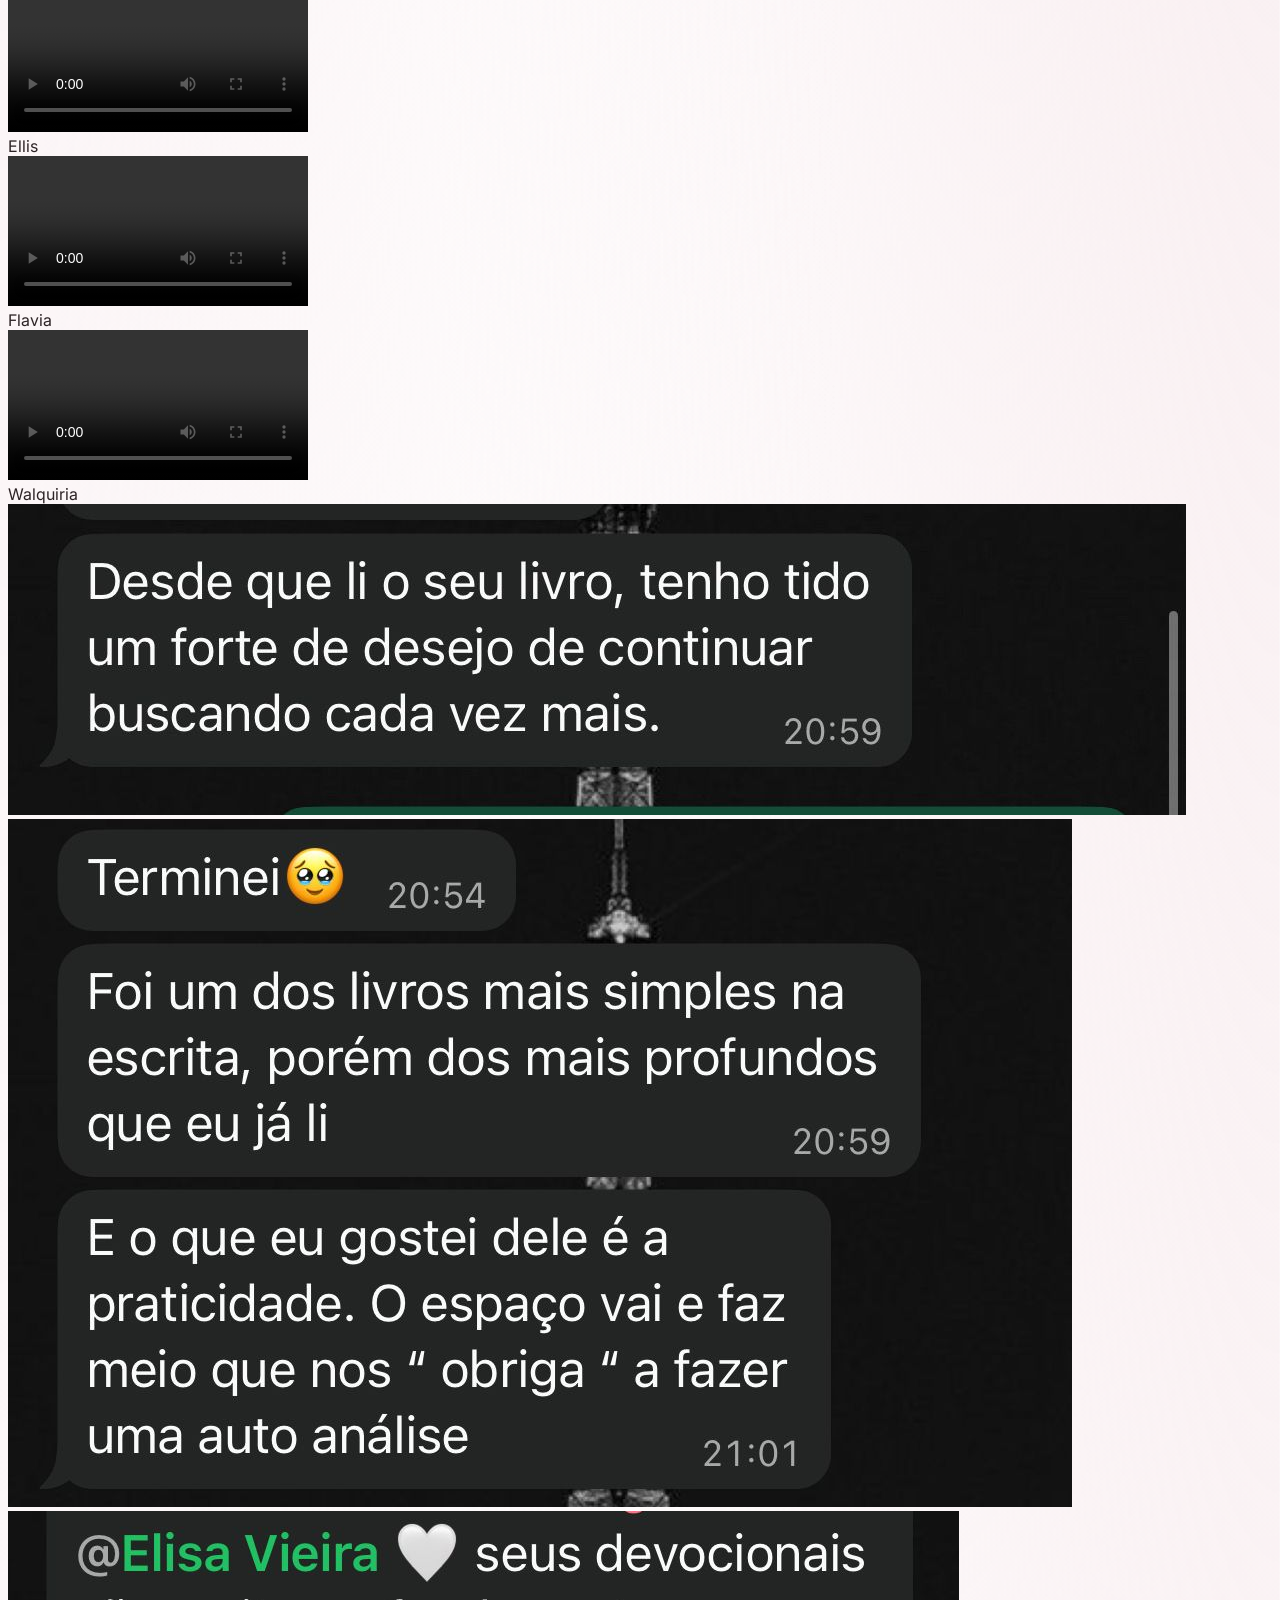
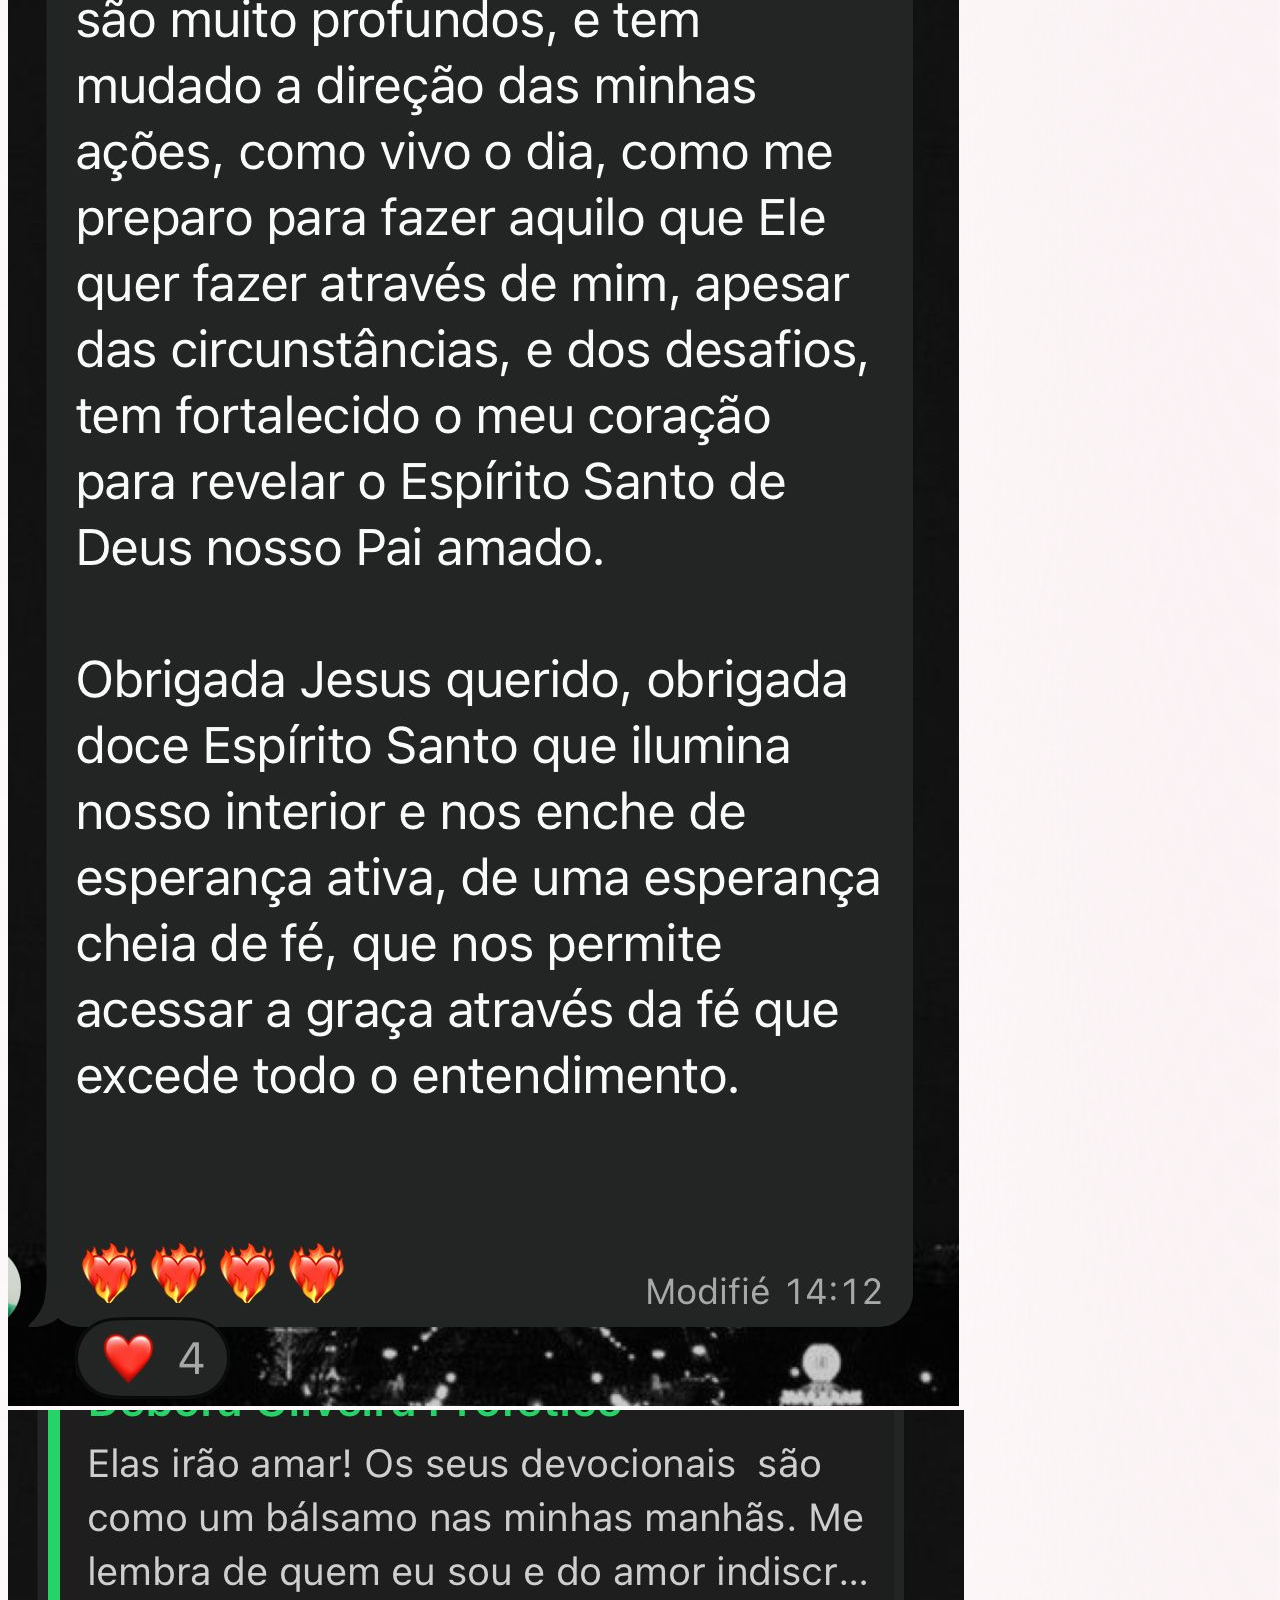
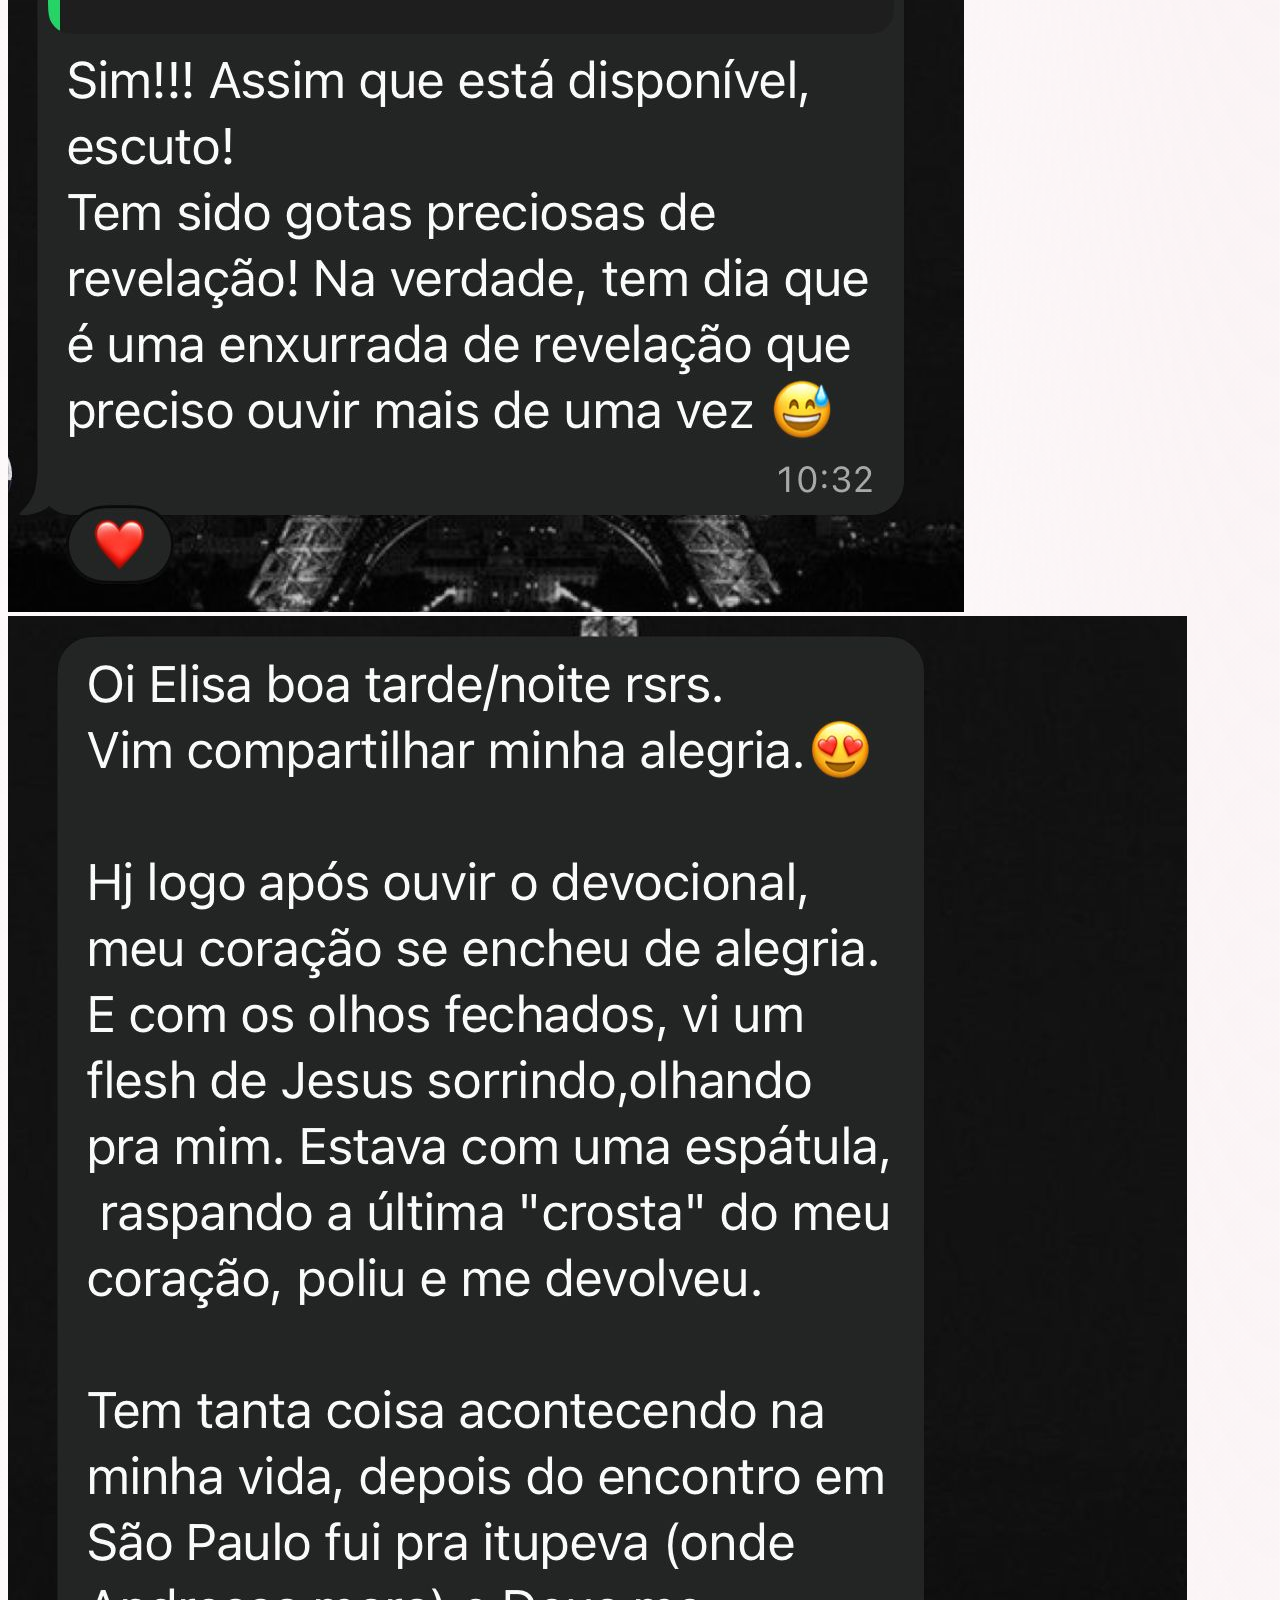
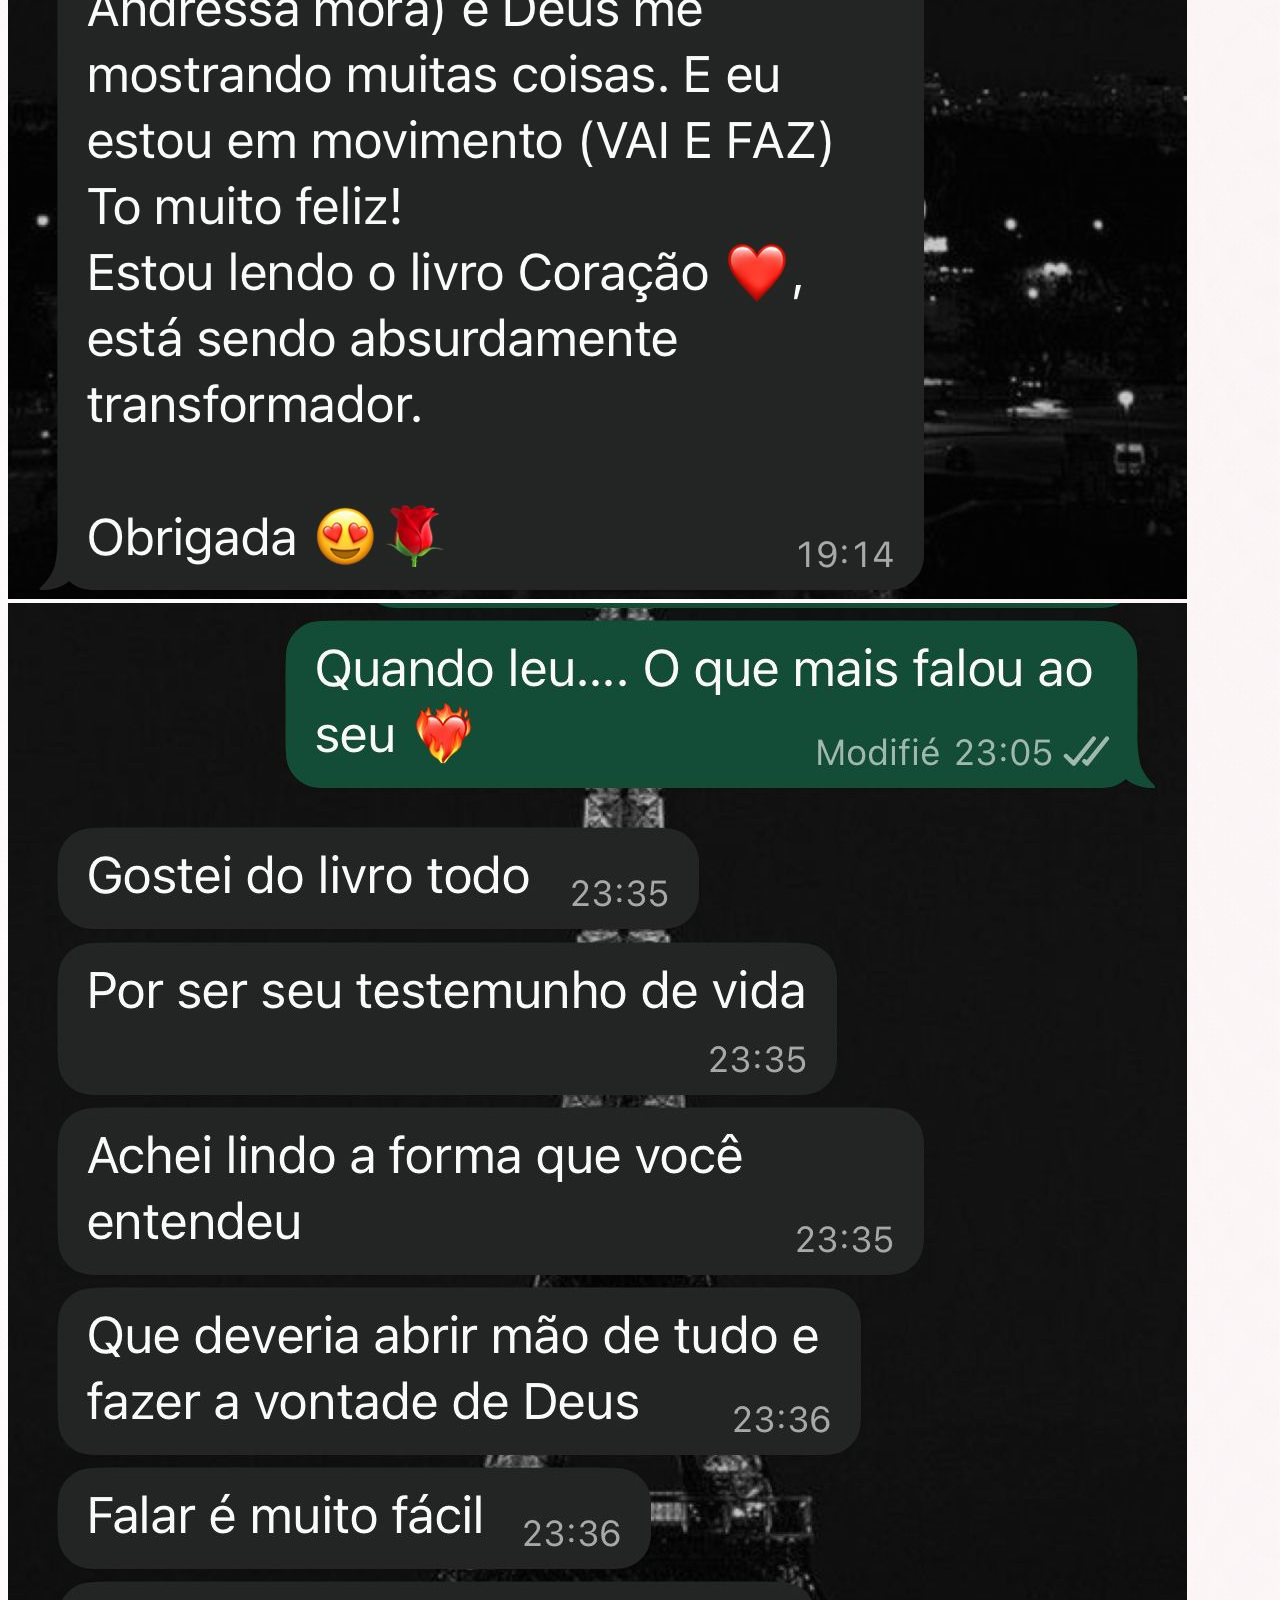
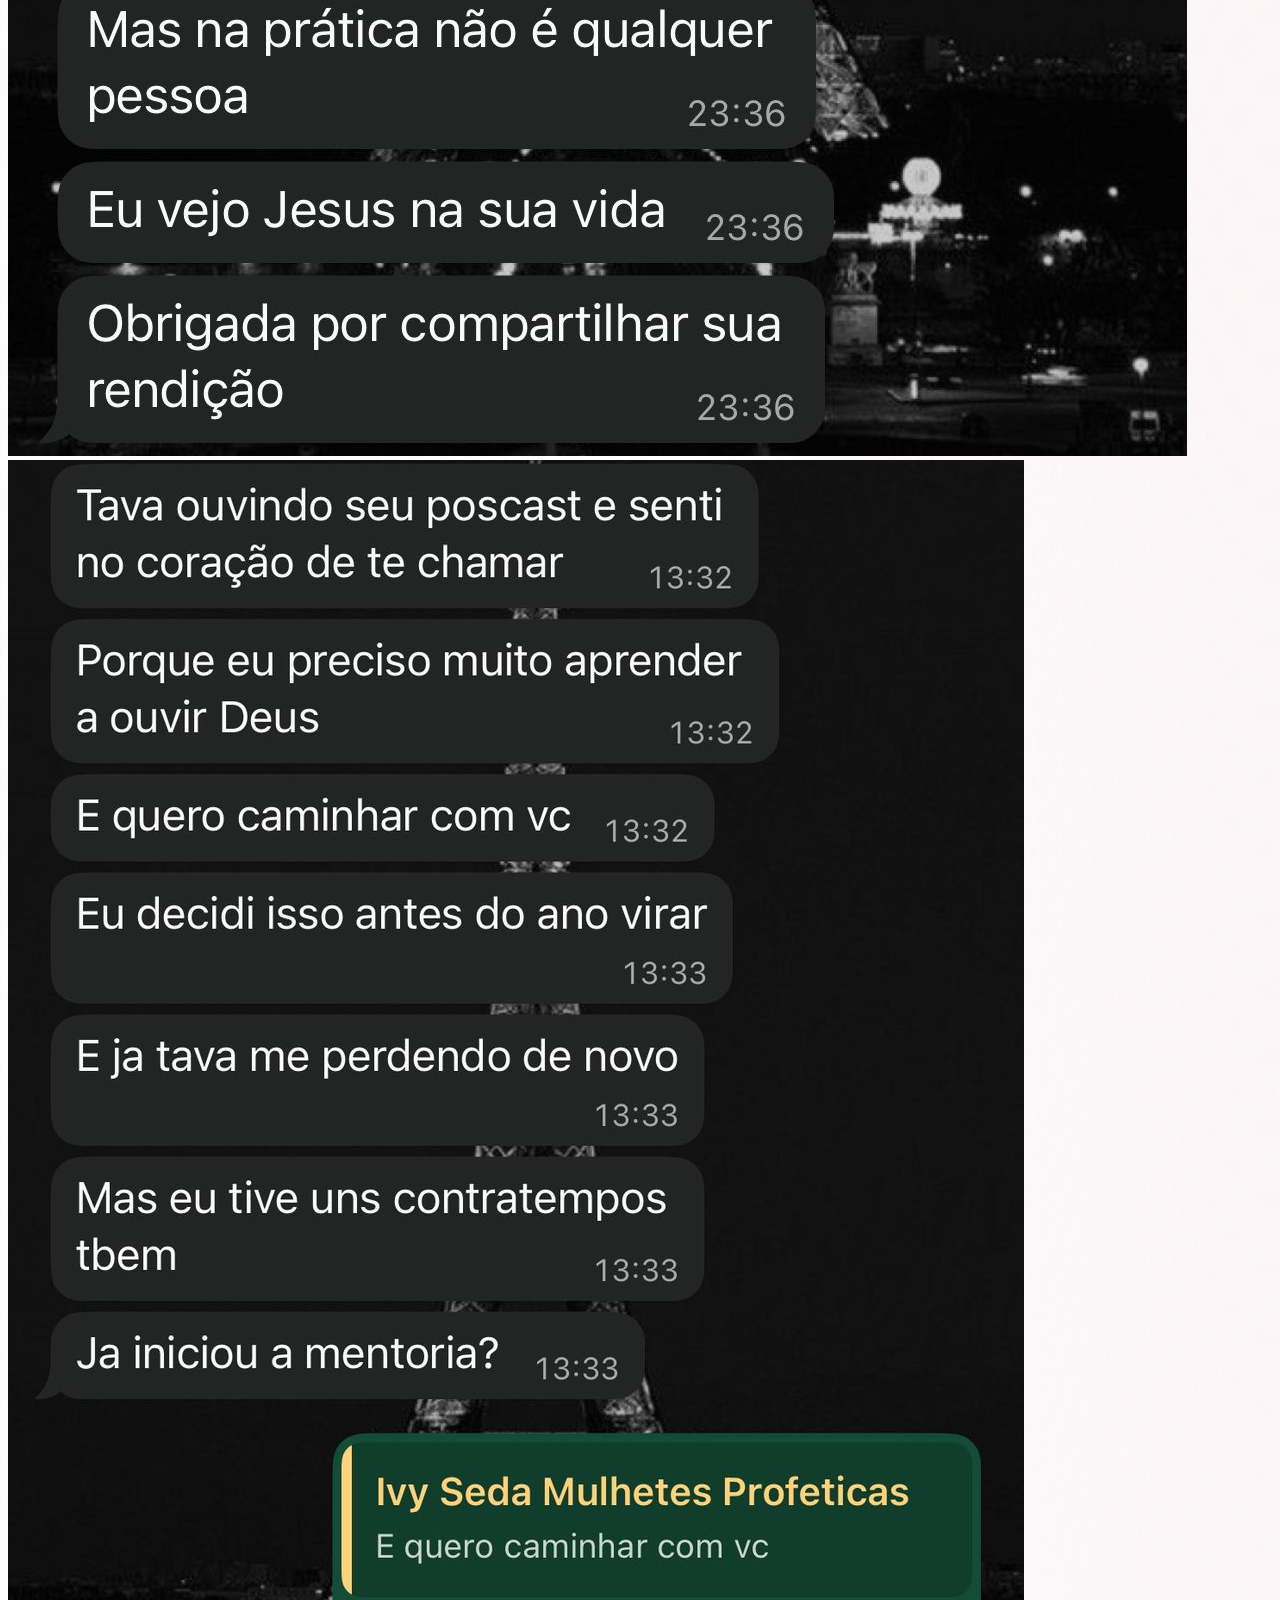
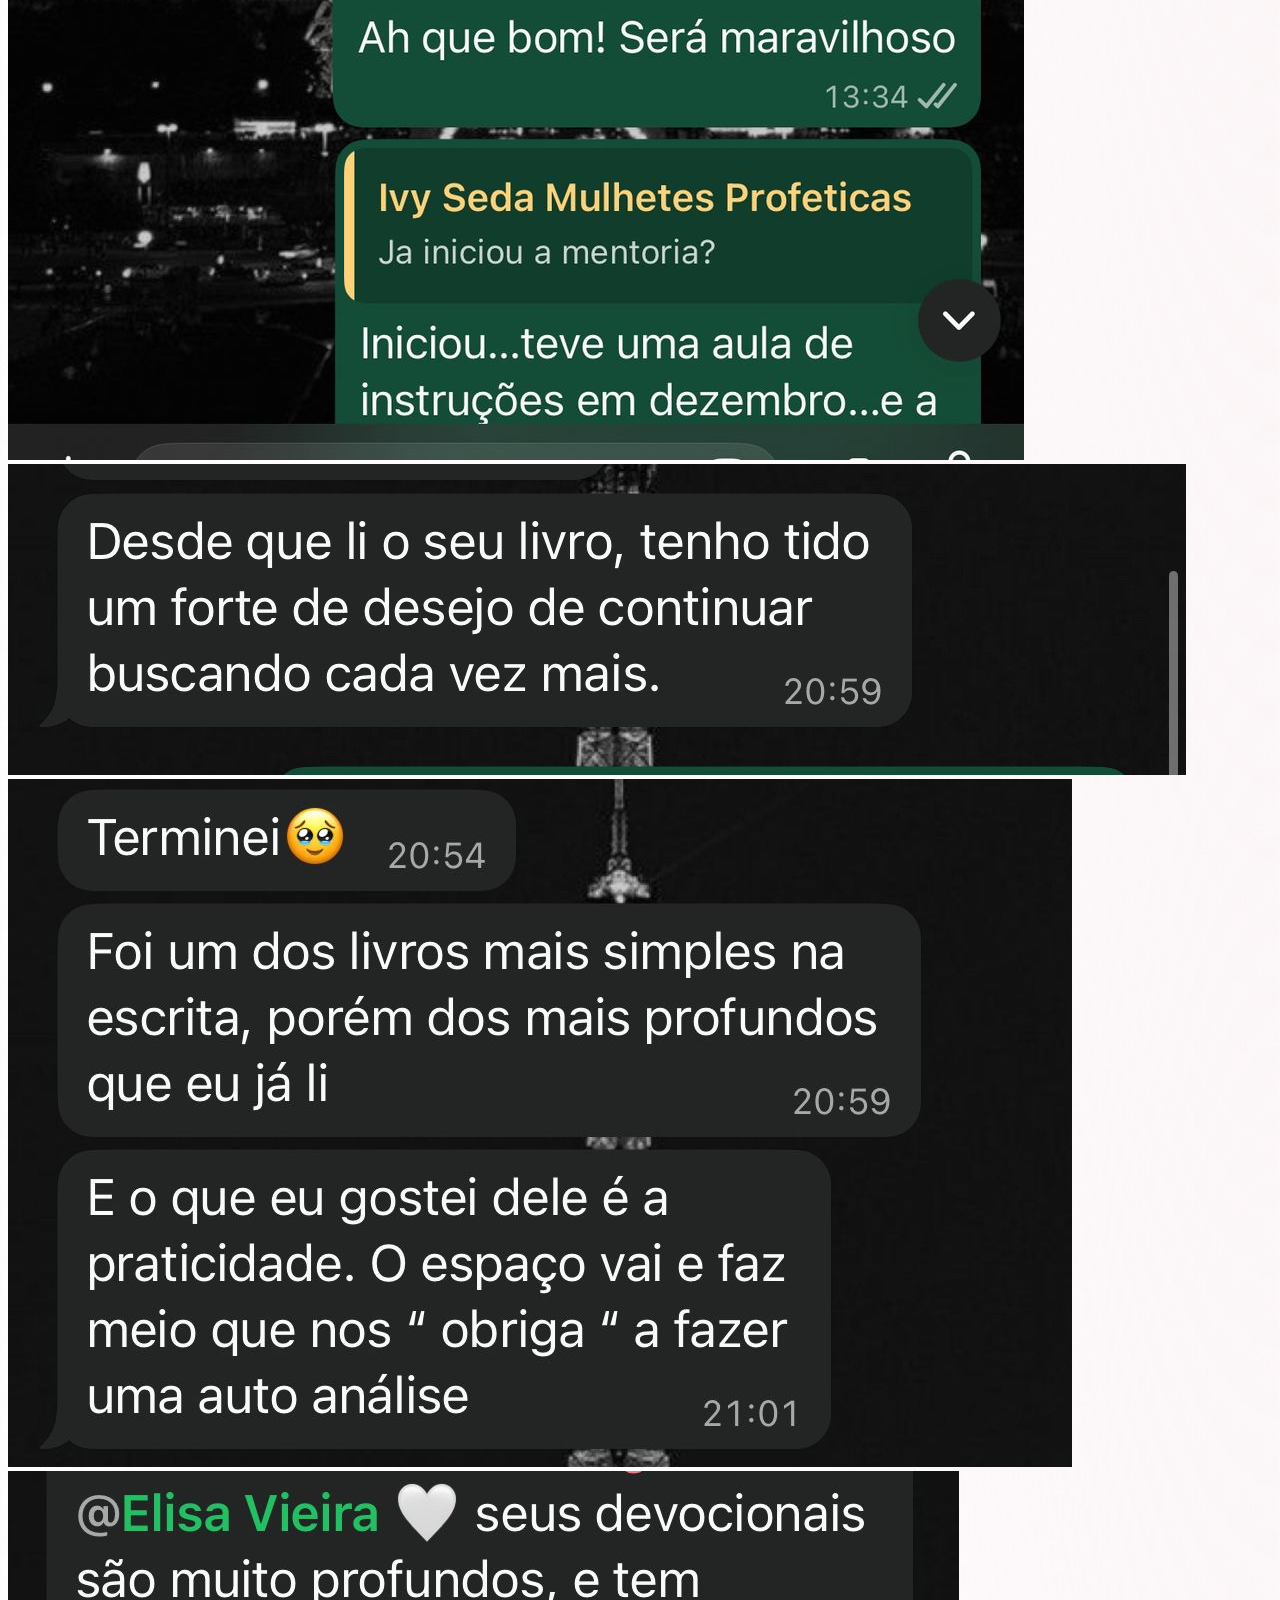
==== commit 69c3bd8f: "site completo" ====
--- a/elisachocada.com.br/index.html
+++ b/elisachocada.com.br/index.html
@@ -79,12 +79,54 @@
                 <a href="#oferta" class="text-writer-800/60 hover:text-writer-800 transition-colors hidden lg:block">Oferta</a>
             </nav>
             
-            <!-- Mobile Menu Icon -->
-            <button class="md:hidden text-writer-dark">
+            <!-- Mobile Menu Button -->
+            <button id="mobile-menu-btn" class="md:hidden text-writer-dark p-2 -mr-2 transition-transform active:scale-95">
                 <i data-lucide="menu" class="w-6 h-6"></i>
             </button>
         </div>
+        
+        <!-- Mobile Menu Drawer -->
+        <div id="mobile-menu" class="md:hidden absolute top-full left-0 w-full bg-writer-50/95 backdrop-blur-md border-b border-writer-200/50 shadow-glass overflow-hidden transition-all duration-300 max-h-0 opacity-0">
+            <nav class="flex flex-col px-8 py-6 gap-6 text-sm font-medium tracking-widest uppercase items-center text-center">
+                <a href="#hero" class="mobile-menu-link text-writer-800/80 hover:text-writer-800 transition-colors w-full">Início</a>
+                <a href="#sobre-o-curso" class="mobile-menu-link text-writer-800/80 hover:text-writer-800 transition-colors w-full">O Curso</a>
+                <a href="#conteudo" class="mobile-menu-link text-writer-800/80 hover:text-writer-800 transition-colors w-full">Módulos</a>
+                <a href="#depoimentos" class="mobile-menu-link text-writer-800/80 hover:text-writer-800 transition-colors w-full">Depoimentos</a>
+                <a href="#oferta" class="mobile-menu-link text-writer-800/80 hover:text-writer-800 transition-colors w-full">Oferta</a>
+            </nav>
+        </div>
     </header>
+
+    <!-- Mobile Menu Script -->
+    <script>
+        document.addEventListener('DOMContentLoaded', () => {
+            const btn = document.getElementById('mobile-menu-btn');
+            const menu = document.getElementById('mobile-menu');
+            const links = document.querySelectorAll('.mobile-menu-link');
+            
+            let isOpen = false;
+            
+            const toggleMenu = () => {
+                isOpen = !isOpen;
+                if(isOpen) {
+                    menu.classList.remove('max-h-0', 'opacity-0');
+                    menu.classList.add('max-h-96', 'opacity-100');
+                    btn.innerHTML = '<i data-lucide="x" class="w-6 h-6"></i>';
+                    lucide.createIcons();
+                } else {
+                    menu.classList.add('max-h-0', 'opacity-0');
+                    menu.classList.remove('max-h-96', 'opacity-100');
+                    btn.innerHTML = '<i data-lucide="menu" class="w-6 h-6"></i>';
+                    lucide.createIcons();
+                }
+            };
+            
+            btn.addEventListener('click', toggleMenu);
+            links.forEach(link => link.addEventListener('click', () => {
+                if(isOpen) toggleMenu();
+            }));
+        });
+    </script>
 
     <!-- Hero Section (Full Width) -->
     <section id="hero" class="relative w-full pt-12 pb-28 hero-flashlight overflow-hidden">
@@ -764,14 +806,33 @@
 
                             <!-- Main Book Face Image -->
                             <img src="assets/livro_bonus.png" alt="Livro Jornada da Rendição" 
-                                 class="relative w-72 lg:w-[28rem] xl:w-[32rem] object-contain drop-shadow-[0_30px_50px_rgba(0,0,0,0.25)] group-hover:drop-shadow-[0_40px_60px_rgba(192,113,135,0.35)] transition-all duration-500"
+                                 class="relative w-52 sm:w-64 md:w-72 lg:w-[28rem] xl:w-[32rem] object-contain drop-shadow-[0_30px_50px_rgba(0,0,0,0.25)] group-hover:drop-shadow-[0_40px_60px_rgba(192,113,135,0.35)] transition-all duration-500"
                                  style="transform: translateZ(10px);">
 
-                            <!-- Floating badge -->
-                            <div class="absolute -top-2 -right-2 lg:-top-6 lg:-right-6 w-16 h-16 rounded-full shadow-elegant flex flex-col items-center justify-center text-center z-30 border-2 border-white transition-transform duration-500 hover:scale-110" 
-                                 style="background: linear-gradient(135deg, #c07187 0%, #8c3a52 100%); transform: translateZ(40px);">
-                                <span class="text-[0.45rem] font-bold uppercase tracking-wider text-white/80 leading-none">100%</span>
-                                <span class="text-[0.6rem] font-bold text-white leading-none mt-0.5">Grátis</span>
+                            <!-- Floating badge - Elegant & Animated -->
+                            <div class="absolute -top-4 -right-2 sm:-top-6 sm:-right-6 lg:-top-10 lg:-right-12 w-24 h-24 sm:w-28 sm:h-28 lg:w-36 lg:h-36 z-30 group/badge hover:scale-105 transition-transform duration-700" 
+                                 style="transform: translateZ(50px);">
+                                 
+                                <!-- Ambient glow footprint -->
+                                <div class="absolute inset-0 bg-writer-500/40 rounded-full blur-xl group-hover/badge:blur-2xl group-hover/badge:bg-writer-400/50 transition-all duration-700"></div>
+                                
+                                <!-- Outer wrapper with rotating conic border -->
+                                <div class="absolute inset-0 rounded-full bg-writer-400 overflow-hidden shadow-elegant">
+                                    <div class="absolute inset-[-150%] animate-[spin_4s_linear_infinite] bg-[conic-gradient(from_90deg_at_50%_50%,transparent_0%,transparent_80%,#ffffff_100%)] opacity-70 group-hover/badge:opacity-100 transition-opacity duration-500"></div>
+                                    <!-- Inner layer masking the conic gradient so it acts like a border -->
+                                    <div class="absolute inset-[3px] rounded-full" style="background: linear-gradient(135deg, #c07187 0%, #8c3a52 100%);"></div>
+                                </div>
+                                
+                                <!-- Inner Glass Ring & Content -->
+                                <div class="absolute inset-[6px] sm:inset-[8px] lg:inset-[10px] rounded-full border border-white/30 flex flex-col items-center justify-center text-center shadow-inner-elegant overflow-hidden" style="background: radial-gradient(circle at top left, rgba(255,255,255,0.15), transparent 60%);">
+                                    <!-- Light sweep on hover -->
+                                    <div class="absolute inset-0 bg-gradient-to-tr from-transparent via-white/40 to-transparent -translate-x-[100%] group-hover/badge:translate-x-[100%] transition-transform duration-[1.2s] ease-in-out"></div>
+                                    
+                                    <div class="relative z-10 flex flex-col items-center justify-center transform group-hover/badge:-translate-y-0.5 transition-transform duration-500 pt-1 lg:pt-2">
+                                        <span class="text-[0.65rem] sm:text-[0.75rem] lg:text-[0.9rem] font-bold uppercase tracking-[0.2em] text-white/95 leading-none mb-1.5 drop-shadow-sm">100%</span>
+                                        <span class="text-xl sm:text-2xl lg:text-[2rem] font-serif italic text-white leading-none drop-shadow-md">Grátis</span>
+                                    </div>
+                                </div>
                             </div>
                         </div>
                     </div>
@@ -859,213 +920,185 @@
                 </p>
             </div>
 
-            <!-- Videos Carousel -->
+            <!-- Videos & Prints Carousel -->
             <div class="relative w-[100vw] ml-[calc(50%-50vw)] overflow-hidden py-4 lg:py-10">
                 <!-- Fade edges -->
                 <div class="absolute left-0 top-0 bottom-0 w-12 lg:w-48 bg-gradient-to-r from-writer-50 to-transparent z-30 pointer-events-none"></div>
                 <div class="absolute right-0 top-0 bottom-0 w-12 lg:w-48 bg-gradient-to-l from-writer-50 to-transparent z-30 pointer-events-none"></div>
                 
-                <div class="flex w-max animate-marquee-slow hover:[animation-play-state:paused]">
+                <!-- Track 1: Videos -->
+                <div class="flex w-max animate-marquee-slow hover:[animation-play-state:paused] pb-8">
                     <!-- Block 1 -->
                     <div class="flex gap-6 lg:gap-8 px-3 lg:px-4">
-                        
-                        <!-- Video Card 1 -->
-                        <div class="w-64 lg:w-80 shrink-0 group relative aspect-[9/16] rounded-2xl overflow-hidden cursor-pointer shadow-md hover:shadow-[0_20px_40px_-10px_rgba(192,113,135,0.3)] transition-all duration-500 transform hover:-translate-y-2">
-                            <div class="absolute inset-0 bg-writer-300 group-hover:scale-105 transition-transform duration-700">
-                                <div class="absolute inset-0 bg-gradient-to-t from-writer-900/90 via-writer-900/20 to-writer-900/10 z-10"></div>
-                            </div>
-                            <div class="absolute inset-0 flex items-center justify-center z-20">
-                                <div class="w-16 h-16 rounded-full bg-white/20 backdrop-blur-md border border-white/40 flex items-center justify-center group-hover:scale-110 group-hover:bg-writer-500 group-hover:border-writer-400 transition-all duration-500 shadow-[0_0_30px_rgba(0,0,0,0.15)]">
-                                    <i data-lucide="play" class="w-6 h-6 text-white ml-1 group-hover:text-white transition-colors"></i>
-                                </div>
-                            </div>
-                            <div class="absolute bottom-0 inset-x-0 p-6 z-20 translate-y-2 group-hover:translate-y-0 transition-transform duration-500">
-                                <h4 class="text-white font-serif text-xl mb-1 drop-shadow-md">Aluna 1</h4>
-                                <p class="text-white/80 font-sans text-sm drop-shadow-md">"Encontrei a leveza que precisava"</p>
-                            </div>
-                        </div>
-
-                        <!-- Video Card 2 -->
-                        <div class="w-64 lg:w-80 shrink-0 group relative aspect-[9/16] rounded-2xl overflow-hidden cursor-pointer shadow-md hover:shadow-[0_20px_40px_-10px_rgba(192,113,135,0.3)] transition-all duration-500 transform hover:-translate-y-2">
-                            <div class="absolute inset-0 bg-writer-400 group-hover:scale-105 transition-transform duration-700">
-                                <div class="absolute inset-0 bg-gradient-to-t from-writer-900/90 via-writer-900/20 to-writer-900/10 z-10"></div>
-                            </div>
-                            <div class="absolute inset-0 flex items-center justify-center z-20">
-                                <div class="w-16 h-16 rounded-full bg-white/20 backdrop-blur-md border border-white/40 flex items-center justify-center group-hover:scale-110 group-hover:bg-writer-500 group-hover:border-writer-400 transition-all duration-500 shadow-[0_0_30px_rgba(0,0,0,0.15)]">
-                                    <i data-lucide="play" class="w-6 h-6 text-white ml-1 group-hover:text-white transition-colors"></i>
-                                </div>
-                            </div>
-                            <div class="absolute bottom-0 inset-x-0 p-6 z-20 translate-y-2 group-hover:translate-y-0 transition-transform duration-500">
-                                <h4 class="text-white font-serif text-xl mb-1 drop-shadow-md">Aluna 2</h4>
-                                <p class="text-white/80 font-sans text-sm drop-shadow-md">"Foi um divisor de águas"</p>
-                            </div>
-                        </div>
-
-                        <!-- Video Card 3 -->
-                        <div class="w-64 lg:w-80 shrink-0 group relative aspect-[9/16] rounded-2xl overflow-hidden cursor-pointer shadow-md hover:shadow-[0_20px_40px_-10px_rgba(192,113,135,0.3)] transition-all duration-500 transform hover:-translate-y-2">
-                            <div class="absolute inset-0 bg-writer-500 group-hover:scale-105 transition-transform duration-700">
-                                <div class="absolute inset-0 bg-gradient-to-t from-writer-900/90 via-writer-900/20 to-writer-900/10 z-10"></div>
-                            </div>
-                            <div class="absolute inset-0 flex items-center justify-center z-20">
-                                <div class="w-16 h-16 rounded-full bg-white/20 backdrop-blur-md border border-white/40 flex items-center justify-center group-hover:scale-110 group-hover:bg-writer-500 group-hover:border-writer-400 transition-all duration-500 shadow-[0_0_30px_rgba(0,0,0,0.15)]">
-                                    <i data-lucide="play" class="w-6 h-6 text-white ml-1 group-hover:text-white transition-colors"></i>
-                                </div>
-                            </div>
-                            <div class="absolute bottom-0 inset-x-0 p-6 z-20 translate-y-2 group-hover:translate-y-0 transition-transform duration-500">
-                                <h4 class="text-white font-serif text-xl mb-1 drop-shadow-md">Aluna 3</h4>
-                                <p class="text-white/80 font-sans text-sm drop-shadow-md">"Finalmente me perdoei"</p>
-                            </div>
-                        </div>
-
-                        <!-- Video Card 4 -->
-                        <div class="w-64 lg:w-80 shrink-0 group relative aspect-[9/16] rounded-2xl overflow-hidden cursor-pointer shadow-md hover:shadow-[0_20px_40px_-10px_rgba(192,113,135,0.3)] transition-all duration-500 transform hover:-translate-y-2">
-                            <div class="absolute inset-0 bg-writer-600 group-hover:scale-105 transition-transform duration-700">
-                                <div class="absolute inset-0 bg-gradient-to-t from-writer-900/90 via-writer-900/20 to-writer-900/10 z-10"></div>
-                            </div>
-                            <div class="absolute inset-0 flex items-center justify-center z-20">
-                                <div class="w-16 h-16 rounded-full bg-white/20 backdrop-blur-md border border-white/40 flex items-center justify-center group-hover:scale-110 group-hover:bg-writer-500 group-hover:border-writer-400 transition-all duration-500 shadow-[0_0_30px_rgba(0,0,0,0.15)]">
-                                    <i data-lucide="play" class="w-6 h-6 text-white ml-1 group-hover:text-white transition-colors"></i>
-                                </div>
-                            </div>
-                            <div class="absolute bottom-0 inset-x-0 p-6 z-20 translate-y-2 group-hover:translate-y-0 transition-transform duration-500">
-                                <h4 class="text-white font-serif text-xl mb-1 drop-shadow-md">Aluna 4</h4>
-                                <p class="text-white/80 font-sans text-sm drop-shadow-md">"Meu relacionamento foi transformado"</p>
-                            </div>
-                        </div>
-
-                        <!-- Video Card 5 -->
-                        <div class="w-64 lg:w-80 shrink-0 group relative aspect-[9/16] rounded-2xl overflow-hidden cursor-pointer shadow-md hover:shadow-[0_20px_40px_-10px_rgba(192,113,135,0.3)] transition-all duration-500 transform hover:-translate-y-2">
-                            <div class="absolute inset-0 bg-writer-700 group-hover:scale-105 transition-transform duration-700">
-                                <div class="absolute inset-0 bg-gradient-to-t from-writer-900/90 via-writer-900/20 to-writer-900/10 z-10"></div>
-                            </div>
-                            <div class="absolute inset-0 flex items-center justify-center z-20">
-                                <div class="w-16 h-16 rounded-full bg-white/20 backdrop-blur-md border border-white/40 flex items-center justify-center group-hover:scale-110 group-hover:bg-writer-500 group-hover:border-writer-400 transition-all duration-500 shadow-[0_0_30px_rgba(0,0,0,0.15)]">
-                                    <i data-lucide="play" class="w-6 h-6 text-white ml-1 group-hover:text-white transition-colors"></i>
-                                </div>
-                            </div>
-                            <div class="absolute bottom-0 inset-x-0 p-6 z-20 translate-y-2 group-hover:translate-y-0 transition-transform duration-500">
-                                <h4 class="text-white font-serif text-xl mb-1 drop-shadow-md">Aluna 5</h4>
-                                <p class="text-white/80 font-sans text-sm drop-shadow-md">"Descobri minha verdadeira identidade"</p>
-                            </div>
-                        </div>
-
-                        <!-- Video Card 6 -->
-                        <div class="w-64 lg:w-80 shrink-0 group relative aspect-[9/16] rounded-2xl overflow-hidden cursor-pointer shadow-md hover:shadow-[0_20px_40px_-10px_rgba(192,113,135,0.3)] transition-all duration-500 transform hover:-translate-y-2">
-                            <div class="absolute inset-0 bg-writer-800 group-hover:scale-105 transition-transform duration-700">
-                                <div class="absolute inset-0 bg-gradient-to-t from-writer-900/90 via-writer-900/20 to-writer-900/10 z-10"></div>
-                            </div>
-                            <div class="absolute inset-0 flex items-center justify-center z-20">
-                                <div class="w-16 h-16 rounded-full bg-white/20 backdrop-blur-md border border-white/40 flex items-center justify-center group-hover:scale-110 group-hover:bg-writer-500 group-hover:border-writer-400 transition-all duration-500 shadow-[0_0_30px_rgba(0,0,0,0.15)]">
-                                    <i data-lucide="play" class="w-6 h-6 text-white ml-1 group-hover:text-white transition-colors"></i>
-                                </div>
-                            </div>
-                            <div class="absolute bottom-0 inset-x-0 p-6 z-20 translate-y-2 group-hover:translate-y-0 transition-transform duration-500">
-                                <h4 class="text-white font-serif text-xl mb-1 drop-shadow-md">Aluna 6</h4>
-                                <p class="text-white/80 font-sans text-sm drop-shadow-md">"Paz no coração depois de anos"</p>
-                            </div>
-                        </div>
-
+                        <!-- Video Card: Andressa -->
+                        <div class="w-64 lg:w-80 shrink-0 group relative aspect-[9/16] rounded-2xl overflow-hidden shadow-md hover:shadow-elegant transition-all duration-500 transform hover:-translate-y-2 bg-writer-800">
+                            <video src="assets/depoimentos/Andressa.mp4" controls preload="metadata" class="absolute inset-0 w-full h-full object-cover"></video>
+                            <div class="absolute top-4 left-4 inline-flex items-center gap-2 px-3 py-1.5 rounded-full bg-black/40 backdrop-blur-md border border-white/10 z-10 pointer-events-none opacity-0 group-hover:opacity-100 transition-opacity">
+                                <span class="text-[0.65rem] font-bold tracking-widest uppercase text-white drop-shadow-md">Andressa</span>
+                            </div>
+                        </div>
+                        <!-- Video Card: Beatriz -->
+                        <div class="w-64 lg:w-80 shrink-0 group relative aspect-[9/16] rounded-2xl overflow-hidden shadow-md hover:shadow-elegant transition-all duration-500 transform hover:-translate-y-2 bg-writer-800">
+                            <video src="assets/depoimentos/Beatriz.mp4" controls preload="metadata" class="absolute inset-0 w-full h-full object-cover"></video>
+                            <div class="absolute top-4 left-4 inline-flex items-center gap-2 px-3 py-1.5 rounded-full bg-black/40 backdrop-blur-md border border-white/10 z-10 pointer-events-none opacity-0 group-hover:opacity-100 transition-opacity">
+                                <span class="text-[0.65rem] font-bold tracking-widest uppercase text-white drop-shadow-md">Beatriz</span>
+                            </div>
+                        </div>
+                        <!-- Video Card: Eliana -->
+                        <div class="w-64 lg:w-80 shrink-0 group relative aspect-[9/16] rounded-2xl overflow-hidden shadow-md hover:shadow-elegant transition-all duration-500 transform hover:-translate-y-2 bg-writer-800">
+                            <video src="assets/depoimentos/Eliana.mp4" controls preload="metadata" class="absolute inset-0 w-full h-full object-cover"></video>
+                            <div class="absolute top-4 left-4 inline-flex items-center gap-2 px-3 py-1.5 rounded-full bg-black/40 backdrop-blur-md border border-white/10 z-10 pointer-events-none opacity-0 group-hover:opacity-100 transition-opacity">
+                                <span class="text-[0.65rem] font-bold tracking-widest uppercase text-white drop-shadow-md">Eliana</span>
+                            </div>
+                        </div>
+                        <!-- Video Card: Ellis -->
+                        <div class="w-64 lg:w-80 shrink-0 group relative aspect-[9/16] rounded-2xl overflow-hidden shadow-md hover:shadow-elegant transition-all duration-500 transform hover:-translate-y-2 bg-writer-800">
+                            <video src="assets/depoimentos/Ellis.mp4" controls preload="metadata" class="absolute inset-0 w-full h-full object-cover"></video>
+                            <div class="absolute top-4 left-4 inline-flex items-center gap-2 px-3 py-1.5 rounded-full bg-black/40 backdrop-blur-md border border-white/10 z-10 pointer-events-none opacity-0 group-hover:opacity-100 transition-opacity">
+                                <span class="text-[0.65rem] font-bold tracking-widest uppercase text-white drop-shadow-md">Ellis</span>
+                            </div>
+                        </div>
+                        <!-- Video Card: Flavia -->
+                        <div class="w-64 lg:w-80 shrink-0 group relative aspect-[9/16] rounded-2xl overflow-hidden shadow-md hover:shadow-elegant transition-all duration-500 transform hover:-translate-y-2 bg-writer-800">
+                            <video src="assets/depoimentos/Flavia.mp4" controls preload="metadata" class="absolute inset-0 w-full h-full object-cover"></video>
+                            <div class="absolute top-4 left-4 inline-flex items-center gap-2 px-3 py-1.5 rounded-full bg-black/40 backdrop-blur-md border border-white/10 z-10 pointer-events-none opacity-0 group-hover:opacity-100 transition-opacity">
+                                <span class="text-[0.65rem] font-bold tracking-widest uppercase text-white drop-shadow-md">Flavia</span>
+                            </div>
+                        </div>
+                        <!-- Video Card: Walquiria -->
+                        <div class="w-64 lg:w-80 shrink-0 group relative aspect-[9/16] rounded-2xl overflow-hidden shadow-md hover:shadow-elegant transition-all duration-500 transform hover:-translate-y-2 bg-writer-800">
+                            <video src="assets/depoimentos/Walquiria.mp4" controls preload="metadata" class="absolute inset-0 w-full h-full object-cover"></video>
+                            <div class="absolute top-4 left-4 inline-flex items-center gap-2 px-3 py-1.5 rounded-full bg-black/40 backdrop-blur-md border border-white/10 z-10 pointer-events-none opacity-0 group-hover:opacity-100 transition-opacity">
+                                <span class="text-[0.65rem] font-bold tracking-widest uppercase text-white drop-shadow-md">Walquiria</span>
+                            </div>
+                        </div>
                     </div>
 
                     <!-- Block 2 (Duplicate for Seamless Loop) -->
                     <div class="flex gap-6 lg:gap-8 px-3 lg:px-4" aria-hidden="true">
-                        
-                        <!-- Video Card 1 -->
-                        <div class="w-64 lg:w-80 shrink-0 group relative aspect-[9/16] rounded-2xl overflow-hidden cursor-pointer shadow-md hover:shadow-[0_20px_40px_-10px_rgba(192,113,135,0.3)] transition-all duration-500 transform hover:-translate-y-2">
-                            <div class="absolute inset-0 bg-writer-300 group-hover:scale-105 transition-transform duration-700">
-                                <div class="absolute inset-0 bg-gradient-to-t from-writer-900/90 via-writer-900/20 to-writer-900/10 z-10"></div>
-                            </div>
-                            <div class="absolute inset-0 flex items-center justify-center z-20">
-                                <div class="w-16 h-16 rounded-full bg-white/20 backdrop-blur-md border border-white/40 flex items-center justify-center group-hover:scale-110 group-hover:bg-writer-500 group-hover:border-writer-400 transition-all duration-500 shadow-[0_0_30px_rgba(0,0,0,0.15)]">
-                                    <i data-lucide="play" class="w-6 h-6 text-white ml-1 group-hover:text-white transition-colors"></i>
-                                </div>
-                            </div>
-                            <div class="absolute bottom-0 inset-x-0 p-6 z-20 translate-y-2 group-hover:translate-y-0 transition-transform duration-500">
-                                <h4 class="text-white font-serif text-xl mb-1 drop-shadow-md">Aluna 1</h4>
-                                <p class="text-white/80 font-sans text-sm drop-shadow-md">"Encontrei a leveza que precisava"</p>
-                            </div>
-                        </div>
-
-                        <!-- Video Card 2 -->
-                        <div class="w-64 lg:w-80 shrink-0 group relative aspect-[9/16] rounded-2xl overflow-hidden cursor-pointer shadow-md hover:shadow-[0_20px_40px_-10px_rgba(192,113,135,0.3)] transition-all duration-500 transform hover:-translate-y-2">
-                            <div class="absolute inset-0 bg-writer-400 group-hover:scale-105 transition-transform duration-700">
-                                <div class="absolute inset-0 bg-gradient-to-t from-writer-900/90 via-writer-900/20 to-writer-900/10 z-10"></div>
-                            </div>
-                            <div class="absolute inset-0 flex items-center justify-center z-20">
-                                <div class="w-16 h-16 rounded-full bg-white/20 backdrop-blur-md border border-white/40 flex items-center justify-center group-hover:scale-110 group-hover:bg-writer-500 group-hover:border-writer-400 transition-all duration-500 shadow-[0_0_30px_rgba(0,0,0,0.15)]">
-                                    <i data-lucide="play" class="w-6 h-6 text-white ml-1 group-hover:text-white transition-colors"></i>
-                                </div>
-                            </div>
-                            <div class="absolute bottom-0 inset-x-0 p-6 z-20 translate-y-2 group-hover:translate-y-0 transition-transform duration-500">
-                                <h4 class="text-white font-serif text-xl mb-1 drop-shadow-md">Aluna 2</h4>
-                                <p class="text-white/80 font-sans text-sm drop-shadow-md">"Foi um divisor de águas"</p>
-                            </div>
-                        </div>
-
-                        <!-- Video Card 3 -->
-                        <div class="w-64 lg:w-80 shrink-0 group relative aspect-[9/16] rounded-2xl overflow-hidden cursor-pointer shadow-md hover:shadow-[0_20px_40px_-10px_rgba(192,113,135,0.3)] transition-all duration-500 transform hover:-translate-y-2">
-                            <div class="absolute inset-0 bg-writer-500 group-hover:scale-105 transition-transform duration-700">
-                                <div class="absolute inset-0 bg-gradient-to-t from-writer-900/90 via-writer-900/20 to-writer-900/10 z-10"></div>
-                            </div>
-                            <div class="absolute inset-0 flex items-center justify-center z-20">
-                                <div class="w-16 h-16 rounded-full bg-white/20 backdrop-blur-md border border-white/40 flex items-center justify-center group-hover:scale-110 group-hover:bg-writer-500 group-hover:border-writer-400 transition-all duration-500 shadow-[0_0_30px_rgba(0,0,0,0.15)]">
-                                    <i data-lucide="play" class="w-6 h-6 text-white ml-1 group-hover:text-white transition-colors"></i>
-                                </div>
-                            </div>
-                            <div class="absolute bottom-0 inset-x-0 p-6 z-20 translate-y-2 group-hover:translate-y-0 transition-transform duration-500">
-                                <h4 class="text-white font-serif text-xl mb-1 drop-shadow-md">Aluna 3</h4>
-                                <p class="text-white/80 font-sans text-sm drop-shadow-md">"Finalmente me perdoei"</p>
-                            </div>
-                        </div>
-
-                        <!-- Video Card 4 -->
-                        <div class="w-64 lg:w-80 shrink-0 group relative aspect-[9/16] rounded-2xl overflow-hidden cursor-pointer shadow-md hover:shadow-[0_20px_40px_-10px_rgba(192,113,135,0.3)] transition-all duration-500 transform hover:-translate-y-2">
-                            <div class="absolute inset-0 bg-writer-600 group-hover:scale-105 transition-transform duration-700">
-                                <div class="absolute inset-0 bg-gradient-to-t from-writer-900/90 via-writer-900/20 to-writer-900/10 z-10"></div>
-                            </div>
-                            <div class="absolute inset-0 flex items-center justify-center z-20">
-                                <div class="w-16 h-16 rounded-full bg-white/20 backdrop-blur-md border border-white/40 flex items-center justify-center group-hover:scale-110 group-hover:bg-writer-500 group-hover:border-writer-400 transition-all duration-500 shadow-[0_0_30px_rgba(0,0,0,0.15)]">
-                                    <i data-lucide="play" class="w-6 h-6 text-white ml-1 group-hover:text-white transition-colors"></i>
-                                </div>
-                            </div>
-                            <div class="absolute bottom-0 inset-x-0 p-6 z-20 translate-y-2 group-hover:translate-y-0 transition-transform duration-500">
-                                <h4 class="text-white font-serif text-xl mb-1 drop-shadow-md">Aluna 4</h4>
-                                <p class="text-white/80 font-sans text-sm drop-shadow-md">"Meu relacionamento foi transformado"</p>
-                            </div>
-                        </div>
-
-                        <!-- Video Card 5 -->
-                        <div class="w-64 lg:w-80 shrink-0 group relative aspect-[9/16] rounded-2xl overflow-hidden cursor-pointer shadow-md hover:shadow-[0_20px_40px_-10px_rgba(192,113,135,0.3)] transition-all duration-500 transform hover:-translate-y-2">
-                            <div class="absolute inset-0 bg-writer-700 group-hover:scale-105 transition-transform duration-700">
-                                <div class="absolute inset-0 bg-gradient-to-t from-writer-900/90 via-writer-900/20 to-writer-900/10 z-10"></div>
-                            </div>
-                            <div class="absolute inset-0 flex items-center justify-center z-20">
-                                <div class="w-16 h-16 rounded-full bg-white/20 backdrop-blur-md border border-white/40 flex items-center justify-center group-hover:scale-110 group-hover:bg-writer-500 group-hover:border-writer-400 transition-all duration-500 shadow-[0_0_30px_rgba(0,0,0,0.15)]">
-                                    <i data-lucide="play" class="w-6 h-6 text-white ml-1 group-hover:text-white transition-colors"></i>
-                                </div>
-                            </div>
-                            <div class="absolute bottom-0 inset-x-0 p-6 z-20 translate-y-2 group-hover:translate-y-0 transition-transform duration-500">
-                                <h4 class="text-white font-serif text-xl mb-1 drop-shadow-md">Aluna 5</h4>
-                                <p class="text-white/80 font-sans text-sm drop-shadow-md">"Descobri minha verdadeira identidade"</p>
-                            </div>
-                        </div>
-
-                        <!-- Video Card 6 -->
-                        <div class="w-64 lg:w-80 shrink-0 group relative aspect-[9/16] rounded-2xl overflow-hidden cursor-pointer shadow-md hover:shadow-[0_20px_40px_-10px_rgba(192,113,135,0.3)] transition-all duration-500 transform hover:-translate-y-2">
-                            <div class="absolute inset-0 bg-writer-800 group-hover:scale-105 transition-transform duration-700">
-                                <div class="absolute inset-0 bg-gradient-to-t from-writer-900/90 via-writer-900/20 to-writer-900/10 z-10"></div>
-                            </div>
-                            <div class="absolute inset-0 flex items-center justify-center z-20">
-                                <div class="w-16 h-16 rounded-full bg-white/20 backdrop-blur-md border border-white/40 flex items-center justify-center group-hover:scale-110 group-hover:bg-writer-500 group-hover:border-writer-400 transition-all duration-500 shadow-[0_0_30px_rgba(0,0,0,0.15)]">
-                                    <i data-lucide="play" class="w-6 h-6 text-white ml-1 group-hover:text-white transition-colors"></i>
-                                </div>
-                            </div>
-                            <div class="absolute bottom-0 inset-x-0 p-6 z-20 translate-y-2 group-hover:translate-y-0 transition-transform duration-500">
-                                <h4 class="text-white font-serif text-xl mb-1 drop-shadow-md">Aluna 6</h4>
-                                <p class="text-white/80 font-sans text-sm drop-shadow-md">"Paz no coração depois de anos"</p>
-                            </div>
-                        </div>
-
+                        <!-- Video Card: Andressa -->
+                        <div class="w-64 lg:w-80 shrink-0 group relative aspect-[9/16] rounded-2xl overflow-hidden shadow-md hover:shadow-elegant transition-all duration-500 transform hover:-translate-y-2 bg-writer-800">
+                            <video src="assets/depoimentos/Andressa.mp4" controls preload="metadata" class="absolute inset-0 w-full h-full object-cover"></video>
+                            <div class="absolute top-4 left-4 inline-flex items-center gap-2 px-3 py-1.5 rounded-full bg-black/40 backdrop-blur-md border border-white/10 z-10 pointer-events-none opacity-0 group-hover:opacity-100 transition-opacity">
+                                <span class="text-[0.65rem] font-bold tracking-widest uppercase text-white drop-shadow-md">Andressa</span>
+                            </div>
+                        </div>
+                        <!-- Video Card: Beatriz -->
+                        <div class="w-64 lg:w-80 shrink-0 group relative aspect-[9/16] rounded-2xl overflow-hidden shadow-md hover:shadow-elegant transition-all duration-500 transform hover:-translate-y-2 bg-writer-800">
+                            <video src="assets/depoimentos/Beatriz.mp4" controls preload="metadata" class="absolute inset-0 w-full h-full object-cover"></video>
+                            <div class="absolute top-4 left-4 inline-flex items-center gap-2 px-3 py-1.5 rounded-full bg-black/40 backdrop-blur-md border border-white/10 z-10 pointer-events-none opacity-0 group-hover:opacity-100 transition-opacity">
+                                <span class="text-[0.65rem] font-bold tracking-widest uppercase text-white drop-shadow-md">Beatriz</span>
+                            </div>
+                        </div>
+                        <!-- Video Card: Eliana -->
+                        <div class="w-64 lg:w-80 shrink-0 group relative aspect-[9/16] rounded-2xl overflow-hidden shadow-md hover:shadow-elegant transition-all duration-500 transform hover:-translate-y-2 bg-writer-800">
+                            <video src="assets/depoimentos/Eliana.mp4" controls preload="metadata" class="absolute inset-0 w-full h-full object-cover"></video>
+                            <div class="absolute top-4 left-4 inline-flex items-center gap-2 px-3 py-1.5 rounded-full bg-black/40 backdrop-blur-md border border-white/10 z-10 pointer-events-none opacity-0 group-hover:opacity-100 transition-opacity">
+                                <span class="text-[0.65rem] font-bold tracking-widest uppercase text-white drop-shadow-md">Eliana</span>
+                            </div>
+                        </div>
+                        <!-- Video Card: Ellis -->
+                        <div class="w-64 lg:w-80 shrink-0 group relative aspect-[9/16] rounded-2xl overflow-hidden shadow-md hover:shadow-elegant transition-all duration-500 transform hover:-translate-y-2 bg-writer-800">
+                            <video src="assets/depoimentos/Ellis.mp4" controls preload="metadata" class="absolute inset-0 w-full h-full object-cover"></video>
+                            <div class="absolute top-4 left-4 inline-flex items-center gap-2 px-3 py-1.5 rounded-full bg-black/40 backdrop-blur-md border border-white/10 z-10 pointer-events-none opacity-0 group-hover:opacity-100 transition-opacity">
+                                <span class="text-[0.65rem] font-bold tracking-widest uppercase text-white drop-shadow-md">Ellis</span>
+                            </div>
+                        </div>
+                        <!-- Video Card: Flavia -->
+                        <div class="w-64 lg:w-80 shrink-0 group relative aspect-[9/16] rounded-2xl overflow-hidden shadow-md hover:shadow-elegant transition-all duration-500 transform hover:-translate-y-2 bg-writer-800">
+                            <video src="assets/depoimentos/Flavia.mp4" controls preload="metadata" class="absolute inset-0 w-full h-full object-cover"></video>
+                            <div class="absolute top-4 left-4 inline-flex items-center gap-2 px-3 py-1.5 rounded-full bg-black/40 backdrop-blur-md border border-white/10 z-10 pointer-events-none opacity-0 group-hover:opacity-100 transition-opacity">
+                                <span class="text-[0.65rem] font-bold tracking-widest uppercase text-white drop-shadow-md">Flavia</span>
+                            </div>
+                        </div>
+                        <!-- Video Card: Walquiria -->
+                        <div class="w-64 lg:w-80 shrink-0 group relative aspect-[9/16] rounded-2xl overflow-hidden shadow-md hover:shadow-elegant transition-all duration-500 transform hover:-translate-y-2 bg-writer-800">
+                            <video src="assets/depoimentos/Walquiria.mp4" controls preload="metadata" class="absolute inset-0 w-full h-full object-cover"></video>
+                            <div class="absolute top-4 left-4 inline-flex items-center gap-2 px-3 py-1.5 rounded-full bg-black/40 backdrop-blur-md border border-white/10 z-10 pointer-events-none opacity-0 group-hover:opacity-100 transition-opacity">
+                                <span class="text-[0.65rem] font-bold tracking-widest uppercase text-white drop-shadow-md">Walquiria</span>
+                            </div>
+                        </div>
+                    </div>
+                </div>
+
+                <!-- Track 2: Prints (Moves Reverse) -->
+                <div class="flex w-max animate-marquee-slow hover:[animation-play-state:paused]" style="animation-direction: reverse;">
+                    <!-- Block 1 -->
+                    <div class="flex gap-6 lg:gap-8 px-3 lg:px-4">
+                        <div class="w-64 lg:w-72 shrink-0 h-96 bg-white rounded-2xl p-2 shadow-sm border border-writer-200/60 hover:shadow-elegant transition-all duration-500 flex flex-col group overflow-hidden transform hover:-translate-y-2">
+                            <div class="w-full h-full rounded-xl overflow-hidden relative z-10 bg-writer-50">
+                                <img src="assets/depoimentos/WhatsApp Image 2025-12-07 at 17.03.56.jpeg" loading="lazy" class="w-full h-full object-cover object-top group-hover:scale-105 transition-transform duration-700">
+                            </div>
+                        </div>
+                        <div class="w-64 lg:w-72 shrink-0 h-96 bg-white rounded-2xl p-2 shadow-sm border border-writer-200/60 hover:shadow-elegant transition-all duration-500 flex flex-col group overflow-hidden transform hover:-translate-y-2">
+                            <div class="w-full h-full rounded-xl overflow-hidden relative z-10 bg-writer-50">
+                                <img src="assets/depoimentos/WhatsApp Image 2025-12-17 at 15.42.26.jpeg" loading="lazy" class="w-full h-full object-cover object-top group-hover:scale-105 transition-transform duration-700">
+                            </div>
+                        </div>
+                        <div class="w-64 lg:w-72 shrink-0 h-96 bg-white rounded-2xl p-2 shadow-sm border border-writer-200/60 hover:shadow-elegant transition-all duration-500 flex flex-col group overflow-hidden transform hover:-translate-y-2">
+                            <div class="w-full h-full rounded-xl overflow-hidden relative z-10 bg-writer-50">
+                                <img src="assets/depoimentos/WhatsApp Image 2025-12-17 at 15.45.09.jpeg" loading="lazy" class="w-full h-full object-cover object-top group-hover:scale-105 transition-transform duration-700">
+                            </div>
+                        </div>
+                        <div class="w-64 lg:w-72 shrink-0 h-96 bg-white rounded-2xl p-2 shadow-sm border border-writer-200/60 hover:shadow-elegant transition-all duration-500 flex flex-col group overflow-hidden transform hover:-translate-y-2">
+                            <div class="w-full h-full rounded-xl overflow-hidden relative z-10 bg-writer-50">
+                                <img src="assets/depoimentos/WhatsApp Image 2025-12-18 at 07.05.48.jpeg" loading="lazy" class="w-full h-full object-cover object-top group-hover:scale-105 transition-transform duration-700">
+                            </div>
+                        </div>
+                        <div class="w-64 lg:w-72 shrink-0 h-96 bg-white rounded-2xl p-2 shadow-sm border border-writer-200/60 hover:shadow-elegant transition-all duration-500 flex flex-col group overflow-hidden transform hover:-translate-y-2">
+                            <div class="w-full h-full rounded-xl overflow-hidden relative z-10 bg-writer-50">
+                                <img src="assets/depoimentos/WhatsApp Image 2025-12-23 at 15.27.13.jpeg" loading="lazy" class="w-full h-full object-cover object-top group-hover:scale-105 transition-transform duration-700">
+                            </div>
+                        </div>
+                        <div class="w-64 lg:w-72 shrink-0 h-96 bg-white rounded-2xl p-2 shadow-sm border border-writer-200/60 hover:shadow-elegant transition-all duration-500 flex flex-col group overflow-hidden transform hover:-translate-y-2">
+                            <div class="w-full h-full rounded-xl overflow-hidden relative z-10 bg-writer-50">
+                                <img src="assets/depoimentos/WhatsApp Image 2026-01-08 at 10.48.46.jpeg" loading="lazy" class="w-full h-full object-cover object-top group-hover:scale-105 transition-transform duration-700">
+                            </div>
+                        </div>
+                        <div class="w-64 lg:w-72 shrink-0 h-96 bg-white rounded-2xl p-2 shadow-sm border border-writer-200/60 hover:shadow-elegant transition-all duration-500 flex flex-col group overflow-hidden transform hover:-translate-y-2">
+                            <div class="w-full h-full rounded-xl overflow-hidden relative z-10 bg-writer-50">
+                                <img src="assets/depoimentos/WhatsApp Image 2026-01-11 at 13.12.24.jpeg" loading="lazy" class="w-full h-full object-cover object-top group-hover:scale-105 transition-transform duration-700">
+                            </div>
+                        </div>
+                    </div>
+
+                    <!-- Block 2 (Duplicate for Seamless Loop) -->
+                    <div class="flex gap-6 lg:gap-8 px-3 lg:px-4" aria-hidden="true">
+                        <div class="w-64 lg:w-72 shrink-0 h-96 bg-white rounded-2xl p-2 shadow-sm border border-writer-200/60 hover:shadow-elegant transition-all duration-500 flex flex-col group overflow-hidden transform hover:-translate-y-2">
+                            <div class="w-full h-full rounded-xl overflow-hidden relative z-10 bg-writer-50">
+                                <img src="assets/depoimentos/WhatsApp Image 2025-12-07 at 17.03.56.jpeg" loading="lazy" class="w-full h-full object-cover object-top group-hover:scale-105 transition-transform duration-700">
+                            </div>
+                        </div>
+                        <div class="w-64 lg:w-72 shrink-0 h-96 bg-white rounded-2xl p-2 shadow-sm border border-writer-200/60 hover:shadow-elegant transition-all duration-500 flex flex-col group overflow-hidden transform hover:-translate-y-2">
+                            <div class="w-full h-full rounded-xl overflow-hidden relative z-10 bg-writer-50">
+                                <img src="assets/depoimentos/WhatsApp Image 2025-12-17 at 15.42.26.jpeg" loading="lazy" class="w-full h-full object-cover object-top group-hover:scale-105 transition-transform duration-700">
+                            </div>
+                        </div>
+                        <div class="w-64 lg:w-72 shrink-0 h-96 bg-white rounded-2xl p-2 shadow-sm border border-writer-200/60 hover:shadow-elegant transition-all duration-500 flex flex-col group overflow-hidden transform hover:-translate-y-2">
+                            <div class="w-full h-full rounded-xl overflow-hidden relative z-10 bg-writer-50">
+                                <img src="assets/depoimentos/WhatsApp Image 2025-12-17 at 15.45.09.jpeg" loading="lazy" class="w-full h-full object-cover object-top group-hover:scale-105 transition-transform duration-700">
+                            </div>
+                        </div>
+                        <div class="w-64 lg:w-72 shrink-0 h-96 bg-white rounded-2xl p-2 shadow-sm border border-writer-200/60 hover:shadow-elegant transition-all duration-500 flex flex-col group overflow-hidden transform hover:-translate-y-2">
+                            <div class="w-full h-full rounded-xl overflow-hidden relative z-10 bg-writer-50">
+                                <img src="assets/depoimentos/WhatsApp Image 2025-12-18 at 07.05.48.jpeg" loading="lazy" class="w-full h-full object-cover object-top group-hover:scale-105 transition-transform duration-700">
+                            </div>
+                        </div>
+                        <div class="w-64 lg:w-72 shrink-0 h-96 bg-white rounded-2xl p-2 shadow-sm border border-writer-200/60 hover:shadow-elegant transition-all duration-500 flex flex-col group overflow-hidden transform hover:-translate-y-2">
+                            <div class="w-full h-full rounded-xl overflow-hidden relative z-10 bg-writer-50">
+                                <img src="assets/depoimentos/WhatsApp Image 2025-12-23 at 15.27.13.jpeg" loading="lazy" class="w-full h-full object-cover object-top group-hover:scale-105 transition-transform duration-700">
+                            </div>
+                        </div>
+                        <div class="w-64 lg:w-72 shrink-0 h-96 bg-white rounded-2xl p-2 shadow-sm border border-writer-200/60 hover:shadow-elegant transition-all duration-500 flex flex-col group overflow-hidden transform hover:-translate-y-2">
+                            <div class="w-full h-full rounded-xl overflow-hidden relative z-10 bg-writer-50">
+                                <img src="assets/depoimentos/WhatsApp Image 2026-01-08 at 10.48.46.jpeg" loading="lazy" class="w-full h-full object-cover object-top group-hover:scale-105 transition-transform duration-700">
+                            </div>
+                        </div>
+                        <div class="w-64 lg:w-72 shrink-0 h-96 bg-white rounded-2xl p-2 shadow-sm border border-writer-200/60 hover:shadow-elegant transition-all duration-500 flex flex-col group overflow-hidden transform hover:-translate-y-2">
+                            <div class="w-full h-full rounded-xl overflow-hidden relative z-10 bg-writer-50">
+                                <img src="assets/depoimentos/WhatsApp Image 2026-01-11 at 13.12.24.jpeg" loading="lazy" class="w-full h-full object-cover object-top group-hover:scale-105 transition-transform duration-700">
+                            </div>
+                        </div>
                     </div>
                 </div>
             </div>
@@ -1254,12 +1287,15 @@
             </a>
             
             <p class="text-writer-400 font-sans text-sm mb-4">
-                Copyright © 2026 | Todos os direitos reservados
+                <a href="https://api.whatsapp.com/send/?phone=5511938003268&text=Cheguei+atrav%C3%A9s+do+site+%28informe+o+site%29&type=phone_number&app_absent=0" target="_blank" rel="noopener noreferrer" class="hover:text-writer-200 transition-colors border-b border-transparent hover:border-writer-300 pb-0.5">
+                    © 2026 Dirilis Digital – Agencia e Criação de Sites
+                </a>
             </p>
-            <div class="flex items-center gap-4 text-xs font-sans text-writer-500 uppercase tracking-widest">
-                <a href="#" class="hover:text-writer-200 transition-colors">Termos de Uso</a>
+            
+            <div class="flex items-center gap-4 text-xs font-sans text-writer-500 uppercase tracking-widest mt-2">
+                <a href="termos-de-uso.html" class="hover:text-writer-300 transition-colors">Termos de Uso</a>
                 <span>•</span>
-                <a href="#" class="hover:text-writer-200 transition-colors">Política de Privacidade</a>
+                <a href="politica-de-privacidade.html" class="hover:text-writer-300 transition-colors">Política de Privacidade</a>
             </div>
         </div>
     </footer>
@@ -1269,6 +1305,79 @@
 
     <!-- Initialize Scripts -->
     <script src="js/main.js"></script>
+
+    <!-- Image Lightbox Modal -->
+    <div id="image-lightbox" class="fixed inset-0 z-[100] flex items-center justify-center bg-writer-900/95 backdrop-blur-md opacity-0 pointer-events-none transition-opacity duration-300">
+        <button id="close-lightbox" class="absolute top-6 right-6 lg:top-10 lg:right-10 w-12 h-12 flex items-center justify-center rounded-full bg-white/10 hover:bg-white/20 transition-colors text-white z-50">
+            <svg xmlns="http://www.w3.org/2000/svg" class="w-8 h-8" fill="none" viewBox="0 0 24 24" stroke="currentColor" stroke-width="1.5"><path stroke-linecap="round" stroke-linejoin="round" d="M6 18L18 6M6 6l12 12" /></svg>
+        </button>
+        <div class="relative w-full max-w-4xl h-full p-4 lg:p-12 flex items-center justify-center" id="lightbox-container">
+            <img id="lightbox-img" src="" alt="Depoimento Original Completo" class="max-w-full max-h-full object-contain rounded-xl shadow-2xl transition-transform duration-500 scale-95 opacity-0">
+        </div>
+    </div>
+
+    <!-- Lightbox Script -->
+    <script>
+        document.addEventListener('DOMContentLoaded', () => {
+            const lightbox = document.getElementById('image-lightbox');
+            const lightboxImg = document.getElementById('lightbox-img');
+            const closeBtn = document.getElementById('close-lightbox');
+            const container = document.getElementById('lightbox-container');
+            
+            // Ativa o clique em todas as imagens de WhatsApp no carrossel
+            document.querySelectorAll('img[src*="WhatsApp Image"]').forEach(img => {
+                const card = img.closest('.group');
+                if (card) {
+                    card.classList.add('cursor-pointer');
+                    card.addEventListener('click', () => {
+                        lightboxImg.src = img.src;
+                        
+                        // Mostra o fundo
+                        lightbox.classList.remove('opacity-0', 'pointer-events-none');
+                        
+                        // Animação da imagem
+                        setTimeout(() => {
+                            lightboxImg.classList.remove('scale-95', 'opacity-0');
+                            lightboxImg.classList.add('scale-100', 'opacity-100');
+                        }, 50);
+                        
+                        // Bloqueia rolagem do fundo
+                        document.body.style.overflow = 'hidden'; 
+                    });
+                }
+            });
+
+            // Fecha o lightbox
+            const closeLightbox = () => {
+                lightbox.classList.add('opacity-0', 'pointer-events-none');
+                lightboxImg.classList.remove('scale-100', 'opacity-100');
+                lightboxImg.classList.add('scale-95', 'opacity-0');
+                
+                setTimeout(() => { 
+                    lightboxImg.src = ''; 
+                }, 300);
+                
+                document.body.style.overflow = '';
+            };
+
+            // Eventos de fechamento
+            closeBtn.addEventListener('click', closeLightbox);
+            
+            // Clicar fora da imagem para fechar
+            lightbox.addEventListener('click', (e) => {
+                if (e.target === lightbox || e.target === container) {
+                    closeLightbox();
+                }
+            });
+            
+            // Fechar com tecla ESC
+            document.addEventListener('keydown', (e) => {
+                if (e.key === 'Escape' && !lightbox.classList.contains('opacity-0')) {
+                    closeLightbox();
+                }
+            });
+        });
+    </script>
 </body>
 </html>
 
